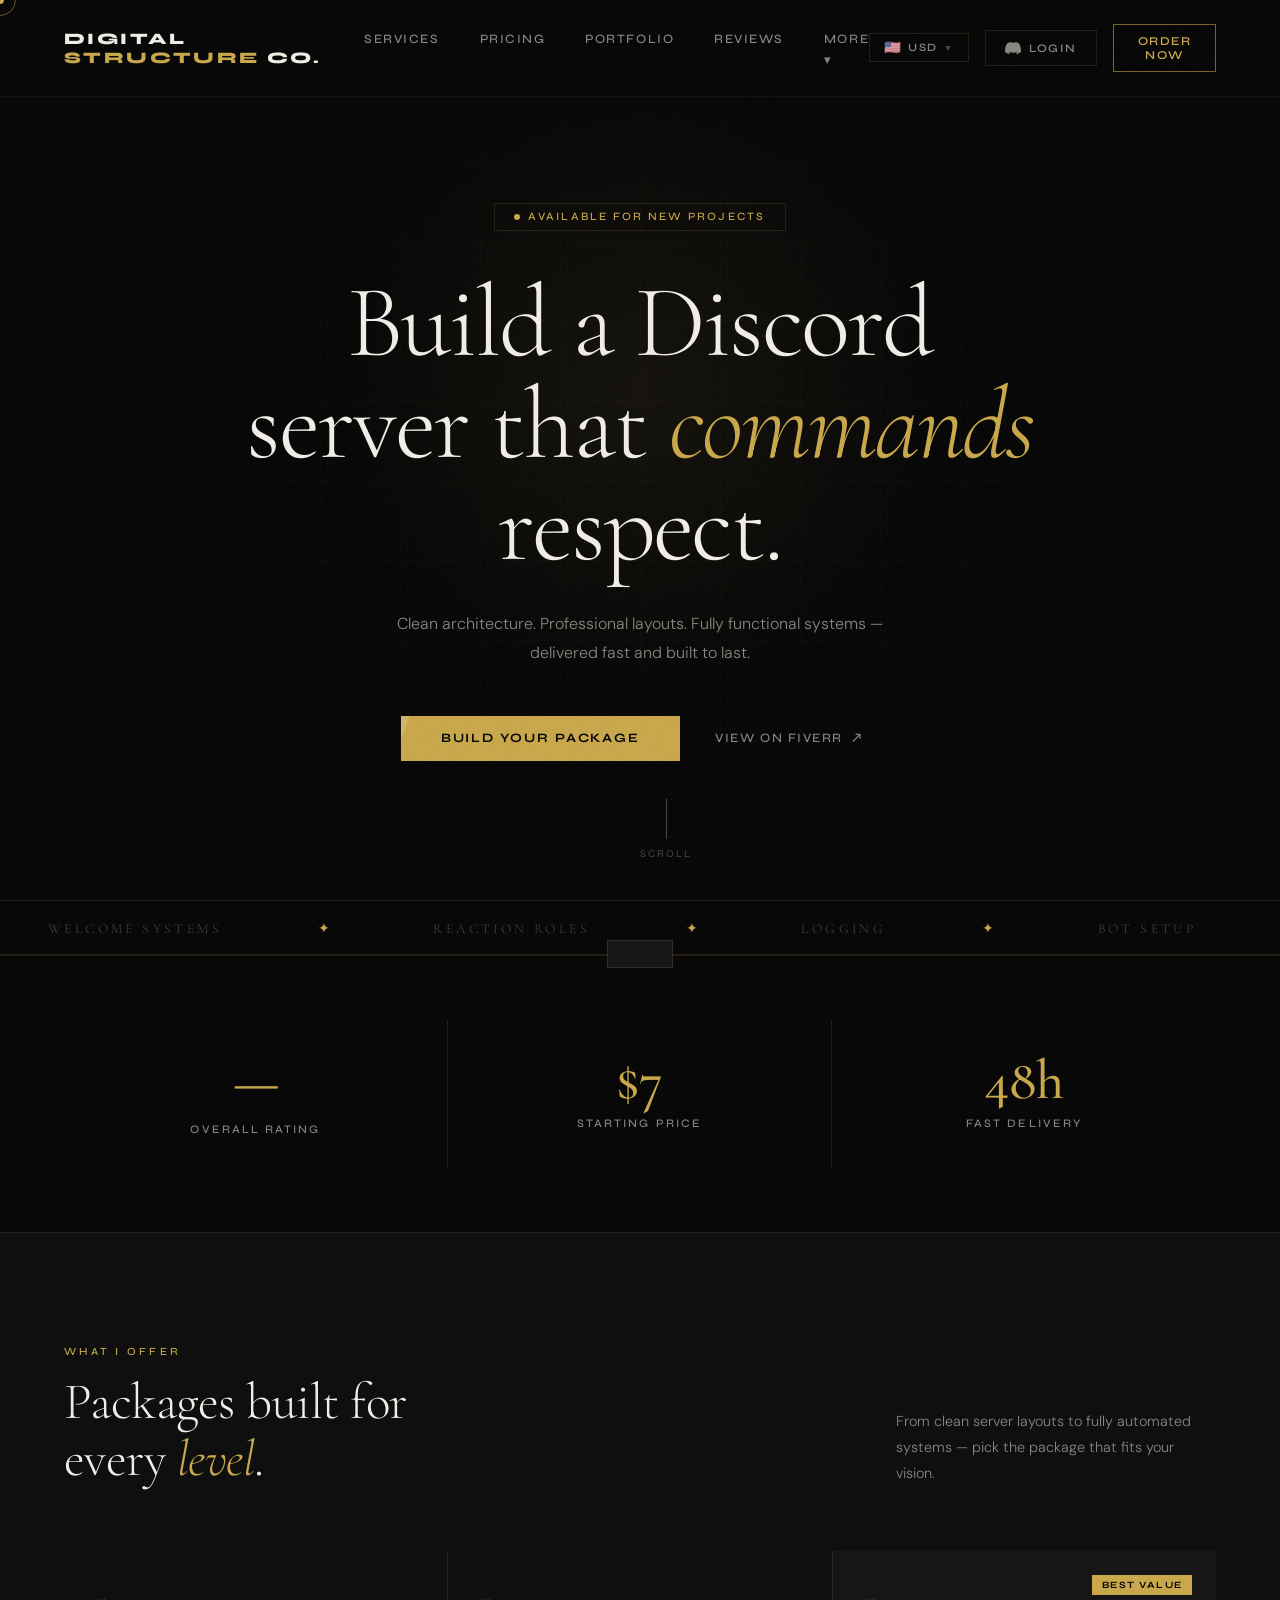
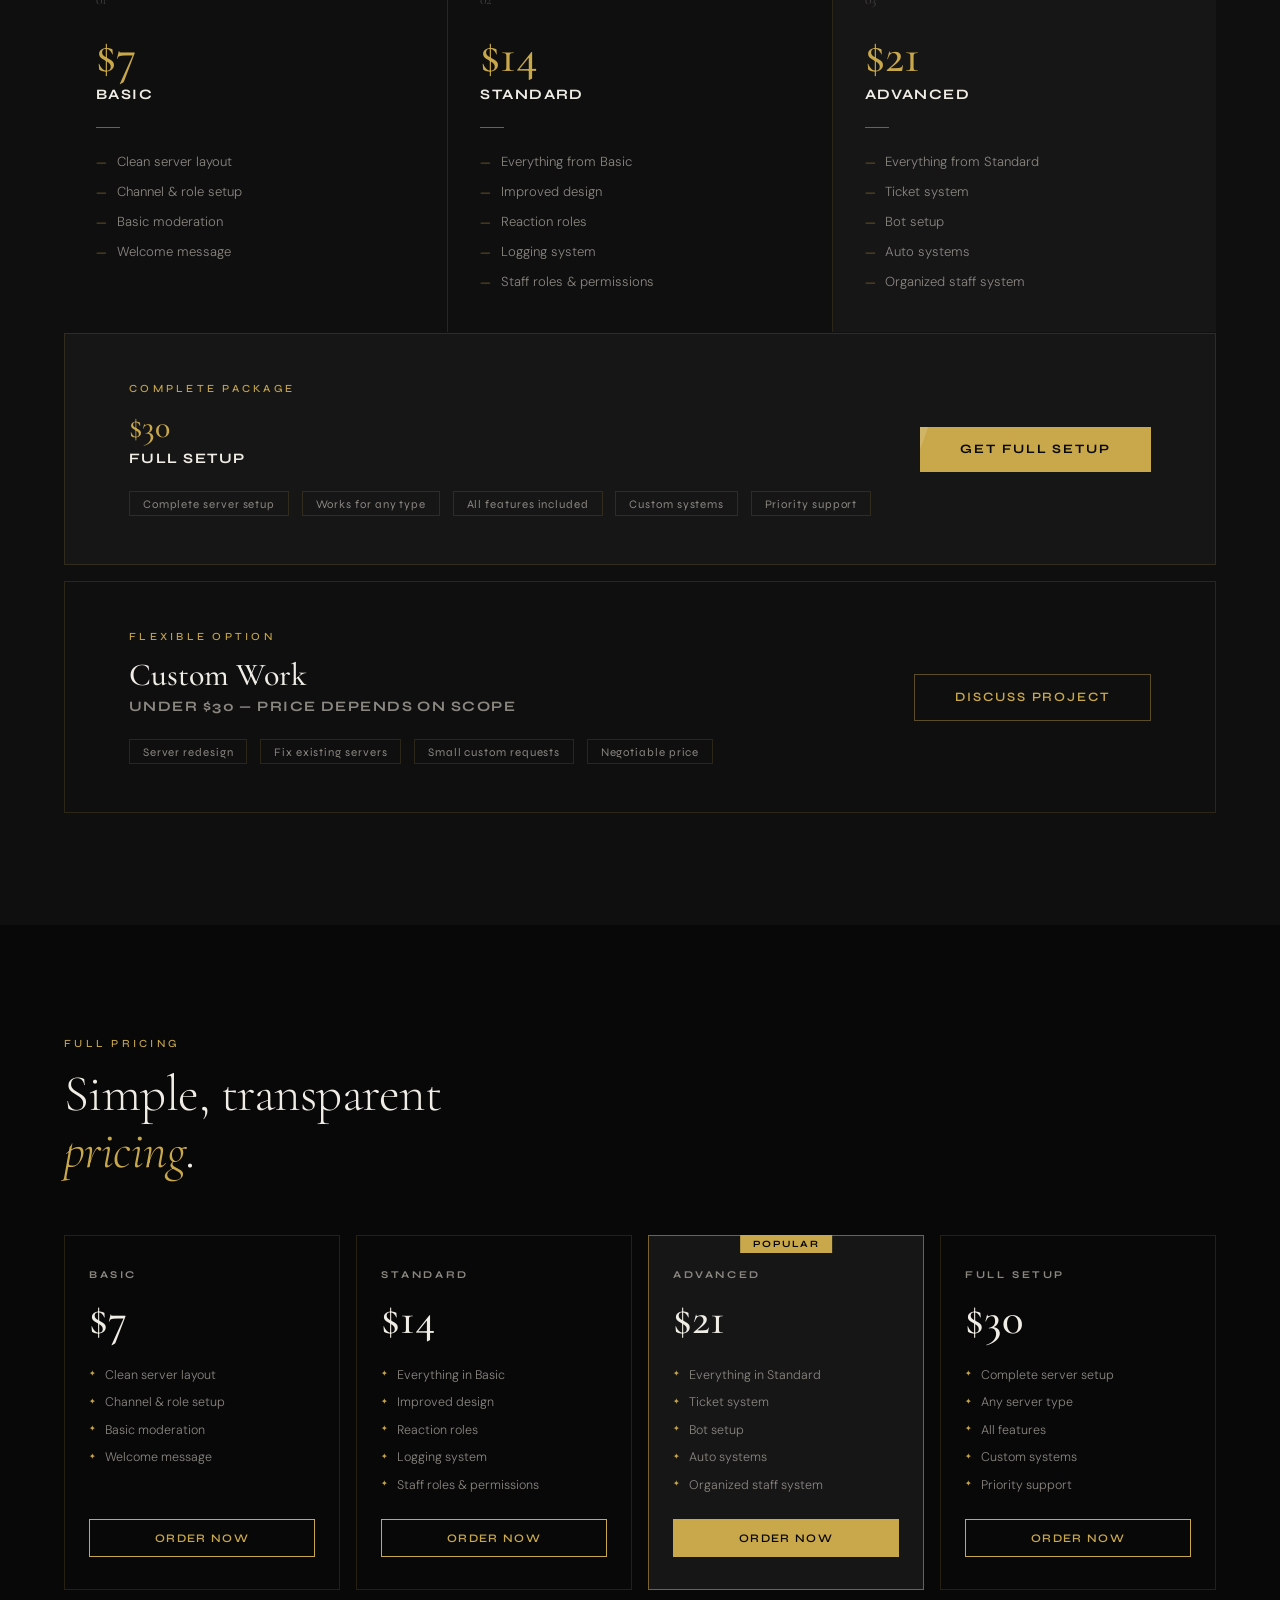
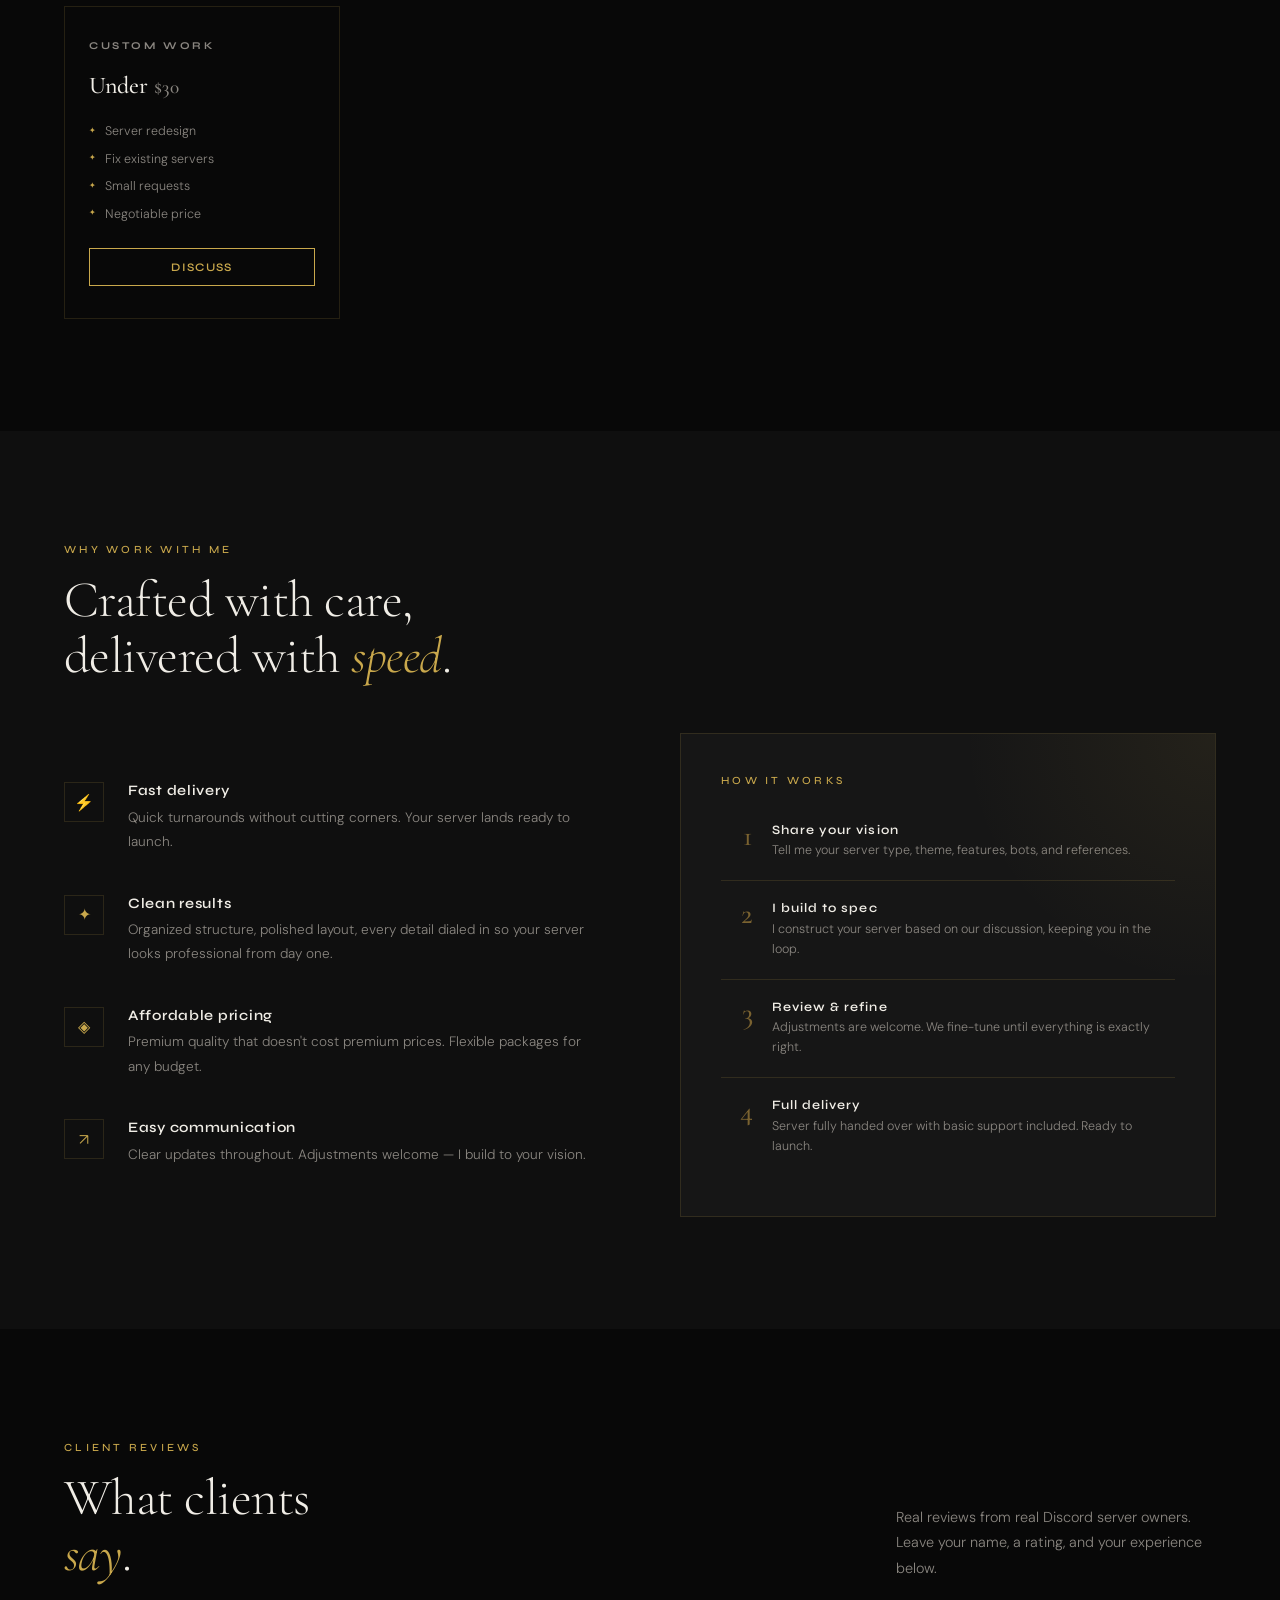
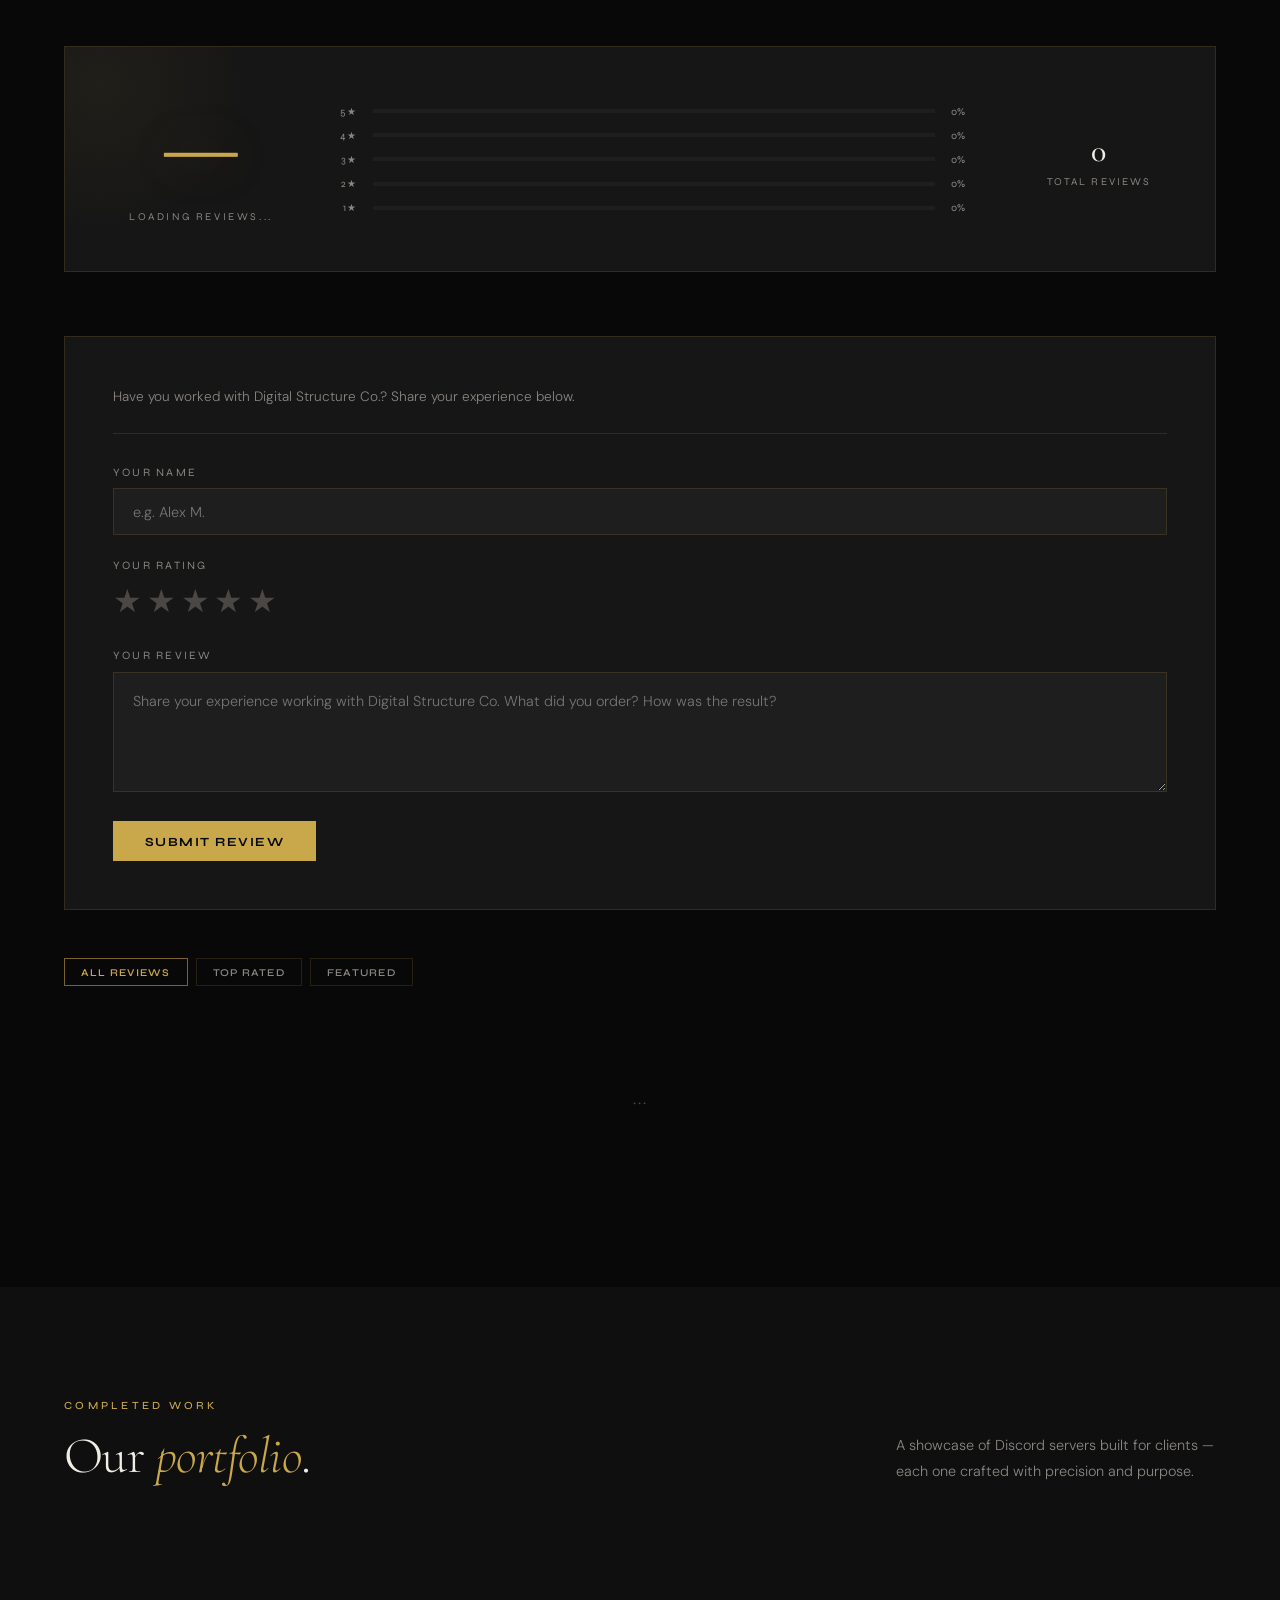
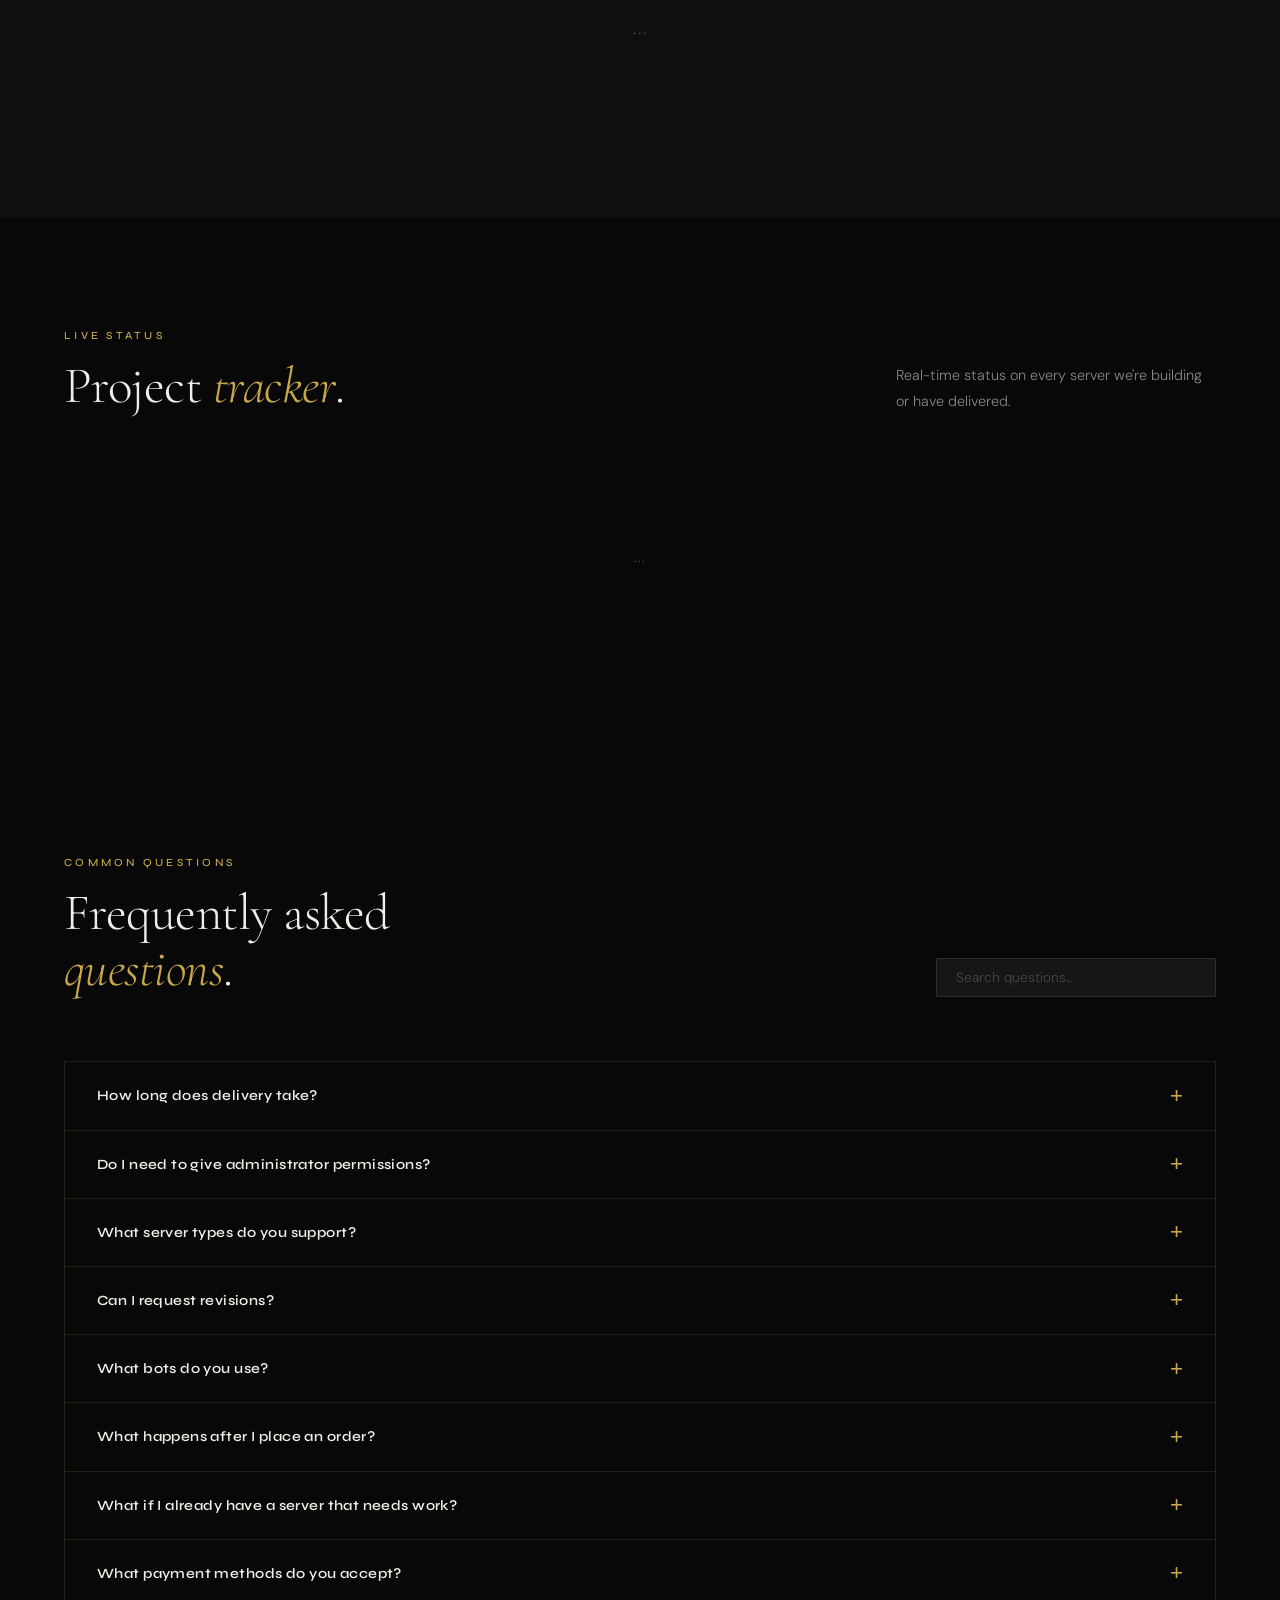
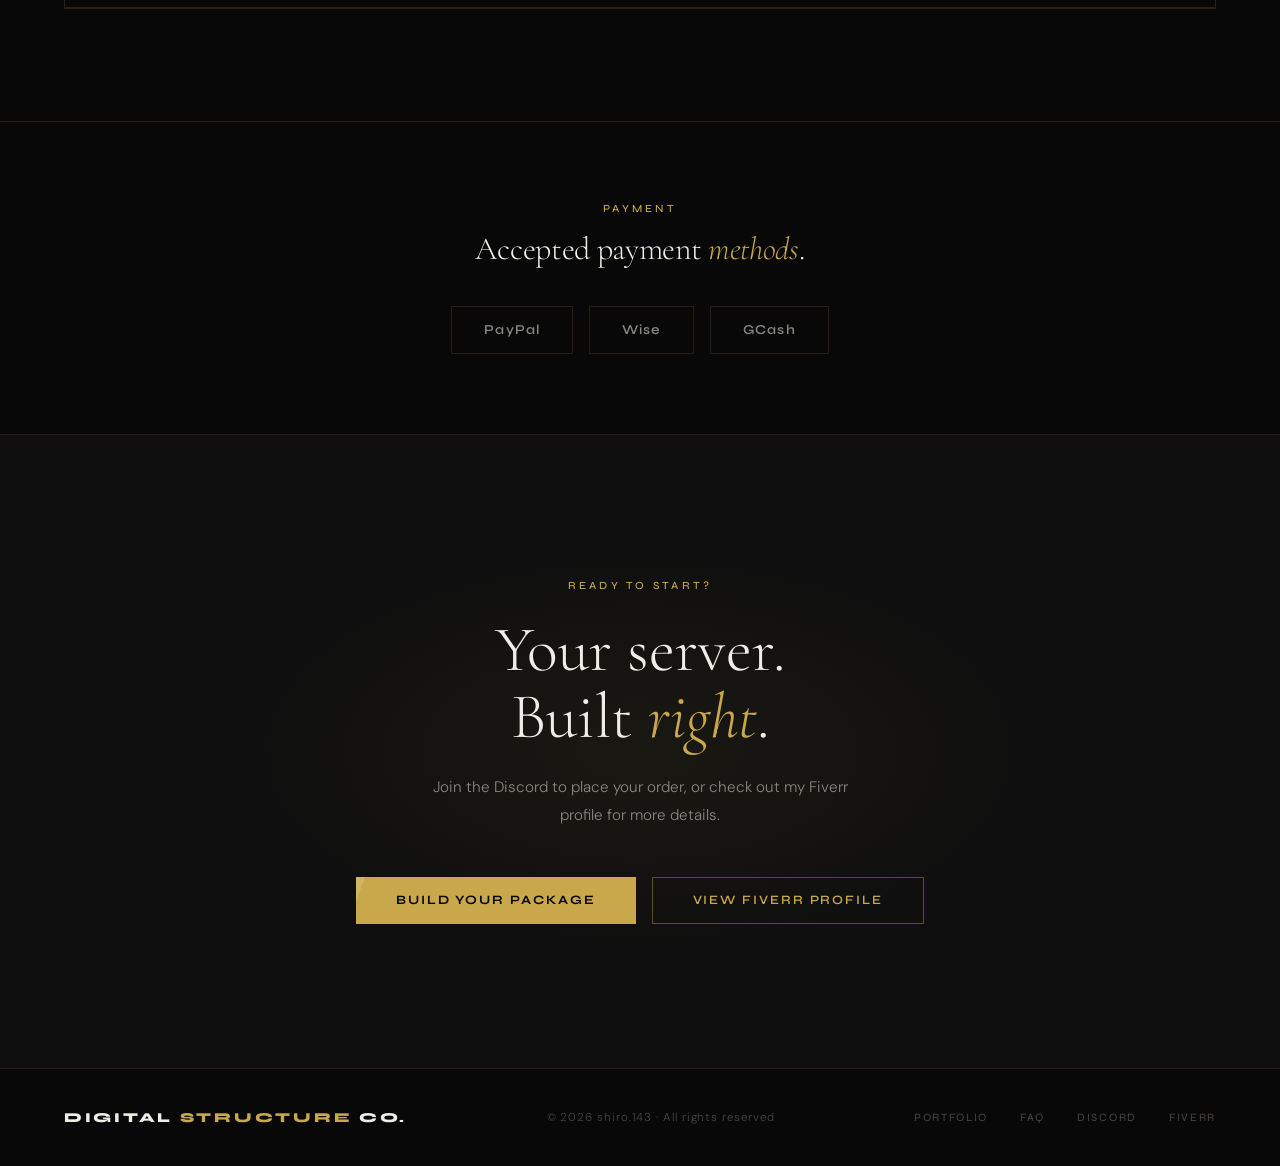
==== index.html @ b76e31fd "Refactor review form visibility and submission logic Updated review form to be visible by default an" ====
<!DOCTYPE html>
<html lang="en">
<head>
<meta charset="UTF-8">
<meta name="viewport" content="width=device-width, initial-scale=1.0">
<title>Digital Structure Co. — Premium Discord Servers</title>
<link href="https://fonts.googleapis.com/css2?family=Cormorant+Garamond:wght@300;400;500;600&family=Syne:wght@400;500;600;700;800&family=DM+Sans:wght@300;400;500&display=swap" rel="stylesheet">
<script src="https://cdn.jsdelivr.net/npm/@supabase/supabase-js@2"></script>
<style>
*, *::before, *::after { box-sizing: border-box; margin: 0; padding: 0; }
:root {
  --gold: #c9a84c; --gold-light: #e8c97a; --gold-dim: #7a6230;
  --bg: #080808; --bg2: #0f0f0f; --bg3: #161616; --bg4: #1e1e1e;
  --text: #f0ede6; --text-muted: #8a8680; --text-dim: #4a4744;
  --border: rgba(201,168,76,0.15); --border-hover: rgba(201,168,76,0.4);
  --red: #e05252; --green: #52e08a;
}
html { scroll-behavior: smooth; }
body { background: var(--bg); color: var(--text); font-family: 'DM Sans', sans-serif; font-weight: 300; overflow-x: hidden; cursor: default; }

/* CURSOR */
.cursor { width:8px;height:8px;background:var(--gold);border-radius:50%;position:fixed;top:0;left:0;pointer-events:none;z-index:9999;transform:translate(-50%,-50%);transition:width .2s,height .2s; }
.cursor-ring { width:32px;height:32px;border:1px solid rgba(201,168,76,.5);border-radius:50%;position:fixed;top:0;left:0;pointer-events:none;z-index:9998;transform:translate(-50%,-50%);transition:all .12s ease; }
body:has(a:hover) .cursor, body:has(button:hover) .cursor { width:14px;height:14px; }
body::before { content:'';position:fixed;inset:0;background-image:url("data:image/svg+xml,%3Csvg viewBox='0 0 256 256' xmlns='http://www.w3.org/2000/svg'%3E%3Cfilter id='noise'%3E%3CfeTurbulence type='fractalNoise' baseFrequency='0.9' numOctaves='4' stitchTiles='stitch'/%3E%3C/filter%3E%3Crect width='100%25' height='100%25' filter='url(%23noise)' opacity='0.03'/%3E%3C/svg%3E");pointer-events:none;z-index:1000;opacity:.4; }

/* NAV */
nav { position:fixed;top:0;left:0;right:0;z-index:500;padding:1.5rem 4rem;display:flex;align-items:center;justify-content:space-between;background:linear-gradient(to bottom,rgba(8,8,8,.95),transparent);backdrop-filter:blur(12px);border-bottom:1px solid rgba(201,168,76,.06); }
.nav-logo { font-family:'Syne',sans-serif;font-weight:800;font-size:1rem;letter-spacing:.15em;text-transform:uppercase;color:var(--text);text-decoration:none; }
.nav-logo span { color:var(--gold); }
.nav-links { display:flex;gap:2.5rem;list-style:none; }
.nav-links a { color:var(--text-muted);font-size:.8rem;letter-spacing:.12em;text-transform:uppercase;text-decoration:none;transition:color .25s;font-family:'Syne',sans-serif;font-weight:500; }
.nav-links a:hover { color:var(--gold); }
.nav-right { display:flex;align-items:center;gap:1rem; }
.nav-cta { background:transparent;border:1px solid var(--gold-dim);color:var(--gold);padding:.55rem 1.5rem;font-family:'Syne',sans-serif;font-size:.75rem;font-weight:600;letter-spacing:.12em;text-transform:uppercase;cursor:pointer;text-decoration:none;transition:all .3s; }
.nav-cta:hover { background:var(--gold);color:var(--bg); }

/* ── CURRENCY SELECTOR ─────────────────────────────────────────────── */
.currency-selector {
  position: relative;
  display: flex;
  align-items: center;
}
.currency-btn {
  display: flex;
  align-items: center;
  gap: .4rem;
  background: transparent;
  border: 1px solid var(--border);
  color: var(--text-muted);
  padding: .42rem .85rem;
  font-family: 'Syne', sans-serif;
  font-size: .7rem;
  font-weight: 600;
  letter-spacing: .12em;
  text-transform: uppercase;
  cursor: pointer;
  transition: all .3s;
  white-space: nowrap;
  /* Reserve fixed width so the nav never shifts when the code changes */
  min-width: 72px;
  justify-content: center;
}
.currency-btn:hover { border-color: var(--gold-dim); color: var(--gold); }
.currency-btn .currency-flag { font-size: .85rem; line-height: 1; }
.currency-btn .currency-chevron {
  font-size: .55rem;
  opacity: .5;
  transition: transform .25s;
}
.currency-selector.open .currency-chevron { transform: rotate(180deg); }

.currency-dropdown {
  position: absolute;
  top: calc(100% + .6rem);
  right: 0;
  background: var(--bg3);
  border: 1px solid var(--border);
  min-width: 200px;
  max-height: 320px;
  overflow-y: auto;
  display: none;
  flex-direction: column;
  z-index: 600;
  box-shadow: 0 20px 60px rgba(0,0,0,.6);
}
.currency-dropdown.open { display: flex; }
.currency-dropdown::-webkit-scrollbar { width: 3px; }
.currency-dropdown::-webkit-scrollbar-track { background: var(--bg4); }
.currency-dropdown::-webkit-scrollbar-thumb { background: var(--gold-dim); }

.currency-option {
  display: flex;
  align-items: center;
  gap: .75rem;
  padding: .65rem 1rem;
  font-family: 'Syne', sans-serif;
  font-size: .7rem;
  font-weight: 500;
  letter-spacing: .08em;
  color: var(--text-muted);
  cursor: pointer;
  transition: all .2s;
  border-bottom: 1px solid rgba(201,168,76,.06);
  background: none;
  border-left: none;
  border-right: none;
  border-top: none;
  text-align: left;
  width: 100%;
}
.currency-option:last-child { border-bottom: none; }
.currency-option:hover { background: var(--bg4); color: var(--text); }
.currency-option.active { color: var(--gold); background: rgba(201,168,76,.05); }
.currency-option .opt-flag { font-size: .9rem; line-height: 1; min-width: 1.2rem; }
.currency-option .opt-code { font-weight: 700; letter-spacing: .1em; }
.currency-option .opt-name { color: var(--text-dim); font-size: .65rem; margin-left: auto; }

/* Loading shimmer for prices while rates load */
@keyframes price-shimmer {
  0%,100% { opacity: .4; }
  50%      { opacity: 1;  }
}
.price-loading { animation: price-shimmer .9s ease infinite; }

/* ── END CURRENCY SELECTOR ─────────────────────────────────────────── */

/* NAV USER */
.nav-user { display:none;align-items:center;gap:.75rem;position:relative; }
.nav-user.visible { display:flex; }
.nav-avatar { width:34px;height:34px;border-radius:50%;border:1px solid var(--border-hover);object-fit:cover;cursor:pointer;transition:border-color .3s; }
.nav-avatar:hover { border-color:var(--gold); }
.nav-username { font-family:'Syne',sans-serif;font-size:.75rem;font-weight:600;letter-spacing:.08em;color:var(--text-muted);cursor:pointer; }
.nav-dropdown { position:absolute;top:calc(100% + .8rem);right:0;background:var(--bg3);border:1px solid var(--border);min-width:160px;display:none;flex-direction:column;overflow:hidden; }
.nav-dropdown.open { display:flex; }
.nav-dropdown a, .nav-dropdown button { display:block;width:100%;text-align:left;padding:.75rem 1rem;font-family:'Syne',sans-serif;font-size:.72rem;font-weight:500;letter-spacing:.1em;text-transform:uppercase;color:var(--text-muted);text-decoration:none;background:none;border:none;cursor:pointer;transition:all .2s;border-bottom:1px solid var(--border); }
.nav-dropdown a:last-child, .nav-dropdown button:last-child { border-bottom:none; }
.nav-dropdown a:hover, .nav-dropdown button:hover { background:var(--bg4);color:var(--gold); }

/* NAV "More" DROPDOWN (groups less-frequent nav links) */
.nav-more-wrap { position:relative; }
.nav-more-dropdown { position:absolute;top:calc(100% + .8rem);left:50%;transform:translateX(-50%);background:var(--bg3);border:1px solid var(--border);min-width:180px;display:none;flex-direction:column;overflow:hidden;z-index:510; }
.nav-more-dropdown.open { display:flex; }
.nav-more-dropdown a { display:block;width:100%;text-align:left;padding:.75rem 1rem;font-family:'Syne',sans-serif;font-size:.72rem;font-weight:500;letter-spacing:.1em;text-transform:uppercase;color:var(--text-muted);text-decoration:none;transition:all .2s;border-bottom:1px solid var(--border); }
.nav-more-dropdown a:last-child { border-bottom:none; }
.nav-more-dropdown a:hover { background:var(--bg4);color:var(--gold); }
.nav-login-btn { background:transparent;border:1px solid var(--border);color:var(--text-muted);padding:.55rem 1.2rem;font-family:'Syne',sans-serif;font-size:.72rem;font-weight:600;letter-spacing:.12em;text-transform:uppercase;cursor:pointer;transition:all .3s;display:flex;align-items:center;gap:.5rem; }
.nav-login-btn:hover { border-color:var(--gold-dim);color:var(--gold); }
.discord-icon { width:16px;height:16px;fill:currentColor; }

/* HERO */
.hero { min-height:100vh;display:flex;flex-direction:column;align-items:center;justify-content:center;text-align:center;padding:8rem 2rem 4rem;position:relative;overflow:hidden; }
.hero-grid-bg { position:absolute;inset:0;background-image:linear-gradient(rgba(201,168,76,.03) 1px,transparent 1px),linear-gradient(90deg,rgba(201,168,76,.03) 1px,transparent 1px);background-size:80px 80px;mask-image:radial-gradient(ellipse 80% 80% at 50% 50%,black 30%,transparent 100%); }
.hero-glow { position:absolute;width:600px;height:600px;background:radial-gradient(circle,rgba(201,168,76,.07) 0%,transparent 70%);top:50%;left:50%;transform:translate(-50%,-60%);animation:pulse-glow 6s ease-in-out infinite alternate; }
@keyframes pulse-glow { from{opacity:.5;transform:translate(-50%,-60%) scale(1)} to{opacity:1;transform:translate(-50%,-58%) scale(1.1)} }
.hero-badge { display:inline-flex;align-items:center;gap:.5rem;border:1px solid var(--border);padding:.4rem 1.2rem;font-size:.7rem;letter-spacing:.2em;text-transform:uppercase;color:var(--gold);font-family:'Syne',sans-serif;font-weight:500;margin-bottom:2.5rem;animation:fade-up .8s ease both; }
.hero-badge::before { content:'';width:6px;height:6px;background:var(--gold);border-radius:50%;animation:blink 2s ease infinite; }
@keyframes blink { 0%,100%{opacity:1} 50%{opacity:.2} }
.hero h1 { font-family:'Cormorant Garamond',serif;font-weight:300;font-size:clamp(3.5rem,8vw,7rem);line-height:1;letter-spacing:-.02em;animation:fade-up .8s .15s ease both; }
.hero h1 em { font-style:italic;color:var(--gold);font-weight:300; }
.hero-sub { max-width:520px;margin:2rem auto 0;font-size:1rem;color:var(--text-muted);line-height:1.8;font-weight:300;animation:fade-up .8s .3s ease both; }
.hero-actions { display:flex;gap:1.2rem;align-items:center;margin-top:3rem;animation:fade-up .8s .45s ease both; }
.btn-primary { background:var(--gold);color:var(--bg);padding:.9rem 2.5rem;font-family:'Syne',sans-serif;font-size:.8rem;font-weight:700;letter-spacing:.15em;text-transform:uppercase;border:none;cursor:pointer;text-decoration:none;display:inline-block;transition:all .3s;position:relative;overflow:hidden; }
.btn-primary::after { content:'';position:absolute;inset:0;background:rgba(255,255,255,.15);transform:translateX(-100%) skewX(-20deg);transition:transform .4s; }
.btn-primary:hover::after { transform:translateX(120%) skewX(-20deg); }
.btn-primary:hover { background:var(--gold-light); }
.btn-secondary { color:var(--text-muted);font-size:.8rem;font-family:'Syne',sans-serif;font-weight:500;letter-spacing:.12em;text-transform:uppercase;text-decoration:none;display:inline-flex;align-items:center;gap:.5rem;transition:color .25s;padding:.9rem 1rem; }
.btn-secondary:hover { color:var(--gold); }
.btn-secondary::after { content:'↗';font-size:.9rem; }
@keyframes fade-up { from{opacity:0;transform:translateY(20px)} to{opacity:1;transform:translateY(0)} }
.scroll-hint { position:absolute;bottom:2.5rem;left:50%;transform:translateX(-50%);display:flex;flex-direction:column;align-items:center;gap:.5rem;color:var(--text-dim);font-size:.65rem;letter-spacing:.2em;text-transform:uppercase;font-family:'Syne',sans-serif;animation:fade-up 1s 1s ease both; }
.scroll-line { width:1px;height:40px;background:var(--text-dim);position:relative;overflow:hidden; }
.scroll-line::after { content:'';position:absolute;width:1px;height:100%;background:var(--gold);top:-100%;animation:scroll-drop 2s ease infinite; }
@keyframes scroll-drop { to{top:200%} }

/* MARQUEE */
.marquee-wrap { overflow:hidden;white-space:nowrap;border-top:1px solid var(--border);border-bottom:1px solid var(--border);padding:1rem 0;background:var(--bg); }
.marquee-track { display:inline-block;animation:marquee 25s linear infinite; }
.marquee-track:hover { animation-play-state:paused; }
@keyframes marquee { from{transform:translateX(0)} to{transform:translateX(-50%)} }
.marquee-item { display:inline-block;font-family:'Cormorant Garamond',serif;font-size:.85rem;letter-spacing:.25em;text-transform:uppercase;color:var(--text-dim);padding:0 3rem; }
.marquee-item.accent { color:var(--gold); }

/* STATS */
.stats { padding:4rem;border-top:1px solid var(--border);border-bottom:1px solid var(--border);display:grid;grid-template-columns:repeat(3,1fr);gap:0; }
.stat { text-align:center;padding:2rem;border-right:1px solid var(--border);position:relative; }
.stat:last-child { border-right:none; }
.stat-num { font-family:'Cormorant Garamond',serif;font-size:3.5rem;font-weight:500;color:var(--gold);line-height:1;display:block; }
.stat-label { font-size:.72rem;letter-spacing:.18em;text-transform:uppercase;color:var(--text-muted);font-family:'Syne',sans-serif;font-weight:500;margin-top:.5rem;display:block; }
.stat-stars { display:flex;justify-content:center;gap:2px;margin-top:.4rem; }
.stat-star { color:var(--gold);font-size:.85rem; }

/* SECTION */
section { padding:7rem 4rem; }
.section-eyebrow { font-family:'Syne',sans-serif;font-weight:500;font-size:.68rem;letter-spacing:.3em;text-transform:uppercase;color:var(--gold);margin-bottom:1rem;display:block; }
.section-title { font-family:'Cormorant Garamond',serif;font-weight:300;font-size:clamp(2.2rem,4vw,3.2rem);line-height:1.1;letter-spacing:-.01em; }
.section-title em { font-style:italic;color:var(--gold); }

/* SERVICES */
.services { background:var(--bg2); }
.services-header { display:flex;justify-content:space-between;align-items:flex-end;margin-bottom:4rem; }
.services-desc { max-width:320px;color:var(--text-muted);font-size:.9rem;line-height:1.8; }
.services-grid { display:grid;grid-template-columns:repeat(3,1fr);gap:1px;background:var(--border); }
.service-card { background:var(--bg2);padding:2.5rem 2rem;position:relative;overflow:hidden;transition:background .3s; }
.service-card::before { content:'';position:absolute;top:0;left:0;right:0;height:2px;background:linear-gradient(90deg,transparent,var(--gold),transparent);transform:scaleX(0);transition:transform .4s ease; }
.service-card:hover::before { transform:scaleX(1); }
.service-card:hover { background:var(--bg3); }
.service-num { font-family:'Cormorant Garamond',serif;font-size:.85rem;color:var(--text-dim);margin-bottom:1.5rem;display:block; }
.service-price { font-family:'Cormorant Garamond',serif;font-size:3rem;font-weight:500;color:var(--gold);line-height:1;margin-bottom:.4rem; }
.service-name { font-family:'Syne',sans-serif;font-weight:700;font-size:.9rem;letter-spacing:.1em;text-transform:uppercase;margin-bottom:1.5rem;color:var(--text); }
.service-divider { width:24px;height:1px;background:var(--gold-dim);margin-bottom:1.5rem; }
.service-features { list-style:none;display:flex;flex-direction:column;gap:.6rem; }
.service-features li { font-size:.82rem;color:var(--text-muted);display:flex;align-items:flex-start;gap:.6rem;line-height:1.5; }
.service-features li::before { content:'—';color:var(--gold-dim);flex-shrink:0;margin-top:.05em; }
.service-card.featured { background:var(--bg3); }
.featured-tag { position:absolute;top:1.5rem;right:1.5rem;background:var(--gold);color:var(--bg);font-family:'Syne',sans-serif;font-size:.6rem;font-weight:700;letter-spacing:.15em;text-transform:uppercase;padding:.25rem .6rem; }
.custom-card { background:var(--bg3);border:1px solid var(--border);padding:3rem 4rem;margin-top:1px;display:flex;align-items:center;justify-content:space-between;gap:2rem; }
.custom-left { flex:1; }
.custom-left .service-price { font-size:2rem; }
.custom-features { display:flex;flex-wrap:wrap;gap:.8rem;margin-top:1rem; }
.custom-tag { border:1px solid var(--border);padding:.3rem .8rem;font-size:.72rem;color:var(--text-muted);font-family:'Syne',sans-serif;letter-spacing:.08em; }

/* PRICING */
.pricing { background:var(--bg); }
.pricing-grid {
  display: grid;
  grid-template-columns: repeat(auto-fit, minmax(250px, 1fr));
  gap: 1rem;
  margin-top: 3.5rem;
}
.price-card { border:1px solid var(--border);padding:2rem 1.5rem;display:flex;flex-direction:column;transition:border-color .3s,transform .3s;position:relative; }
.price-card:hover { border-color:var(--border-hover);transform:translateY(-4px); }
.price-card.highlight { border-color:var(--gold-dim);background:var(--bg3); }
.price-card.highlight::after { content:'Popular';position:absolute;top:-1px;left:50%;transform:translateX(-50%);background:var(--gold);color:var(--bg);font-family:'Syne',sans-serif;font-size:.6rem;font-weight:700;letter-spacing:.15em;text-transform:uppercase;padding:.2rem .8rem; }
.pc-tier { font-family:'Syne',sans-serif;font-size:.65rem;font-weight:700;letter-spacing:.25em;text-transform:uppercase;color:var(--text-muted);margin-bottom:1rem; }
.pc-price { font-family:'Cormorant Garamond',serif;font-size:2.8rem;font-weight:500;color:var(--white);line-height:1; }
.pc-price span { font-size:1.2rem;color:var(--text-muted); }
.pc-list { list-style:none;margin-top:1.5rem;display:flex;flex-direction:column;gap:.55rem;flex:1; }
.pc-list li { font-size:.78rem;color:var(--text-muted);line-height:1.5;padding-left:1rem;position:relative; }
.pc-list li::before { content:'✦';position:absolute;left:0;font-size:.5rem;color:var(--gold);top:.15em; }
.pc-cta { margin-top:1.5rem;display:block;text-align:center;border:1px solid var(--border);padding:.7rem;font-family:'Syne',sans-serif;font-size:.72rem;font-weight:600;letter-spacing:.12em;text-transform:uppercase;color:var(--text-muted);text-decoration:none;transition:all .3s;background:var( --bg);border-color:var(--gold);color:var(--gold); }
.pc-cta:hover, .price-card.highlight .pc-cta { background:var(--gold);border-color:var(--gold);color:var(--bg); }

/* WHY */
.why { background:var(--bg2); }
.why-grid { display:grid;grid-template-columns:1fr 1fr;gap:5rem;align-items:center;margin-top:3rem; }
.why-items { display:flex;flex-direction:column;gap:2.5rem; }
.why-item { display:flex;gap:1.5rem;align-items:flex-start; }
.why-icon { width:40px;height:40px;flex-shrink:0;border:1px solid var(--border);display:flex;align-items:center;justify-content:center;color:var(--gold);font-size:1rem; }
.why-text h3 { font-family:'Syne',sans-serif;font-weight:600;font-size:.9rem;letter-spacing:.05em;margin-bottom:.4rem; }
.why-text p { font-size:.85rem;color:var(--text-muted);line-height:1.8; }
.why-visual { background:var(--bg3);border:1px solid var(--border);padding:2.5rem;position:relative;overflow:hidden; }
.why-visual::before { content:'';position:absolute;top:-50%;right:-50%;width:100%;height:100%;background:radial-gradient(circle,rgba(201,168,76,.08) 0%,transparent 70%); }
.workflow-steps { display:flex;flex-direction:column;gap:0; }
.wf-step { display:flex;gap:1.2rem;padding:1.2rem 0;border-bottom:1px solid var(--border); }
.wf-step:last-child { border-bottom:none; }
.wf-num { font-family:'Cormorant Garamond',serif;font-size:1.8rem;font-weight:500;color:var(--gold-dim);line-height:1;min-width:2rem;text-align:right; }
.wf-content h4 { font-family:'Syne',sans-serif;font-weight:600;font-size:.8rem;letter-spacing:.08em;margin-bottom:.2rem; }
.wf-content p { font-size:.78rem;color:var(--text-muted);line-height:1.6; }

/* ══════════════════════════════════════════
   REVIEWS SECTION
══════════════════════════════════════════ */
.reviews { background:var(--bg); padding:7rem 4rem; }
.reviews-header { display:flex;justify-content:space-between;align-items:flex-end;margin-bottom:4rem;flex-wrap:wrap;gap:2rem; }

/* Rating Overview */
.rating-overview { display:grid;grid-template-columns:auto 1fr auto;gap:4rem;align-items:center;background:var(--bg3);border:1px solid var(--border);padding:3rem 4rem;margin-bottom:4rem;position:relative;overflow:hidden; }
.rating-overview::before { content:'';position:absolute;top:-50%;left:-10%;width:300px;height:300px;background:radial-gradient(circle,rgba(201,168,76,.06) 0%,transparent 70%);pointer-events:none; }
.rating-big { text-align:center; }
.rating-big .num { font-family:'Cormorant Garamond',serif;font-size:6rem;font-weight:500;color:var(--gold);line-height:1;display:block;text-shadow:0 0 60px rgba(201,168,76,.3); }
.rating-big .label { font-family:'Syne',sans-serif;font-size:.65rem;letter-spacing:.25em;text-transform:uppercase;color:var(--text-muted);margin-top:.5rem;display:block; }
.rating-stars-display { display:flex;gap:.3rem;justify-content:center;margin:.6rem 0; }
.rs-star { font-size:1.4rem;color:var(--gold);text-shadow:0 0 12px rgba(201,168,76,.6); }
.rs-star.empty { color:var(--text-dim);text-shadow:none; }
.rating-breakdown { flex:1;display:flex;flex-direction:column;gap:.7rem; }
.breakdown-row { display:flex;align-items:center;gap:1rem; }
.breakdown-label { font-family:'Syne',sans-serif;font-size:.65rem;letter-spacing:.1em;color:var(--text-muted);width:20px;text-align:right; }
.breakdown-track { flex:1;height:4px;background:var(--bg4);border-radius:0;position:relative;overflow:hidden; }
.breakdown-fill { height:100%;background:linear-gradient(90deg,var(--gold-dim),var(--gold));border-radius:0;transition:width 1s ease;width:0%; }
.breakdown-pct { font-family:'Syne',sans-serif;font-size:.65rem;color:var(--text-muted);width:32px; }
.rating-meta { text-align:center; }
.rating-total { font-family:'Cormorant Garamond',serif;font-size:2rem;font-weight:500;color:var(--text);display:block; }
.rating-meta .label { font-family:'Syne',sans-serif;font-size:.65rem;letter-spacing:.2em;text-transform:uppercase;color:var(--text-muted);margin-top:.3rem;display:block; }

/* Auth Section */
.auth-gate { border:1px solid var(--border);padding:3rem;text-align:center;background:var(--bg3);margin-bottom:3rem; }
.auth-gate p { font-size:.9rem;color:var(--text-muted);margin-bottom:1.5rem;line-height:1.8; }
.btn-discord { display:inline-flex;align-items:center;gap:.75rem;background:#5865F2;color:#fff;padding:.9rem 2rem;font-family:'Syne',sans-serif;font-size:.8rem;font-weight:700;letter-spacing:.1em;text-transform:uppercase;border:none;cursor:pointer;transition:all .3s; }
.btn-discord:hover { background:#4752c4;transform:translateY(-2px); }
.btn-discord svg { width:18px;height:18px;fill:#fff; }

/* Review Form */
.review-form-wrap { border:1px solid var(--border);padding:3rem;background:var(--bg3);margin-bottom:3rem;display:block; }
.review-form-wrap.editing { border-color:var(--gold-dim); }
.form-user-header { display:flex;align-items:center;justify-content:space-between;margin-bottom:2rem;padding-bottom:1.5rem;border-bottom:1px solid var(--border); }
.form-user-header p { font-size:.85rem;color:var(--text-muted);line-height:1.7;margin:0; }
.editing-badge { display:none;align-items:center;gap:.3rem;background:rgba(201,168,76,.1);border:1px solid var(--border);padding:.15rem .5rem;font-family:'Syne',sans-serif;font-size:.58rem;font-weight:700;letter-spacing:.15em;text-transform:uppercase;color:var(--gold);white-space:nowrap; }
.review-form-wrap.editing .editing-badge { display:inline-flex; }
.form-field input[type="text"] { width:100%;background:var(--bg4);border:1px solid var(--border);color:var(--text);padding:.85rem 1.2rem;font-family:'DM Sans',sans-serif;font-size:.9rem;font-weight:300;transition:border-color .3s;outline:none; }
.form-field input[type="text"]:focus { border-color:var(--gold-dim); }

/* Star Input */
.star-input-label { font-family:'Syne',sans-serif;font-size:.7rem;letter-spacing:.2em;text-transform:uppercase;color:var(--text-muted);margin-bottom:.8rem;display:block; }
.star-input { display:flex;flex-direction:row-reverse;justify-content:flex-end;gap:.3rem;margin-bottom:2rem; }
.star-input input { display:none; }
.star-input label { font-size:2rem;color:var(--text-dim);cursor:pointer;transition:all .2s;line-height:1; }
.star-input label:hover, .star-input label:hover ~ label,
.star-input input:checked ~ label { color:var(--gold);text-shadow:0 0 12px rgba(201,168,76,.5); }

.form-field { margin-bottom:1.5rem; }
.form-field label { font-family:'Syne',sans-serif;font-size:.7rem;letter-spacing:.2em;text-transform:uppercase;color:var(--text-muted);margin-bottom:.6rem;display:block; }
.form-field textarea { width:100%;background:var(--bg4);border:1px solid var(--border);color:var(--text);padding:1rem 1.2rem;font-family:'DM Sans',sans-serif;font-size:.9rem;font-weight:300;line-height:1.7;resize:vertical;min-height:120px;transition:border-color .3s;outline:none; }
.form-field textarea:focus { border-color:var(--gold-dim); }
.form-submit { display:flex;gap:1rem;align-items:center; }
.btn-submit { background:var(--gold);color:var(--bg);padding:.8rem 2rem;font-family:'Syne',sans-serif;font-size:.78rem;font-weight:700;letter-spacing:.12em;text-transform:uppercase;border:none;cursor:pointer;transition:all .3s; }
.btn-submit:hover { background:var(--gold-light); }
.btn-submit:disabled { opacity:.5;cursor:not-allowed; }
.form-msg { font-size:.8rem;font-family:'Syne',sans-serif;font-weight:500; }
.form-msg.success { color:var(--green); }
.form-msg.error { color:var(--red); }

/* Review Cards */
.reviews-grid { display:grid;grid-template-columns:repeat(3,1fr);gap:1.5rem; }
.review-card { background:var(--bg3);border:1px solid var(--border);padding:1.8rem;display:flex;flex-direction:column;gap:1.2rem;transition:border-color .3s,transform .3s;position:relative; }
.review-card:hover { border-color:var(--border-hover);transform:translateY(-3px); }
.review-card.pinned { border-color:var(--gold-dim); }
.pin-badge { position:absolute;top:1.2rem;right:1.2rem;background:rgba(201,168,76,.15);border:1px solid var(--border);padding:.2rem .5rem;font-family:'Syne',sans-serif;font-size:.55rem;font-weight:700;letter-spacing:.15em;text-transform:uppercase;color:var(--gold); }
.card-header { display:flex;align-items:center;gap:.85rem; }
.card-avatar { width:40px;height:40px;border-radius:50%;border:1px solid var(--border);object-fit:cover;flex-shrink:0; }
.card-avatar-fallback { width:40px;height:40px;border-radius:50%;border:1px solid var(--border);background:var(--bg4);display:flex;align-items:center;justify-content:center;font-family:'Cormorant Garamond',serif;font-size:1.1rem;color:var(--gold);flex-shrink:0; }
.card-meta { flex:1; }
.card-username { font-family:'Syne',sans-serif;font-weight:700;font-size:.82rem;display:flex;align-items:center;gap:.4rem;flex-wrap:wrap; }
.card-date { font-size:.68rem;color:var(--text-dim);font-family:'Syne',sans-serif;letter-spacing:.05em;margin-top:.15rem; }
.card-stars { display:flex;gap:2px; }
.c-star { font-size:.9rem;color:var(--gold); }
.c-star.empty { color:var(--text-dim); }
.card-text { font-size:.85rem;color:var(--text-muted);line-height:1.8;flex:1; }
.card-actions { display:none;gap:.5rem;margin-top:.5rem; }
.admin-view .card-actions { display:flex; }
.card-btn { padding:.3rem .7rem;font-family:'Syne',sans-serif;font-size:.6rem;font-weight:600;letter-spacing:.1em;text-transform:uppercase;border:1px solid var(--border);background:none;cursor:pointer;transition:all .2s;color:var(--text-muted); }
.card-btn:hover { border-color:var(--border-hover);color:var(--text); }
.card-btn.pin:hover { border-color:var(--gold);color:var(--gold); }
.card-btn.hide { }
.card-btn.del:hover { border-color:var(--red);color:var(--red); }
.card-btn.unhide:hover { border-color:var(--green);color:var(--green); }
.review-card.hidden-review { opacity:.4;border-style:dashed; }
.no-reviews { text-align:center;padding:4rem;color:var(--text-dim);font-family:'Cormorant Garamond',serif;font-size:1.5rem;font-style:italic; }

/* Filters */
.review-controls { display:flex;align-items:center;justify-content:space-between;margin-bottom:2rem;flex-wrap:wrap;gap:1rem; }
.filter-tabs { display:flex;gap:.5rem; }
.filter-tab { padding:.4rem 1rem;font-family:'Syne',sans-serif;font-size:.65rem;font-weight:600;letter-spacing:.12em;text-transform:uppercase;border:1px solid var(--border);background:none;color:var(--text-muted);cursor:pointer;transition:all .25s; }
.filter-tab.active, .filter-tab:hover { border-color:var(--gold-dim);color:var(--gold); }
.reviews-count { font-family:'Syne',sans-serif;font-size:.68rem;letter-spacing:.15em;color:var(--text-dim); }

/* ADMIN PANEL */
.admin-toggle { position:fixed;bottom:2rem;right:2rem;z-index:600;background:var(--bg3);border:1px solid var(--border);width:44px;height:44px;display:none;align-items:center;justify-content:center;cursor:pointer;font-size:1.1rem;transition:all .3s; }
.admin-toggle.visible { display:flex; }
.admin-toggle:hover { border-color:var(--gold);color:var(--gold); }
.admin-panel { position:fixed;right:0;top:0;bottom:0;width:380px;background:var(--bg3);border-left:1px solid var(--border);z-index:700;transform:translateX(100%);transition:transform .4s cubic-bezier(.22,1,.36,1);overflow-y:auto;display:none; }
.admin-panel.open { transform:translateX(0); }
.admin-panel.rendered { display:block; }
.admin-header { padding:2rem;border-bottom:1px solid var(--border);display:flex;justify-content:space-between;align-items:center;position:sticky;top:0;background:var(--bg3);z-index:1; }
.admin-header h3 { font-family:'Syne',sans-serif;font-weight:700;font-size:.85rem;letter-spacing:.15em;text-transform:uppercase; }
.admin-close { background:none;border:none;color:var(--text-muted);font-size:1.2rem;cursor:pointer;transition:color .2s; }
.admin-close:hover { color:var(--text); }
.admin-body { padding:1.5rem; }
.admin-section-title { font-family:'Syne',sans-serif;font-size:.65rem;font-weight:700;letter-spacing:.25em;text-transform:uppercase;color:var(--gold);margin-bottom:1rem; }
.admin-review-row { border:1px solid var(--border);padding:1rem;margin-bottom:.8rem;background:var(--bg4); }
.admin-review-row.is-hidden { opacity:.5; }
.admin-row-top { display:flex;justify-content:space-between;align-items:center;margin-bottom:.5rem; }
.admin-username { font-family:'Syne',sans-serif;font-size:.75rem;font-weight:600; }
.admin-rating { color:var(--gold);font-size:.75rem; }
.admin-text { font-size:.75rem;color:var(--text-muted);margin-bottom:.75rem;line-height:1.5; }
.admin-actions { display:flex;gap:.4rem;flex-wrap:wrap; }
.admin-btn { padding:.3rem .65rem;font-family:'Syne',sans-serif;font-size:.58rem;font-weight:600;letter-spacing:.1em;text-transform:uppercase;border:1px solid var(--border);background:none;cursor:pointer;transition:all .2s;color:var(--text-muted); }
.admin-btn:hover { color:var(--text);border-color:var(--text-dim); }
.admin-btn.danger:hover { color:var(--red);border-color:var(--red); }
.admin-btn.accent:hover { color:var(--gold);border-color:var(--gold); }
.admin-btn.success:hover { color:var(--green);border-color:var(--green); }

/* PAYMENT */
.payment { background:var(--bg);border-top:1px solid var(--border);border-bottom:1px solid var(--border);padding:5rem 4rem;text-align:center; }
.payment-methods { display:flex;gap:1rem;justify-content:center;margin-top:2.5rem;flex-wrap:wrap; }
.pay-pill { border:1px solid var(--border);padding:.9rem 2rem;font-family:'Syne',sans-serif;font-weight:600;font-size:.85rem;letter-spacing:.08em;color:var(--text-muted);transition:all .3s; }
.pay-pill:hover { border-color:var(--gold);color:var(--gold); }

/* CTA */
.cta-section { background:var(--bg2);padding:9rem 4rem;text-align:center;position:relative;overflow:hidden; }
.cta-section::before { content:'';position:absolute;top:50%;left:50%;transform:translate(-50%,-50%);width:800px;height:400px;background:radial-gradient(ellipse,rgba(201,168,76,.06) 0%,transparent 70%);pointer-events:none; }
.cta-eyebrow { font-family:'Syne',sans-serif;font-size:.68rem;font-weight:500;letter-spacing:.3em;text-transform:uppercase;color:var(--gold);margin-bottom:1.5rem;display:block; }
.cta-title { font-family:'Cormorant Garamond',serif;font-weight:300;font-size:clamp(2.5rem,5vw,4.5rem);line-height:1.05; }
.cta-title em { font-style:italic;color:var(--gold); }
.cta-sub { color:var(--text-muted);font-size:.95rem;line-height:1.8;margin:1.5rem auto 0;max-width:460px; }
.cta-buttons { display:flex;gap:1rem;justify-content:center;margin-top:3rem;flex-wrap:wrap; }
.btn-outline { border:1px solid var(--border-hover);color:var(--gold);padding:.9rem 2.5rem;font-family:'Syne',sans-serif;font-size:.8rem;font-weight:600;letter-spacing:.15em;text-transform:uppercase;text-decoration:none;transition:all .3s; }
.btn-outline:hover { background:rgba(201,168,76,.08); }

/* FOOTER */
footer { background:var(--bg);border-top:1px solid var(--border);padding:2.5rem 4rem;display:flex;align-items:center;justify-content:space-between; }
.footer-brand { font-family:'Syne',sans-serif;font-weight:800;font-size:.85rem;letter-spacing:.2em;text-transform:uppercase; }
.footer-brand span { color:var(--gold); }
.footer-copy { font-size:.72rem;color:var(--text-dim);letter-spacing:.08em; }
.footer-links { display:flex;gap:2rem; }
.footer-links a { font-family:'Syne',sans-serif;font-size:.7rem;letter-spacing:.15em;text-transform:uppercase;color:var(--text-dim);text-decoration:none;transition:color .25s; }
.footer-links a:hover { color:var(--gold); }

/* REVEAL */
.reveal { opacity:0;transform:translateY(30px);transition:opacity .7s ease,transform .7s ease; }
.reveal.visible { opacity:1;transform:translateY(0); }
.reveal-delay-1{transition-delay:.1s}.reveal-delay-2{transition-delay:.2s}.reveal-delay-3{transition-delay:.3s}.reveal-delay-4{transition-delay:.4s}

/* TOAST */
.toast { position:fixed;bottom:2rem;left:50%;transform:translateX(-50%) translateY(100px);background:var(--bg3);border:1px solid var(--border);padding:.8rem 2rem;font-family:'Syne',sans-serif;font-size:.75rem;font-weight:600;letter-spacing:.1em;text-transform:uppercase;z-index:999;transition:transform .4s cubic-bezier(.22,1,.36,1);pointer-events:none; }
.toast.show { transform:translateX(-50%) translateY(0); }
.toast.gold { border-color:var(--gold-dim);color:var(--gold); }
.toast.err { border-color:var(--red);color:var(--red); }

/* LOADING */
.loading-dot { display:inline-block;animation:loading 1.2s ease infinite; }
@keyframes loading { 0%,100%{opacity:.2}50%{opacity:1} }

@media (max-width:1100px) {
  .pricing-grid { grid-template-columns:repeat(3,1fr); }
  .rating-overview { grid-template-columns:1fr 1fr;gap:2rem; }
  .rating-meta { display:none; }
}
@media (max-width:900px) {
  nav { padding:1.2rem 1.5rem; }
  .nav-links { display:none; }
  section { padding:5rem 1.5rem; }
  .stats { grid-template-columns:1fr; padding:2rem; }
  .stat { border-right:none;border-bottom:1px solid var(--border); }
  .stat:last-child { border-bottom:none; }
  .services-grid { grid-template-columns:1fr; }
  .pricing-grid { grid-template-columns:1fr 1fr; }
  .why-grid { grid-template-columns:1fr; }
  .custom-card { flex-direction:column;padding:2rem; }
  footer { flex-direction:column;gap:1.5rem;text-align:center; }
  .services-header { flex-direction:column;align-items:flex-start;gap:1rem; }
  .reviews-grid { grid-template-columns:1fr; }
  .rating-overview { grid-template-columns:1fr;gap:2rem;padding:2rem; }
  .admin-panel { width:100%; }
  .reviews { padding:5rem 1.5rem; }
  /* Hide currency label text on small screens, keep just the code */
  .currency-btn .currency-flag { display: none; }
  /* Mobile: modals full width */
  .modal-box { width:100%;max-width:100%;border-radius:0;margin:0;max-height:100vh; }
  .builder-body { flex-direction:column; }
  .builder-right { min-width:unset; }
  .order-body { flex-direction:column; }
  .order-form-right { min-width:unset; }
  .lightbox-inner { flex-direction:column; }
  .lightbox-left { min-width:unset; }
  .modal-overlay { align-items:flex-end; }
  /* Portfolio mobile */
  .portfolio-grid { grid-template-columns:1fr; }
  .portfolio-header { flex-direction:column;align-items:flex-start;gap:1rem; }
  /* Tracker mobile */
  .tracker-grid { grid-template-columns:1fr; }
  .tracker-header { flex-direction:column;align-items:flex-start;gap:1rem; }
  /* FAQ mobile */
  .faq-header { flex-direction:column;align-items:flex-start;gap:1.5rem; }
}

/* ══════════════════════════════════════════
   PORTFOLIO
══════════════════════════════════════════ */
.portfolio-section { background:var(--bg2);padding:7rem 4rem; }
.portfolio-header { display:flex;justify-content:space-between;align-items:flex-end;margin-bottom:4rem;flex-wrap:wrap;gap:2rem; }
.portfolio-grid { display:grid;grid-template-columns:repeat(3,1fr);gap:1.5rem; }
.portfolio-loading { grid-column:1/-1;text-align:center;padding:4rem;color:var(--text-dim);font-family:'Cormorant Garamond',serif;font-size:1.5rem;font-style:italic; }
.portfolio-empty { grid-column:1/-1;text-align:center;padding:4rem;color:var(--text-dim);font-family:'Cormorant Garamond',serif;font-size:1.3rem;font-style:italic; }

.portfolio-card { background:var(--bg3);border:1px solid var(--border);overflow:hidden;cursor:pointer;transition:border-color .3s,transform .3s;position:relative; }
.portfolio-card:hover { border-color:var(--border-hover);transform:translateY(-4px); }
.portfolio-card-cover { width:100%;aspect-ratio:16/9;object-fit:cover;display:block;background:var(--bg4); }
.portfolio-card-cover-placeholder { width:100%;aspect-ratio:16/9;background:var(--bg4);display:flex;align-items:center;justify-content:center;color:var(--text-dim);font-size:2rem; }
.portfolio-card-body { padding:1.5rem; }
.portfolio-card-title { font-family:'Syne',sans-serif;font-weight:700;font-size:.9rem;letter-spacing:.05em;margin-bottom:.75rem; }
.portfolio-card-features { display:flex;flex-wrap:wrap;gap:.4rem;margin-bottom:1rem; }
.portfolio-feature-tag { border:1px solid var(--border);padding:.2rem .6rem;font-size:.65rem;color:var(--text-dim);font-family:'Syne',sans-serif;letter-spacing:.06em; }
.portfolio-card-desc { font-size:.82rem;color:var(--text-muted);line-height:1.7;display:-webkit-box;-webkit-line-clamp:2;-webkit-box-orient:vertical;overflow:hidden; }
.portfolio-card-date { font-size:.68rem;color:var(--text-dim);font-family:'Syne',sans-serif;margin-top:.75rem;letter-spacing:.08em; }
.portfolio-card-admin { position:absolute;top:.75rem;right:.75rem;display:flex;gap:.4rem; }
.portfolio-admin-btn { padding:.25rem .55rem;font-family:'Syne',sans-serif;font-size:.58rem;font-weight:600;letter-spacing:.1em;text-transform:uppercase;border:1px solid var(--border);background:var(--bg3);cursor:pointer;transition:all .2s;color:var(--text-muted); }
.portfolio-admin-btn:hover { color:var(--gold);border-color:var(--gold); }
.portfolio-admin-btn.del:hover { color:var(--red);border-color:var(--red); }

/* ══════════════════════════════════════════
   PUBLIC PROJECT TRACKER
══════════════════════════════════════════ */
.tracker-section { background:var(--bg);padding:7rem 4rem; }
.tracker-header { display:flex;justify-content:space-between;align-items:flex-end;margin-bottom:4rem;flex-wrap:wrap;gap:2rem; }
.tracker-grid { display:grid;grid-template-columns:repeat(3,1fr);gap:1.5rem; }
.tracker-loading, .tracker-empty { grid-column:1/-1;text-align:center;padding:4rem;color:var(--text-dim);font-family:'Cormorant Garamond',serif;font-size:1.3rem;font-style:italic; }
.tracker-card { background:var(--bg3);border:1px solid var(--border);padding:1.75rem;transition:border-color .3s,transform .3s; }
.tracker-card:hover { border-color:var(--border-hover);transform:translateY(-4px); }
.tracker-card.overdue { border-color:rgba(224,82,82,.35); }
.tracker-card-top { display:flex;justify-content:space-between;align-items:flex-start;gap:.75rem;margin-bottom:1rem; }
.tracker-card-name { font-family:'Syne',sans-serif;font-weight:700;font-size:.95rem;letter-spacing:.03em; }
.tracker-status-pill { padding:.2rem .65rem;font-family:'Syne',sans-serif;font-size:.6rem;font-weight:700;letter-spacing:.08em;text-transform:uppercase;white-space:nowrap;border:1px solid; }
.tracker-status-pill.pending { color:var(--text-muted);border-color:var(--border); }
.tracker-status-pill.in-progress { color:var(--gold);border-color:var(--gold-dim); }
.tracker-status-pill.review { color:#7ab8e0;border-color:rgba(122,184,224,.4); }
.tracker-status-pill.completed { color:var(--green);border-color:rgba(82,224,138,.4); }
.tracker-status-pill.cancelled { color:var(--text-dim);border-color:var(--border);text-decoration:line-through; }
.tracker-card-price { font-family:'Cormorant Garamond',serif;font-size:1.6rem;color:var(--gold);margin-bottom:1rem; }
.tracker-card-dates { display:flex;justify-content:space-between;font-size:.75rem;color:var(--text-dim);font-family:'Syne',sans-serif;letter-spacing:.03em;padding-top:1rem;border-top:1px solid var(--border); }
.tracker-card-dates span:last-child { text-align:right; }

/* ══════════════════════════════════════════
   FAQ
══════════════════════════════════════════ */
.faq-section { background:var(--bg);padding:7rem 4rem; }
.faq-header { display:flex;justify-content:space-between;align-items:flex-end;margin-bottom:4rem;flex-wrap:wrap;gap:2rem; }
.faq-search-wrap { flex-shrink:0; }
.faq-search { background:var(--bg3);border:1px solid var(--border);color:var(--text);padding:.65rem 1.2rem;font-family:'DM Sans',sans-serif;font-size:.85rem;font-weight:300;outline:none;width:280px;transition:border-color .3s; }
.faq-search:focus { border-color:var(--gold-dim); }
.faq-search::placeholder { color:var(--text-dim); }
.faq-list { display:flex;flex-direction:column;border:1px solid var(--border); }
.faq-item { border-bottom:1px solid var(--border); }
.faq-item:last-child { border-bottom:none; }
.faq-item.hidden { display:none; }
.faq-q { width:100%;display:flex;justify-content:space-between;align-items:center;padding:1.4rem 2rem;background:none;border:none;cursor:pointer;text-align:left;gap:1rem;transition:background .2s; }
.faq-q:hover { background:var(--bg2); }
.faq-q span:first-child { font-family:'Syne',sans-serif;font-weight:600;font-size:.88rem;letter-spacing:.03em;color:var(--text); }
.faq-chevron { font-size:1.4rem;color:var(--gold);transition:transform .3s;flex-shrink:0;font-weight:300;line-height:1; }
.faq-item.open .faq-chevron { transform:rotate(45deg); }
.faq-a { max-height:0;overflow:hidden;transition:max-height .4s cubic-bezier(.22,1,.36,1); }
.faq-item.open .faq-a { max-height:300px; }
.faq-a p { padding:0 2rem 1.4rem;font-size:.88rem;color:var(--text-muted);line-height:1.8; }
.faq-a p strong { color:var(--text);font-weight:600; }
.faq-no-results { padding:3rem;text-align:center;color:var(--text-dim);font-family:'Cormorant Garamond',serif;font-style:italic;font-size:1.1rem; }

/* ══════════════════════════════════════════
   MODALS (shared base)
══════════════════════════════════════════ */
.modal-overlay { position:fixed;inset:0;background:rgba(0,0,0,.85);z-index:800;display:none;align-items:center;justify-content:center;padding:2rem;backdrop-filter:blur(4px); }
.modal-overlay.open { display:flex; }
.modal-box { background:var(--bg3);border:1px solid var(--border);max-width:900px;width:100%;max-height:90vh;overflow-y:auto;position:relative; }
.modal-box::-webkit-scrollbar { width:3px; }
.modal-box::-webkit-scrollbar-thumb { background:var(--gold-dim); }
.modal-header { padding:2rem 2.5rem;border-bottom:1px solid var(--border);display:flex;justify-content:space-between;align-items:flex-start;position:sticky;top:0;background:var(--bg3);z-index:1; }
.modal-title { font-family:'Cormorant Garamond',serif;font-weight:300;font-size:1.8rem;line-height:1.1;margin-top:.3rem; }
.modal-title em { font-style:italic;color:var(--gold); }
.modal-close { background:none;border:none;color:var(--text-muted);font-size:1.3rem;cursor:pointer;line-height:1;padding:.25rem;transition:color .2s; }
.modal-close:hover { color:var(--text); }
.modal-body { padding:2rem 2.5rem; }

/* ── Package Builder ──────────────────────────────────────────── */
.builder-body { display:flex;gap:2.5rem; }
.builder-left { flex:1; }
.builder-right { min-width:280px;max-width:300px; }
.builder-section { margin-bottom:2rem; }
.builder-section-label { font-family:'Syne',sans-serif;font-size:.68rem;font-weight:700;letter-spacing:.25em;text-transform:uppercase;color:var(--gold);display:block;margin-bottom:1rem; }
.base-options { display:flex;flex-direction:column;gap:.5rem; }
.base-opt { display:flex;align-items:center;gap:1rem;padding:1rem 1.2rem;background:var(--bg4);border:1px solid var(--border);cursor:pointer;text-align:left;transition:all .2s; }
.base-opt:hover { border-color:var(--border-hover); }
.base-opt.active { border-color:var(--gold);background:rgba(201,168,76,.07); }
.base-opt-name { font-family:'Syne',sans-serif;font-weight:700;font-size:.82rem;letter-spacing:.06em;flex:1;color:var(--text); }
.base-opt-price { font-family:'Cormorant Garamond',serif;font-size:1.4rem;font-weight:500;color:var(--gold);margin-left:auto; }
.base-opt-desc { font-size:.72rem;color:var(--text-muted);width:100%;display:block;margin-top:.15rem; }
.addon-list { display:flex;flex-direction:column;gap:.4rem; }
.addon-item { display:flex;align-items:center;gap:.9rem;padding:.8rem 1rem;border:1px solid var(--border);cursor:pointer;background:var(--bg4);transition:all .2s; }
.addon-item:hover { border-color:var(--border-hover); }
.addon-item input { display:none; }
.addon-check { width:16px;height:16px;border:1px solid var(--border);flex-shrink:0;position:relative;transition:all .2s; }
.addon-item input:checked + .addon-check { background:var(--gold);border-color:var(--gold); }
.addon-item input:checked + .addon-check::after { content:'✓';position:absolute;top:50%;left:50%;transform:translate(-50%,-50%);font-size:.65rem;color:var(--bg);font-weight:700; }
.addon-item input:checked ~ .addon-label { color:var(--text); }
.addon-label { font-family:'Syne',sans-serif;font-size:.8rem;flex:1;color:var(--text-muted); }
.addon-price { font-family:'Cormorant Garamond',serif;font-size:1.1rem;color:var(--gold-dim);margin-left:auto; }
.builder-summary { background:var(--bg4);border:1px solid var(--border);padding:1.5rem;position:sticky;top:5rem; }
.summary-base-line { display:flex;justify-content:space-between;align-items:center;margin-bottom:.75rem; }
.summary-base-line span:first-child { font-family:'Syne',sans-serif;font-weight:600;font-size:.82rem; }
.summary-price { font-family:'Cormorant Garamond',serif;font-size:1.3rem;color:var(--gold); }
.summary-addons { display:flex;flex-direction:column;gap:.3rem;margin-bottom:.5rem;min-height:.5rem; }
.summary-addon-row { display:flex;justify-content:space-between;align-items:center; }
.summary-addon-name { font-size:.72rem;color:var(--text-muted);font-family:'Syne',sans-serif; }
.summary-addon-val { font-size:.78rem;color:var(--text-muted);font-family:'Cormorant Garamond',serif; }
.summary-divider { width:100%;height:1px;background:var(--border);margin:.75rem 0; }
.summary-total-row { display:flex;justify-content:space-between;align-items:center;margin-bottom:.75rem; }
.summary-total-label { font-family:'Syne',sans-serif;font-size:.72rem;font-weight:700;letter-spacing:.15em;text-transform:uppercase; }
.summary-total-price { font-family:'Cormorant Garamond',serif;font-size:2rem;font-weight:500;color:var(--gold); }
.summary-delivery { display:flex;flex-direction:column;gap:.2rem; }
.summary-delivery-label { font-family:'Syne',sans-serif;font-size:.62rem;letter-spacing:.18em;text-transform:uppercase;color:var(--text-dim); }
.summary-delivery-val { font-family:'Cormorant Garamond',serif;font-size:1.1rem;color:var(--text-muted); }

/* ── Order Form ───────────────────────────────────────────────── */
.order-body { display:flex;gap:2.5rem; }
.order-form-left { flex:1; }
.order-form-right { min-width:300px;max-width:340px; }
.form-input { width:100%;background:var(--bg4);border:1px solid var(--border);color:var(--text);padding:.8rem 1rem;font-family:'DM Sans',sans-serif;font-size:.88rem;font-weight:300;outline:none;transition:border-color .3s; }
.form-input:focus { border-color:var(--gold-dim); }
.form-select { width:100%;background:var(--bg4);border:1px solid var(--border);color:var(--text);padding:.8rem 1rem;font-family:'DM Sans',sans-serif;font-size:.88rem;font-weight:300;outline:none;appearance:none;cursor:pointer;transition:border-color .3s; }
.form-select:focus { border-color:var(--gold-dim); }
.form-textarea { width:100%;background:var(--bg4);border:1px solid var(--border);color:var(--text);padding:.8rem 1rem;font-family:'DM Sans',sans-serif;font-size:.88rem;font-weight:300;resize:vertical;min-height:100px;outline:none;transition:border-color .3s; }
.form-textarea:focus { border-color:var(--gold-dim); }
.field-required { color:var(--gold); }
.order-summary-box { background:var(--bg4);border:1px solid var(--border);padding:1.5rem;position:sticky;top:5rem; }
.order-summary-content { margin-top:.75rem;font-size:.8rem;color:var(--text-muted);line-height:1.8; }
.order-summary-content .osc-row { display:flex;justify-content:space-between;gap:1rem;margin-bottom:.2rem; }
.order-summary-content .osc-label { color:var(--text-dim);font-size:.72rem;font-family:'Syne',sans-serif;letter-spacing:.08em; }
.order-summary-content .osc-val { font-family:'Syne',sans-serif;font-size:.78rem;font-weight:600;text-align:right;flex:1; }
.order-copy-text { width:100%;background:var(--bg3);border:1px solid var(--border);color:var(--text-muted);padding:.75rem 1rem;font-family:'DM Sans',sans-serif;font-size:.78rem;line-height:1.7;resize:none;height:180px;outline:none;margin-top:1rem; }

/* ── Lightbox ─────────────────────────────────────────────────── */
.lightbox-box { background:var(--bg3);border:1px solid var(--border);max-width:1000px;width:100%;max-height:92vh;overflow-y:auto;position:relative; }
.lightbox-box::-webkit-scrollbar { width:3px; }
.lightbox-box::-webkit-scrollbar-thumb { background:var(--gold-dim); }
.lightbox-close { position:sticky;top:1rem;left:calc(100% - 2.5rem);display:block;z-index:2;margin:1rem 1rem 0 auto; }
.lightbox-inner { display:flex;gap:0; }
.lightbox-left { min-width:320px;max-width:420px;flex:1;padding:2rem; }
.lightbox-cover { width:100%;aspect-ratio:16/9;object-fit:cover;border:1px solid var(--border);margin-bottom:1rem;display:block; }
.lightbox-thumbs { display:flex;flex-wrap:wrap;gap:.5rem; }
.lightbox-thumb { width:calc(33.33% - .35rem);aspect-ratio:16/9;object-fit:cover;border:1px solid var(--border);cursor:pointer;transition:border-color .2s;opacity:.7; }
.lightbox-thumb:hover, .lightbox-thumb.active { border-color:var(--gold);opacity:1; }
.lightbox-right { flex:1;padding:2.5rem 2.5rem 2rem 2rem;border-left:1px solid var(--border); }
.lightbox-title { font-family:'Cormorant Garamond',serif;font-weight:300;font-size:2.2rem;margin:.5rem 0 1.5rem; }
.lightbox-features { display:flex;flex-wrap:wrap;gap:.4rem;margin-bottom:1.5rem; }
.lightbox-feature-tag { border:1px solid var(--border);padding:.25rem .7rem;font-size:.68rem;color:var(--gold-dim);font-family:'Syne',sans-serif;letter-spacing:.08em; }
.lightbox-desc { font-size:.9rem;color:var(--text-muted);line-height:1.9; }

/* ── Portfolio Admin Form ─────────────────────────────────────── */
.portfolio-admin-form { border-top:1px solid var(--border);padding-top:1.5rem; }
.pa-entry-row { display:flex;align-items:center;justify-content:space-between;padding:.75rem 0;border-bottom:1px solid var(--border);gap:1rem;flex-wrap:wrap; }
.pa-entry-title { font-family:'Syne',sans-serif;font-size:.8rem;font-weight:600; }
.pa-entry-actions { display:flex;gap:.4rem;flex-shrink:0; }
</style>
</head>
<body>

<div class="cursor" id="cursor"></div>
<div class="cursor-ring" id="cursorRing"></div>

<!-- TOAST -->
<div class="toast" id="toast"></div>

<!-- NAV -->
<nav>
  <a href="#" class="nav-logo">Digital <span>Structure</span> Co.</a>
  <ul class="nav-links">
    <li><a href="#services">Services</a></li>
    <li><a href="#pricing">Pricing</a></li>
    <li><a href="#portfolio">Portfolio</a></li>
    <li><a href="#reviews">Reviews</a></li>
    <li class="nav-more-wrap">
      <a href="#" onclick="toggleNavMore(event)">More ▾</a>
      <div class="nav-more-dropdown" id="navMoreDropdown">
        <a href="#tracker" onclick="closeNavMore()">Project Tracker</a>
        <a href="#process" onclick="closeNavMore()">Process</a>
        <a href="#faq" onclick="closeNavMore()">FAQ</a>
      </div>
    </li>
  </ul>
  <div class="nav-right">

    <!-- ── CURRENCY SELECTOR ── -->
    <div class="currency-selector" id="currencySelector">
      <button class="currency-btn" id="currencyBtn" onclick="toggleCurrencyDropdown()" aria-haspopup="listbox" aria-expanded="false">
        <span class="currency-flag" id="currencyFlag">$</span>
        <span id="currencyBtnCode">USD</span>
        <span class="currency-chevron">▼</span>
      </button>
      <div class="currency-dropdown" id="currencyDropdown" role="listbox"></div>
    </div>

    <!-- Login button (shown when logged out) -->
    <button class="nav-login-btn" id="navLoginBtn" onclick="loginWithDiscord()">
      <svg class="discord-icon" viewBox="0 0 24 24"><path d="M20.317 4.37a19.791 19.791 0 0 0-4.885-1.515.074.074 0 0 0-.079.037c-.21.375-.444.864-.608 1.25a18.27 18.27 0 0 0-5.487 0 12.64 12.64 0 0 0-.617-1.25.077.077 0 0 0-.079-.037A19.736 19.736 0 0 0 3.677 4.37a.07.07 0 0 0-.032.027C.533 9.046-.32 13.58.099 18.057.1 18.079.11 18.1.129 18.114c2.059 1.513 4.053 2.432 6.021 3.04a.077.077 0 0 0 .084-.028c.462-.63.874-1.295 1.226-1.994a.076.076 0 0 0-.041-.106 13.107 13.107 0 0 1-1.872-.892.077.077 0 0 1-.008-.128 10.2 10.2 0 0 0 .372-.292.074.074 0 0 1 .077-.01c3.928 1.793 8.18 1.793 12.062 0a.074.074 0 0 1 .078.01c.12.098.246.198.373.292a.077.077 0 0 1-.006.127 12.299 12.299 0 0 1-1.873.892.077.077 0 0 0-.041.107c.36.698.772 1.362 1.225 1.993a.076.076 0 0 0 .084.028c1.978-.608 3.972-1.525 6.03-3.04a.077.077 0 0 0 .032-.027c.502-5.177-.838-9.674-3.549-13.66a.061.061 0 0 0-.031-.03z"/></svg>
      Login
    </button>
    <!-- User dropdown (shown when logged in) -->
    <div class="nav-user" id="navUser">
      <img class="nav-avatar" id="navAvatar" src="" alt="" onclick="toggleDropdown()">
      <span class="nav-username" id="navUsername" onclick="toggleDropdown()"></span>
      <div class="nav-dropdown" id="navDropdown">
        <a href="#reviews" onclick="closeDropdown()">My Review</a>
        <a href="#" onclick="openAdminPanel()" id="adminPanelLink" style="display:none">Admin Panel ⚙</a>
        <a href="#" onclick="openPortfolioAdmin()" id="portfolioAdminLink" style="display:none">Portfolio Admin ◈</a>
        <a href="admin.html" id="projectDashboardLink" style="display:none">Project Dashboard ◈</a>
        <button onclick="logout()">Sign Out</button>
      </div>
    </div>
    <button class="nav-cta" onclick="openPackageBuilder()">Order Now</button>
  </div>
</nav>

<!-- HERO -->
<section class="hero">
  <div class="hero-grid-bg"></div>
  <div class="hero-glow"></div>
  <div class="hero-badge">Available for new projects</div>
  <h1>Build a Discord<br>server that <em>commands</em><br>respect.</h1>
  <p class="hero-sub">Clean architecture. Professional layouts. Fully functional systems — delivered fast and built to last.</p>
  <div class="hero-actions">
    <button class="btn-primary" onclick="openPackageBuilder()">Build Your Package</button>
    <a href="https://www.fiverr.com/s/8zwo2jq" class="btn-secondary" target="_blank" rel="noopener">View on Fiverr</a>
  </div>
  <div class="scroll-hint">
    <div class="scroll-line"></div>
    <span>Scroll</span>
  </div>
</section>

<!-- MARQUEE -->
<div class="marquee-wrap">
  <div class="marquee-track">
    <span class="marquee-item">Welcome Systems</span><span class="marquee-item accent">✦</span>
    <span class="marquee-item">Reaction Roles</span><span class="marquee-item accent">✦</span>
    <span class="marquee-item">Logging</span><span class="marquee-item accent">✦</span>
    <span class="marquee-item">Bot Setup</span><span class="marquee-item accent">✦</span>
    <span class="marquee-item">Ticket System</span><span class="marquee-item accent">✦</span>
    <span class="marquee-item">Staff Roles</span><span class="marquee-item accent">✦</span>
    <span class="marquee-item">Auto Moderation</span><span class="marquee-item accent">✦</span>
    <span class="marquee-item">Channel Structure</span><span class="marquee-item accent">✦</span>
    <span class="marquee-item">Welcome Systems</span><span class="marquee-item accent">✦</span>
    <span class="marquee-item">Reaction Roles</span><span class="marquee-item accent">✦</span>
    <span class="marquee-item">Logging</span><span class="marquee-item accent">✦</span>
    <span class="marquee-item">Bot Setup</span><span class="marquee-item accent">✦</span>
    <span class="marquee-item">Ticket System</span><span class="marquee-item accent">✦</span>
    <span class="marquee-item">Staff Roles</span><span class="marquee-item accent">✦</span>
    <span class="marquee-item">Auto Moderation</span><span class="marquee-item accent">✦</span>
    <span class="marquee-item">Channel Structure</span><span class="marquee-item accent">✦</span>
  </div>
</div>

<!-- STATS -->
<div class="stats">
  <div class="stat reveal">
    <span class="stat-num" id="statRating">—</span>
    <div class="stat-stars" id="statRatingStars"></div>
    <span class="stat-label">Overall Rating</span>
  </div>
  <div class="stat reveal reveal-delay-1">
    <!-- Starting price stat: kept as a tagged price element -->
    <span class="stat-num price-display" data-price-usd="7" id="statStartingPrice">$7</span>
    <span class="stat-label">Starting Price</span>
  </div>
  <div class="stat reveal reveal-delay-2">
    <span class="stat-num">48h</span>
    <span class="stat-label">Fast Delivery</span>
  </div>
</div>

<!-- SERVICES -->
<section class="services" id="services">
  <div class="services-header reveal">
    <div>
      <span class="section-eyebrow">What I offer</span>
      <h2 class="section-title">Packages built for<br>every <em>level</em>.</h2>
    </div>
    <p class="services-desc">From clean server layouts to fully automated systems — pick the package that fits your vision.</p>
  </div>
  <div class="services-grid">
    <div class="service-card reveal reveal-delay-1">
      <span class="service-num">01</span>
      <div class="service-price price-display" data-price-usd="7">$7</div>
      <div class="service-name">Basic</div>
      <div class="service-divider"></div>
      <ul class="service-features">
        <li>Clean server layout</li><li>Channel & role setup</li><li>Basic moderation</li><li>Welcome message</li>
      </ul>
    </div>
    <div class="service-card reveal reveal-delay-2">
      <span class="service-num">02</span>
      <div class="service-price price-display" data-price-usd="14">$14</div>
      <div class="service-name">Standard</div>
      <div class="service-divider"></div>
      <ul class="service-features">
        <li>Everything from Basic</li><li>Improved design</li><li>Reaction roles</li><li>Logging system</li><li>Staff roles & permissions</li>
      </ul>
    </div>
    <div class="service-card featured reveal reveal-delay-3">
      <span class="featured-tag">Best Value</span>
      <span class="service-num">03</span>
      <div class="service-price price-display" data-price-usd="21">$21</div>
      <div class="service-name">Advanced</div>
      <div class="service-divider"></div>
      <ul class="service-features">
        <li>Everything from Standard</li><li>Ticket system</li><li>Bot setup</li><li>Auto systems</li><li>Organized staff system</li>
      </ul>
    </div>
  </div>
  <div class="custom-card reveal">
    <div class="custom-left">
      <span class="section-eyebrow">Complete Package</span>
      <div class="service-price price-display" data-price-usd="30">$30</div>
      <div class="service-name">Full Setup</div>
      <div class="custom-features">
        <span class="custom-tag">Complete server setup</span><span class="custom-tag">Works for any type</span>
        <span class="custom-tag">All features included</span><span class="custom-tag">Custom systems</span>
        <span class="custom-tag">Priority support</span>
      </div>
    </div>
    <a href="https://discord.gg/AgRmdBZq9u" class="btn-primary" target="_blank" rel="noopener">Get Full Setup</a>
  </div>
  <div class="custom-card reveal" style="margin-top:1rem;background:transparent;">
    <div class="custom-left">
      <span class="section-eyebrow">Flexible Option</span>
      <div class="service-price" style="font-size:2rem;color:var(--text);">Custom Work</div>
      <div class="service-name" style="color:var(--text-muted);">Under <span class="price-display" data-price-usd="30">$30</span> — Price depends on scope</div>
      <div class="custom-features">
        <span class="custom-tag">Server redesign</span><span class="custom-tag">Fix existing servers</span>
        <span class="custom-tag">Small custom requests</span><span class="custom-tag">Negotiable price</span>
      </div>
    </div>
    <a href="https://discord.gg/AgRmdBZq9u" class="btn-outline" target="_blank" rel="noopener">Discuss Project</a>
  </div>
</section>

<!-- PRICING -->
<section class="pricing" id="pricing">
  <span class="section-eyebrow reveal">Full pricing</span>
  <h2 class="section-title reveal">Simple, transparent<br><em>pricing</em>.</h2>
  <div class="pricing-grid">
    <div class="price-card reveal reveal-delay-1">
      <div class="pc-tier">Basic</div>
      <div class="pc-price price-display" data-price-usd="7">$7</div>
      <ul class="pc-list"><li>Clean server layout</li><li>Channel & role setup</li><li>Basic moderation</li><li>Welcome message</li></ul>
      <button class="pc-cta" onclick="selectBaseAndOpen('basic','Basic',7,1)">Order Now</button>
    </div>
    <div class="price-card reveal reveal-delay-2">
      <div class="pc-tier">Standard</div>
      <div class="pc-price price-display" data-price-usd="14">$14</div>
      <ul class="pc-list"><li>Everything in Basic</li><li>Improved design</li><li>Reaction roles</li><li>Logging system</li><li>Staff roles & permissions</li></ul>
      <button class="pc-cta" onclick="selectBaseAndOpen('standard','Standard',14,2)">Order Now</button>
    </div>
    <div class="price-card highlight reveal reveal-delay-3">
      <div class="pc-tier">Advanced</div>
      <div class="pc-price price-display" data-price-usd="21">$21</div>
      <ul class="pc-list"><li>Everything in Standard</li><li>Ticket system</li><li>Bot setup</li><li>Auto systems</li><li>Organized staff system</li></ul>
      <button class="pc-cta" onclick="selectBaseAndOpen('advanced','Advanced',21,2)">Order Now</button>
    </div>
    <div class="price-card reveal reveal-delay-4">
      <div class="pc-tier">Full Setup</div>
      <div class="pc-price price-display" data-price-usd="30">$30</div>
      <ul class="pc-list"><li>Complete server setup</li><li>Any server type</li><li>All features</li><li>Custom systems</li><li>Priority support</li></ul>
      <button class="pc-cta" onclick="selectBaseAndOpen('full','Full Setup',30,3)">Order Now</button>
    </div>
    <div class="price-card reveal reveal-delay-4">
      <div class="pc-tier">Custom Work</div>
      <div class="pc-price" style="font-size:1.5rem;padding-top:.4rem;">Under <span class="price-display" data-price-usd="30">$30</span></div>
      <ul class="pc-list"><li>Server redesign</li><li>Fix existing servers</li><li>Small requests</li><li>Negotiable price</li></ul>
      <a href="https://discord.gg/AgRmdBZq9u" class="pc-cta" target="_blank" rel="noopener">Discuss</a>
    </div>
  </div>
</section>

<!-- WHY + PROCESS -->
<section class="why" id="process">
  <span class="section-eyebrow reveal">Why work with me</span>
  <h2 class="section-title reveal">Crafted with care,<br>delivered with <em>speed</em>.</h2>
  <div class="why-grid">
    <div class="why-items">
      <div class="why-item reveal reveal-delay-1">
        <div class="why-icon">⚡</div>
        <div class="why-text"><h3>Fast delivery</h3><p>Quick turnarounds without cutting corners. Your server lands ready to launch.</p></div>
      </div>
      <div class="why-item reveal reveal-delay-2">
        <div class="why-icon">✦</div>
        <div class="why-text"><h3>Clean results</h3><p>Organized structure, polished layout, every detail dialed in so your server looks professional from day one.</p></div>
      </div>
      <div class="why-item reveal reveal-delay-3">
        <div class="why-icon">◈</div>
        <div class="why-text"><h3>Affordable pricing</h3><p>Premium quality that doesn't cost premium prices. Flexible packages for any budget.</p></div>
      </div>
      <div class="why-item reveal reveal-delay-4">
        <div class="why-icon">↗</div>
        <div class="why-text"><h3>Easy communication</h3><p>Clear updates throughout. Adjustments welcome — I build to your vision.</p></div>
      </div>
    </div>
    <div class="why-visual reveal reveal-delay-2">
      <span class="section-eyebrow">How it works</span>
      <div class="workflow-steps">
        <div class="wf-step"><div class="wf-num">1</div><div class="wf-content"><h4>Share your vision</h4><p>Tell me your server type, theme, features, bots, and references.</p></div></div>
        <div class="wf-step"><div class="wf-num">2</div><div class="wf-content"><h4>I build to spec</h4><p>I construct your server based on our discussion, keeping you in the loop.</p></div></div>
        <div class="wf-step"><div class="wf-num">3</div><div class="wf-content"><h4>Review & refine</h4><p>Adjustments are welcome. We fine-tune until everything is exactly right.</p></div></div>
        <div class="wf-step"><div class="wf-num">4</div><div class="wf-content"><h4>Full delivery</h4><p>Server fully handed over with basic support included. Ready to launch.</p></div></div>
      </div>
    </div>
  </div>
</section>

<!-- ═══════════════════════════════════════
     REVIEWS SECTION
═══════════════════════════════════════ -->
<section class="reviews" id="reviews">
  <div class="reviews-header reveal">
    <div>
      <span class="section-eyebrow">Client Reviews</span>
      <h2 class="section-title">What clients<br><em>say</em>.</h2>
    </div>
    <p class="services-desc">Real reviews from real Discord server owners. Leave your name, a rating, and your experience below.</p>
  </div>

  <!-- Rating Overview -->
  <div class="rating-overview reveal">
    <div class="rating-big">
      <span class="num" id="overallRating">—</span>
      <div class="rating-stars-display" id="overallStars"></div>
      <span class="label" id="overallLabel">Loading reviews...</span>
    </div>
    <div class="rating-breakdown" id="breakdownBars">
      <div class="breakdown-row"><span class="breakdown-label">5★</span><div class="breakdown-track"><div class="breakdown-fill" id="bar5" style="width:0%"></div></div><span class="breakdown-pct" id="pct5">0%</span></div>
      <div class="breakdown-row"><span class="breakdown-label">4★</span><div class="breakdown-track"><div class="breakdown-fill" id="bar4" style="width:0%"></div></div><span class="breakdown-pct" id="pct4">0%</span></div>
      <div class="breakdown-row"><span class="breakdown-label">3★</span><div class="breakdown-track"><div class="breakdown-fill" id="bar3" style="width:0%"></div></div><span class="breakdown-pct" id="pct3">0%</span></div>
      <div class="breakdown-row"><span class="breakdown-label">2★</span><div class="breakdown-track"><div class="breakdown-fill" id="bar2" style="width:0%"></div></div><span class="breakdown-pct" id="pct2">0%</span></div>
      <div class="breakdown-row"><span class="breakdown-label">1★</span><div class="breakdown-track"><div class="breakdown-fill" id="bar1" style="width:0%"></div></div><span class="breakdown-pct" id="pct1">0%</span></div>
    </div>
    <div class="rating-meta">
      <span class="rating-total" id="totalReviews">0</span>
      <span class="label">Total Reviews</span>
    </div>
  </div>

  <!-- Review Form (open to everyone, no login required) -->
  <div class="review-form-wrap reveal" id="reviewFormWrap">
    <div class="form-user-header">
      <p>Have you worked with Digital Structure Co.? Share your experience below.</p>
      <span class="editing-badge" id="editingBadge">✦ Editing Your Review</span>
    </div>
    <div class="form-field">
      <label>Your Name</label>
      <input type="text" id="reviewerName" maxlength="40" placeholder="e.g. Alex M.">
    </div>
    <span class="star-input-label">Your Rating</span>
    <div class="star-input" id="starInput">
      <input type="radio" name="rating" id="s5" value="5"><label for="s5">★</label>
      <input type="radio" name="rating" id="s4" value="4"><label for="s4">★</label>
      <input type="radio" name="rating" id="s3" value="3"><label for="s3">★</label>
      <input type="radio" name="rating" id="s2" value="2"><label for="s2">★</label>
      <input type="radio" name="rating" id="s1" value="1"><label for="s1">★</label>
    </div>
    <div class="form-field">
      <label>Your Review</label>
      <textarea id="reviewText" placeholder="Share your experience working with Digital Structure Co. What did you order? How was the result?"></textarea>
    </div>
    <div class="form-submit">
      <button class="btn-submit" id="submitBtn" onclick="submitReview()">Submit Review</button>
      <span class="form-msg" id="formMsg"></span>
    </div>
  </div>

  <!-- Review Controls -->
  <div class="review-controls reveal">
    <div class="filter-tabs">
      <button class="filter-tab active" onclick="filterReviews('all', this)">All Reviews</button>
      <button class="filter-tab" onclick="filterReviews('top', this)">Top Rated</button>
      <button class="filter-tab" onclick="filterReviews('pinned', this)">Featured</button>
    </div>
    <span class="reviews-count" id="reviewsCount"></span>
  </div>

  <!-- Reviews Grid -->
  <div class="reviews-grid" id="reviewsGrid">
    <div class="no-reviews" style="grid-column:1/-1">
      <span class="loading-dot">.</span><span class="loading-dot" style="animation-delay:.2s">.</span><span class="loading-dot" style="animation-delay:.4s">.</span>
    </div>
  </div>
</section>

<!-- ═══════════════════════════════════════════════════════════════
     PORTFOLIO SECTION
═══════════════════════════════════════════════════════════════ -->
<section class="portfolio-section" id="portfolio">
  <div class="portfolio-header reveal">
    <div>
      <span class="section-eyebrow">Completed Work</span>
      <h2 class="section-title">Our <em>portfolio</em>.</h2>
    </div>
    <p class="services-desc">A showcase of Discord servers built for clients — each one crafted with precision and purpose.</p>
  </div>
  <div class="portfolio-grid" id="portfolioGrid">
    <div class="portfolio-loading">
      <span class="loading-dot">.</span><span class="loading-dot" style="animation-delay:.2s">.</span><span class="loading-dot" style="animation-delay:.4s">.</span>
    </div>
  </div>
</section>

<!-- ═══════════════════════════════════════════════════════════════
     PUBLIC PROJECT TRACKER
═══════════════════════════════════════════════════════════════ -->
<section class="tracker-section" id="tracker">
  <div class="tracker-header reveal">
    <div>
      <span class="section-eyebrow">Live Status</span>
      <h2 class="section-title">Project <em>tracker</em>.</h2>
    </div>
    <p class="services-desc">Real-time status on every server we're building or have delivered.</p>
  </div>
  <div class="tracker-grid" id="trackerGrid">
    <div class="tracker-loading">
      <span class="loading-dot">.</span><span class="loading-dot" style="animation-delay:.2s">.</span><span class="loading-dot" style="animation-delay:.4s">.</span>
    </div>
  </div>
</section>

<!-- ═══════════════════════════════════════════════════════════════
     FAQ SECTION
═══════════════════════════════════════════════════════════════ -->
<section class="faq-section" id="faq">
  <div class="faq-header reveal">
    <div>
      <span class="section-eyebrow">Common Questions</span>
      <h2 class="section-title">Frequently asked<br><em>questions</em>.</h2>
    </div>
    <div class="faq-search-wrap reveal">
      <input type="text" class="faq-search" id="faqSearch" placeholder="Search questions…" oninput="filterFaq(this.value)">
    </div>
  </div>
  <div class="faq-list reveal" id="faqList">
    <div class="faq-item">
      <button class="faq-q" onclick="toggleFaq(this)">
        <span>How long does delivery take?</span>
        <span class="faq-chevron">+</span>
      </button>
      <div class="faq-a"><p>Most orders are completed within <strong>24–48 hours</strong>. More complex setups (Advanced or Full Setup) may take up to 72 hours. You'll always get an estimated timeline when you place your order.</p></div>
    </div>
    <div class="faq-item">
      <button class="faq-q" onclick="toggleFaq(this)">
        <span>Do I need to give administrator permissions?</span>
        <span class="faq-chevron">+</span>
      </button>
      <div class="faq-a"><p>Yes, temporarily. I need administrator access to set up roles, channels, permissions, and bots correctly. Once the server is complete, you can revoke the admin role. I'll never use it for anything outside the agreed scope.</p></div>
    </div>
    <div class="faq-item">
      <button class="faq-q" onclick="toggleFaq(this)">
        <span>What server types do you support?</span>
        <span class="faq-chevron">+</span>
      </button>
      <div class="faq-a"><p>All types. Gaming communities, study servers, business servers, content creator hubs, roleplay servers, support servers, fan communities — if it's a Discord server, I can build it. I tailor the structure to your specific niche.</p></div>
    </div>
    <div class="faq-item">
      <button class="faq-q" onclick="toggleFaq(this)">
        <span>Can I request revisions?</span>
        <span class="faq-chevron">+</span>
      </button>
      <div class="faq-a"><p>Absolutely. Revisions are welcome and expected. If something isn't exactly right — channel names, role colors, permission levels, anything — just let me know and I'll fix it. I build to your vision.</p></div>
    </div>
    <div class="faq-item">
      <button class="faq-q" onclick="toggleFaq(this)">
        <span>What bots do you use?</span>
        <span class="faq-chevron">+</span>
      </button>
      <div class="faq-a"><p>I work with any bots you prefer. Common picks include <strong>MEE6</strong>, <strong>Carl-bot</strong>, <strong>Ticket Tool</strong>, <strong>YAGPDB</strong>, <strong>Dyno</strong>, and <strong>Wick</strong> for security. I'll recommend the best fit for your server type and configure them fully.</p></div>
    </div>
    <div class="faq-item">
      <button class="faq-q" onclick="toggleFaq(this)">
        <span>What happens after I place an order?</span>
        <span class="faq-chevron">+</span>
      </button>
      <div class="faq-a"><p>After selecting your package and filling the order form, you'll get a formatted order summary to paste into a Discord ticket. Join the Discord, create a ticket, paste your summary, and I'll confirm the details and begin building. Payment is arranged directly in the ticket.</p></div>
    </div>
    <div class="faq-item">
      <button class="faq-q" onclick="toggleFaq(this)">
        <span>What if I already have a server that needs work?</span>
        <span class="faq-chevron">+</span>
      </button>
      <div class="faq-a"><p>That falls under <strong>Custom Work</strong>. Whether it's a redesign, cleanup, or adding specific features to an existing server — I can handle it. Pricing is negotiable based on the scope. Reach out in Discord to discuss.</p></div>
    </div>
    <div class="faq-item">
      <button class="faq-q" onclick="toggleFaq(this)">
        <span>What payment methods do you accept?</span>
        <span class="faq-chevron">+</span>
      </button>
      <div class="faq-a"><p>I accept <strong>PayPal</strong>, <strong>Wise</strong>, and <strong>GCash</strong>. Payment is typically arranged after we've agreed on the scope and you're happy with the plan. I don't take full payment until you're confident in the order.</p></div>
    </div>
    <div class="faq-no-results" id="faqNoResults" style="display:none">
      <span>No questions match your search.</span>
    </div>
  </div>
</section>

<!-- PAYMENT -->
<div class="payment reveal">
  <span class="section-eyebrow">Payment</span>
  <h2 class="section-title" style="font-size:2rem;">Accepted payment <em>methods</em>.</h2>
  <div class="payment-methods">
    <div class="pay-pill">PayPal</div>
    <div class="pay-pill">Wise</div>
    <div class="pay-pill">GCash</div>
  </div>
</div>

<!-- CTA -->
<section class="cta-section">
  <span class="cta-eyebrow reveal">Ready to start?</span>
  <h2 class="cta-title reveal">Your server.<br>Built <em>right</em>.</h2>
  <p class="cta-sub reveal">Join the Discord to place your order, or check out my Fiverr profile for more details.</p>
  <div class="cta-buttons reveal">
    <button class="btn-primary" onclick="openPackageBuilder()">Build Your Package</button>
    <a href="https://www.fiverr.com/s/8zwo2jq" class="btn-outline" target="_blank" rel="noopener">View Fiverr Profile</a>
  </div>
</section>

<!-- FOOTER -->
<footer>
  <div class="footer-brand">Digital <span>Structure</span> Co.</div>
  <div class="footer-copy">© 2026 shiro.143 · All rights reserved</div>
  <div class="footer-links">
    <a href="#portfolio">Portfolio</a>
    <a href="#faq">FAQ</a>
    <a href="https://discord.gg/AgRmdBZq9u" target="_blank" rel="noopener">Discord</a>
    <a href="https://www.fiverr.com/s/8zwo2jq" target="_blank" rel="noopener">Fiverr</a>
  </div>
</footer>

<!-- ═══════════════════════════════════════════════════════════════
     PACKAGE BUILDER MODAL
═══════════════════════════════════════════════════════════════ -->
<div class="modal-overlay" id="builderOverlay" onclick="closeBuilderIfOutside(event)">
  <div class="modal-box" id="builderBox">
    <div class="modal-header">
      <div>
        <span class="section-eyebrow">Customise Your Order</span>
        <h3 class="modal-title">Package <em>Builder</em></h3>
      </div>
      <button class="modal-close" onclick="closePackageBuilder()">✕</button>
    </div>
    <div class="modal-body builder-body">
      <div class="builder-left">
        <div class="builder-section">
          <span class="builder-section-label">Choose Your Base</span>
          <div class="base-options" id="baseOptions">
            <button class="base-opt" data-base="basic" data-price="7" data-days="1" onclick="selectBase(this)">
              <span class="base-opt-name">Basic</span>
              <span class="base-opt-price price-display" data-price-usd="7">$7</span>
              <span class="base-opt-desc">Layout + channels + roles</span>
            </button>
            <button class="base-opt" data-base="standard" data-price="14" data-days="2" onclick="selectBase(this)">
              <span class="base-opt-name">Standard</span>
              <span class="base-opt-price price-display" data-price-usd="14">$14</span>
              <span class="base-opt-desc">+ Reaction roles + logging</span>
            </button>
            <button class="base-opt active" data-base="advanced" data-price="21" data-days="2" onclick="selectBase(this)">
              <span class="base-opt-name">Advanced</span>
              <span class="base-opt-price price-display" data-price-usd="21">$21</span>
              <span class="base-opt-desc">+ Ticket system + bots</span>
            </button>
            <button class="base-opt" data-base="full" data-price="30" data-days="3" onclick="selectBase(this)">
              <span class="base-opt-name">Full Setup</span>
              <span class="base-opt-price price-display" data-price-usd="30">$30</span>
              <span class="base-opt-desc">Complete everything</span>
            </button>
          </div>
        </div>
        <div class="builder-section">
          <span class="builder-section-label">Optional Add-ons <span style="color:var(--text-dim);font-weight:400;">(select any)</span></span>
          <div class="addon-list" id="addonList">
            <label class="addon-item"><input type="checkbox" value="1" data-name="Verification System" data-days="0"><span class="addon-check"></span><span class="addon-label">Verification System</span><span class="addon-price price-display" data-price-usd="1">+$1</span></label>
            <label class="addon-item"><input type="checkbox" value="1" data-name="Welcome DM Setup" data-days="0"><span class="addon-check"></span><span class="addon-label">Welcome DM Setup</span><span class="addon-price price-display" data-price-usd="1">+$1</span></label>
            <label class="addon-item"><input type="checkbox" value="1" data-name="AutoMod Configuration" data-days="0"><span class="addon-check"></span><span class="addon-label">AutoMod Configuration</span><span class="addon-price price-display" data-price-usd="1">+$1</span></label>
            <label class="addon-item"><input type="checkbox" value="1" data-name="Levelling System (MEE6/Carl)" data-days="1"><span class="addon-check"></span><span class="addon-label">Levelling System</span><span class="addon-price price-display" data-price-usd="1">+$1</span></label>
            <label class="addon-item"><input type="checkbox" value="1" data-name="Economy Bot Setup" data-days="1"><span class="addon-check"></span><span class="addon-label">Economy Bot Setup</span><span class="addon-price price-display" data-price-usd="1">+$1</span></label>
            <label class="addon-item"><input type="checkbox" value="1" data-name="Music Bot Setup" data-days="0"><span class="addon-check"></span><span class="addon-label">Music Bot Setup</span><span class="addon-price price-display" data-price-usd="1">+$1</span></label>
            <label class="addon-item"><input type="checkbox" value="1" data-name="Custom Embed Branding" data-days="1"><span class="addon-check"></span><span class="addon-label">Custom Embed Branding</span><span class="addon-price price-display" data-price-usd="1">+$1</span></label>
            <label class="addon-item"><input type="checkbox" value="1" data-name="Giveaway System" data-days="0"><span class="addon-check"></span><span class="addon-label">Giveaway System</span><span class="addon-price price-display" data-price-usd="1">+$1</span></label>
          </div>
        </div>
      </div>
      <div class="builder-right">
        <div class="builder-summary">
          <span class="builder-section-label">Your Summary</span>
          <div class="summary-base-line">
            <span id="summaryBaseName">Advanced</span>
            <span id="summaryBasePrice" class="summary-price">$21</span>
          </div>
          <div class="summary-addons" id="summaryAddons"></div>
          <div class="summary-divider"></div>
          <div class="summary-total-row">
            <span class="summary-total-label">Total</span>
            <span class="summary-total-price" id="summaryTotal">$21</span>
          </div>
          <div class="summary-delivery">
            <span class="summary-delivery-label">Estimated Delivery</span>
            <span class="summary-delivery-val" id="summaryDelivery">2 days</span>
          </div>
          <button class="btn-primary" style="width:100%;margin-top:1.5rem;text-align:center;" onclick="proceedToOrderForm()">Continue to Order Form →</button>
        </div>
      </div>
    </div>
  </div>
</div>

<!-- ═══════════════════════════════════════════════════════════════
     ORDER FORM MODAL
═══════════════════════════════════════════════════════════════ -->
<div class="modal-overlay" id="orderOverlay" onclick="closeOrderIfOutside(event)">
  <div class="modal-box" id="orderBox">
    <div class="modal-header">
      <div>
        <span class="section-eyebrow">Step 2 of 2</span>
        <h3 class="modal-title">Order <em>Details</em></h3>
      </div>
      <button class="modal-close" onclick="closeOrderForm()">✕</button>
    </div>
    <div class="modal-body order-body">
      <div class="order-form-left">
        <div class="form-field">
          <label>Server Type <span class="field-required">*</span></label>
          <select id="ofServerType" class="form-select">
            <option value="">Select type…</option>
            <option>Gaming Community</option>
            <option>Study / Academic</option>
            <option>Business / Corporate</option>
            <option>Content Creator</option>
            <option>Roleplay</option>
            <option>Fan Community</option>
            <option>Support Server</option>
            <option>Other</option>
          </select>
        </div>
        <div class="form-field">
          <label>Server Theme / Name <span class="field-required">*</span></label>
          <input type="text" id="ofTheme" class="form-input" placeholder="e.g. Dark academia gaming server">
        </div>
        <div class="form-field">
          <label>Desired Features / Notes</label>
          <textarea id="ofNotes" class="form-textarea" placeholder="Anything specific you want — bots, colors, channel names, references, etc."></textarea>
        </div>
        <div class="form-field">
          <label>Preferred Bot(s)</label>
          <input type="text" id="ofBots" class="form-input" placeholder="e.g. Carl-bot, MEE6, Ticket Tool (or leave blank)">
        </div>
      </div>
      <div class="order-form-right">
        <div class="order-summary-box">
          <span class="builder-section-label">Order Summary</span>
          <div class="order-summary-content" id="orderSummaryPreview"></div>
          <div class="order-generated" id="orderGenerated" style="display:none">
            <span class="builder-section-label" style="color:var(--green);margin-top:1.5rem;display:block;">✓ Summary Generated</span>
            <textarea class="order-copy-text" id="orderCopyText" readonly></textarea>
            <div style="display:flex;gap:.75rem;margin-top:1rem;flex-wrap:wrap;">
              <button class="btn-submit" onclick="copyOrderSummary()">Copy Summary</button>
              <a href="https://discord.gg/AgRmdBZq9u" class="btn-outline" target="_blank" rel="noopener" onclick="closeOrderForm()">Join Discord →</a>
            </div>
            <p style="font-size:.75rem;color:var(--text-dim);margin-top:1rem;line-height:1.6;">Copy the summary above, join the Discord, create a ticket, and paste it in. I'll confirm and we'll get started.</p>
          </div>
          <button class="btn-submit" id="generateSummaryBtn" onclick="generateOrderSummary()" style="margin-top:1.5rem;width:100%;">Generate Summary</button>
        </div>
      </div>
    </div>
  </div>
</div>

<!-- ═══════════════════════════════════════════════════════════════
     PORTFOLIO LIGHTBOX
═══════════════════════════════════════════════════════════════ -->
<div class="modal-overlay" id="portfolioLightbox" onclick="closeLightboxIfOutside(event)">
  <div class="lightbox-box" id="lightboxBox">
    <button class="modal-close lightbox-close" onclick="closeLightbox()">✕</button>
    <div class="lightbox-inner">
      <div class="lightbox-left">
        <img class="lightbox-cover" id="lightboxCover" src="" alt="">
        <div class="lightbox-thumbs" id="lightboxThumbs"></div>
      </div>
      <div class="lightbox-right">
        <span class="section-eyebrow" id="lightboxDate"></span>
        <h2 class="lightbox-title" id="lightboxTitle"></h2>
        <div class="lightbox-features" id="lightboxFeatures"></div>
        <p class="lightbox-desc" id="lightboxDesc"></p>
      </div>
    </div>
  </div>
</div>

<!-- ═══════════════════════════════════════════════════════════════
     PORTFOLIO ADMIN MODAL
═══════════════════════════════════════════════════════════════ -->
<div class="modal-overlay" id="portfolioAdminOverlay" onclick="closePortfolioAdminIfOutside(event)">
  <div class="modal-box" id="portfolioAdminBox" style="max-width:700px;">
    <div class="modal-header">
      <div>
        <span class="section-eyebrow">Admin</span>
        <h3 class="modal-title">Portfolio <em>Manager</em></h3>
      </div>
      <button class="modal-close" onclick="closePortfolioAdmin()">✕</button>
    </div>
    <div class="modal-body" style="padding:2rem;">
      <div id="portfolioAdminEntries" style="margin-bottom:2rem;"></div>
      <div class="portfolio-admin-form">
        <span class="builder-section-label" id="portfolioFormLabel">Add New Entry</span>
        <input type="hidden" id="paEditId">
        <div class="form-field" style="margin-top:1rem;">
          <label>Title <span class="field-required">*</span></label>
          <input type="text" id="paTitle" class="form-input" placeholder="Gaming Community Server">
        </div>
        <div class="form-field">
          <label>Short Description <span class="field-required">*</span></label>
          <textarea id="paDesc" class="form-textarea" style="min-height:80px;" placeholder="Built a modern gaming community with organized channels…"></textarea>
        </div>
        <div class="form-field">
          <label>Features Included <span class="field-required">*</span> <span style="color:var(--text-dim);font-size:.72rem;">(one per line)</span></label>
          <textarea id="paFeatures" class="form-textarea" style="min-height:80px;" placeholder="Ticket System&#10;Verification&#10;Role Hierarchy&#10;Moderation Setup"></textarea>
        </div>
        <div class="form-field">
          <label>Completion Date <span style="color:var(--text-dim);font-size:.72rem;">(optional)</span></label>
          <input type="month" id="paDate" class="form-input">
        </div>
        <div class="form-field">
          <label>Cover Image URL <span class="field-required">*</span></label>
          <input type="url" id="paCoverUrl" class="form-input" placeholder="https://i.imgur.com/…">
          <p style="font-size:.72rem;color:var(--text-dim);margin-top:.4rem;">Upload to Imgur or any image host, paste the direct image URL here.</p>
        </div>
        <div class="form-field">
          <label>Screenshot URLs <span style="color:var(--text-dim);font-size:.72rem;">(one per line, optional)</span></label>
          <textarea id="paScreenshots" class="form-textarea" style="min-height:80px;" placeholder="https://i.imgur.com/…&#10;https://i.imgur.com/…"></textarea>
        </div>
        <div style="display:flex;gap:1rem;margin-top:1.5rem;flex-wrap:wrap;">
          <button class="btn-submit" onclick="savePortfolioEntry()">Save Entry</button>
          <button class="admin-btn" onclick="resetPortfolioForm()" style="padding:.6rem 1.2rem;">Clear Form</button>
          <span class="form-msg" id="paMsg"></span>
        </div>
      </div>
    </div>
  </div>
</div>

<!-- ADMIN PANEL -->
<button class="admin-toggle" id="adminToggle" onclick="openAdminPanel()">⚙</button>
<div class="admin-panel rendered" id="adminPanel">
  <div class="admin-header">
    <h3>⚙ Admin Panel</h3>
    <button class="admin-close" onclick="closeAdminPanel()">✕</button>
  </div>
  <div class="admin-body" id="adminBody">
    <div style="color:var(--text-muted);font-size:.8rem;padding:1rem 0;">Loading...</div>
  </div>
</div>

<!-- ═══════════════════════════════════════════════════════════════════════
     ██████╗ ██╗   ██╗██████╗ ██████╗ ███████╗███╗   ██╗ ██████╗██╗   ██╗
     ██╔════╝██║   ██║██╔══██╗██╔══██╗██╔════╝████╗  ██║██╔════╝╚██╗ ██╔╝
     ██║     ██║   ██║██████╔╝██████╔╝█████╗  ██╔██╗ ██║██║      ╚████╔╝
     ██║     ██║   ██║██╔══██╗██╔══██╗██╔══╝  ██║╚██╗██║██║       ╚██╔╝
     ╚██████╗╚██████╔╝██║  ██║██║  ██║███████╗██║ ╚████║╚██████╗   ██║
      ╚═════╝ ╚═════╝ ╚═╝  ╚═╝╚═╝  ╚═╝╚══════╝╚═╝  ╚═══╝ ╚═════╝   ╚═╝
     SERVICE  —  Centralised, single-source-of-truth currency system
═══════════════════════════════════════════════════════════════════════ -->
<script>
'use strict';

// ═══════════════════════════════════════════════════════════════════════════
// SECTION 1 — CURRENCY CATALOGUE
// All supported currencies. Add new ones here; nothing else changes.
// Fields: code, name, flag (emoji), locale (for Intl.NumberFormat).
// ═══════════════════════════════════════════════════════════════════════════
const CURRENCIES = [
  { code: 'USD', name: 'US Dollar',        flag: '🇺🇸', locale: 'en-US'  },
  { code: 'PHP', name: 'Philippine Peso',  flag: '🇵🇭', locale: 'en-PH'  },
  { code: 'EUR', name: 'Euro',             flag: '🇪🇺', locale: 'de-DE'  },
  { code: 'GBP', name: 'British Pound',    flag: '🇬🇧', locale: 'en-GB'  },
  { code: 'JPY', name: 'Japanese Yen',     flag: '🇯🇵', locale: 'ja-JP'  },
  { code: 'AUD', name: 'Australian Dollar',flag: '🇦🇺', locale: 'en-AU'  },
  { code: 'CAD', name: 'Canadian Dollar',  flag: '🇨🇦', locale: 'en-CA'  },
  { code: 'SGD', name: 'Singapore Dollar', flag: '🇸🇬', locale: 'en-SG'  },
  { code: 'KRW', name: 'South Korean Won', flag: '🇰🇷', locale: 'ko-KR'  },
  { code: 'INR', name: 'Indian Rupee',     flag: '🇮🇳', locale: 'en-IN'  },
  { code: 'MYR', name: 'Malaysian Ringgit',flag: '🇲🇾', locale: 'ms-MY'  },
  { code: 'IDR', name: 'Indonesian Rupiah',flag: '🇮🇩', locale: 'id-ID'  },
  { code: 'THB', name: 'Thai Baht',        flag: '🇹🇭', locale: 'th-TH'  },
  { code: 'VND', name: 'Vietnamese Dong',  flag: '🇻🇳', locale: 'vi-VN'  },
  { code: 'NZD', name: 'New Zealand Dollar',flag:'🇳🇿', locale: 'en-NZ'  },
  { code: 'BRL', name: 'Brazilian Real',   flag: '🇧🇷', locale: 'pt-BR'  },
  { code: 'MXN', name: 'Mexican Peso',     flag: '🇲🇽', locale: 'es-MX'  },
  { code: 'CHF', name: 'Swiss Franc',      flag: '🇨🇭', locale: 'de-CH'  },
  { code: 'HKD', name: 'Hong Kong Dollar', flag: '🇭🇰', locale: 'zh-HK'  },
  { code: 'AED', name: 'UAE Dirham',       flag: '🇦🇪', locale: 'ar-AE'  },
];

// ═══════════════════════════════════════════════════════════════════════════
// SECTION 2 — HARDCODED FALLBACK RATES (base: USD)
// These are approximate rates used ONLY when the live API call fails.
// They allow prices to still convert rather than breaking entirely.
// ═══════════════════════════════════════════════════════════════════════════
const FALLBACK_RATES = {
  USD: 1,
  PHP: 57.50,
  EUR: 0.93,
  GBP: 0.79,
  JPY: 154.0,
  AUD: 1.55,
  CAD: 1.38,
  SGD: 1.35,
  KRW: 1345.0,
  INR: 83.5,
  MYR: 4.70,
  IDR: 15900.0,
  THB: 35.5,
  VND: 25350.0,
  NZD: 1.66,
  BRL: 5.05,
  MXN: 17.2,
  CHF: 0.91,
  HKD: 7.82,
  AED: 3.67,
};

// ═══════════════════════════════════════════════════════════════════════════
// SECTION 3 — TIMEZONE → COUNTRY → CURRENCY MAP
// Used to detect currency from the browser's timezone without any IP call.
// We only need an entry when the country is NOT already unambiguous from
// the Intl.DateTimeFormat locale (which covers most Western users fine).
// ═══════════════════════════════════════════════════════════════════════════
const TZ_CURRENCY_MAP = {
  // Asia / Pacific
  'Asia/Manila':        'PHP',
  'Asia/Tokyo':         'JPY',
  'Asia/Seoul':         'KRW',
  'Asia/Singapore':     'SGD',
  'Asia/Kuala_Lumpur':  'MYR',
  'Asia/Jakarta':       'IDR',
  'Asia/Bangkok':       'THB',
  'Asia/Ho_Chi_Minh':   'VND',
  'Asia/Kolkata':       'INR',
  'Asia/Colombo':       'INR',
  'Asia/Dhaka':         'INR',
  'Asia/Dubai':         'AED',
  'Asia/Hong_Kong':     'HKD',
  'Asia/Shanghai':      'CNY',
  'Asia/Chongqing':     'CNY',
  'Australia/Sydney':   'AUD',
  'Australia/Melbourne':'AUD',
  'Australia/Brisbane': 'AUD',
  'Australia/Perth':    'AUD',
  'Pacific/Auckland':   'NZD',
  // Europe
  'Europe/Berlin':      'EUR',
  'Europe/Paris':       'EUR',
  'Europe/Madrid':      'EUR',
  'Europe/Rome':        'EUR',
  'Europe/Amsterdam':   'EUR',
  'Europe/Brussels':    'EUR',
  'Europe/Vienna':      'EUR',
  'Europe/Warsaw':      'EUR',
  'Europe/Prague':      'EUR',
  'Europe/Stockholm':   'EUR',
  'Europe/Helsinki':    'EUR',
  'Europe/Athens':      'EUR',
  'Europe/Lisbon':      'EUR',
  'Europe/London':      'GBP',
  'Europe/Dublin':      'EUR',
  'Europe/Zurich':      'CHF',
  'Europe/Geneva':      'CHF',
  'Europe/Bern':        'CHF',
  // Americas
  'America/New_York':   'USD',
  'America/Chicago':    'USD',
  'America/Denver':     'USD',
  'America/Los_Angeles':'USD',
  'America/Phoenix':    'USD',
  'America/Anchorage':  'USD',
  'Pacific/Honolulu':   'USD',
  'America/Toronto':    'CAD',
  'America/Vancouver':  'CAD',
  'America/Sao_Paulo':  'BRL',
  'America/Mexico_City':'MXN',
};

// ═══════════════════════════════════════════════════════════════════════════
// SECTION 4 — CURRENCY SERVICE (singleton, global)
// ═══════════════════════════════════════════════════════════════════════════
const CurrencyService = (() => {
  const BASE_CURRENCY  = 'USD';
  const LS_KEY         = 'dsc_currency_v1';      // localStorage key
  const LS_RATES_KEY   = 'dsc_rates_v1';          // cache key
  const LS_RATES_TS    = 'dsc_rates_ts_v1';        // cache timestamp
  const RATE_TTL_MS    = 6 * 60 * 60 * 1000;      // 6 hours cache TTL
  const RATES_API      = 'https://open.er-api.com/v6/latest/USD';

  let _rates      = { ...FALLBACK_RATES };         // current rates (USD base)
  let _currency   = BASE_CURRENCY;                 // active currency code
  let _ratesReady = false;                         // true once rates loaded

  // ── Internal helpers ──────────────────────────────────────────────────
  function _getCurrencyMeta(code) {
    return CURRENCIES.find(c => c.code === code) || CURRENCIES[0];
  }

  function _formatPrice(amountUSD, currencyCode) {
    const rate   = _rates[currencyCode] ?? 1;
    const amount = amountUSD * rate;
    const meta   = _getCurrencyMeta(currencyCode);
    try {
      return new Intl.NumberFormat(meta.locale, {
        style:                 'currency',
        currency:              currencyCode,
        minimumFractionDigits: currencyCode === 'JPY' || currencyCode === 'KRW' || currencyCode === 'IDR' || currencyCode === 'VND' ? 0 : 0,
        maximumFractionDigits: currencyCode === 'JPY' || currencyCode === 'KRW' || currencyCode === 'IDR' || currencyCode === 'VND' ? 0 : 0,
      }).format(amount);
    } catch {
      // Graceful fallback for unsupported Intl locales
      return `${currencyCode} ${amount.toFixed(0)}`;
    }
  }

  // ── Detect currency from browser signals (no external calls) ─────────
  function _detectCurrencyFromBrowser() {
    // 1. Timezone (most reliable signal for Asia)
    try {
      const tz = Intl.DateTimeFormat().resolvedOptions().timeZone;
      if (TZ_CURRENCY_MAP[tz]) return TZ_CURRENCY_MAP[tz];
    } catch {}

    // 2. Browser locale language tag (e.g. "en-PH" → PHP)
    const localeMap = {
      'en-PH': 'PHP', 'fil-PH': 'PHP',
      'ja':    'JPY', 'ja-JP':  'JPY',
      'ko':    'KRW', 'ko-KR':  'KRW',
      'zh-HK': 'HKD', 'zh-TW':  'NZD',
      'id':    'IDR', 'id-ID':  'IDR',
      'th':    'THB', 'th-TH':  'THB',
      'vi':    'VND', 'vi-VN':  'VND',
      'ms':    'MYR', 'ms-MY':  'MYR',
      'en-SG': 'SGD',
      'en-AU': 'AUD', 'en-NZ':  'NZD',
      'en-CA': 'CAD',
      'en-GB': 'GBP',
      'en-IN': 'INR',
      'de':    'EUR', 'de-DE':  'EUR', 'de-AT': 'EUR',
      'fr':    'EUR', 'fr-FR':  'EUR',
      'es-MX': 'MXN', 'es-419': 'MXN',
      'pt-BR': 'BRL',
      'ar-AE': 'AED',
    };
    for (const lang of (navigator.languages || [navigator.language || 'en-US'])) {
      if (localeMap[lang]) return localeMap[lang];
      // Check prefix e.g. "en" → skip (too ambiguous by itself)
    }

    return BASE_CURRENCY; // default fallback
  }

  // ── Fetch live rates (with localStorage cache) ────────────────────────
  async function _fetchRates() {
    // Check cache freshness
    try {
      const ts    = parseInt(localStorage.getItem(LS_RATES_TS) || '0', 10);
      const cache = localStorage.getItem(LS_RATES_KEY);
      if (cache && Date.now() - ts < RATE_TTL_MS) {
        const cached = JSON.parse(cache);
        if (cached && cached.USD === 1) {
          _rates = { ...FALLBACK_RATES, ...cached };
          _ratesReady = true;
          return true; // served from cache
        }
      }
    } catch {}

    // Live fetch
    try {
      const res  = await fetch(RATES_API, { signal: AbortSignal.timeout(5000) });
      if (!res.ok) throw new Error(`HTTP ${res.status}`);
      const json = await res.json();
      if (json.result !== 'success' || !json.rates) throw new Error('Bad response');

      const live = { USD: 1 };
      for (const { code } of CURRENCIES) {
        if (json.rates[code]) live[code] = json.rates[code];
      }

      _rates = { ...FALLBACK_RATES, ...live };
      _ratesReady = true;

      // Cache it
      try {
        localStorage.setItem(LS_RATES_KEY, JSON.stringify(live));
        localStorage.setItem(LS_RATES_TS, String(Date.now()));
      } catch {}

      return true;
    } catch (err) {
      console.warn('[CurrencyService] Rate fetch failed, using fallback rates.', err.message);
      _ratesReady = true;
      return false;
    }
  }

  // ── Render all price elements ─────────────────────────────────────────
  function _updateAllPrices() {
    document.querySelectorAll('[data-price-usd]').forEach(el => {
      const usd = parseFloat(el.getAttribute('data-price-usd'));
      if (isNaN(usd)) return;
      el.textContent = _formatPrice(usd, _currency);
      el.classList.remove('price-loading');
    });
  }

  // ── Update nav button display ─────────────────────────────────────────
  function _updateNavButton() {
    const meta = _getCurrencyMeta(_currency);
    const flagEl = document.getElementById('currencyFlag');
    const codeEl = document.getElementById('currencyBtnCode');
    if (flagEl) flagEl.textContent = meta.flag;
    if (codeEl) codeEl.textContent = meta.code;
  }

  // ─── Public API ───────────────────────────────────────────────────────
  return {
    get currency() { return _currency; },
    get rates()    { return _rates; },
    get isReady()  { return _ratesReady; },

    getCurrencyMeta: _getCurrencyMeta,

    formatPrice(amountUSD) {
      return _formatPrice(amountUSD, _currency);
    },

    /** Set a new currency (manual override or auto-detect). Persists to LS. */
    setCurrency(code, save = true) {
      if (!CURRENCIES.find(c => c.code === code)) {
        console.warn(`[CurrencyService] Unknown currency: ${code}`);
        return;
      }
      _currency = code;
      if (save) {
        try { localStorage.setItem(LS_KEY, code); } catch {}
      }
      _updateNavButton();
      _updateAllPrices();
    },

    /** Initialise: load saved pref → detect → fetch rates → update UI */
    async init() {
      // 1. Mark prices as loading (prevents layout shift by keeping text nodes)
      document.querySelectorAll('[data-price-usd]').forEach(el => {
        el.classList.add('price-loading');
      });

      // 2. Resolve which currency to show
      let resolved = BASE_CURRENCY;
      try {
        const saved = localStorage.getItem(LS_KEY);
        if (saved && CURRENCIES.find(c => c.code === saved)) {
          resolved = saved; // manual preference wins
        } else {
          resolved = _detectCurrencyFromBrowser();
        }
      } catch {}

      _currency = resolved;
      _updateNavButton();

      // 3. Fetch live rates (non-blocking: update prices twice if needed)
      //    First pass with fallback rates (instant), second pass with live rates
      _updateAllPrices(); // immediate render with fallback rates
      const fetchedLive = await _fetchRates();
      _updateAllPrices(); // re-render with accurate live rates

      if (!fetchedLive) {
        // silently using fallback — no disruptive UI error shown
        console.info('[CurrencyService] Using offline fallback rates.');
      }

      return resolved;
    },
  };
})();

// ═══════════════════════════════════════════════════════════════════════════
// SECTION 5 — CURRENCY DROPDOWN UI
// ═══════════════════════════════════════════════════════════════════════════
function buildCurrencyDropdown() {
  const dropdown = document.getElementById('currencyDropdown');
  if (!dropdown) return;

  dropdown.innerHTML = CURRENCIES.map(c => `
    <button
      class="currency-option${c.code === CurrencyService.currency ? ' active' : ''}"
      onclick="selectCurrency('${c.code}')"
      role="option"
      aria-selected="${c.code === CurrencyService.currency}"
    >
      <span class="opt-flag">${c.flag}</span>
      <span class="opt-code">${c.code}</span>
      <span class="opt-name">${c.name}</span>
    </button>
  `).join('');
}

function toggleCurrencyDropdown() {
  const sel      = document.getElementById('currencySelector');
  const dropdown = document.getElementById('currencyDropdown');
  const btn      = document.getElementById('currencyBtn');
  const isOpen   = dropdown.classList.toggle('open');
  sel.classList.toggle('open', isOpen);
  btn.setAttribute('aria-expanded', String(isOpen));
  if (isOpen) buildCurrencyDropdown(); // always re-render to reflect active state
}

function closeCurrencyDropdown() {
  const sel      = document.getElementById('currencySelector');
  const dropdown = document.getElementById('currencyDropdown');
  const btn      = document.getElementById('currencyBtn');
  dropdown.classList.remove('open');
  sel.classList.remove('open');
  btn.setAttribute('aria-expanded', 'false');
}

function selectCurrency(code) {
  CurrencyService.setCurrency(code, true);
  buildCurrencyDropdown(); // refresh active state
  closeCurrencyDropdown();

  // Brief toast to confirm the change
  const meta = CurrencyService.getCurrencyMeta(code);
  showToast(`${meta.flag}  Prices shown in ${meta.code}`, 'gold');
}

// Close currency dropdown when clicking outside
document.addEventListener('click', e => {
  if (!document.getElementById('currencySelector').contains(e.target)) {
    closeCurrencyDropdown();
  }
});

// Close on Escape
document.addEventListener('keydown', e => {
  if (e.key === 'Escape') closeCurrencyDropdown();
});
</script>

<!-- ═══════════════════════════════════════════════════════════════════════
     CURSOR  +  REVEAL  +  TOAST  +  SUPABASE GUARD
═══════════════════════════════════════════════════════════════════════ -->
<script>
// ── CURSOR ─────────────────────────────────────────────────────────────
const cur = document.getElementById('cursor');
const ring = document.getElementById('cursorRing');
let mx=0,my=0,rx=0,ry=0;
document.addEventListener('mousemove',e=>{mx=e.clientX;my=e.clientY;cur.style.left=mx+'px';cur.style.top=my+'px';});
(function animRing(){rx+=(mx-rx)*.12;ry+=(my-ry)*.12;ring.style.left=rx+'px';ring.style.top=ry+'px';requestAnimationFrame(animRing);})();

// ── REVEAL — runs always, regardless of Supabase ──────────────────────
const obs = new IntersectionObserver(es=>es.forEach(e=>{if(e.isIntersecting)e.target.classList.add('visible');}),{threshold:.08});
document.querySelectorAll('.reveal').forEach(el=>obs.observe(el));

// ── TOAST ──────────────────────────────────────────────────────────────
function showToast(msg, type='gold') {
  const t = document.getElementById('toast');
  t.textContent = msg;
  t.className = `toast ${type} show`;
  setTimeout(()=>t.classList.remove('show'), 3500);
}

// ── CURRENCY SERVICE BOOT ──────────────────────────────────────────────
// Starts immediately so prices render before Supabase resolves.
CurrencyService.init();

// ── SUPABASE CONFIG ────────────────────────────────────────────────────
const SUPABASE_URL = 'https://davnezybsrqssmjmpcbe.supabase.co';
const SUPABASE_ANON_KEY = 'eyJhbGciOiJIUzI1NiIsInR5cCI6IkpXVCJ9.eyJpc3MiOiJzdXBhYmFzZSIsInJlZiI6ImRhdm5lenlic3Jxc3Ntam1wY2JlIiwicm9sZSI6ImFub24iLCJpYXQiOjE3ODQ5OTk1MjUsImV4cCI6MjEwMDU3NTUyNX0.MAd6N9pat4oO61cYSVel7xgP3bRmlZdGqKWg27z_lYA';
const SUPABASE_READY = true;

// ── SUPABASE GUARD ─────────────────────────────────────────────────────
if (!SUPABASE_READY) {
  document.getElementById('reviewFormWrap').innerHTML = `
    <p style="color:var(--gold);font-family:'Syne',sans-serif;font-size:.8rem;letter-spacing:.1em;">
      ⚙ Supabase not configured yet.<br>
      <span style="color:var(--text-muted);font-weight:300;">Follow SETUP.md in the repo to enable the review system.</span>
    </p>`;
  document.getElementById('overallRating').textContent = '5.0';
  document.getElementById('overallLabel').textContent = 'Rating — connect Supabase to go live';
  document.getElementById('statRating').textContent = '5.0★';
  document.getElementById('totalReviews').textContent = '—';
  for(let n=1;n<=5;n++){
    const bar=document.getElementById('bar'+n);
    const pct=document.getElementById('pct'+n);
    if(n===5&&bar){setTimeout(()=>bar.style.width='100%',400);}
    if(pct)pct.textContent=n===5?'100%':'0%';
  }
  const os=document.getElementById('overallStars');
  if(os)os.innerHTML='<span class="rs-star">★</span>'.repeat(5);
  const ss=document.getElementById('statRatingStars');
  if(ss)ss.innerHTML='<span class="stat-star">★</span>'.repeat(5);
  document.getElementById('reviewsGrid').innerHTML='<div class="no-reviews" style="grid-column:1/-1">Reviews will appear here once Supabase is configured.</div>';
  document.getElementById('reviewsCount').textContent='0 reviews';
  throw new Error('SUPABASE_PLACEHOLDER');
}
</script>

<!-- ═══════════════════════════════════════════════════════════════════════
     SUPABASE — AUTH + REVIEWS (unchanged logic, existing patterns)
═══════════════════════════════════════════════════════════════════════ -->
<script>
  let currentUser = null, currentProfile = null, allReviews = [], currentFilter = 'all', isAdmin = false;

const sb = window.supabase.createClient(SUPABASE_URL, SUPABASE_ANON_KEY, {
  auth: { redirectTo: window.location.origin + window.location.pathname }
});

// ── AUTH ───────────────────────────────────────────────────────────────
async function loginWithDiscord() {
  const { error } = await sb.auth.signInWithOAuth({
    provider: 'discord',
    options: { redirectTo: window.location.origin + window.location.pathname }
  });
  if (error) showToast('Login failed. Please try again.', 'err');
}

async function logout() {
  await sb.auth.signOut();
  currentUser = null; currentProfile = null; isAdmin = false;
  updateNavUI(null);
  document.getElementById('adminToggle').classList.remove('visible');
  document.getElementById('adminPanelLink').style.display = 'none';
  document.getElementById('portfolioAdminLink').style.display = 'none';
  document.getElementById('projectDashboardLink').style.display = 'none';
  closeDropdown();
  await loadReviews();
  showToast('Signed out.');
}

async function getProfile(userId) {
    // Try to get existing profile
    const { data: existing } = await sb
        .from('profiles')
        .select('*')
        .eq('id', userId)
        .maybeSingle();

    if (existing) return existing;

    // Get authenticated Discord user
    const {
        data: { user },
        error: authError
    } = await sb.auth.getUser();

    if (authError || !user) {
        console.error(authError);
        return null;
    }

    const metadata = user.user_metadata || {};

    const newProfile = {
        id: user.id,
        username:
            metadata.preferred_username ||
            metadata.user_name ||
            metadata.name ||
            user.email,

        display_name:
            metadata.full_name ||
            metadata.name ||
            metadata.preferred_username ||
            metadata.user_name,

        avatar_url: metadata.avatar_url || "",

        discord_id:
            metadata.provider_id ||
            metadata.sub ||
            null,

        is_admin: false
    };

    const { data, error } = await sb
        .from("profiles")
        .insert(newProfile)
        .select()
        .single();

    if (error) {
        console.error("Failed creating profile:", error);
        return null;
    }

    return data;
}

function updateNavUI(profile) {
  const loginBtn = document.getElementById('navLoginBtn');
  const navUser = document.getElementById('navUser');
  if (!profile) {
    loginBtn.style.display = '';
    navUser.classList.remove('visible');
    return;
  }
  loginBtn.style.display = 'none';
  navUser.classList.add('visible');
  document.getElementById('navAvatar').src = profile.avatar_url || `https://ui-avatars.com/api/?name=${encodeURIComponent(profile.display_name||'U')}&background=1e1e1e&color=c9a84c`;
  document.getElementById('navUsername').textContent = profile.display_name || profile.username || 'User';
}

function toggleDropdown() {
  document.getElementById('navDropdown').classList.toggle('open');
}
function closeDropdown() {
  document.getElementById('navDropdown').classList.remove('open');
}
document.addEventListener('click', e => {
  if (!document.getElementById('navUser').contains(e.target)) closeDropdown();
});

function toggleNavMore(e) {
  e.preventDefault();
  document.getElementById('navMoreDropdown').classList.toggle('open');
}
function closeNavMore() {
  document.getElementById('navMoreDropdown').classList.remove('open');
}
document.addEventListener('click', e => {
  const wrap = document.querySelector('.nav-more-wrap');
  if (wrap && !wrap.contains(e.target)) closeNavMore();
});

// ── REVIEWS ────────────────────────────────────────────────────────────
async function loadReviews() {
  let query = sb.from('reviews')
    .select('*')
    .order('is_pinned', { ascending: false })
    .order('created_at', { ascending: false });

  if (!isAdmin) query = query.eq('is_hidden', false);

  const { data, error } = await query;
  if (error) { console.error(error); return; }
  allReviews = data || [];
  renderStats();
  renderReviews();
  if (isAdmin) renderAdminPanel();
}

function renderStats() {
  const visible = allReviews.filter(r => !r.is_hidden);
  const total = visible.length;
  const avg = total ? (visible.reduce((s,r)=>s+r.rating,0)/total) : 0;

  document.getElementById('statRating').textContent = total ? avg.toFixed(1)+'★' : '—';
  const sStars = document.getElementById('statRatingStars');
  sStars.innerHTML = '';
  if (total) {
    for(let i=1;i<=5;i++){
      const s=document.createElement('span');
      s.className='stat-star';
      s.textContent=i<=Math.round(avg)?'★':'☆';
      sStars.appendChild(s);
    }
  }

  document.getElementById('overallRating').textContent = total ? avg.toFixed(1) : '—';
  document.getElementById('overallLabel').textContent = total ? `Based on ${total} review${total!==1?'s':''}` : 'No reviews yet — be the first!';
  document.getElementById('totalReviews').textContent = total;

  const overallStars = document.getElementById('overallStars');
  overallStars.innerHTML = '';
  for(let i=1;i<=5;i++){
    const s=document.createElement('span');
    s.className='rs-star'+(i>Math.round(avg)?' empty':'');
    s.textContent='★';
    overallStars.appendChild(s);
  }

  for(let n=1;n<=5;n++){
    const count = visible.filter(r=>r.rating===n).length;
    const pct = total ? Math.round(count/total*100) : 0;
    setTimeout(()=>{
      const bar = document.getElementById('bar'+n);
      if(bar) bar.style.width = pct+'%';
    }, 200);
    const pctEl = document.getElementById('pct'+n);
    if(pctEl) pctEl.textContent = pct+'%';
  }

  document.getElementById('reviewsCount').textContent = `${total} review${total!==1?'s':''}`;
}

function filterReviews(type, btn) {
  currentFilter = type;
  document.querySelectorAll('.filter-tab').forEach(t=>t.classList.remove('active'));
  if(btn) btn.classList.add('active');
  renderReviews();
}

function renderReviews() {
  let list = [...allReviews];

  if (currentFilter === 'top') {
    list = list.filter(r=>!r.is_hidden).sort((a,b)=>b.rating-a.rating);
  } else if (currentFilter === 'pinned') {
    list = list.filter(r=>r.is_pinned && !r.is_hidden);
  } else {
    list = list.filter(r=> isAdmin || !r.is_hidden);
    list.sort((a,b)=>(b.is_pinned?1:0)-(a.is_pinned?1:0)||new Date(b.created_at)-new Date(a.created_at));
  }

  const grid = document.getElementById('reviewsGrid');
  if (!list.length) {
    grid.innerHTML = '<div class="no-reviews" style="grid-column:1/-1">No reviews yet — be the first to share your experience.</div>';
    return;
  }

  grid.className = 'reviews-grid' + (isAdmin ? ' admin-view' : '');
  grid.innerHTML = list.map(r => buildCard(r)).join('');
}

function buildCard(r) {
  const name = r.reviewer_name || 'Anonymous';
  const avatar = `<div class="card-avatar-fallback">${name.charAt(0).toUpperCase()}</div>`;
  const stars = [1,2,3,4,5].map(i=>`<span class="c-star${i>r.rating?' empty':''}" >★</span>`).join('');
  const date = new Date(r.created_at).toLocaleDateString('en-US',{year:'numeric',month:'short',day:'numeric'});
  const adminActions = isAdmin ? `
    <div class="card-actions">
      <button class="card-btn pin" onclick="togglePin('${r.id}',${r.is_pinned})">${r.is_pinned?'Unpin':'Pin'}</button>
      <button class="card-btn hide" onclick="toggleHide('${r.id}',${r.is_hidden})">${r.is_hidden?'Unhide':'Hide'}</button>
      <button class="card-btn del" onclick="deleteReview('${r.id}')">Delete</button>
    </div>` : '';

  return `<div class="review-card${r.is_pinned?' pinned':''}${r.is_hidden?' hidden-review':''}" id="card-${r.id}">
    ${r.is_pinned?'<span class="pin-badge">✦ Featured</span>':''}
    <div class="card-header">
      ${avatar}
      <div class="card-meta">
        <div class="card-username">${escapeHtml(name)}</div>
        <div class="card-date">${date}</div>
      </div>
    </div>
    <div class="card-stars">${stars}</div>
    <div class="card-text">${escapeHtml(r.review_text||'')}</div>
    ${adminActions}
  </div>`;
}

function escapeHtml(s) {
  return String(s).replace(/&/g,'&amp;').replace(/</g,'&lt;').replace(/>/g,'&gt;').replace(/"/g,'&quot;');
}

// ── SUBMIT REVIEW (no login required) ──────────────────────────────────
const MY_REVIEW_KEY = 'dsc_my_review_id';

async function submitReview() {
  const nameEl = document.getElementById('reviewerName');
  const ratingEl = document.querySelector('input[name="rating"]:checked');
  const text = document.getElementById('reviewText').value.trim();
  const name = nameEl.value.trim();
  const msg = document.getElementById('formMsg');
  const btn = document.getElementById('submitBtn');

  if (!name || name.length < 2) { msg.textContent = 'Please enter your name.'; msg.className='form-msg error'; return; }
  if (!ratingEl) { msg.textContent = 'Please select a star rating.'; msg.className='form-msg error'; return; }
  if (!text || text.length < 10) { msg.textContent = 'Please write at least 10 characters.'; msg.className='form-msg error'; return; }

  btn.disabled = true; btn.textContent = 'Submitting...';
  msg.textContent = ''; msg.className = 'form-msg';

  const myId = localStorage.getItem(MY_REVIEW_KEY);
  const existing = myId ? allReviews.find(r=>r.id===myId) : null;

  let result;
  if (existing) {
    result = await sb.from('reviews').update({ reviewer_name:name, rating:+ratingEl.value, review_text:text, updated_at:new Date().toISOString() }).eq('id', existing.id).select().single();
  } else {
    result = await sb.from('reviews').insert({ reviewer_name:name, rating:+ratingEl.value, review_text:text }).select().single();
  }

  btn.disabled = false; btn.textContent = 'Submit Review';

  if (result.error) {
    msg.textContent = 'Submission failed. Please try again.';
    msg.className = 'form-msg error';
    showToast('Submission failed.', 'err');
  } else {
    if (result.data?.id) localStorage.setItem(MY_REVIEW_KEY, result.data.id);
    msg.textContent = existing ? 'Review updated!' : 'Review submitted — thank you!';
    msg.className = 'form-msg success';
    showToast(existing ? 'Review updated!' : 'Review submitted!');
    await loadReviews();
    populateForm();
  }
}

function populateForm() {
  const myId = localStorage.getItem(MY_REVIEW_KEY);
  const wrap = document.getElementById('reviewFormWrap');
  if (!myId) { wrap.classList.remove('editing'); return; }
  const existing = allReviews.find(r=>r.id===myId);
  if (existing) {
    document.getElementById('reviewerName').value = existing.reviewer_name || '';
    const radio = document.querySelector(`input[name="rating"][value="${existing.rating}"]`);
    if(radio) radio.checked = true;
    document.getElementById('reviewText').value = existing.review_text || '';
    document.getElementById('submitBtn').textContent = 'Update Review';
    wrap.classList.add('editing');
  } else {
    // the review was deleted (e.g. by admin) — clear stale reference
    localStorage.removeItem(MY_REVIEW_KEY);
    wrap.classList.remove('editing');
  }
}

// ── ADMIN ACTIONS ──────────────────────────────────────────────────────
async function togglePin(id, isPinned) {
  await sb.from('reviews').update({ is_pinned: !isPinned }).eq('id', id);
  showToast(isPinned ? 'Review unpinned.' : 'Review pinned as featured.');
  await loadReviews();
}

async function toggleHide(id, isHidden) {
  await sb.from('reviews').update({ is_hidden: !isHidden }).eq('id', id);
  showToast(isHidden ? 'Review unhidden.' : 'Review hidden.');
  await loadReviews();
}

async function deleteReview(id) {
  if (!confirm('Permanently delete this review?')) return;
  await sb.from('reviews').delete().eq('id', id);
  showToast('Review deleted.', 'err');
  await loadReviews();
}

// ── ADMIN PANEL UI ─────────────────────────────────────────────────────
function openAdminPanel() {
  const panel = document.getElementById('adminPanel');
  panel.classList.add('open');
  renderAdminPanel();
  closeDropdown();
}
function closeAdminPanel() {
  document.getElementById('adminPanel').classList.remove('open');
}

function renderAdminPanel() {
  const body = document.getElementById('adminBody');
  if (!allReviews.length) {
    body.innerHTML = '<div style="color:var(--text-muted);font-size:.8rem;padding:1rem 0;">No reviews to manage.</div>';
    return;
  }
  body.innerHTML = `
    <div class="admin-section-title" style="margin-bottom:1.5rem;">${allReviews.length} Total Reviews</div>
    ${allReviews.map(r=>{
      const p = r.profiles||{};
      const name = p.display_name||p.username||'Anonymous';
      const stars = '★'.repeat(r.rating)+'☆'.repeat(5-r.rating);
      return `<div class="admin-review-row${r.is_hidden?' is-hidden':''}">
        <div class="admin-row-top">
          <span class="admin-username">${escapeHtml(name)}</span>
          <span class="admin-rating">${stars}</span>
        </div>
        <div class="admin-text">${escapeHtml((r.review_text||'').substring(0,120))}${r.review_text?.length>120?'…':''}</div>
        <div class="admin-actions">
          <button class="admin-btn accent" onclick="togglePin('${r.id}',${r.is_pinned})">${r.is_pinned?'Unpin':'Pin'}</button>
          <button class="admin-btn" onclick="toggleHide('${r.id}',${r.is_hidden})">${r.is_hidden?'Unhide':'Hide'}</button>
          <button class="admin-btn danger" onclick="deleteReview('${r.id}')">Delete</button>
        </div>
      </div>`;
    }).join('')}
  `;
}

// ── INIT ───────────────────────────────────────────────────────────────
async function init() {
  sb.auth.onAuthStateChange(async (event, session) => {
    // Discord sign-in is now only used for site-owner admin access,
    // not for leaving reviews — the review form is always open.
    if (session?.user) {
      currentUser = session.user;
      currentProfile = await getProfile(currentUser.id);
      isAdmin = currentProfile?.is_admin || false;

      updateNavUI(currentProfile);

      if (isAdmin) {
        document.getElementById('adminToggle').classList.add('visible');
        document.getElementById('adminPanelLink').style.display = '';
        document.getElementById('portfolioAdminLink').style.display = '';
        document.getElementById('projectDashboardLink').style.display = '';
      }

      await loadReviews();
      renderPortfolio(); // re-render to show admin controls
    } else {
      currentUser = null; currentProfile = null; isAdmin = false;
      updateNavUI(null);
      await loadReviews();
      renderPortfolio(); // re-render to hide admin controls
    }
  });

  const { data: { session } } = await sb.auth.getSession();
  if (!session) { await loadReviews(); populateForm(); }

  sb.channel('reviews-realtime')
    .on('postgres_changes', { event: '*', schema: 'public', table: 'reviews' }, async ()=>{
      await loadReviews();
      populateForm();
    })
    .subscribe();
}

init();
</script>

<!-- ═══════════════════════════════════════════════════════════════════════
     PACKAGE BUILDER + ORDER FORM  JS
═══════════════════════════════════════════════════════════════════════ -->
<script>
'use strict';

// ── State ─────────────────────────────────────────────────────────────────
let builderState = {
  base: 'advanced',
  baseName: 'Advanced',
  basePrice: 21,
  baseDays: 2,
  addons: [],   // [{name, price, days}]
};

// ── Package Builder ───────────────────────────────────────────────────────
function openPackageBuilder() {
  document.getElementById('builderOverlay').classList.add('open');
  document.body.style.overflow = 'hidden';
  updateBuilderSummary();
  // Re-render currency on add-on prices
  CurrencyService.setCurrency(CurrencyService.currency, false);
}
function closePackageBuilder() {
  document.getElementById('builderOverlay').classList.remove('open');
  document.body.style.overflow = '';
}
function closeBuilderIfOutside(e) {
  if (e.target === document.getElementById('builderOverlay')) closePackageBuilder();
}

function selectBase(btn) {
  document.querySelectorAll('.base-opt').forEach(b => b.classList.remove('active'));
  btn.classList.add('active');
  builderState.base     = btn.dataset.base;
  builderState.baseName = btn.querySelector('.base-opt-name').textContent;
  builderState.basePrice= parseFloat(btn.dataset.price);
  builderState.baseDays = parseInt(btn.dataset.days, 10);
  updateBuilderSummary();
}

document.getElementById('addonList').addEventListener('change', () => {
  builderState.addons = [];
  document.querySelectorAll('#addonList input:checked').forEach(cb => {
    builderState.addons.push({
      name:  cb.dataset.name,
      price: parseFloat(cb.value),
      days:  parseInt(cb.dataset.days, 10),
    });
  });
  updateBuilderSummary();
});

function updateBuilderSummary() {
  const addonTotal = builderState.addons.reduce((s, a) => s + a.price, 0);
  const total      = builderState.basePrice + addonTotal;
  const addonDays  = builderState.addons.reduce((s, a) => s + a.days, 0);
  const days       = builderState.baseDays + addonDays;

  document.getElementById('summaryBaseName').textContent  = builderState.baseName;
  document.getElementById('summaryBasePrice').textContent = CurrencyService.formatPrice(builderState.basePrice);
  document.getElementById('summaryTotal').textContent     = CurrencyService.formatPrice(total);
  document.getElementById('summaryDelivery').textContent  = days <= 1 ? '1 day' : `${days} days`;

  const addonsEl = document.getElementById('summaryAddons');
  if (!builderState.addons.length) {
    addonsEl.innerHTML = '<span style="font-size:.72rem;color:var(--text-dim);font-family:\'Syne\',sans-serif;">No add-ons selected</span>';
  } else {
    addonsEl.innerHTML = builderState.addons.map(a => `
      <div class="summary-addon-row">
        <span class="summary-addon-name">${escapeHtml(a.name)}</span>
        <span class="summary-addon-val">+${CurrencyService.formatPrice(a.price)}</span>
      </div>`).join('');
  }
}

// ── Order Form ────────────────────────────────────────────────────────────
function proceedToOrderForm() {
  closePackageBuilder();
  document.getElementById('orderOverlay').classList.add('open');
  document.body.style.overflow = 'hidden';
  document.getElementById('orderGenerated').style.display = 'none';
  document.getElementById('generateSummaryBtn').style.display = '';
  renderOrderSummaryPreview();
}
function closeOrderForm() {
  document.getElementById('orderOverlay').classList.remove('open');
  document.body.style.overflow = '';
}
function closeOrderIfOutside(e) {
  if (e.target === document.getElementById('orderOverlay')) closeOrderForm();
}

function renderOrderSummaryPreview() {
  const addonTotal = builderState.addons.reduce((s, a) => s + a.price, 0);
  const total      = builderState.basePrice + addonTotal;
  const addonDays  = builderState.addons.reduce((s, a) => s + a.days, 0);
  const days       = builderState.baseDays + addonDays;
  const addonsStr  = builderState.addons.length
    ? builderState.addons.map(a => a.name).join(', ')
    : 'None';

  document.getElementById('orderSummaryPreview').innerHTML = `
    <div class="osc-row"><span class="osc-label">Package</span><span class="osc-val">${escapeHtml(builderState.baseName)}</span></div>
    <div class="osc-row"><span class="osc-label">Add-ons</span><span class="osc-val">${escapeHtml(addonsStr)}</span></div>
    <div class="osc-row"><span class="osc-label">Total (USD)</span><span class="osc-val">$${total}</span></div>
    <div class="osc-row"><span class="osc-label">Delivery</span><span class="osc-val">${days <= 1 ? '1 day' : days + ' days'}</span></div>
  `;
}

function generateOrderSummary() {
  const serverType = document.getElementById('ofServerType').value.trim();
  const theme      = document.getElementById('ofTheme').value.trim();
  const notes      = document.getElementById('ofNotes').value.trim();
  const bots       = document.getElementById('ofBots').value.trim();

  if (!serverType) { showToast('Please select a server type.', 'err'); return; }
  if (!theme)      { showToast('Please enter a server theme / name.', 'err'); return; }

  const addonTotal = builderState.addons.reduce((s, a) => s + a.price, 0);
  const total      = builderState.basePrice + addonTotal;
  const addonDays  = builderState.addons.reduce((s, a) => s + a.days, 0);
  const days       = builderState.baseDays + addonDays;
  const addonsStr  = builderState.addons.length
    ? builderState.addons.map(a => `  - ${a.name}`).join('\n')
    : '  - None';

  const summary = `━━━━━━━━━━━━━━━━━━━━━━━━━━━━━━━━━━━━
  📋 ORDER SUMMARY — Digital Structure Co.
━━━━━━━━━━━━━━━━━━━━━━━━━━━━━━━━━━━━

📦 Package: ${builderState.baseName} ($${builderState.basePrice})

✨ Add-ons:
${addonsStr}

💰 Total: $${total} USD
⏱️ Estimated Delivery: ${days <= 1 ? '1 day' : days + ' days'}

🏷️ Server Type: ${serverType}
🎨 Theme / Name: ${theme}
${bots ? `🤖 Preferred Bots: ${bots}\n` : ''}
📝 Notes / Features:
${notes || 'None specified'}

━━━━━━━━━━━━━━━━━━━━━━━━━━━━━━━━━━━━
Generated by digitalstructure.co`;

  document.getElementById('orderCopyText').value = summary;
  document.getElementById('orderGenerated').style.display = '';
  document.getElementById('generateSummaryBtn').style.display = 'none';
}

function copyOrderSummary() {
  const el = document.getElementById('orderCopyText');
  el.select();
  document.execCommand('copy');
  showToast('Order summary copied!');
}

// Pre-select a base package and open the builder
function selectBaseAndOpen(baseKey, baseName, basePrice, baseDays) {
  builderState.base      = baseKey;
  builderState.baseName  = baseName;
  builderState.basePrice = basePrice;
  builderState.baseDays  = baseDays;
  builderState.addons    = [];
  // Uncheck all addons
  document.querySelectorAll('#addonList input').forEach(cb => cb.checked = false);
  // Update base option active state
  document.querySelectorAll('.base-opt').forEach(b => {
    b.classList.toggle('active', b.dataset.base === baseKey);
  });
  openPackageBuilder();
}
</script>

<!-- ═══════════════════════════════════════════════════════════════════════
     FAQ  JS
═══════════════════════════════════════════════════════════════════════ -->
<script>
'use strict';

function toggleFaq(btn) {
  const item = btn.closest('.faq-item');
  const isOpen = item.classList.contains('open');
  // Close all
  document.querySelectorAll('.faq-item.open').forEach(i => i.classList.remove('open'));
  // Open clicked if was closed
  if (!isOpen) item.classList.add('open');
}

function filterFaq(query) {
  const q = query.toLowerCase().trim();
  let anyVisible = false;
  document.querySelectorAll('.faq-item').forEach(item => {
    const text = item.textContent.toLowerCase();
    const match = !q || text.includes(q);
    item.classList.toggle('hidden', !match);
    if (match) anyVisible = true;
  });
  document.getElementById('faqNoResults').style.display = anyVisible ? 'none' : '';
}
</script>

<!-- ═══════════════════════════════════════════════════════════════════════
     PORTFOLIO  JS  (public display + admin management)
═══════════════════════════════════════════════════════════════════════ -->
<script>
'use strict';

let allPortfolioEntries = [];
let lightboxEntry = null;

// ── Load & Render ─────────────────────────────────────────────────────────
async function loadPortfolio() {
  const { data, error } = await sb
    .from('portfolio')
    .select('*')
    .order('created_at', { ascending: false });

  if (error) {
    document.getElementById('portfolioGrid').innerHTML =
      '<div class="portfolio-empty">Portfolio coming soon.</div>';
    return;
  }

  allPortfolioEntries = data || [];
  renderPortfolio();
}

function renderPortfolio() {
  const grid = document.getElementById('portfolioGrid');
  if (!allPortfolioEntries.length) {
    grid.innerHTML = '<div class="portfolio-empty" style="font-family:\'Cormorant Garamond\',serif;font-style:italic;color:var(--text-dim);grid-column:1/-1;padding:4rem;text-align:center;">No projects yet — check back soon.</div>';
    return;
  }

  grid.innerHTML = allPortfolioEntries.map(entry => {
    const features = (entry.features || []).slice(0, 4);
    const featureTags = features.map(f => `<span class="portfolio-feature-tag">${escapeHtml(f)}</span>`).join('');
    const coverImg = entry.cover_url
      ? `<img class="portfolio-card-cover" src="${escapeHtml(entry.cover_url)}" alt="${escapeHtml(entry.title)}" loading="lazy">`
      : `<div class="portfolio-card-cover-placeholder">◈</div>`;
    const dateStr = entry.completion_date
      ? new Date(entry.completion_date + '-01').toLocaleDateString('en-US', { year:'numeric', month:'long' })
      : '';
    const adminControls = isAdmin ? `
      <div class="portfolio-card-admin">
        <button class="portfolio-admin-btn" onclick="event.stopPropagation();editPortfolioEntry('${entry.id}')">Edit</button>
        <button class="portfolio-admin-btn del" onclick="event.stopPropagation();deletePortfolioEntry('${entry.id}')">Del</button>
      </div>` : '';

    return `<div class="portfolio-card reveal" onclick="openLightbox('${entry.id}')">
      ${adminControls}
      ${coverImg}
      <div class="portfolio-card-body">
        <div class="portfolio-card-title">${escapeHtml(entry.title)}</div>
        <div class="portfolio-card-features">${featureTags}</div>
        <div class="portfolio-card-desc">${escapeHtml(entry.description || '')}</div>
        ${dateStr ? `<div class="portfolio-card-date">${dateStr}</div>` : ''}
      </div>
    </div>`;
  }).join('');

  // Re-observe new reveal elements
  document.querySelectorAll('.portfolio-card.reveal').forEach(el => obs.observe(el));
}

// ── Lightbox ──────────────────────────────────────────────────────────────
function openLightbox(id) {
  const entry = allPortfolioEntries.find(e => e.id === id);
  if (!entry) return;
  lightboxEntry = entry;

  document.getElementById('lightboxTitle').textContent = entry.title;
  document.getElementById('lightboxDesc').textContent  = entry.description || '';

  const dateStr = entry.completion_date
    ? 'Completed ' + new Date(entry.completion_date + '-01').toLocaleDateString('en-US', { year:'numeric', month:'long' })
    : '';
  document.getElementById('lightboxDate').textContent = dateStr;

  const featuresEl = document.getElementById('lightboxFeatures');
  featuresEl.innerHTML = (entry.features || [])
    .map(f => `<span class="lightbox-feature-tag">${escapeHtml(f)}</span>`).join('');

  // Build image list: cover + screenshots
  const allImages = [];
  if (entry.cover_url) allImages.push(entry.cover_url);
  (entry.screenshots || []).forEach(s => { if (s) allImages.push(s); });

  const coverEl = document.getElementById('lightboxCover');
  coverEl.src = allImages[0] || '';
  coverEl.style.display = allImages[0] ? '' : 'none';

  const thumbsEl = document.getElementById('lightboxThumbs');
  if (allImages.length > 1) {
    thumbsEl.innerHTML = allImages.map((img, i) =>
      `<img class="lightbox-thumb${i===0?' active':''}" src="${escapeHtml(img)}" alt="" onclick="switchLightboxImage(this, '${escapeHtml(img)}')" loading="lazy">`
    ).join('');
  } else {
    thumbsEl.innerHTML = '';
  }

  document.getElementById('portfolioLightbox').classList.add('open');
  document.body.style.overflow = 'hidden';
}

function switchLightboxImage(thumb, src) {
  document.getElementById('lightboxCover').src = src;
  document.querySelectorAll('.lightbox-thumb').forEach(t => t.classList.remove('active'));
  thumb.classList.add('active');
}

function closeLightbox() {
  document.getElementById('portfolioLightbox').classList.remove('open');
  document.body.style.overflow = '';
}

function closeLightboxIfOutside(e) {
  if (e.target === document.getElementById('portfolioLightbox')) closeLightbox();
}

// ── Admin Management ──────────────────────────────────────────────────────
function openPortfolioAdmin() {
  if (!isAdmin) return;
  closeDropdown();
  resetPortfolioForm();
  renderPortfolioAdminEntries();
  document.getElementById('portfolioAdminOverlay').classList.add('open');
  document.body.style.overflow = 'hidden';
}
function closePortfolioAdmin() {
  document.getElementById('portfolioAdminOverlay').classList.remove('open');
  document.body.style.overflow = '';
}
function closePortfolioAdminIfOutside(e) {
  if (e.target === document.getElementById('portfolioAdminOverlay')) closePortfolioAdmin();
}

function renderPortfolioAdminEntries() {
  const el = document.getElementById('portfolioAdminEntries');
  if (!allPortfolioEntries.length) {
    el.innerHTML = '<p style="color:var(--text-dim);font-size:.8rem;">No entries yet.</p>';
    return;
  }
  el.innerHTML = allPortfolioEntries.map(e => `
    <div class="pa-entry-row">
      <span class="pa-entry-title">${escapeHtml(e.title)}</span>
      <div class="pa-entry-actions">
        <button class="admin-btn accent" onclick="editPortfolioEntry('${e.id}')">Edit</button>
        <button class="admin-btn danger" onclick="deletePortfolioEntry('${e.id}')">Delete</button>
      </div>
    </div>`).join('');
}

function resetPortfolioForm() {
  document.getElementById('paEditId').value       = '';
  document.getElementById('paTitle').value        = '';
  document.getElementById('paDesc').value         = '';
  document.getElementById('paFeatures').value     = '';
  document.getElementById('paDate').value         = '';
  document.getElementById('paCoverUrl').value     = '';
  document.getElementById('paScreenshots').value  = '';
  document.getElementById('paMsg').textContent    = '';
  document.getElementById('paMsg').className      = 'form-msg';
  document.getElementById('portfolioFormLabel').textContent = 'Add New Entry';
}

function editPortfolioEntry(id) {
  const entry = allPortfolioEntries.find(e => e.id === id);
  if (!entry) return;
  // Open admin modal if not open
  if (!document.getElementById('portfolioAdminOverlay').classList.contains('open')) {
    openPortfolioAdmin();
  }
  document.getElementById('paEditId').value       = entry.id;
  document.getElementById('paTitle').value        = entry.title || '';
  document.getElementById('paDesc').value         = entry.description || '';
  document.getElementById('paFeatures').value     = (entry.features || []).join('\n');
  document.getElementById('paDate').value         = entry.completion_date || '';
  document.getElementById('paCoverUrl').value     = entry.cover_url || '';
  document.getElementById('paScreenshots').value  = (entry.screenshots || []).join('\n');
  document.getElementById('portfolioFormLabel').textContent = 'Edit Entry';
  document.getElementById('portfolioAdminBox').scrollTop = 9999;
}

async function savePortfolioEntry() {
  const editId    = document.getElementById('paEditId').value.trim();
  const title     = document.getElementById('paTitle').value.trim();
  const desc      = document.getElementById('paDesc').value.trim();
  const features  = document.getElementById('paFeatures').value.split('\n').map(s=>s.trim()).filter(Boolean);
  const date      = document.getElementById('paDate').value || null;
  const coverUrl  = document.getElementById('paCoverUrl').value.trim();
  const shots     = document.getElementById('paScreenshots').value.split('\n').map(s=>s.trim()).filter(Boolean);
  const msg       = document.getElementById('paMsg');

  if (!title)    { msg.textContent='Title is required.'; msg.className='form-msg error'; return; }
  if (!desc)     { msg.textContent='Description is required.'; msg.className='form-msg error'; return; }
  if (!features.length) { msg.textContent='Add at least one feature.'; msg.className='form-msg error'; return; }
  if (!coverUrl) { msg.textContent='Cover image URL is required.'; msg.className='form-msg error'; return; }

  msg.textContent = 'Saving…'; msg.className = 'form-msg';

  const payload = {
    title,
    description: desc,
    features,
    completion_date: date,
    cover_url: coverUrl,
    screenshots: shots,
  };

  let result;
  if (editId) {
    result = await sb.from('portfolio').update(payload).eq('id', editId);
  } else {
    result = await sb.from('portfolio').insert(payload);
  }

  if (result.error) {
    msg.textContent = 'Save failed: ' + result.error.message;
    msg.className = 'form-msg error';
    showToast('Save failed.', 'err');
  } else {
    msg.textContent = editId ? 'Entry updated!' : 'Entry added!';
    msg.className = 'form-msg success';
    showToast(editId ? 'Portfolio entry updated!' : 'Portfolio entry added!');
    resetPortfolioForm();
    await loadPortfolio();
    renderPortfolioAdminEntries();
  }
}

async function deletePortfolioEntry(id) {
  if (!confirm('Delete this portfolio entry? This cannot be undone.')) return;
  const { error } = await sb.from('portfolio').delete().eq('id', id);
  if (error) { showToast('Delete failed.', 'err'); return; }
  showToast('Portfolio entry deleted.', 'err');
  await loadPortfolio();
  renderPortfolioAdminEntries();
}

// ── Integrate portfolio load into init auth flow ───────────────────────────
// We hook into the existing auth state change already in init().
// loadPortfolio() is called from initPortfolio() below, which runs once on page load.
async function initPortfolio() {
  await loadPortfolio();
}

// ── PUBLIC PROJECT TRACKER ──────────────────────────────────────────────
// Reads from the public_projects view, which only ever exposes
// project_name, price, status, start_date, and deadline — never
// client_name, notes, or anything private. That's enforced by the
// view's own column list in Supabase, not just this frontend code.
const TRACKER_DAY_MS = 86400000;
function trackerParseDate(str) {
  if (!str) return null;
  const [y,m,d] = str.split('-').map(Number);
  return new Date(y, m-1, d);
}
function trackerFmtDate(str) {
  if (!str) return '—';
  return trackerParseDate(str).toLocaleDateString('en-US', { month:'short', day:'numeric', year:'numeric' });
}
function trackerFmtMoney(n) {
  return '$' + (Number(n)||0).toLocaleString('en-US', { minimumFractionDigits:0, maximumFractionDigits:2 });
}
function trackerStatusClass(status) {
  return (status||'').toLowerCase().replace(' ', '-');
}
function trackerIsOverdue(p) {
  if (p.status === 'Completed' || p.status === 'Cancelled' || !p.deadline) return false;
  const today = new Date(); today.setHours(0,0,0,0);
  return trackerParseDate(p.deadline) < today;
}

async function loadTracker() {
  const grid = document.getElementById('trackerGrid');
  const { data, error } = await sb
    .from('public_projects')
    .select('project_name, price, status, start_date, deadline')
    .order('start_date', { ascending: false });

  if (error) {
    grid.innerHTML = '<div class="tracker-empty">Tracker coming soon.</div>';
    console.error(error);
    return;
  }

  if (!data || !data.length) {
    grid.innerHTML = '<div class="tracker-empty">No active projects to show right now — check back soon.</div>';
    return;
  }

  grid.innerHTML = data.map(p => {
    const overdue = trackerIsOverdue(p);
    return `<div class="tracker-card reveal${overdue?' overdue':''}">
      <div class="tracker-card-top">
        <div class="tracker-card-name">${escapeHtml(p.project_name)}</div>
        <span class="tracker-status-pill ${trackerStatusClass(p.status)}">${escapeHtml(p.status)}</span>
      </div>
      <div class="tracker-card-price">${trackerFmtMoney(p.price)}</div>
      <div class="tracker-card-dates">
        <span>Started<br>${trackerFmtDate(p.start_date)}</span>
        <span>${p.status==='Completed'?'Delivered':'Deadline'}<br>${trackerFmtDate(p.deadline)}</span>
      </div>
    </div>`;
  }).join('');

  document.querySelectorAll('#trackerGrid .reveal').forEach(el => obs.observe(el));
}

initPortfolio();
loadTracker();
</script>
</body>
</html>
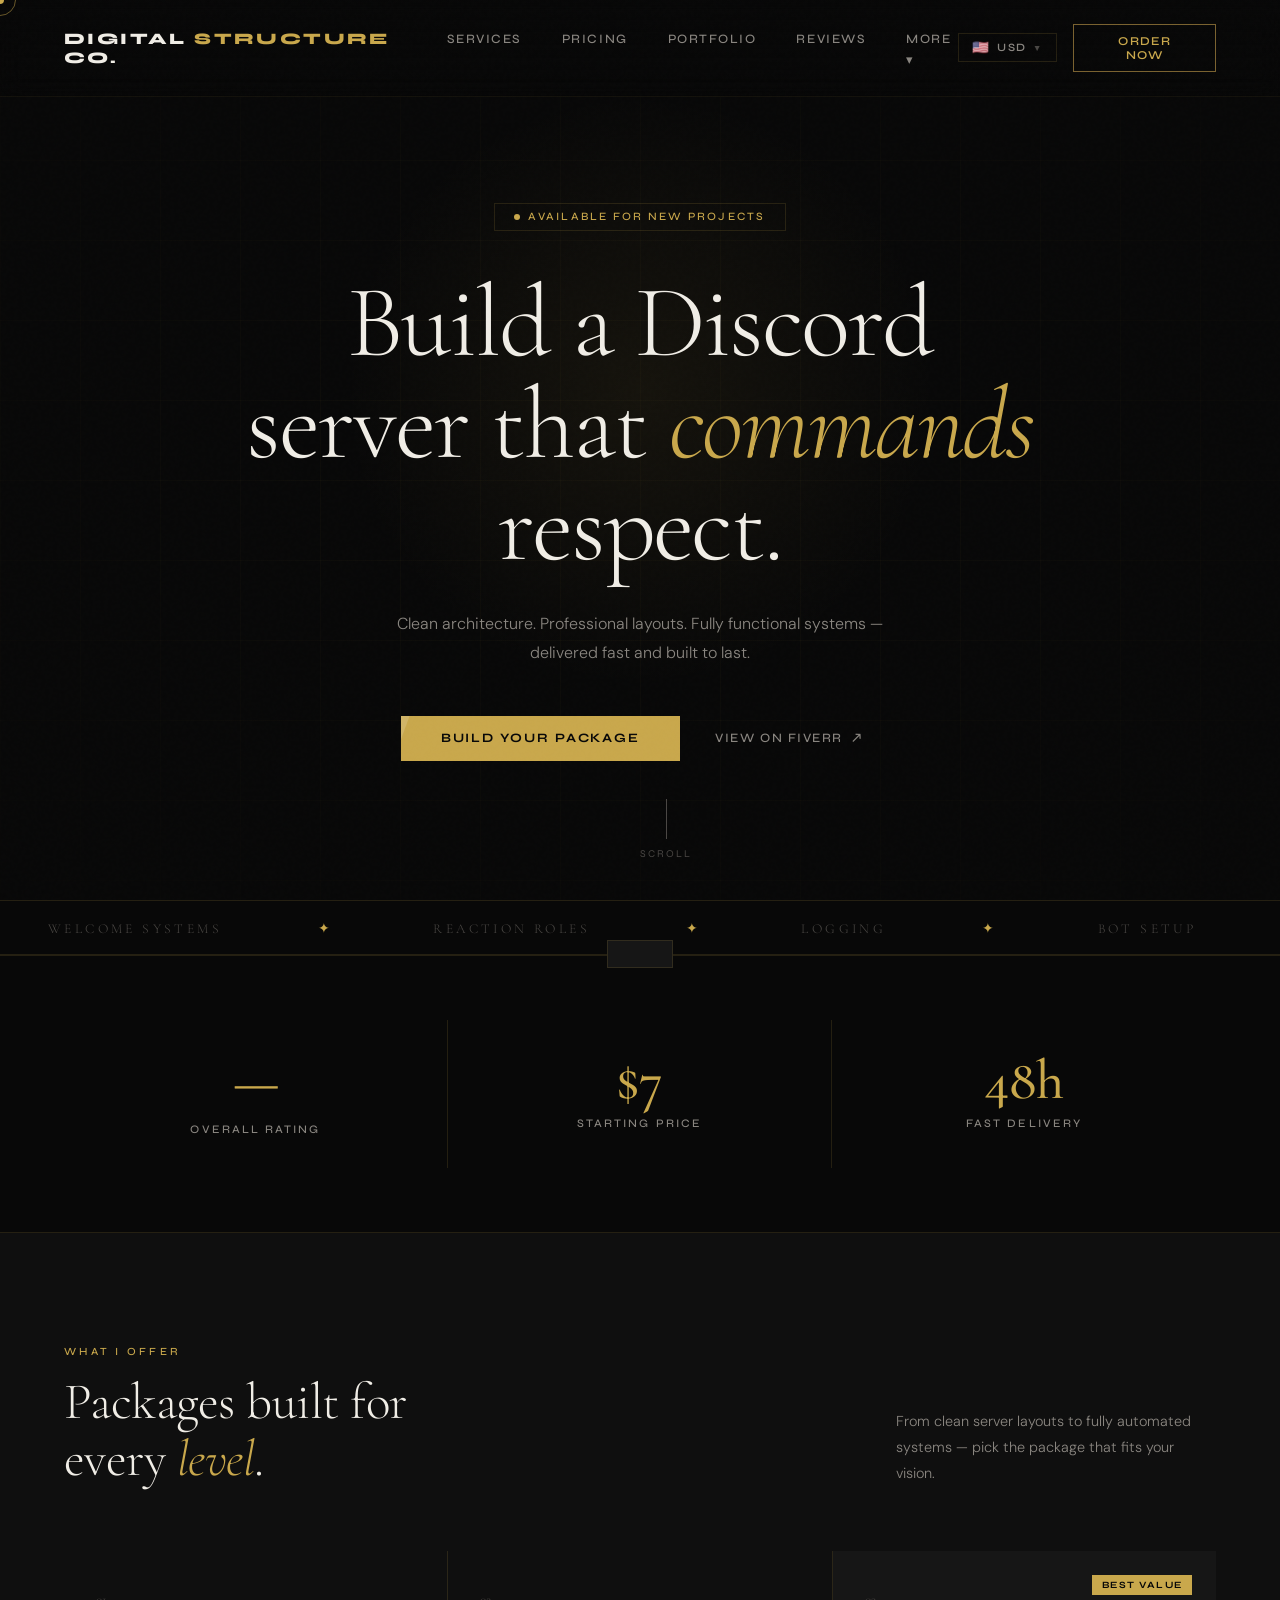
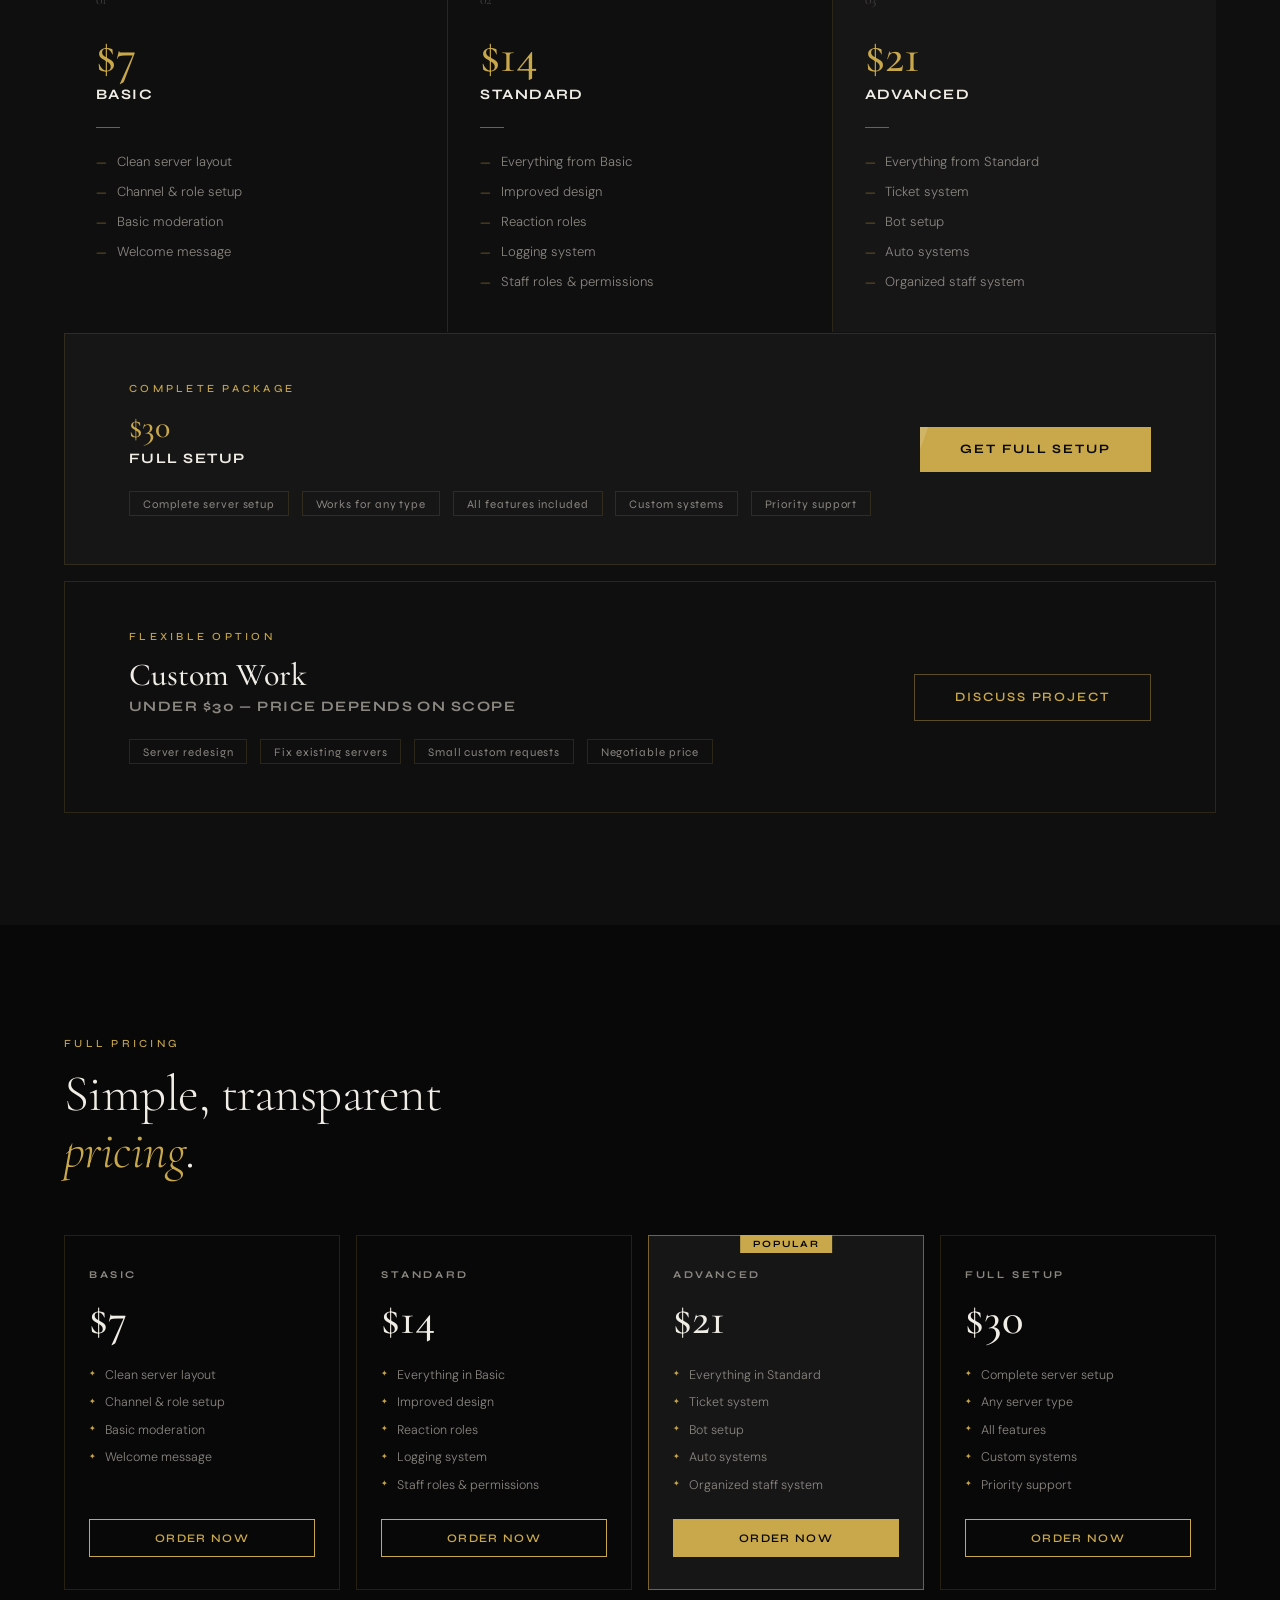
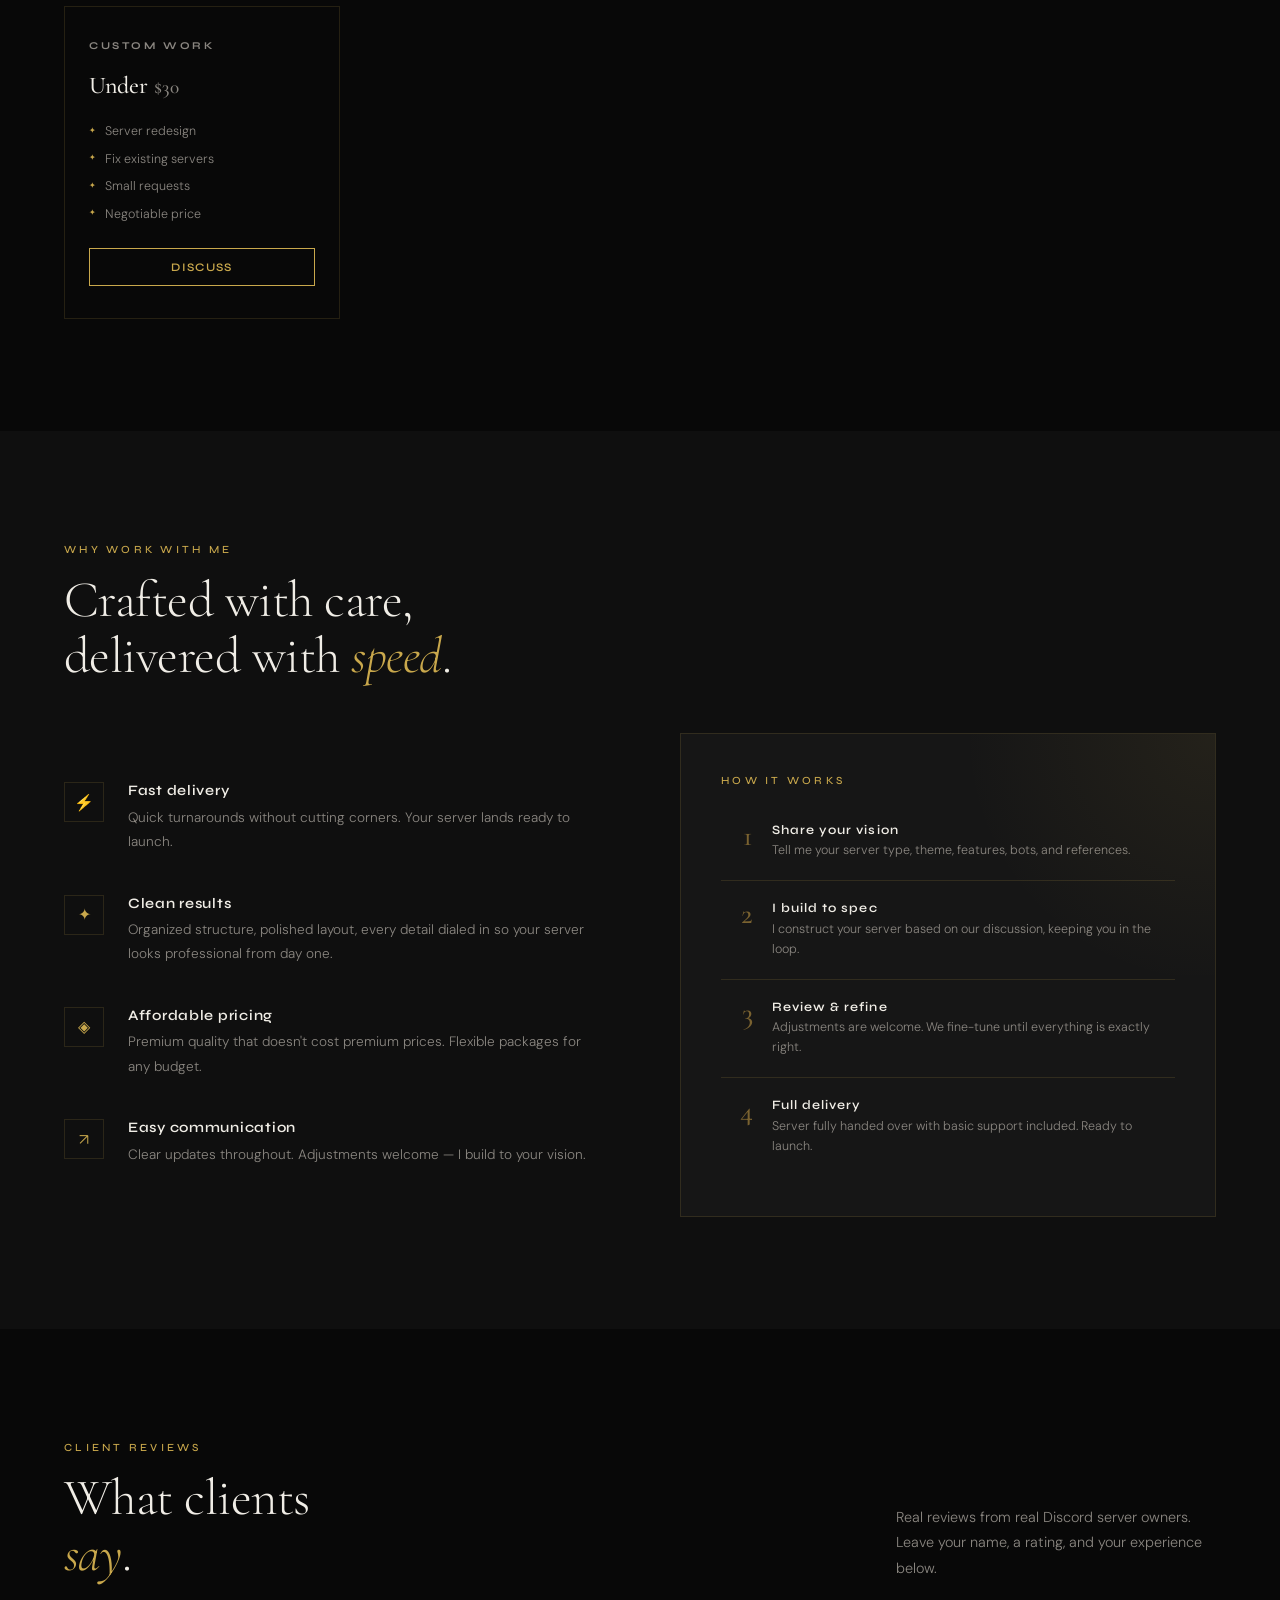
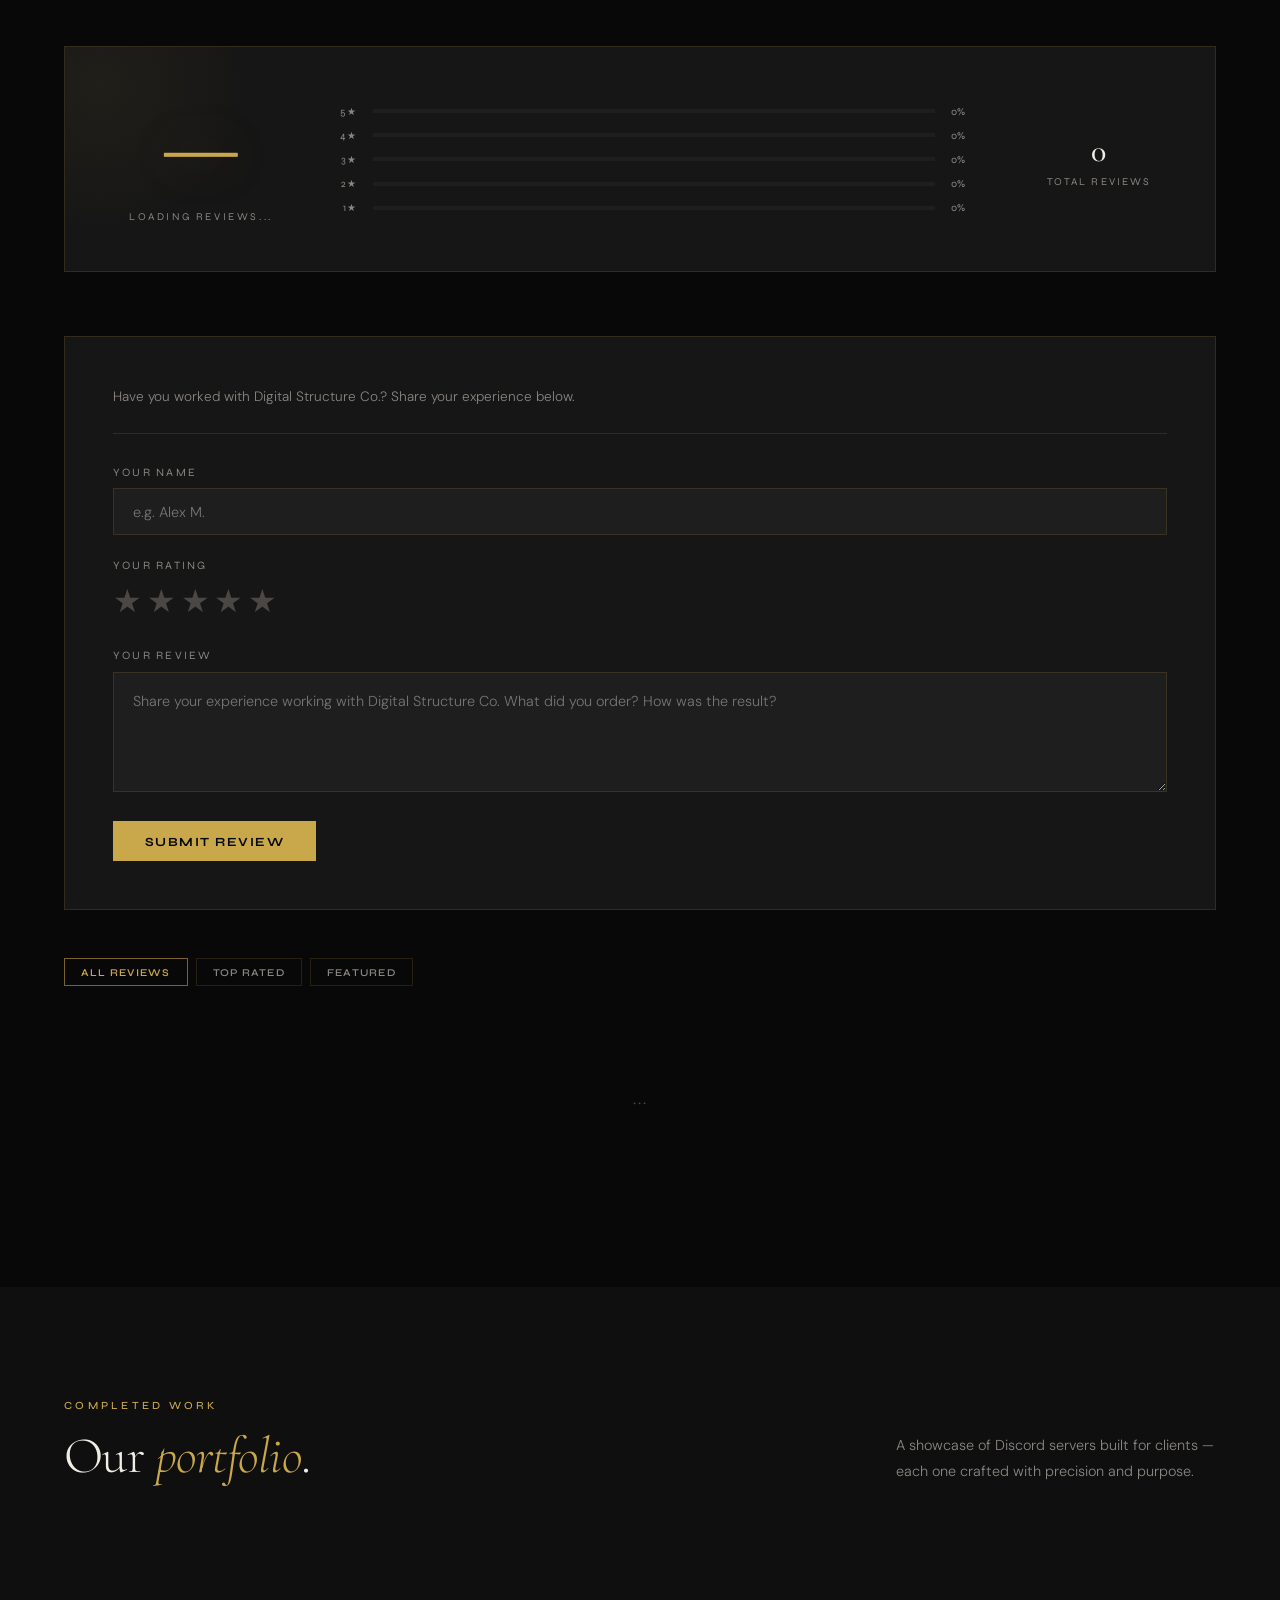
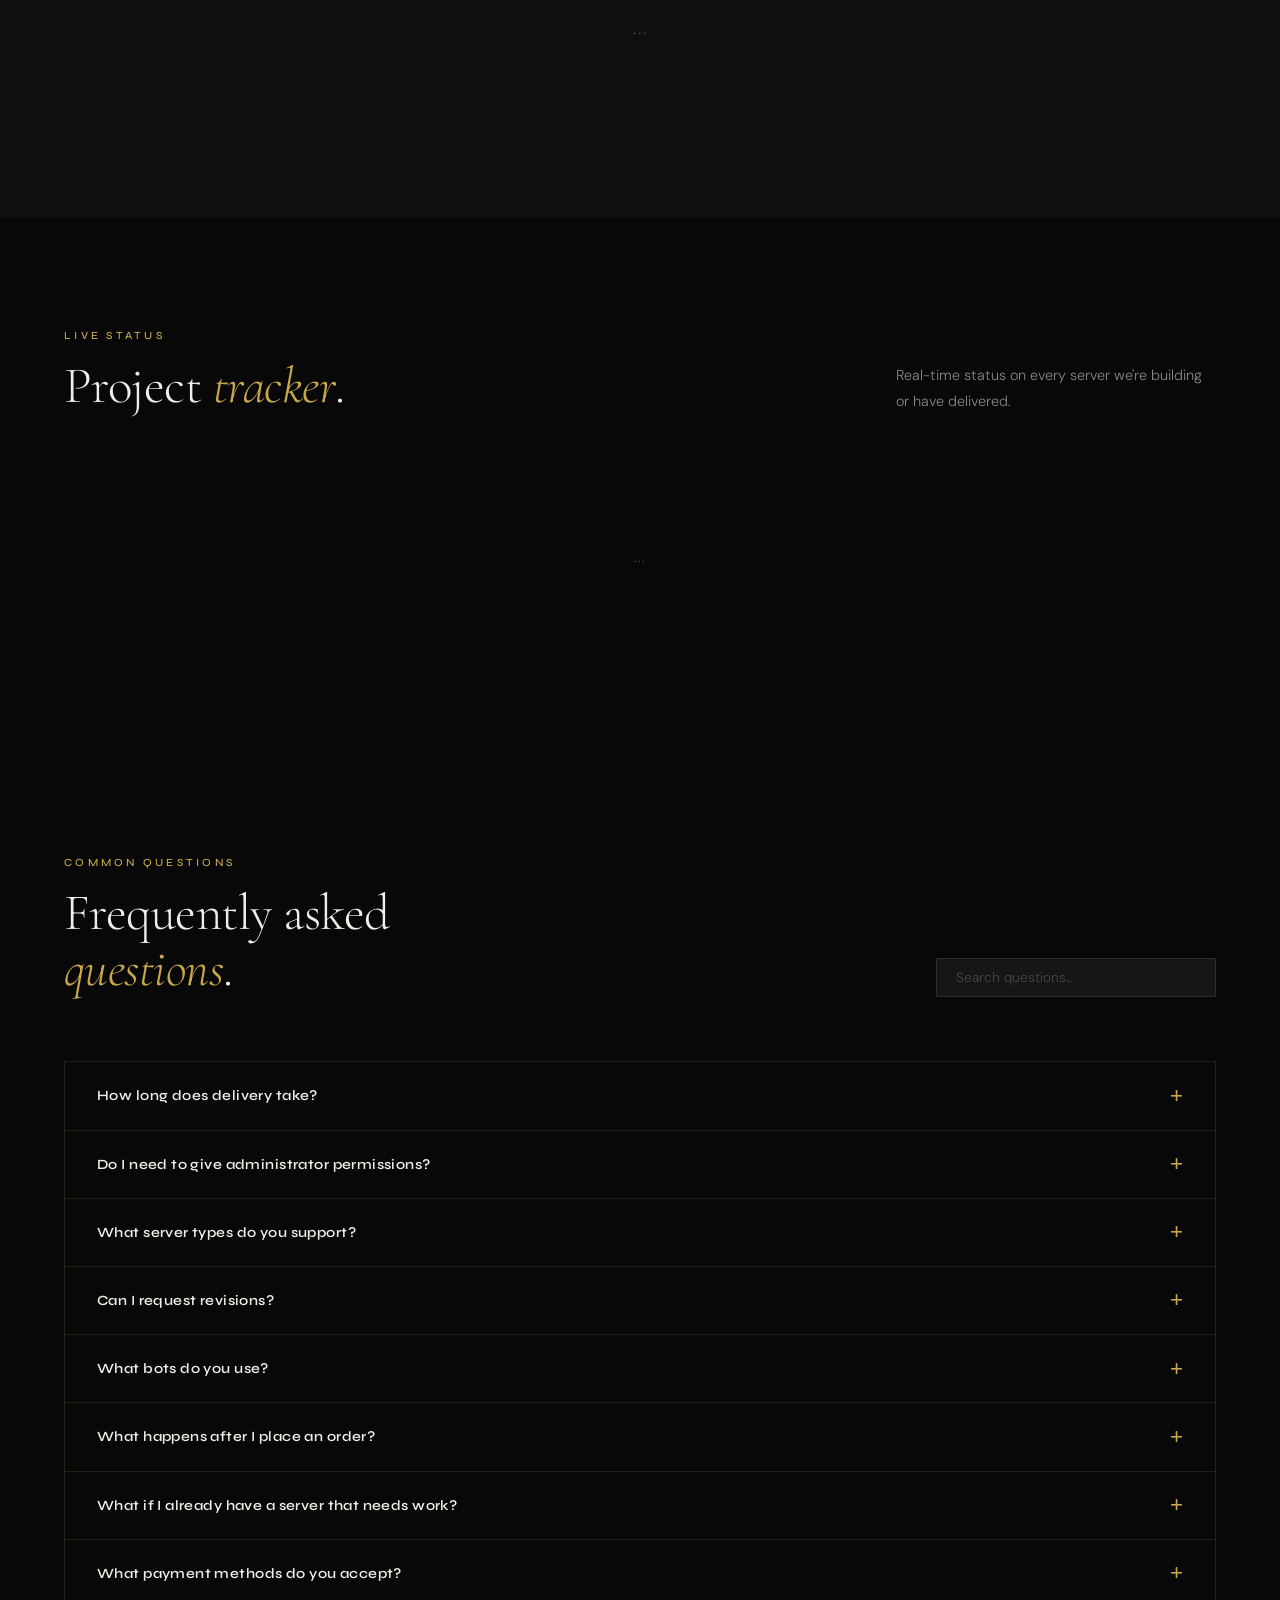
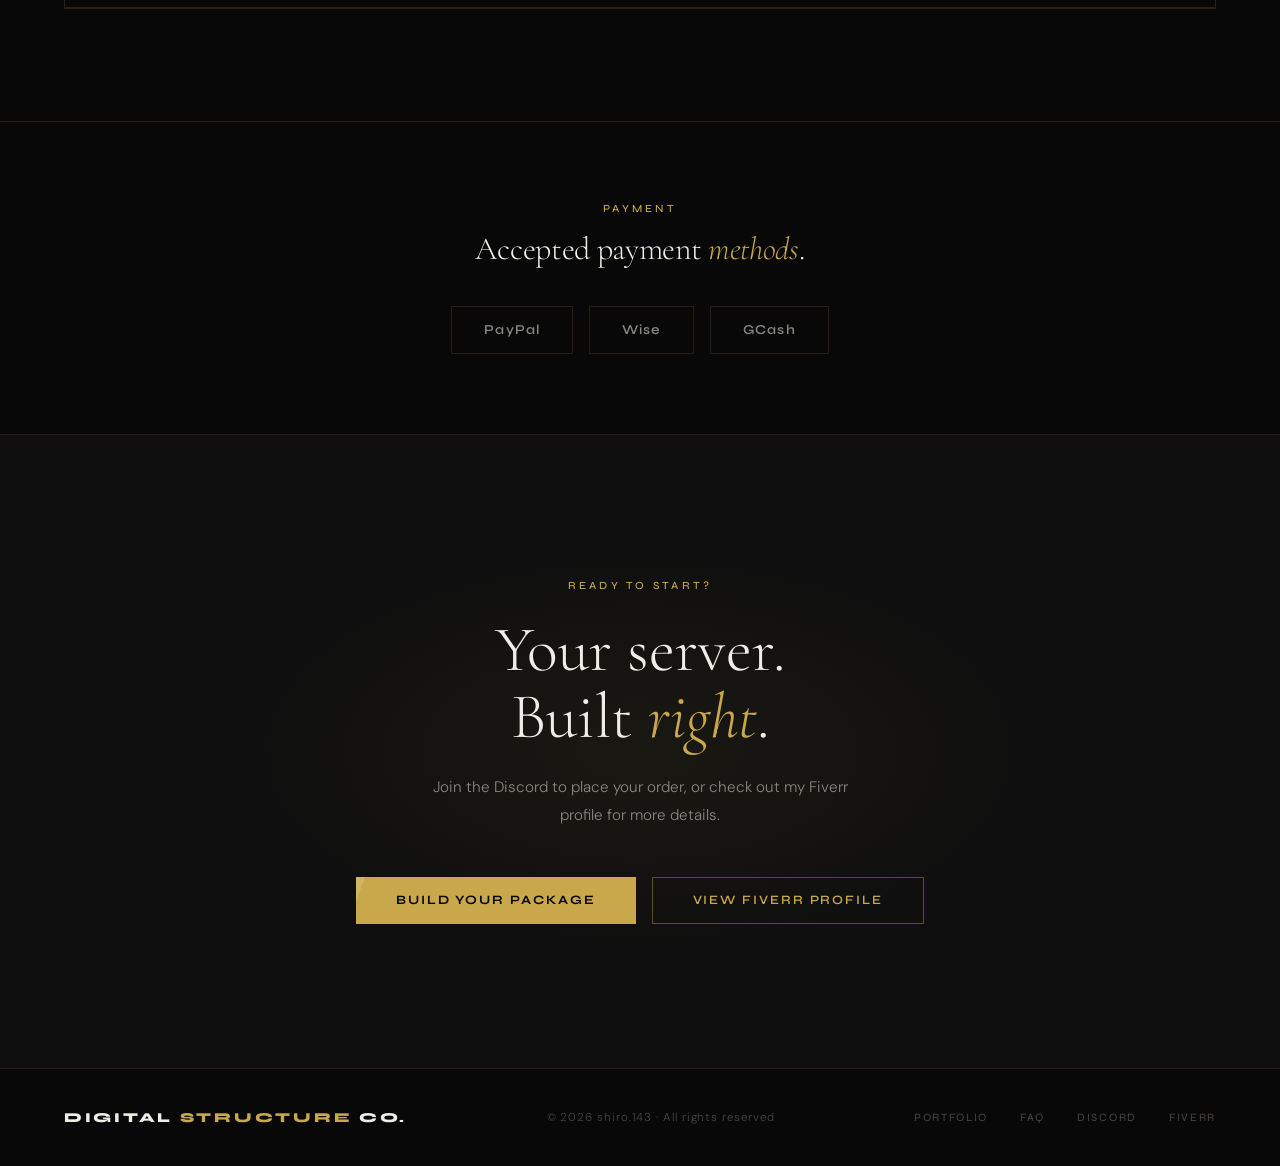
==== commit 37d32a27: "Modify Discord login button visibility logic Updated the visibility logic for the Discord login butt" ====
--- a/index.html
+++ b/index.html
@@ -144,7 +144,8 @@
 .nav-more-dropdown a { display:block;width:100%;text-align:left;padding:.75rem 1rem;font-family:'Syne',sans-serif;font-size:.72rem;font-weight:500;letter-spacing:.1em;text-transform:uppercase;color:var(--text-muted);text-decoration:none;transition:all .2s;border-bottom:1px solid var(--border); }
 .nav-more-dropdown a:last-child { border-bottom:none; }
 .nav-more-dropdown a:hover { background:var(--bg4);color:var(--gold); }
-.nav-login-btn { background:transparent;border:1px solid var(--border);color:var(--text-muted);padding:.55rem 1.2rem;font-family:'Syne',sans-serif;font-size:.72rem;font-weight:600;letter-spacing:.12em;text-transform:uppercase;cursor:pointer;transition:all .3s;display:flex;align-items:center;gap:.5rem; }
+.nav-login-btn { background:transparent;border:1px solid var(--border);color:var(--text-muted);padding:.55rem 1.2rem;font-family:'Syne',sans-serif;font-size:.72rem;font-weight:600;letter-spacing:.12em;text-transform:uppercase;cursor:pointer;transition:all .3s;align-items:center;gap:.5rem; display:none; }
+.nav-login-btn.owner-visible { display:flex; }
 .nav-login-btn:hover { border-color:var(--gold-dim);color:var(--gold); }
 .discord-icon { width:16px;height:16px;fill:currentColor; }
 
@@ -1876,19 +1877,39 @@
     return data;
 }
 
+// The Discord login button is hidden from the public by default — see
+// initOwnerAccess() below for how the site owner reveals it.
 function updateNavUI(profile) {
   const loginBtn = document.getElementById('navLoginBtn');
   const navUser = document.getElementById('navUser');
   if (!profile) {
-    loginBtn.style.display = '';
+    if (localStorage.getItem(OWNER_ACCESS_KEY) === '1') {
+      loginBtn.classList.add('owner-visible');
+    }
     navUser.classList.remove('visible');
     return;
   }
-  loginBtn.style.display = 'none';
+  loginBtn.classList.remove('owner-visible');
   navUser.classList.add('visible');
   document.getElementById('navAvatar').src = profile.avatar_url || `https://ui-avatars.com/api/?name=${encodeURIComponent(profile.display_name||'U')}&background=1e1e1e&color=c9a84c`;
   document.getElementById('navUsername').textContent = profile.display_name || profile.username || 'User';
 }
+
+// ── OWNER ACCESS (hides the Discord login button from the public) ──────
+// Visit yoursite.com/#admin-login once on your own browser to reveal the
+// login button and unlock it permanently on that browser (via
+// localStorage). Everyone else never sees it.
+const OWNER_ACCESS_KEY = 'dsc_owner_access';
+function initOwnerAccess() {
+  if (window.location.hash === '#admin-login') {
+    localStorage.setItem(OWNER_ACCESS_KEY, '1');
+    history.replaceState(null, '', window.location.pathname + window.location.search);
+  }
+  if (localStorage.getItem(OWNER_ACCESS_KEY) === '1') {
+    document.getElementById('navLoginBtn').classList.add('owner-visible');
+  }
+}
+initOwnerAccess();
 
 function toggleDropdown() {
   document.getElementById('navDropdown').classList.toggle('open');
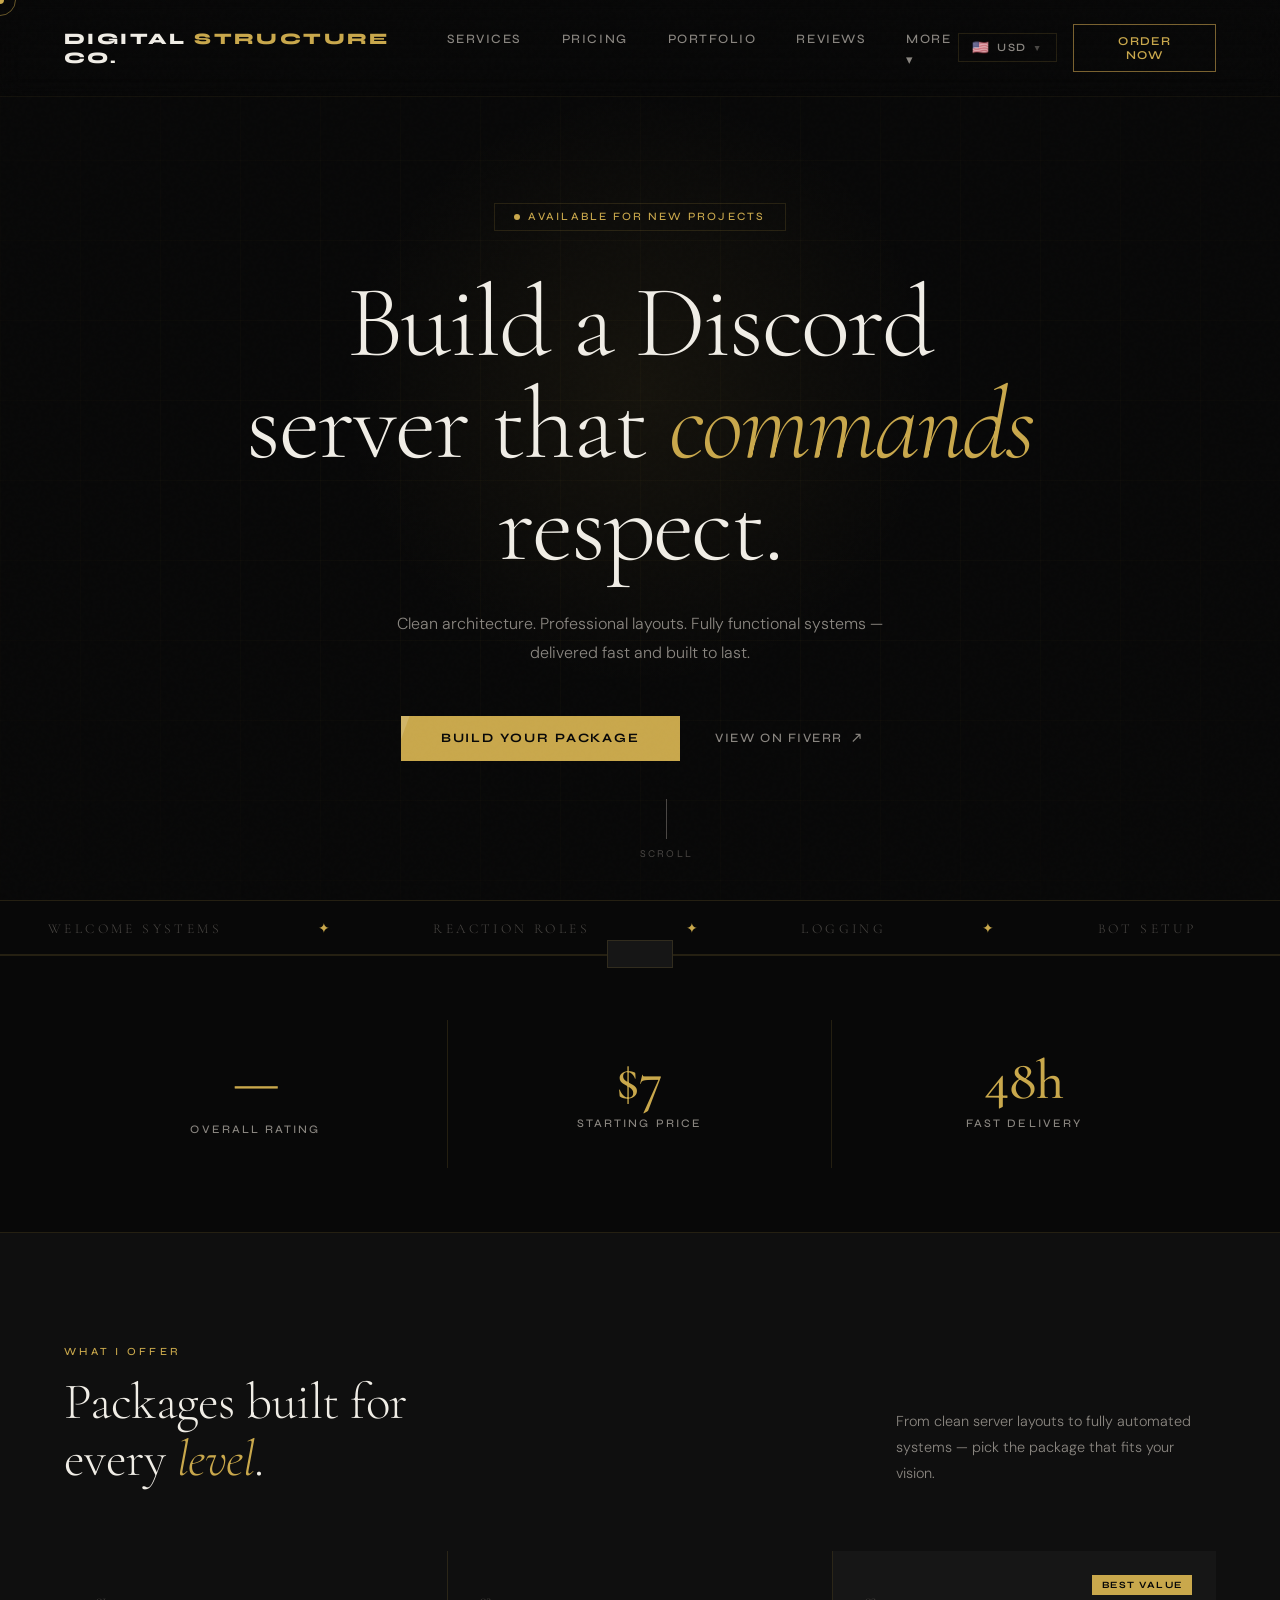
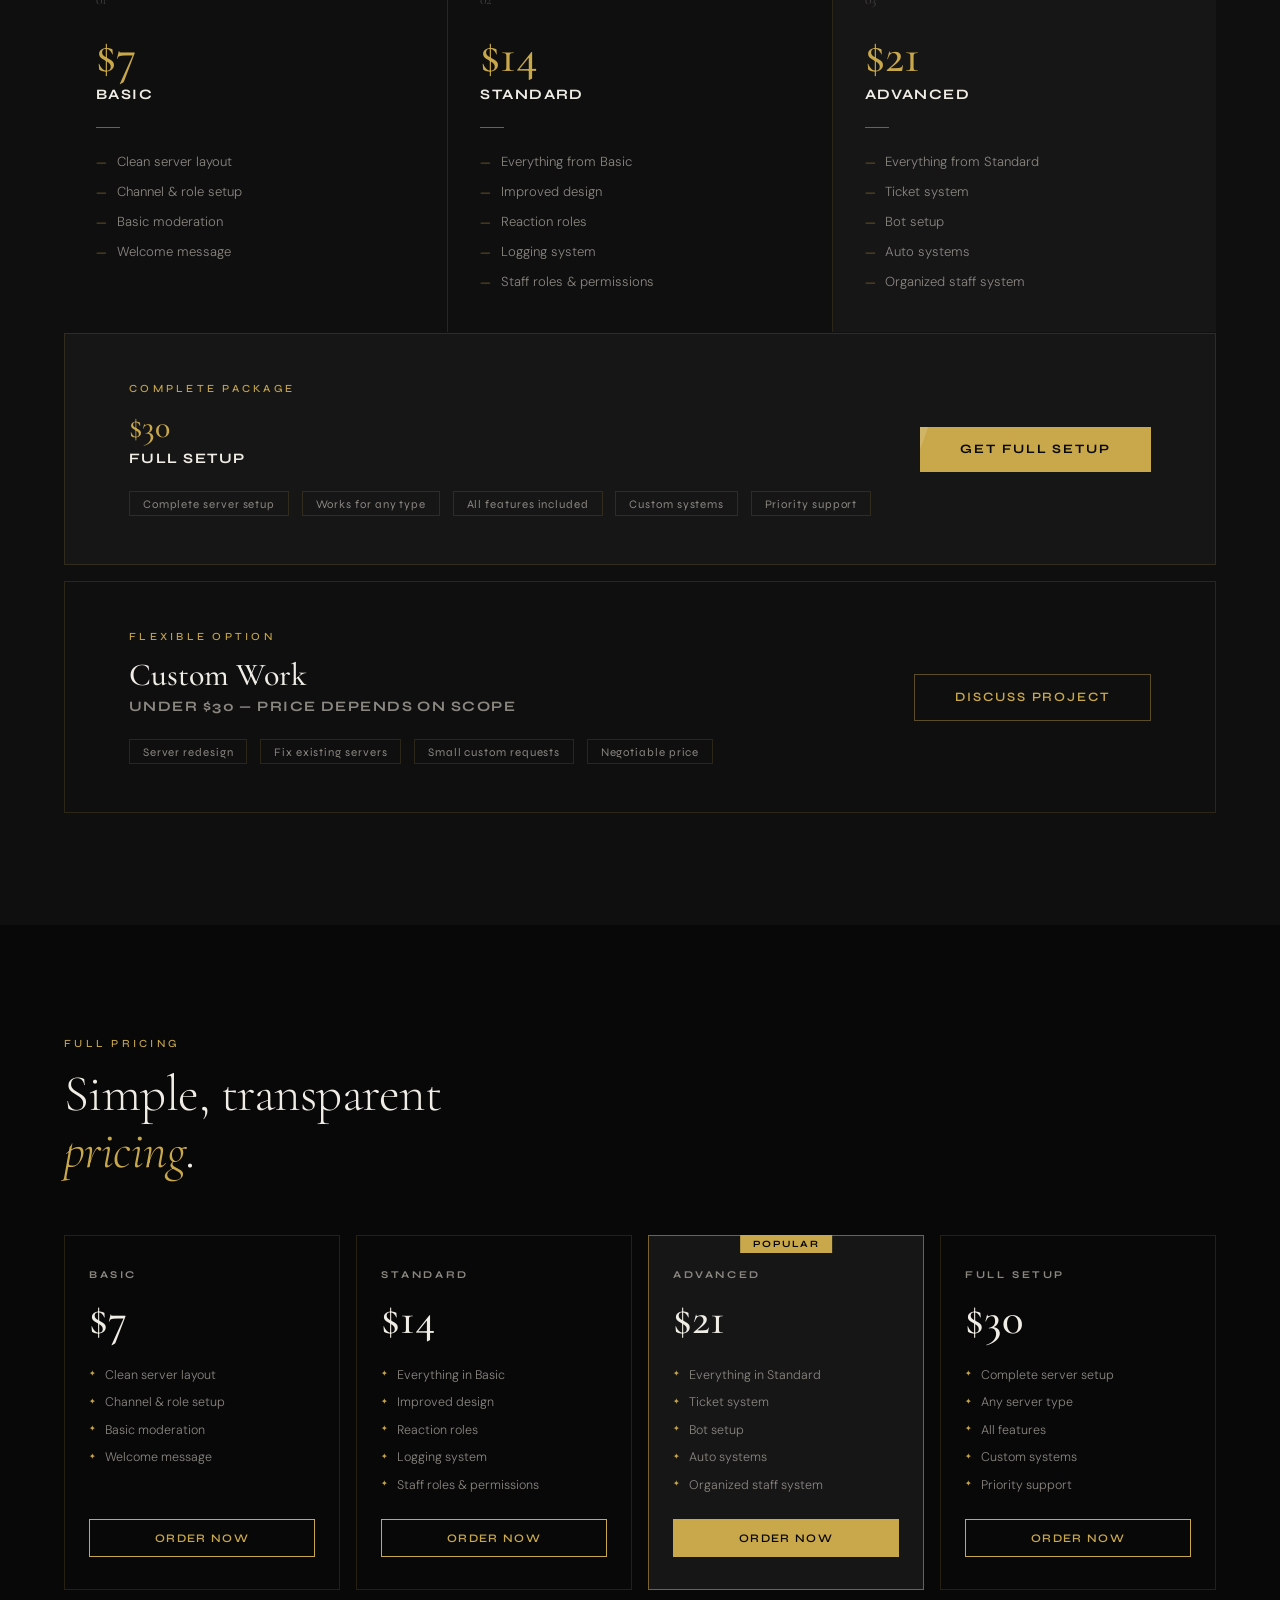
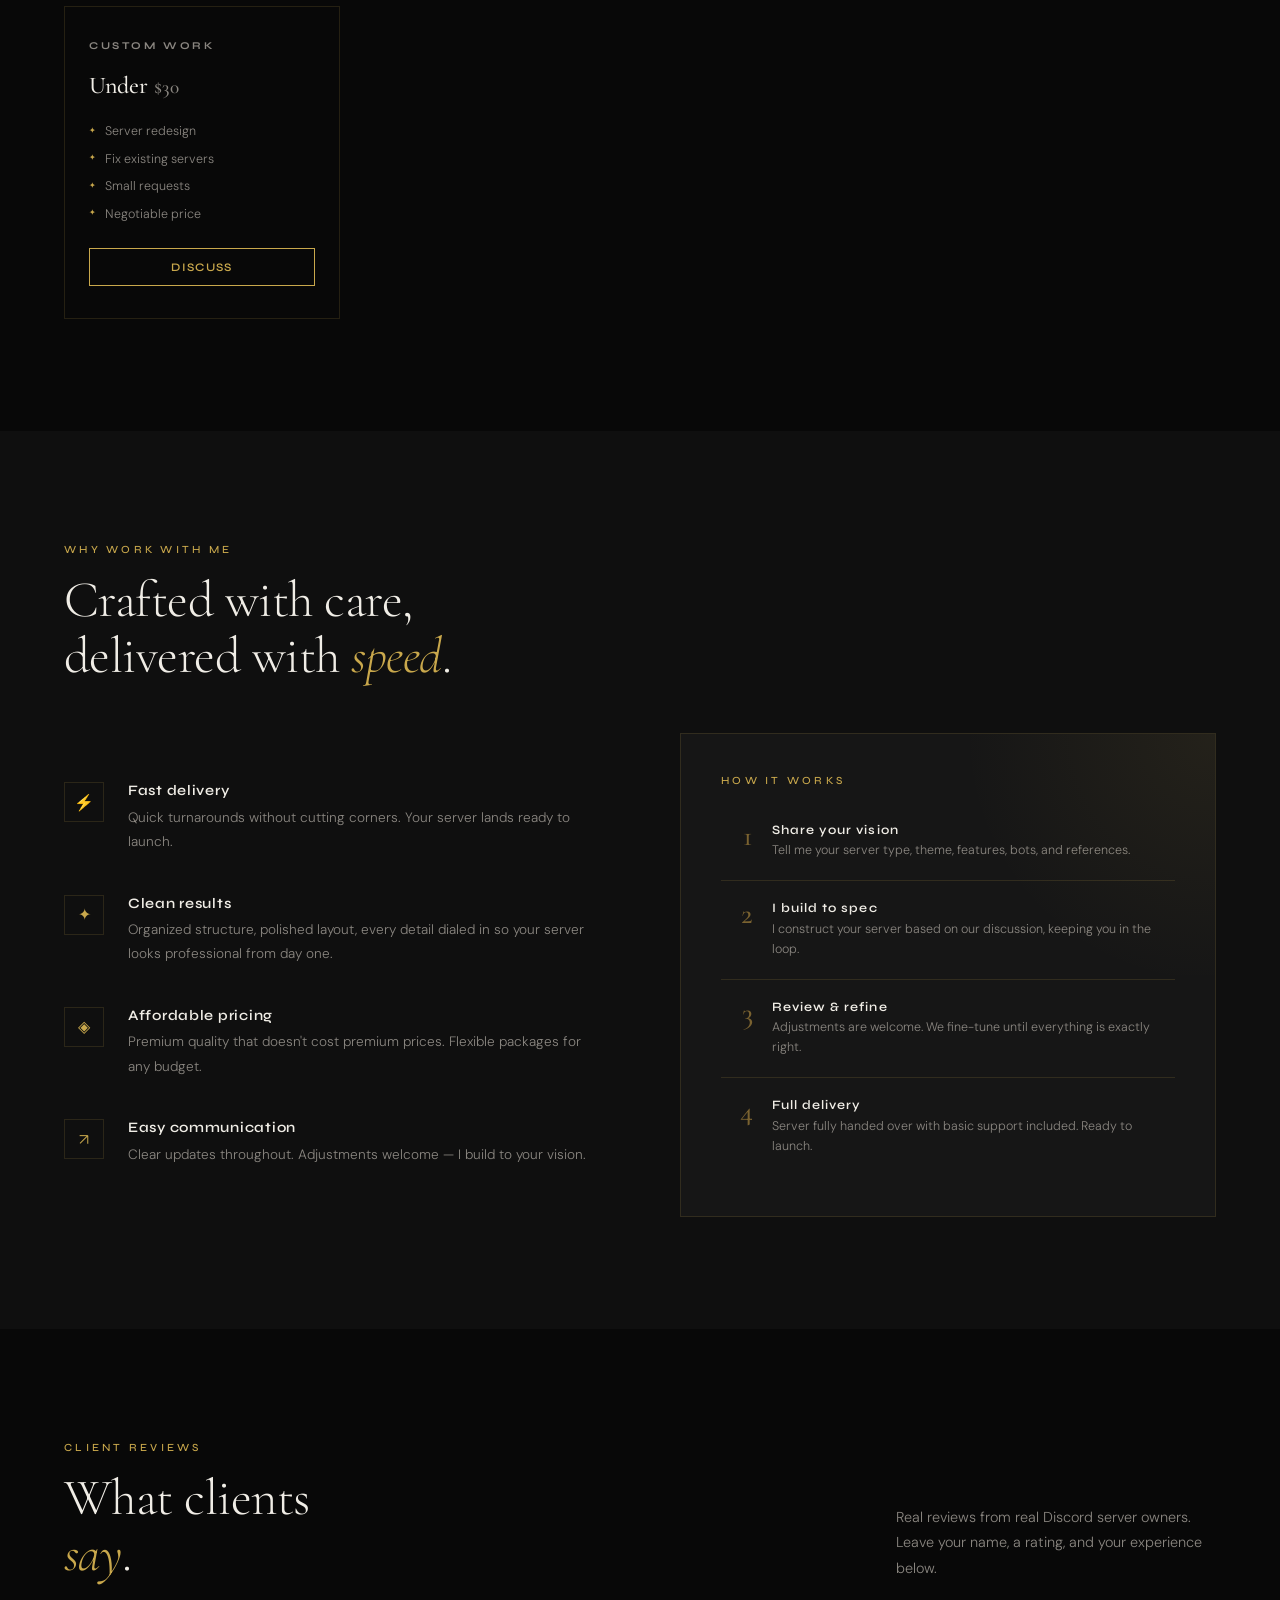
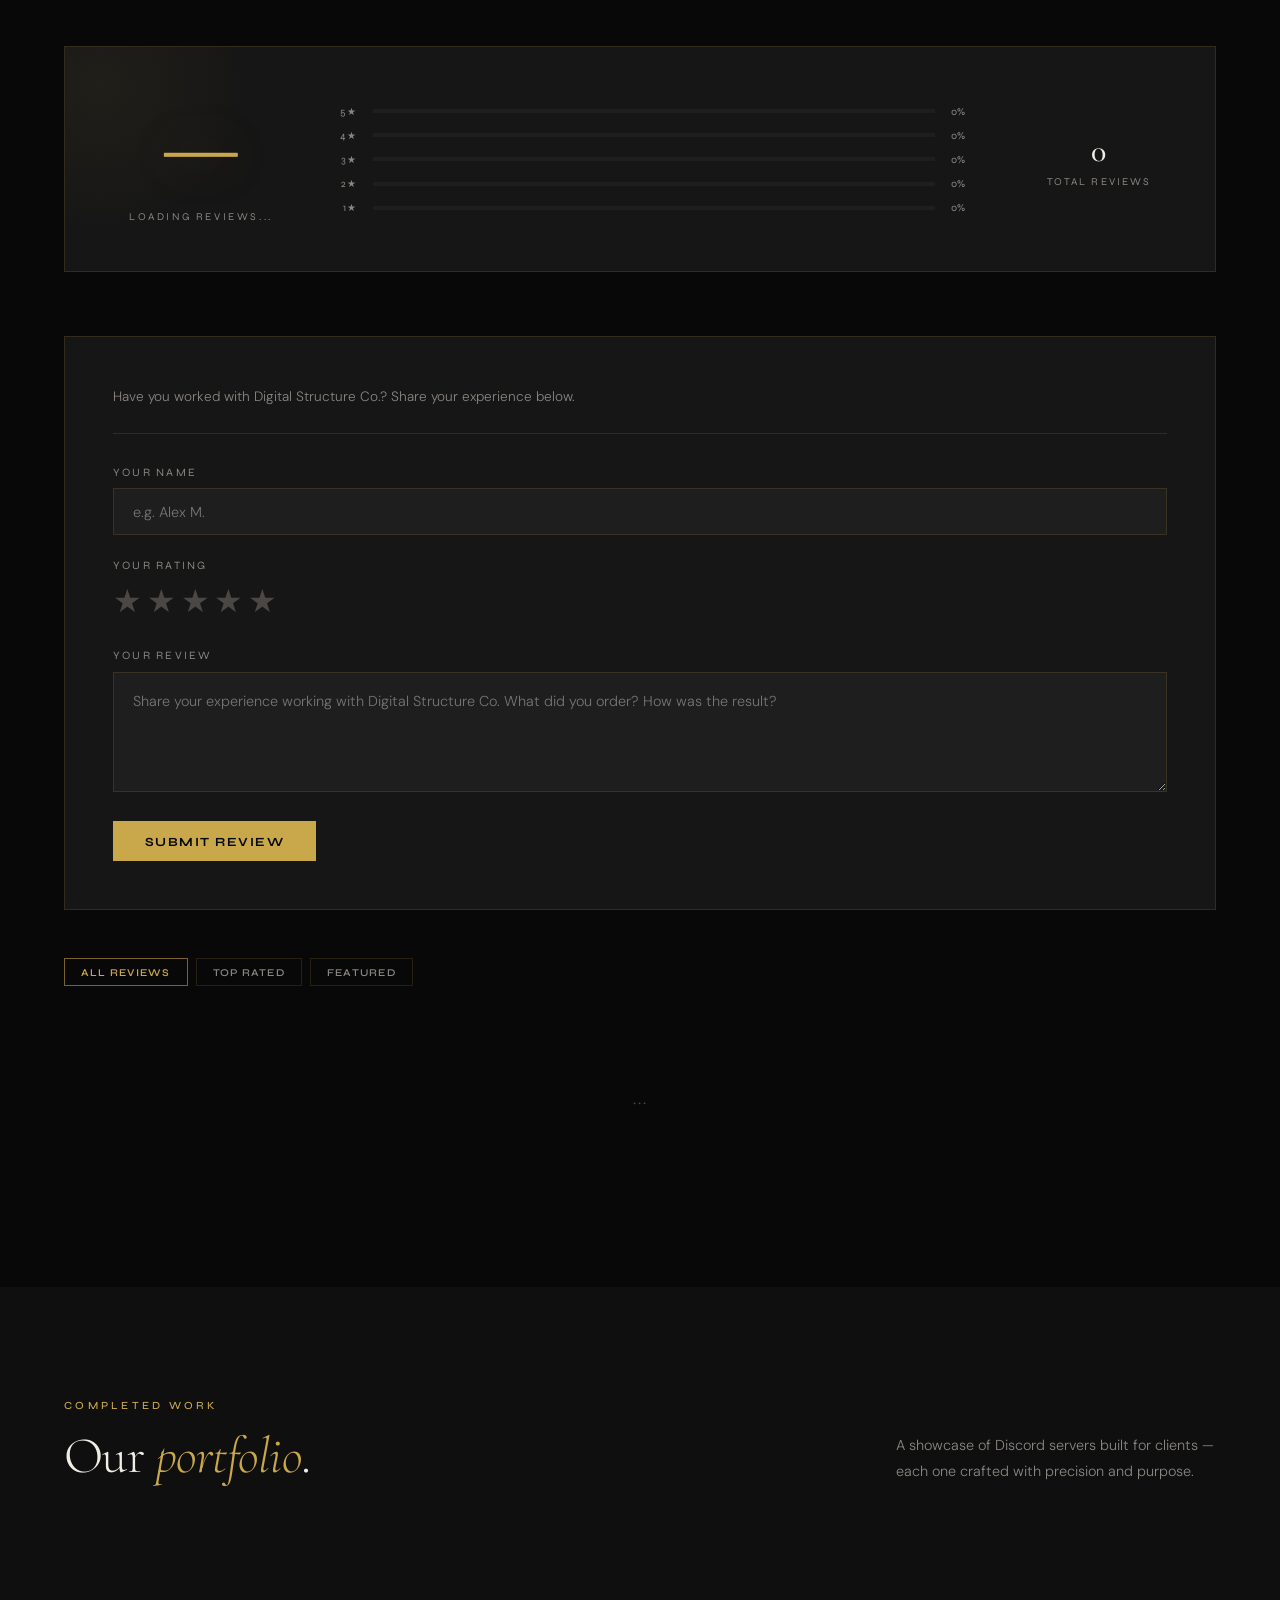
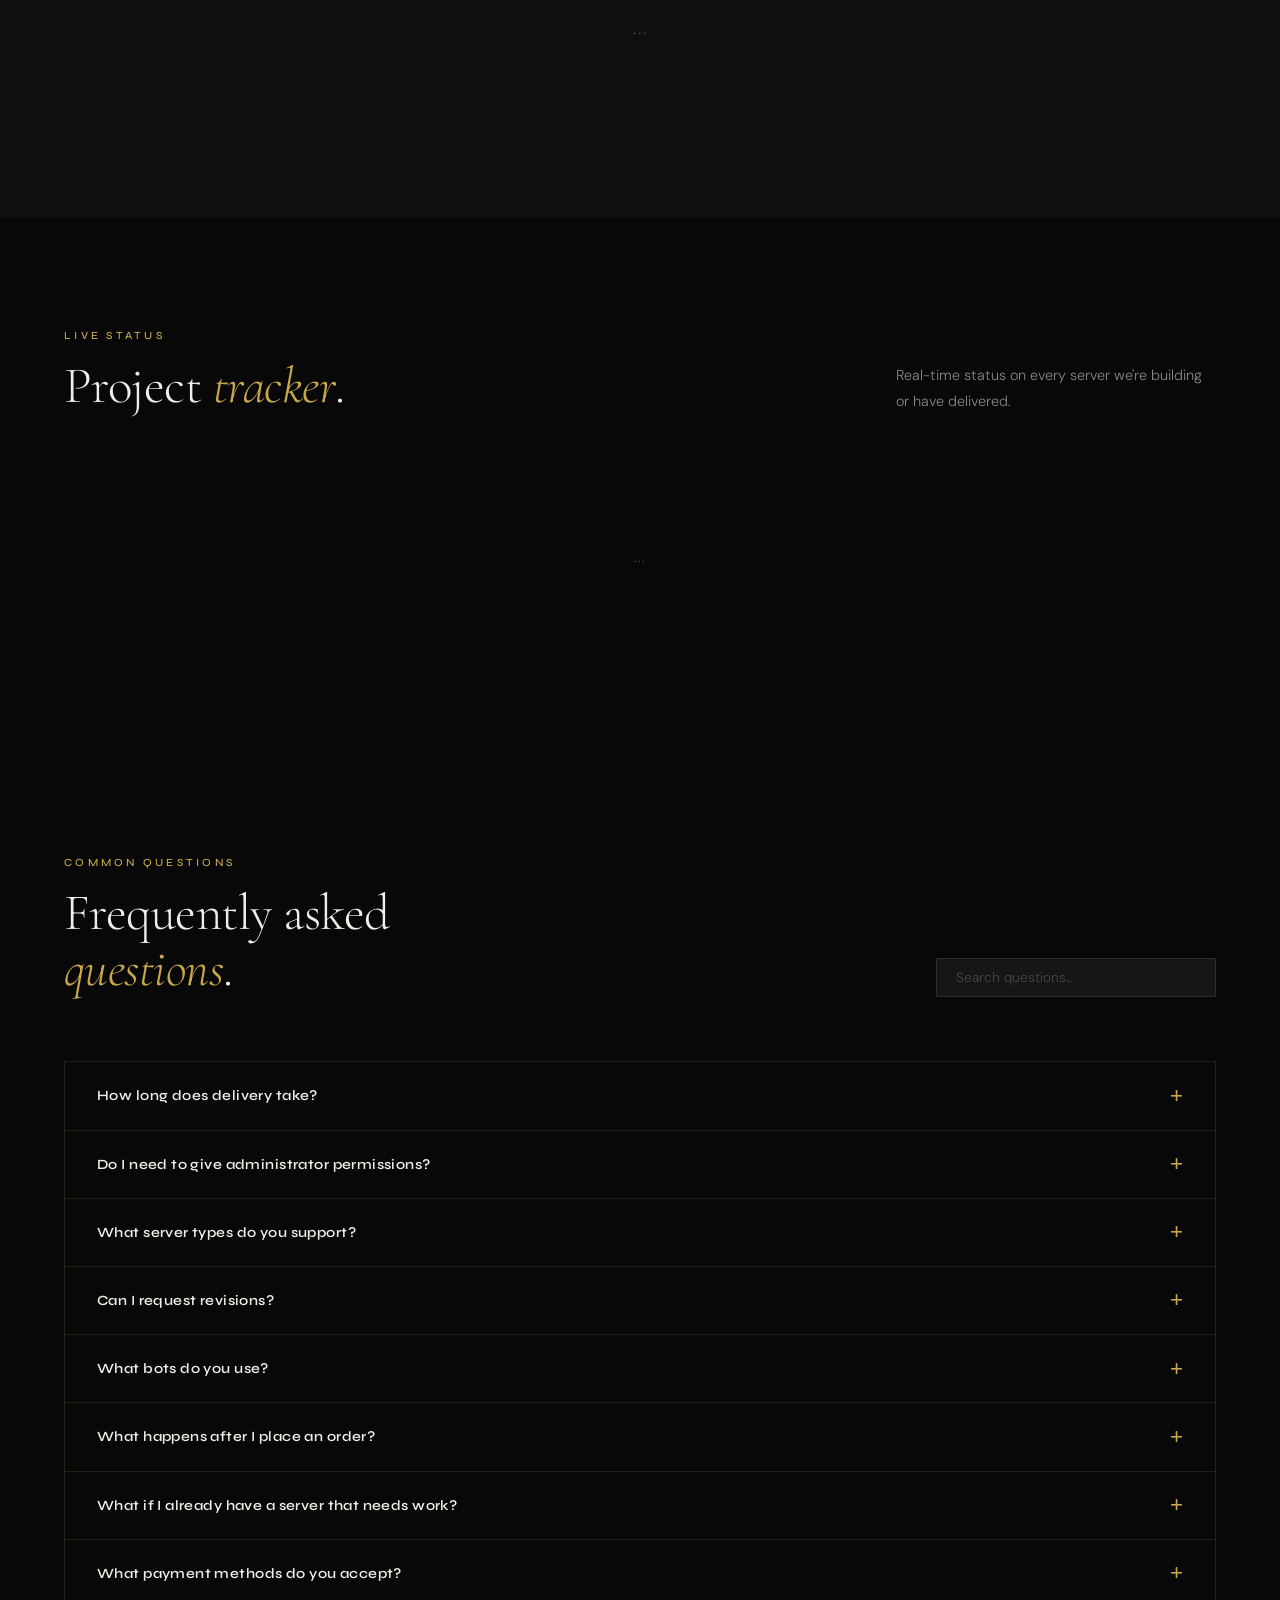
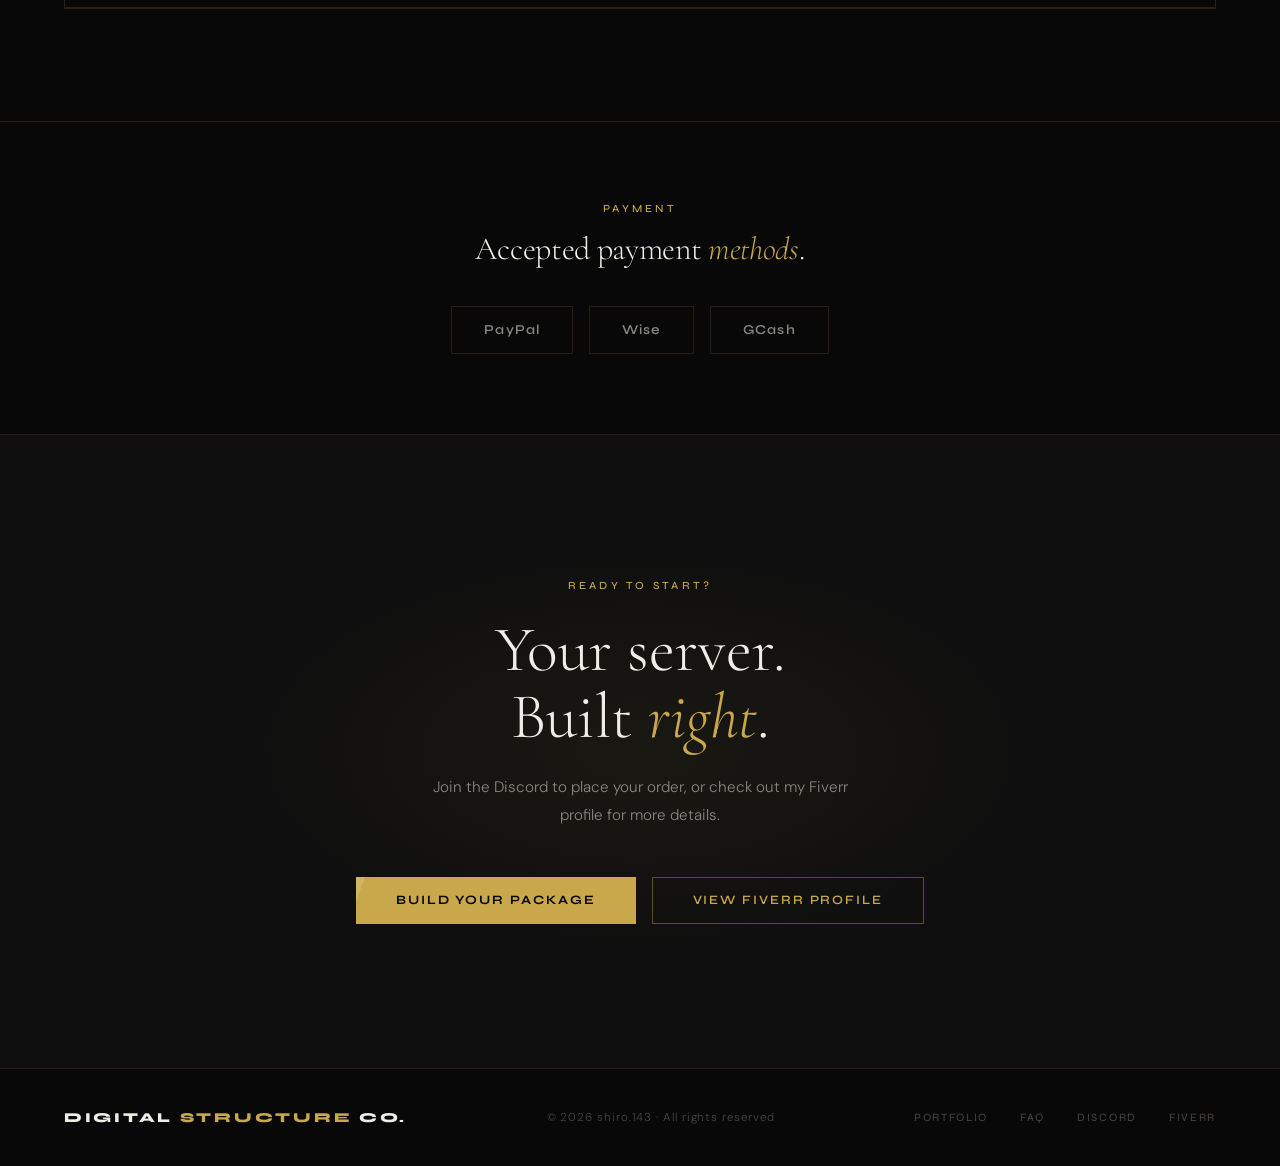
==== commit 29c7b624: "Implement mobile fixes for responsive design Add mobile-specific styles to improve layout on smaller" ====
--- a/index.html
+++ b/index.html
@@ -623,6 +623,78 @@
 .lightbox-features { display:flex;flex-wrap:wrap;gap:.4rem;margin-bottom:1.5rem; }
 .lightbox-feature-tag { border:1px solid var(--border);padding:.25rem .7rem;font-size:.68rem;color:var(--gold-dim);font-family:'Syne',sans-serif;letter-spacing:.08em; }
 .lightbox-desc { font-size:.9rem;color:var(--text-muted);line-height:1.9; }
+
+/* ══════════════════════════════════════════════════════════════════
+   MOBILE FIXES — placed last on purpose.
+   The original @media(max-width:900px) block (further up this file)
+   sets overrides for .portfolio-grid, .tracker-grid, .faq-header,
+   .modal-box/.modal-overlay, .builder-body/.builder-right,
+   .order-body/.order-form-right and .lightbox-inner/.lightbox-left —
+   but each of those selectors is re-declared, unconditionally, in a
+   section further down the stylesheet. In CSS, when two rules have
+   identical specificity, the one that appears LAST in the source
+   wins, regardless of whether the other one is wrapped in a media
+   query. Because the plain desktop rules came after the mobile
+   overrides, the mobile styles were being silently discarded on
+   every phone — that's why grids stayed 3-columns-wide, modals
+   stayed full desktop width, and pages looked "zoomed out" with
+   huge blank margins. Re-stating the same rules down here (after
+   everything else) restores them, and adds a couple of missing
+   small-phone refinements on top.
+   ══════════════════════════════════════════════════════════════════ */
+html { max-width:100%;overflow-x:hidden; }
+body { max-width:100%; }
+
+@media (max-width:900px) {
+  .portfolio-grid { grid-template-columns:1fr; }
+  .portfolio-header { flex-direction:column;align-items:flex-start;gap:1rem; }
+  .tracker-grid { grid-template-columns:1fr; }
+  .tracker-header { flex-direction:column;align-items:flex-start;gap:1rem; }
+  .faq-header { flex-direction:column;align-items:flex-start;gap:1.5rem; }
+  .faq-search-wrap { width:100%; }
+  .faq-search { width:100%; }
+
+  .modal-overlay { padding:0;align-items:flex-end; }
+  .modal-box { width:100%;max-width:100%;border-radius:0;margin:0;max-height:92vh; }
+  .modal-header { padding:1.5rem; }
+  .modal-body { padding:1.5rem; }
+
+  .builder-body { flex-direction:column;gap:1.5rem; }
+  .builder-right { min-width:unset;max-width:unset; }
+  .builder-summary { position:static; }
+
+  .order-body { flex-direction:column;gap:1.5rem; }
+  .order-form-right { min-width:unset;max-width:unset; }
+  .order-summary-box { position:static; }
+
+  .lightbox-inner { flex-direction:column; }
+  .lightbox-left { min-width:unset;max-width:unset;padding:1.5rem; }
+  .lightbox-right { padding:0 1.5rem 1.5rem; }
+  .lightbox-thumb { width:calc(33.33% - .35rem); }
+
+  .rating-overview { padding:2rem 1.5rem; }
+  .custom-card { padding:2rem 1.5rem; }
+  .auth-gate, .review-form-wrap { padding:1.75rem; }
+  nav { padding:1rem 1.2rem; }
+  .nav-logo { font-size:.85rem; }
+}
+
+/* Extra tightening for narrow phones (most phones are 360–430px wide) */
+@media (max-width:480px) {
+  section, .portfolio-section, .tracker-section, .faq-section, .reviews { padding-left:1.2rem;padding-right:1.2rem; }
+  .hero { padding:7rem 1.2rem 3rem; }
+  .hero-actions { flex-direction:column;align-items:stretch;gap:.8rem;width:100%; }
+  .btn-primary, .btn-secondary { width:100%;text-align:center;justify-content:center; }
+  .pricing-grid { grid-template-columns:1fr; }
+  .cta-buttons { flex-direction:column;align-items:stretch; }
+  .cta-buttons .btn-primary, .cta-buttons .btn-outline { width:100%;text-align:center; }
+  .rating-big .num { font-size:4rem; }
+  .lightbox-thumb { width:calc(50% - .25rem); }
+  .payment-methods { gap:.6rem; }
+  .pay-pill { padding:.75rem 1.4rem;font-size:.75rem; }
+  footer { padding:2rem 1.2rem; }
+  .footer-links { flex-wrap:wrap;justify-content:center;gap:1rem; }
+}
 
 /* ── Portfolio Admin Form ─────────────────────────────────────── */
 .portfolio-admin-form { border-top:1px solid var(--border);padding-top:1.5rem; }
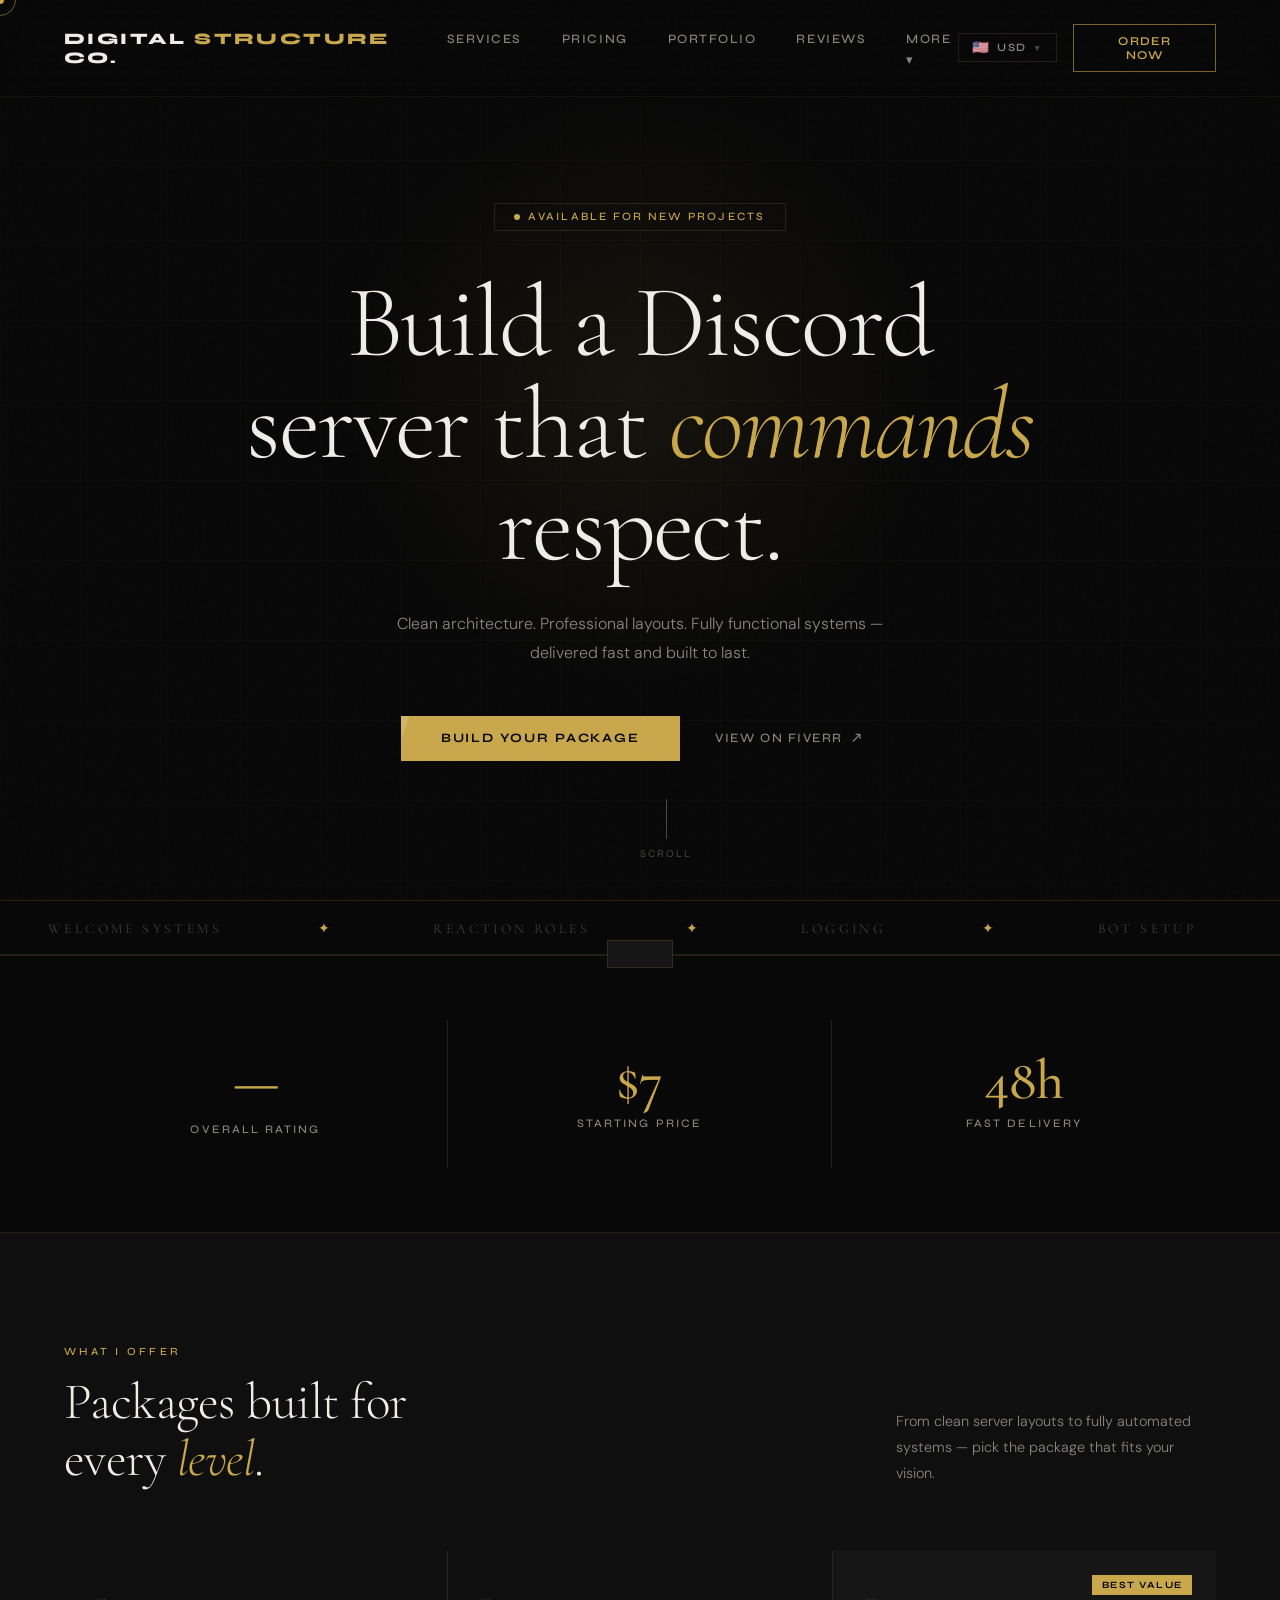
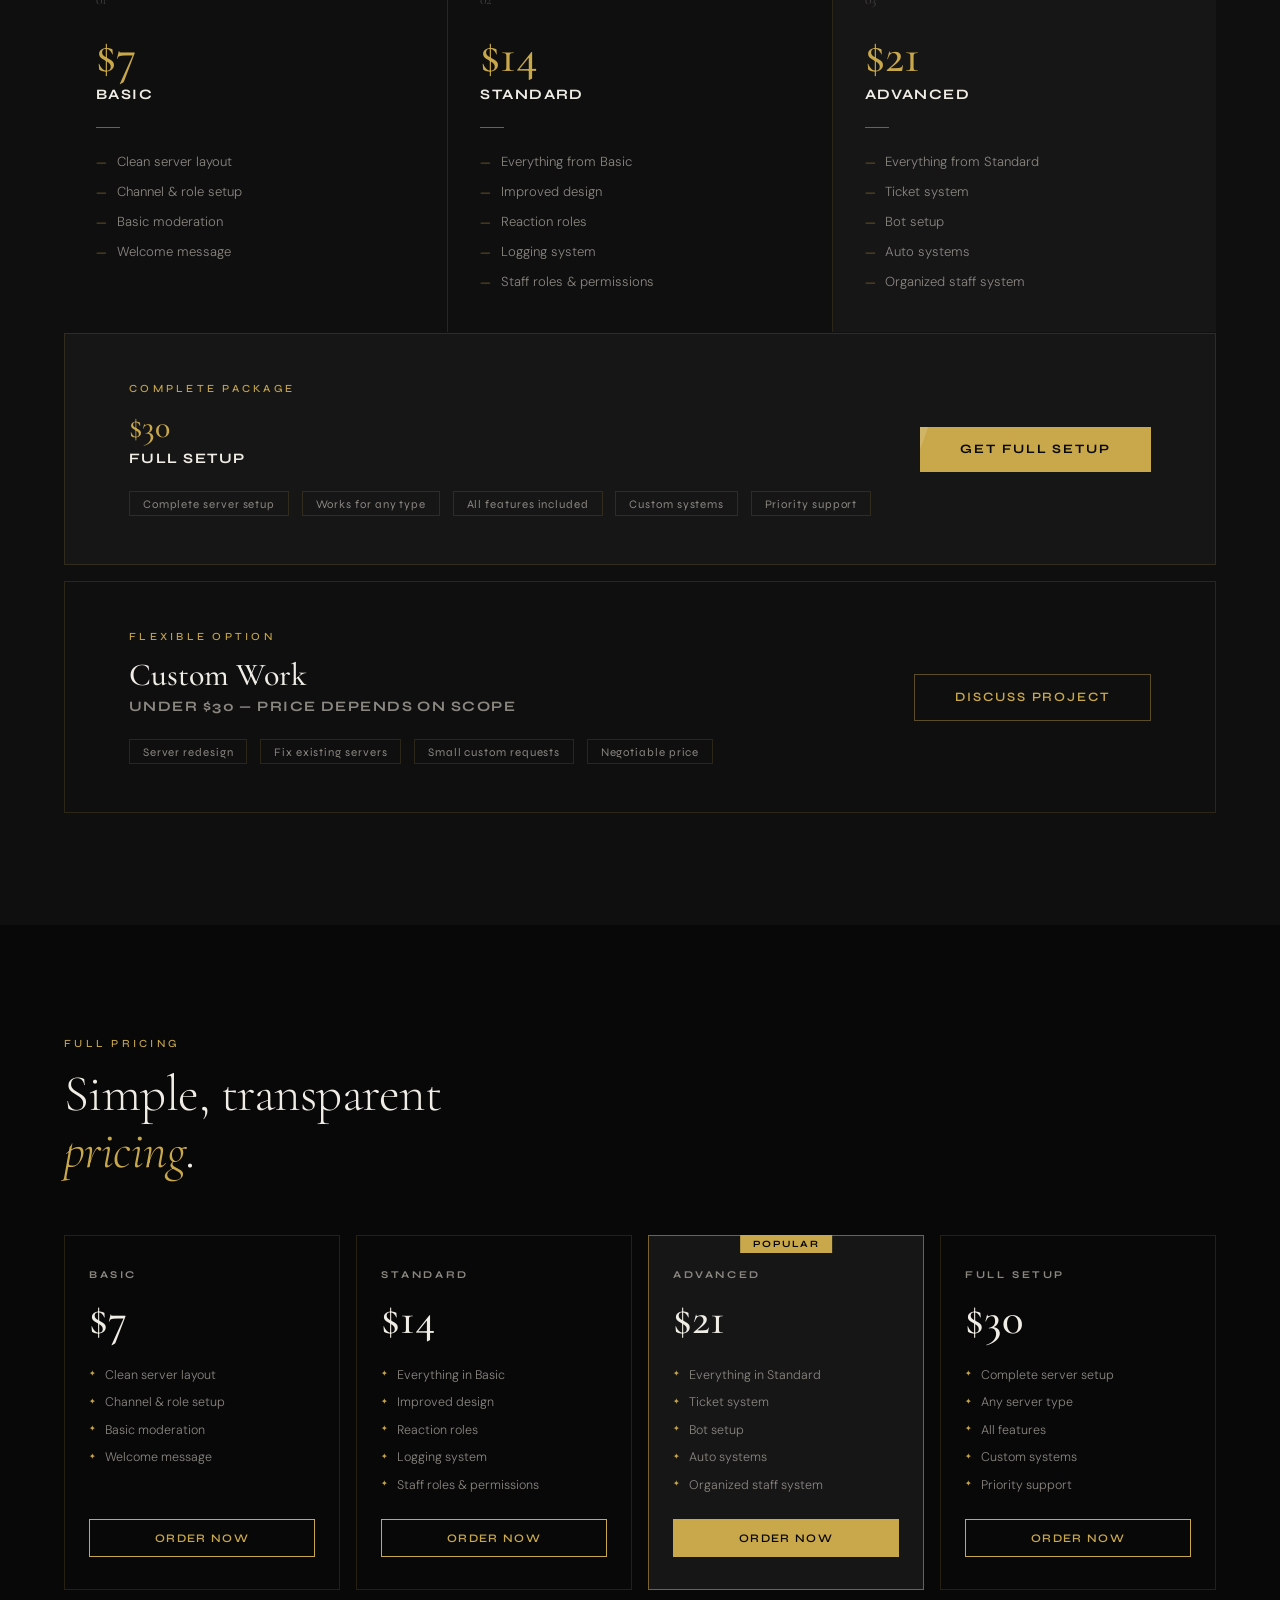
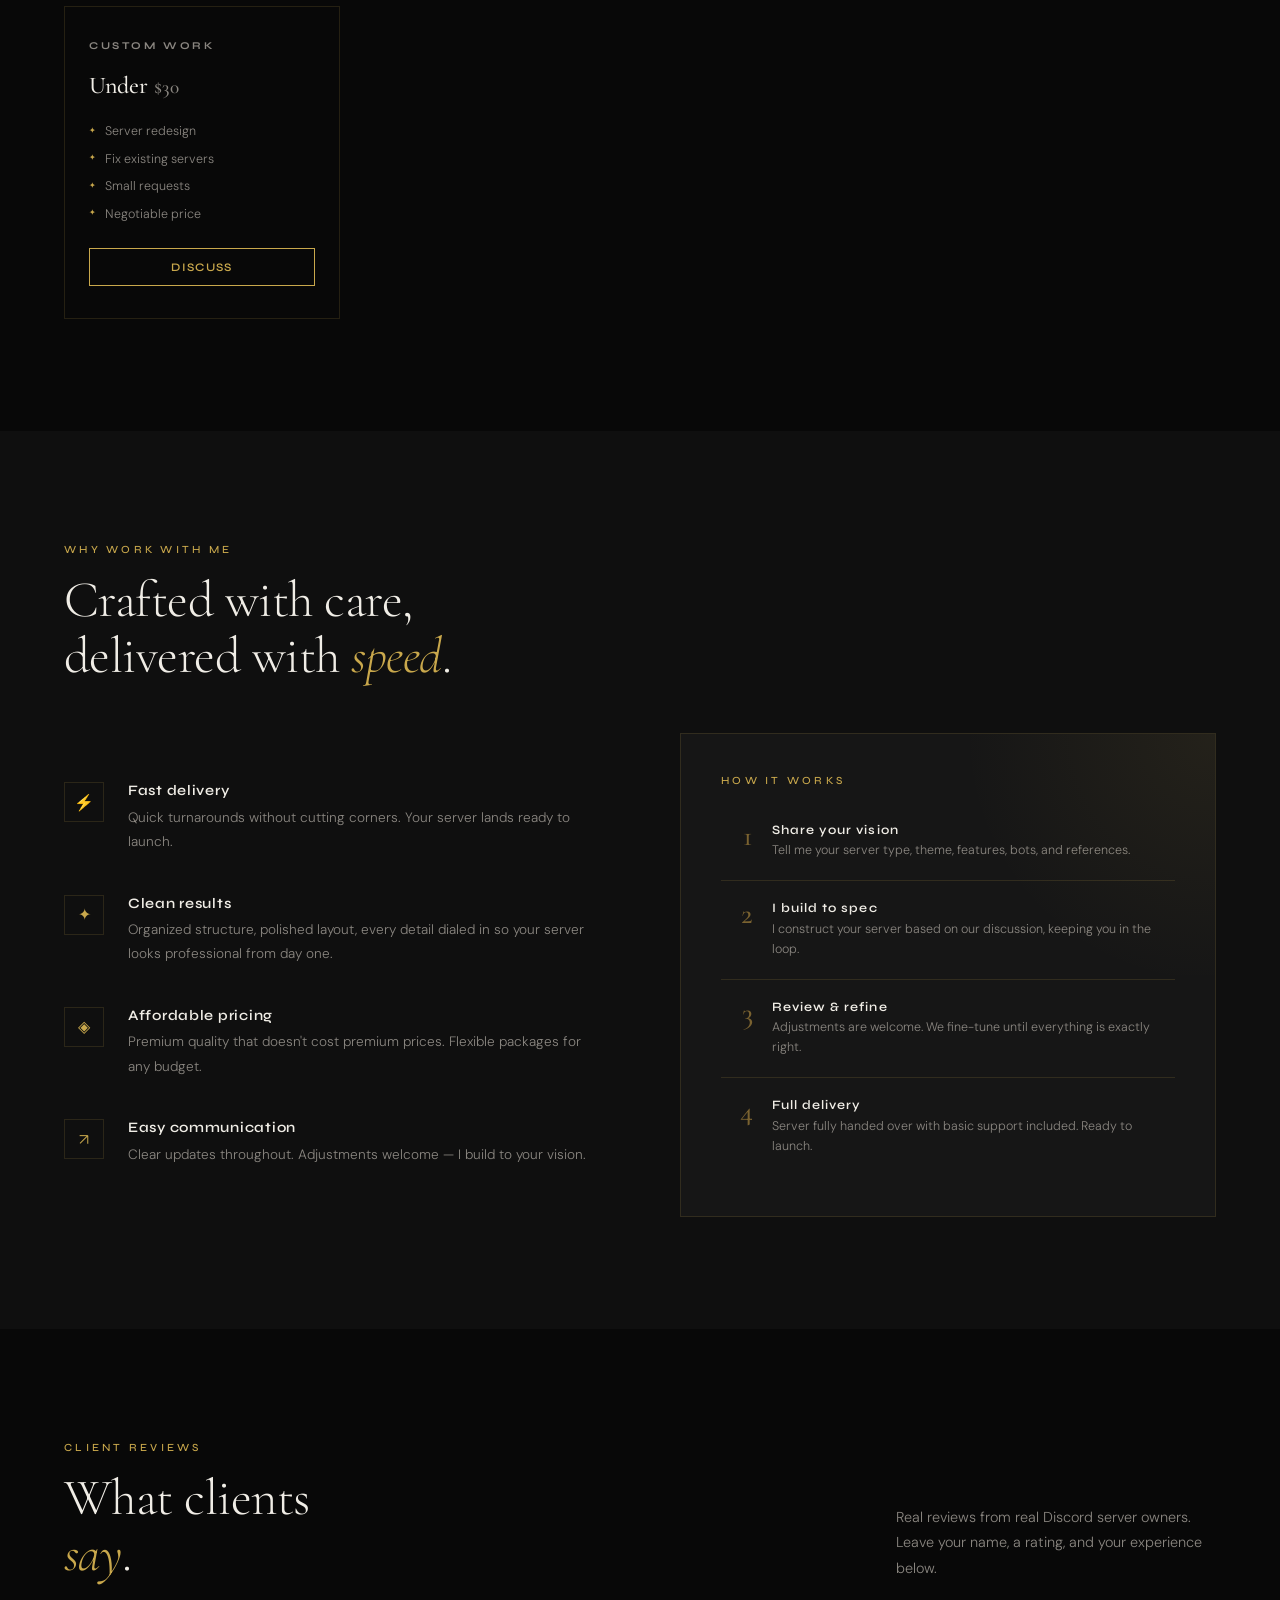
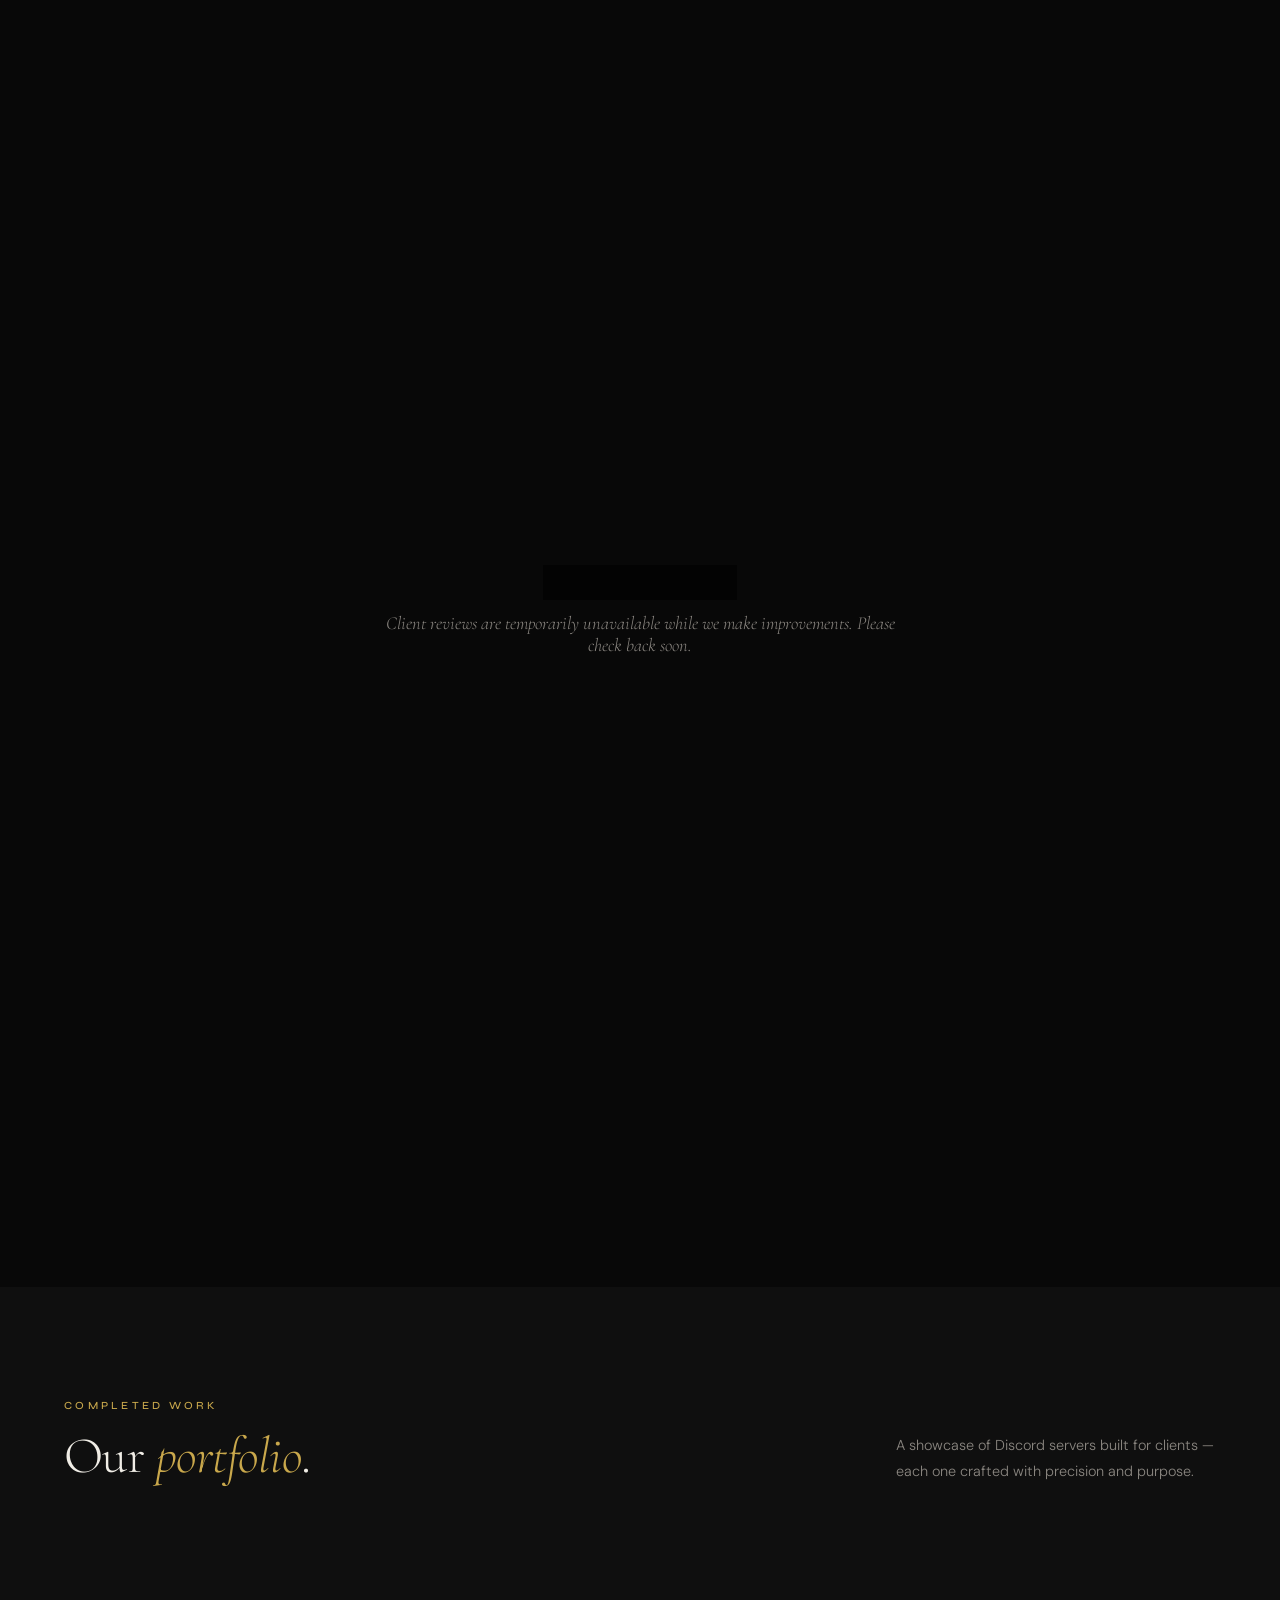
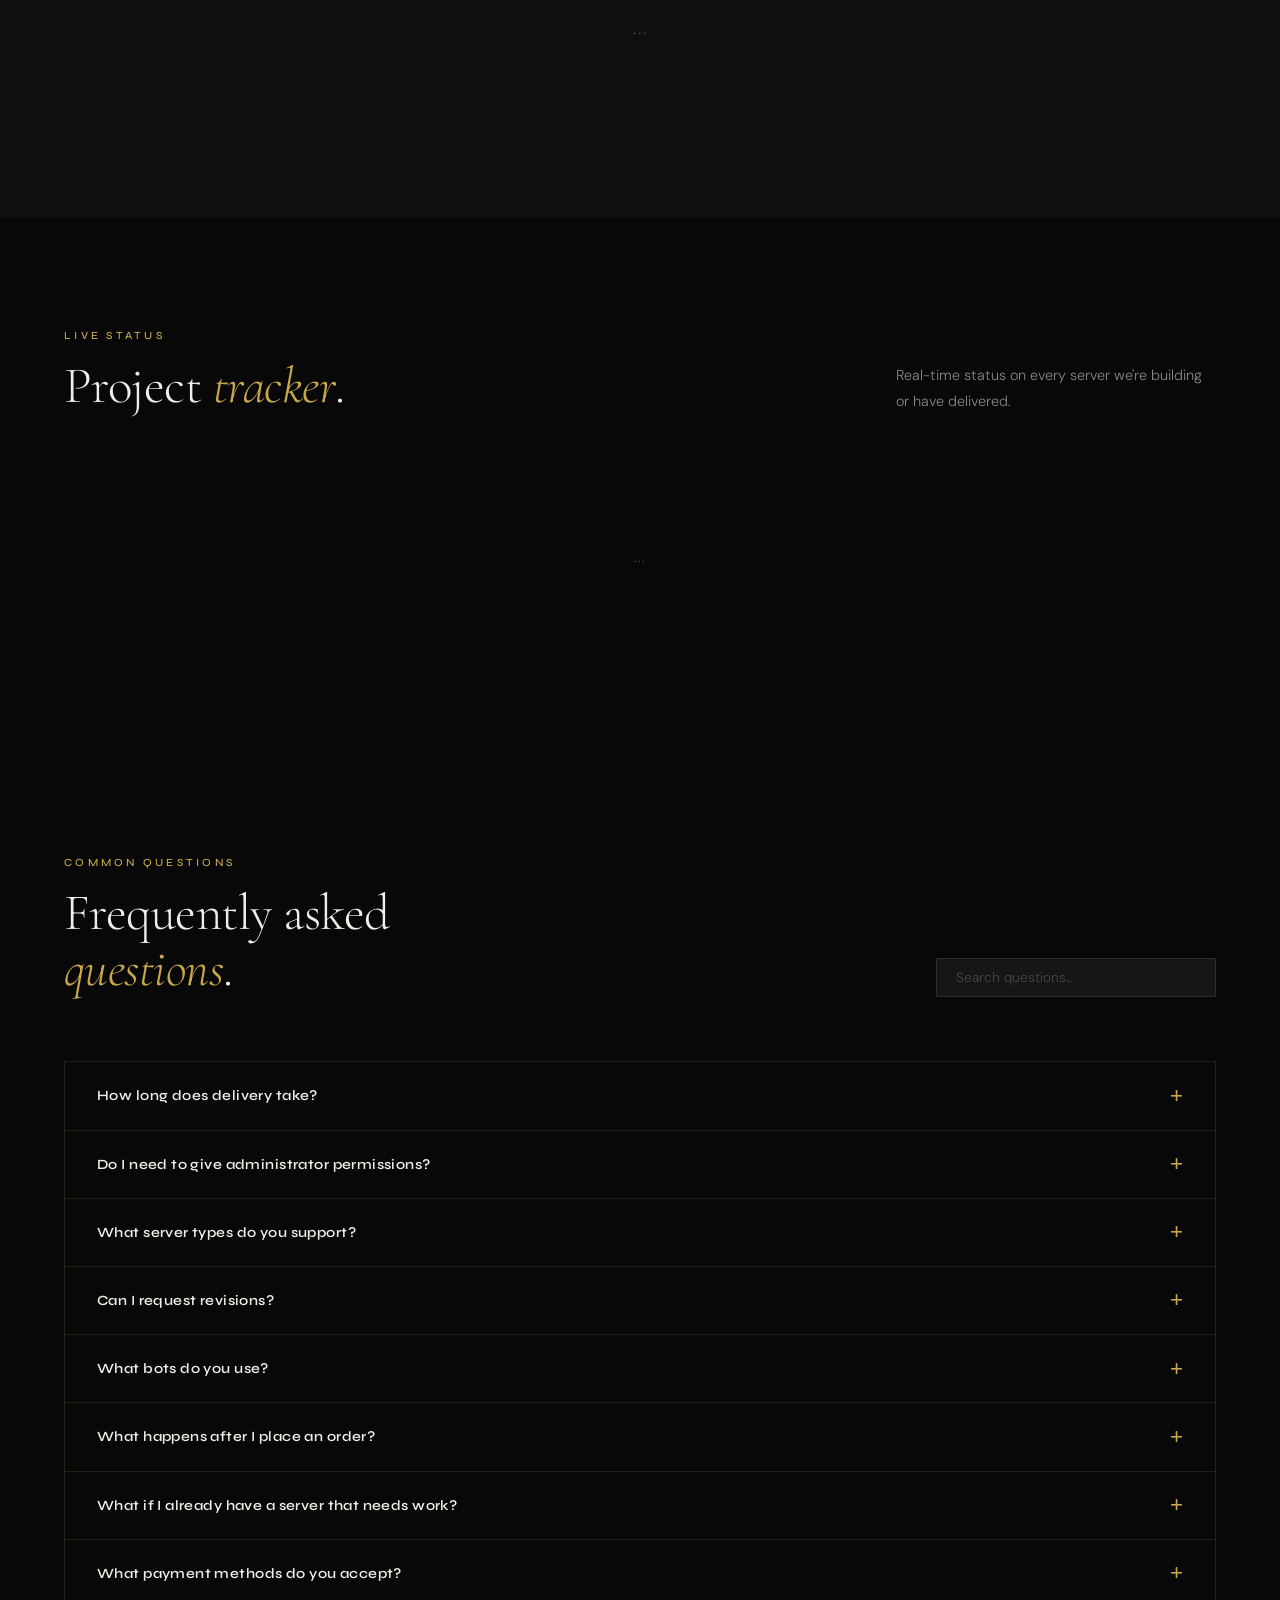
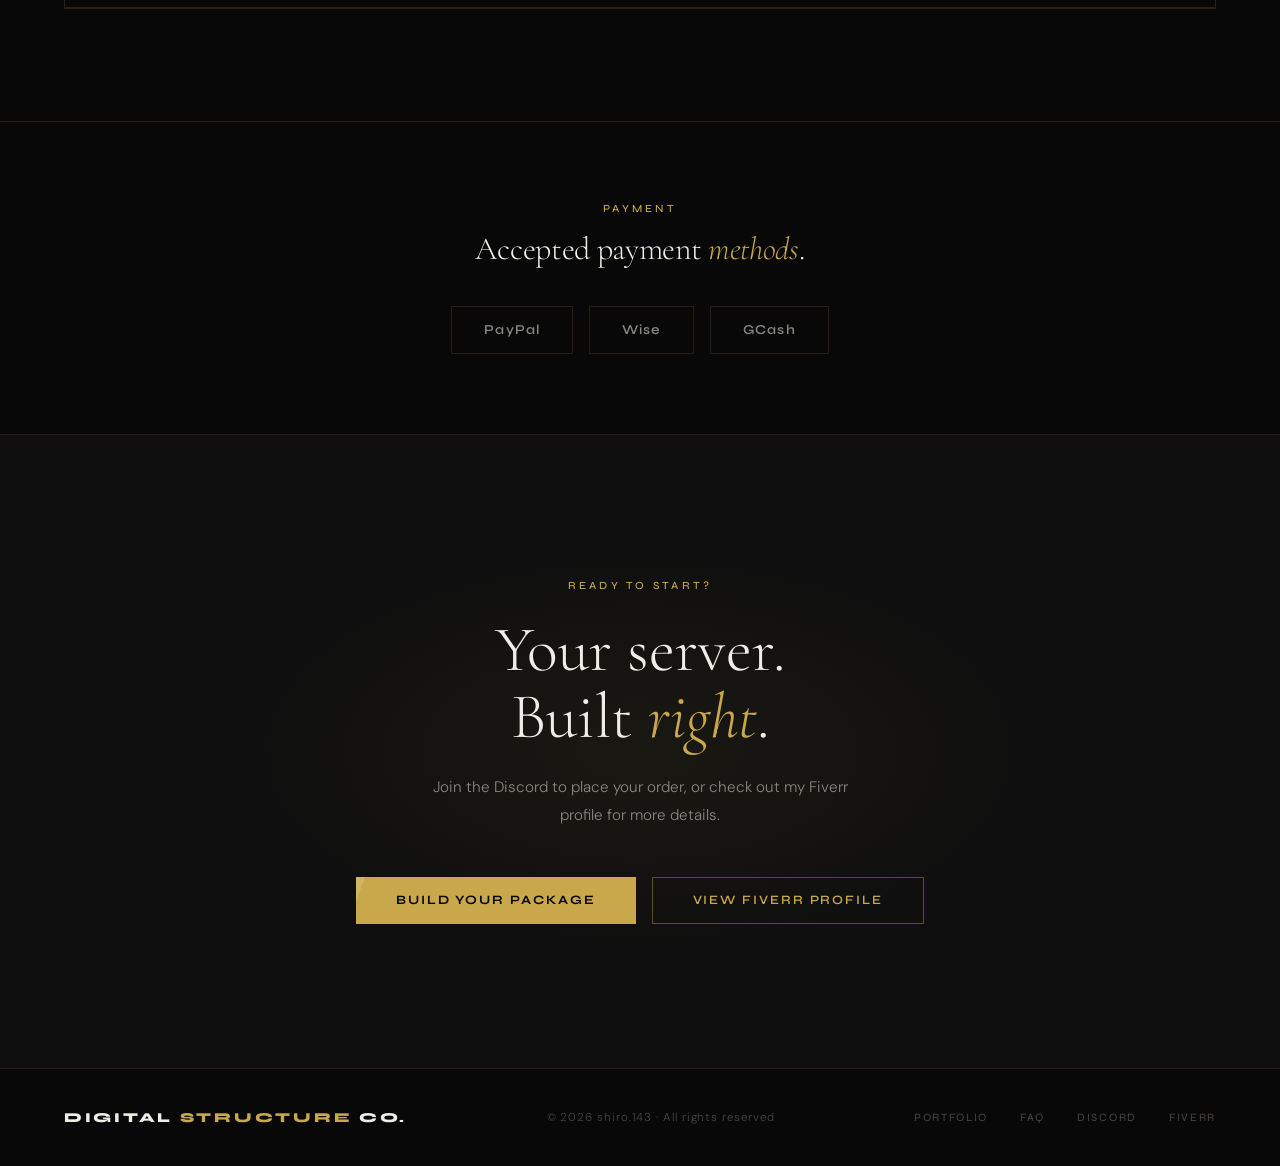
==== commit 904a4831: "Update index.html" ====
--- a/index.html
+++ b/index.html
@@ -347,6 +347,22 @@
 .card-btn.unhide:hover { border-color:var(--green);color:var(--green); }
 .review-card.hidden-review { opacity:.4;border-style:dashed; }
 .no-reviews { text-align:center;padding:4rem;color:var(--text-dim);font-family:'Cormorant Garamond',serif;font-size:1.5rem;font-style:italic; }
+.reviews-maintenance-wrap { position:relative; }
+.reviews-maintenance-wrap .reviews-blur-target { filter:blur(6px); pointer-events:none; user-select:none; }
+.reviews-maintenance-overlay {
+  position:absolute; inset:0; z-index:5;
+  display:flex; flex-direction:column; align-items:center; justify-content:center;
+  gap:.75rem; text-align:center; padding:2rem;
+}
+.reviews-maintenance-overlay .badge {
+  font-family:'Syne',sans-serif; font-size:.68rem; letter-spacing:.15em; text-transform:uppercase;
+  color:var(--gold); border:1px solid var(--gold); padding:.6rem 1.4rem; border-radius:2px;
+  background:rgba(0,0,0,.55); backdrop-filter:blur(2px);
+}
+.reviews-maintenance-overlay .sub {
+  font-family:'Cormorant Garamond',serif; font-size:1.15rem; font-style:italic; color:var(--text-muted);
+  max-width:32rem;
+}
 
 /* Filters */
 .review-controls { display:flex;align-items:center;justify-content:space-between;margin-bottom:2rem;flex-wrap:wrap;gap:1rem; }
@@ -969,68 +985,78 @@
     <p class="services-desc">Real reviews from real Discord server owners. Leave your name, a rating, and your experience below.</p>
   </div>
 
-  <!-- Rating Overview -->
-  <div class="rating-overview reveal">
-    <div class="rating-big">
-      <span class="num" id="overallRating">—</span>
-      <div class="rating-stars-display" id="overallStars"></div>
-      <span class="label" id="overallLabel">Loading reviews...</span>
-    </div>
-    <div class="rating-breakdown" id="breakdownBars">
-      <div class="breakdown-row"><span class="breakdown-label">5★</span><div class="breakdown-track"><div class="breakdown-fill" id="bar5" style="width:0%"></div></div><span class="breakdown-pct" id="pct5">0%</span></div>
-      <div class="breakdown-row"><span class="breakdown-label">4★</span><div class="breakdown-track"><div class="breakdown-fill" id="bar4" style="width:0%"></div></div><span class="breakdown-pct" id="pct4">0%</span></div>
-      <div class="breakdown-row"><span class="breakdown-label">3★</span><div class="breakdown-track"><div class="breakdown-fill" id="bar3" style="width:0%"></div></div><span class="breakdown-pct" id="pct3">0%</span></div>
-      <div class="breakdown-row"><span class="breakdown-label">2★</span><div class="breakdown-track"><div class="breakdown-fill" id="bar2" style="width:0%"></div></div><span class="breakdown-pct" id="pct2">0%</span></div>
-      <div class="breakdown-row"><span class="breakdown-label">1★</span><div class="breakdown-track"><div class="breakdown-fill" id="bar1" style="width:0%"></div></div><span class="breakdown-pct" id="pct1">0%</span></div>
-    </div>
-    <div class="rating-meta">
-      <span class="rating-total" id="totalReviews">0</span>
-      <span class="label">Total Reviews</span>
-    </div>
-  </div>
-
-  <!-- Review Form (open to everyone, no login required) -->
-  <div class="review-form-wrap reveal" id="reviewFormWrap">
-    <div class="form-user-header">
-      <p>Have you worked with Digital Structure Co.? Share your experience below.</p>
-      <span class="editing-badge" id="editingBadge">✦ Editing Your Review</span>
-    </div>
-    <div class="form-field">
-      <label>Your Name</label>
-      <input type="text" id="reviewerName" maxlength="40" placeholder="e.g. Alex M.">
-    </div>
-    <span class="star-input-label">Your Rating</span>
-    <div class="star-input" id="starInput">
-      <input type="radio" name="rating" id="s5" value="5"><label for="s5">★</label>
-      <input type="radio" name="rating" id="s4" value="4"><label for="s4">★</label>
-      <input type="radio" name="rating" id="s3" value="3"><label for="s3">★</label>
-      <input type="radio" name="rating" id="s2" value="2"><label for="s2">★</label>
-      <input type="radio" name="rating" id="s1" value="1"><label for="s1">★</label>
-    </div>
-    <div class="form-field">
-      <label>Your Review</label>
-      <textarea id="reviewText" placeholder="Share your experience working with Digital Structure Co. What did you order? How was the result?"></textarea>
-    </div>
-    <div class="form-submit">
-      <button class="btn-submit" id="submitBtn" onclick="submitReview()">Submit Review</button>
-      <span class="form-msg" id="formMsg"></span>
-    </div>
-  </div>
-
-  <!-- Review Controls -->
-  <div class="review-controls reveal">
-    <div class="filter-tabs">
-      <button class="filter-tab active" onclick="filterReviews('all', this)">All Reviews</button>
-      <button class="filter-tab" onclick="filterReviews('top', this)">Top Rated</button>
-      <button class="filter-tab" onclick="filterReviews('pinned', this)">Featured</button>
-    </div>
-    <span class="reviews-count" id="reviewsCount"></span>
-  </div>
-
-  <!-- Reviews Grid -->
-  <div class="reviews-grid" id="reviewsGrid">
-    <div class="no-reviews" style="grid-column:1/-1">
-      <span class="loading-dot">.</span><span class="loading-dot" style="animation-delay:.2s">.</span><span class="loading-dot" style="animation-delay:.4s">.</span>
+  <!-- Reviews content — temporarily under maintenance -->
+  <div class="reviews-maintenance-wrap">
+    <div class="reviews-maintenance-overlay">
+      <span class="badge">Under Maintenance</span>
+      <p class="sub">Client reviews are temporarily unavailable while we make improvements. Please check back soon.</p>
+    </div>
+
+    <div class="reviews-blur-target" aria-hidden="true">
+      <!-- Rating Overview -->
+      <div class="rating-overview reveal">
+        <div class="rating-big">
+          <span class="num" id="overallRating">—</span>
+          <div class="rating-stars-display" id="overallStars"></div>
+          <span class="label" id="overallLabel">Loading reviews...</span>
+        </div>
+        <div class="rating-breakdown" id="breakdownBars">
+          <div class="breakdown-row"><span class="breakdown-label">5★</span><div class="breakdown-track"><div class="breakdown-fill" id="bar5" style="width:0%"></div></div><span class="breakdown-pct" id="pct5">0%</span></div>
+          <div class="breakdown-row"><span class="breakdown-label">4★</span><div class="breakdown-track"><div class="breakdown-fill" id="bar4" style="width:0%"></div></div><span class="breakdown-pct" id="pct4">0%</span></div>
+          <div class="breakdown-row"><span class="breakdown-label">3★</span><div class="breakdown-track"><div class="breakdown-fill" id="bar3" style="width:0%"></div></div><span class="breakdown-pct" id="pct3">0%</span></div>
+          <div class="breakdown-row"><span class="breakdown-label">2★</span><div class="breakdown-track"><div class="breakdown-fill" id="bar2" style="width:0%"></div></div><span class="breakdown-pct" id="pct2">0%</span></div>
+          <div class="breakdown-row"><span class="breakdown-label">1★</span><div class="breakdown-track"><div class="breakdown-fill" id="bar1" style="width:0%"></div></div><span class="breakdown-pct" id="pct1">0%</span></div>
+        </div>
+        <div class="rating-meta">
+          <span class="rating-total" id="totalReviews">0</span>
+          <span class="label">Total Reviews</span>
+        </div>
+      </div>
+
+      <!-- Review Form (open to everyone, no login required) -->
+      <div class="review-form-wrap reveal" id="reviewFormWrap">
+        <div class="form-user-header">
+          <p>Have you worked with Digital Structure Co.? Share your experience below.</p>
+          <span class="editing-badge" id="editingBadge">✦ Editing Your Review</span>
+        </div>
+        <div class="form-field">
+          <label>Your Name</label>
+          <input type="text" id="reviewerName" maxlength="40" placeholder="e.g. Alex M.">
+        </div>
+        <span class="star-input-label">Your Rating</span>
+        <div class="star-input" id="starInput">
+          <input type="radio" name="rating" id="s5" value="5"><label for="s5">★</label>
+          <input type="radio" name="rating" id="s4" value="4"><label for="s4">★</label>
+          <input type="radio" name="rating" id="s3" value="3"><label for="s3">★</label>
+          <input type="radio" name="rating" id="s2" value="2"><label for="s2">★</label>
+          <input type="radio" name="rating" id="s1" value="1"><label for="s1">★</label>
+        </div>
+        <div class="form-field">
+          <label>Your Review</label>
+          <textarea id="reviewText" placeholder="Share your experience working with Digital Structure Co. What did you order? How was the result?"></textarea>
+        </div>
+        <div class="form-submit">
+          <button class="btn-submit" id="submitBtn" onclick="submitReview()">Submit Review</button>
+          <span class="form-msg" id="formMsg"></span>
+        </div>
+      </div>
+
+      <!-- Review Controls -->
+      <div class="review-controls reveal">
+        <div class="filter-tabs">
+          <button class="filter-tab active" onclick="filterReviews('all', this)">All Reviews</button>
+          <button class="filter-tab" onclick="filterReviews('top', this)">Top Rated</button>
+          <button class="filter-tab" onclick="filterReviews('pinned', this)">Featured</button>
+        </div>
+        <span class="reviews-count" id="reviewsCount"></span>
+      </div>
+
+      <!-- Reviews Grid -->
+      <div class="reviews-grid" id="reviewsGrid">
+        <div class="no-reviews" style="grid-column:1/-1">
+          <span class="loading-dot">.</span><span class="loading-dot" style="animation-delay:.2s">.</span><span class="loading-dot" style="animation-delay:.4s">.</span>
+        </div>
+      </div>
     </div>
   </div>
 </section>
@@ -2006,7 +2032,10 @@
 });
 
 // ── REVIEWS ────────────────────────────────────────────────────────────
+const REVIEWS_MAINTENANCE_MODE = true;
+
 async function loadReviews() {
+  if (REVIEWS_MAINTENANCE_MODE) return;
   let query = sb.from('reviews')
     .select('*')
     .order('is_pinned', { ascending: false })
@@ -2130,6 +2159,7 @@
 const MY_REVIEW_KEY = 'dsc_my_review_id';
 
 async function submitReview() {
+  if (REVIEWS_MAINTENANCE_MODE) return;
   const nameEl = document.getElementById('reviewerName');
   const ratingEl = document.querySelector('input[name="rating"]:checked');
   const text = document.getElementById('reviewText').value.trim();
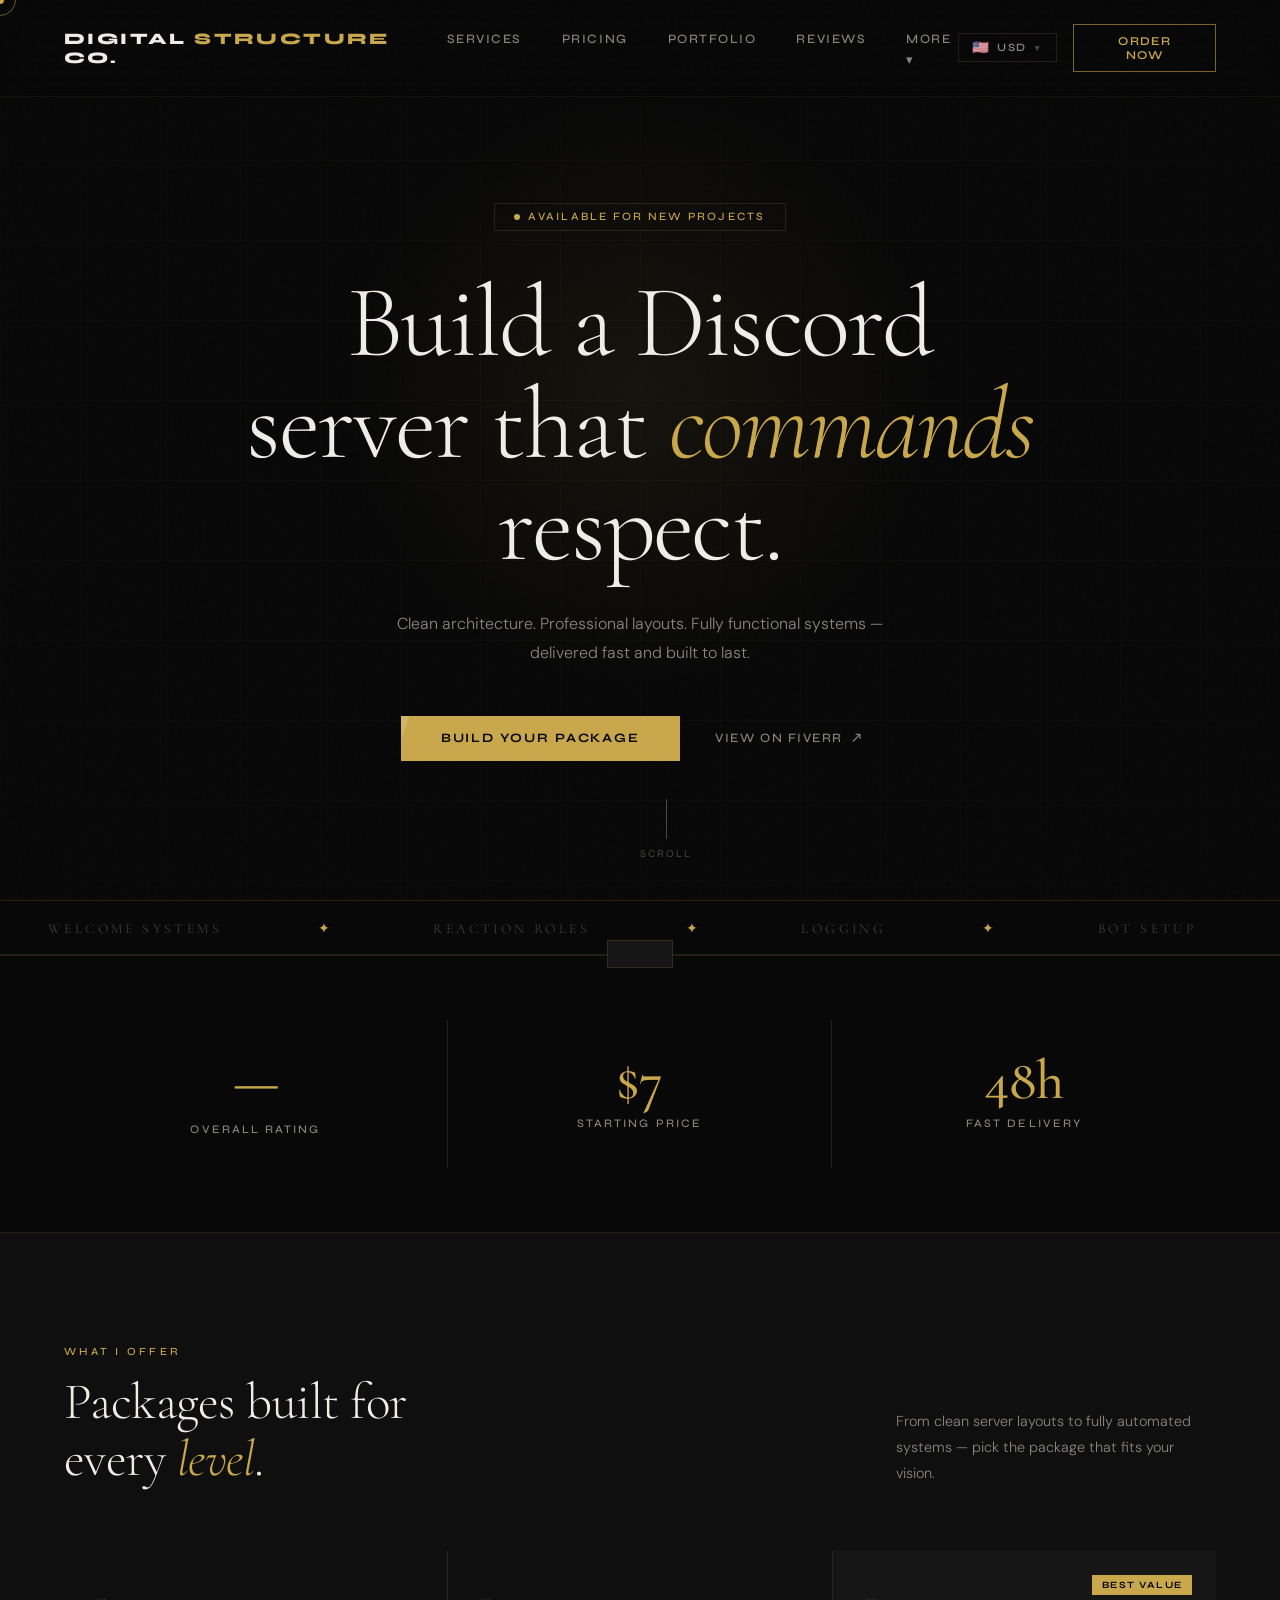
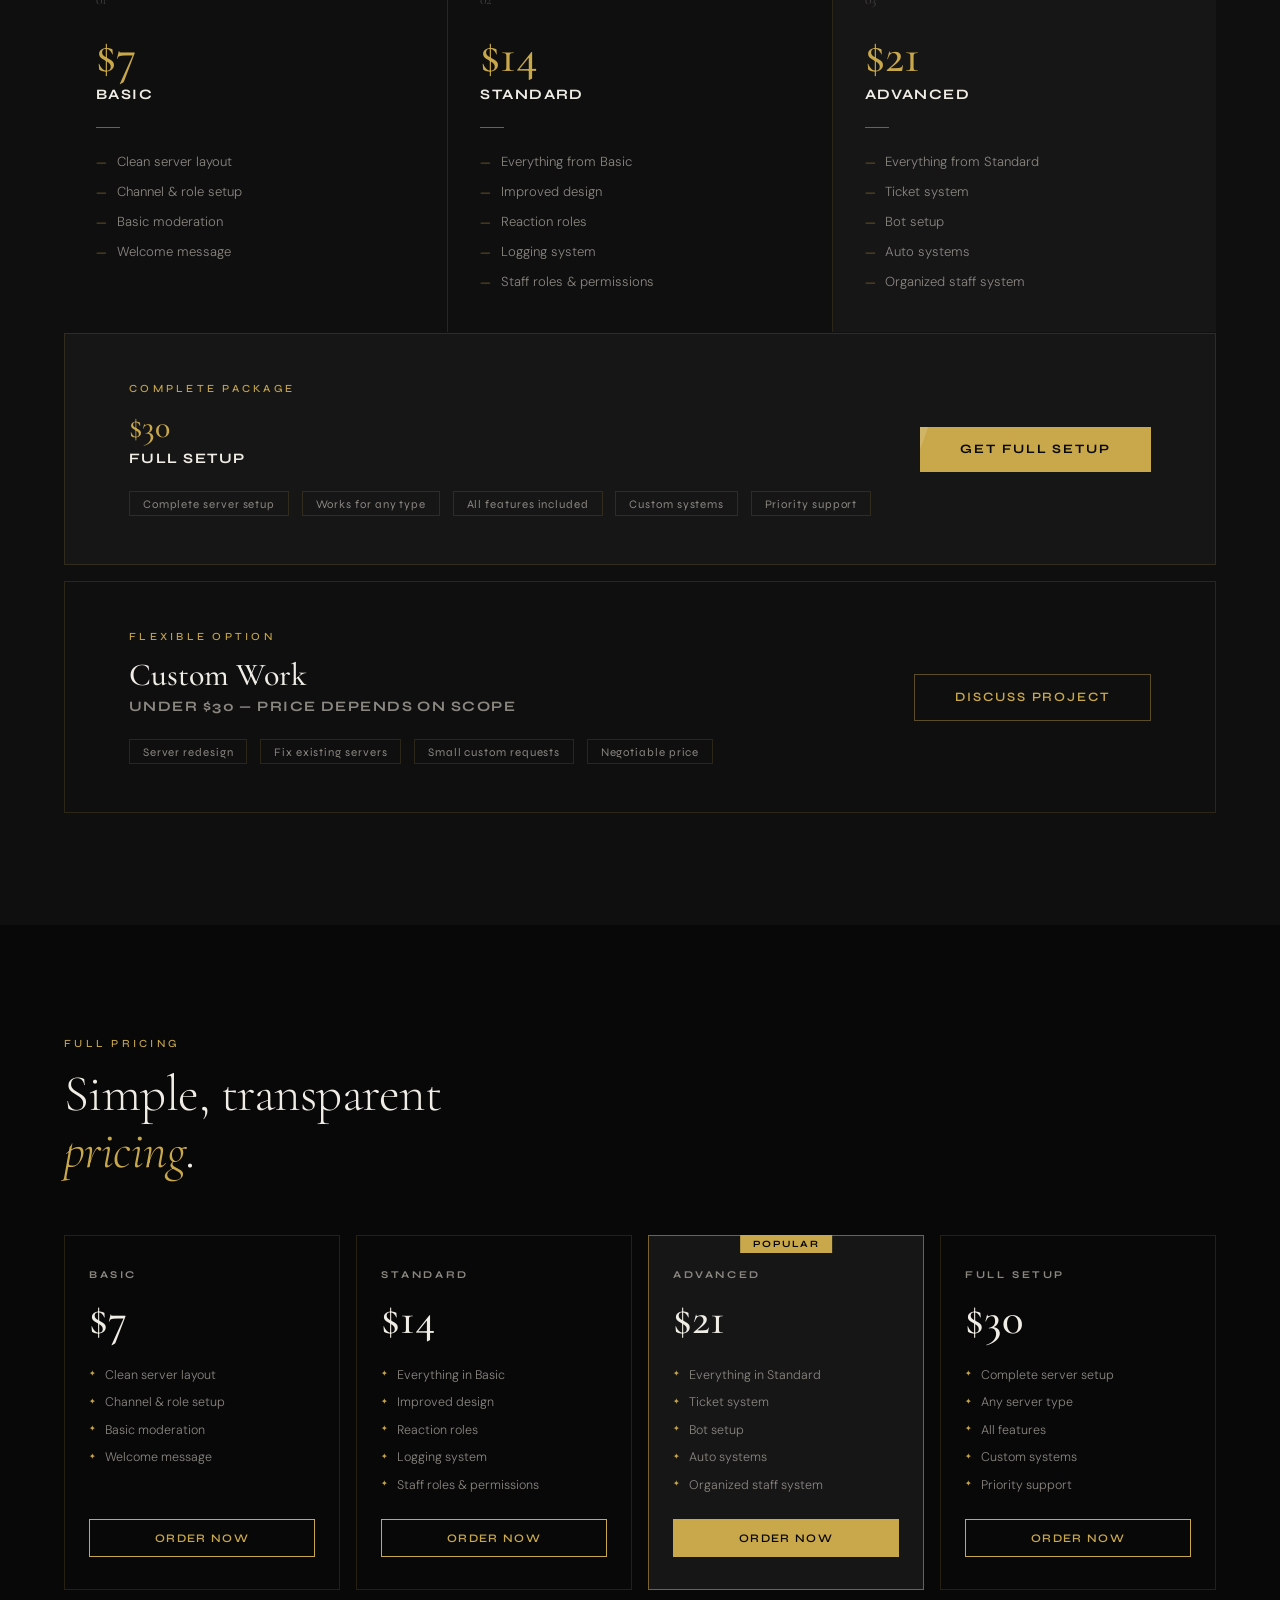
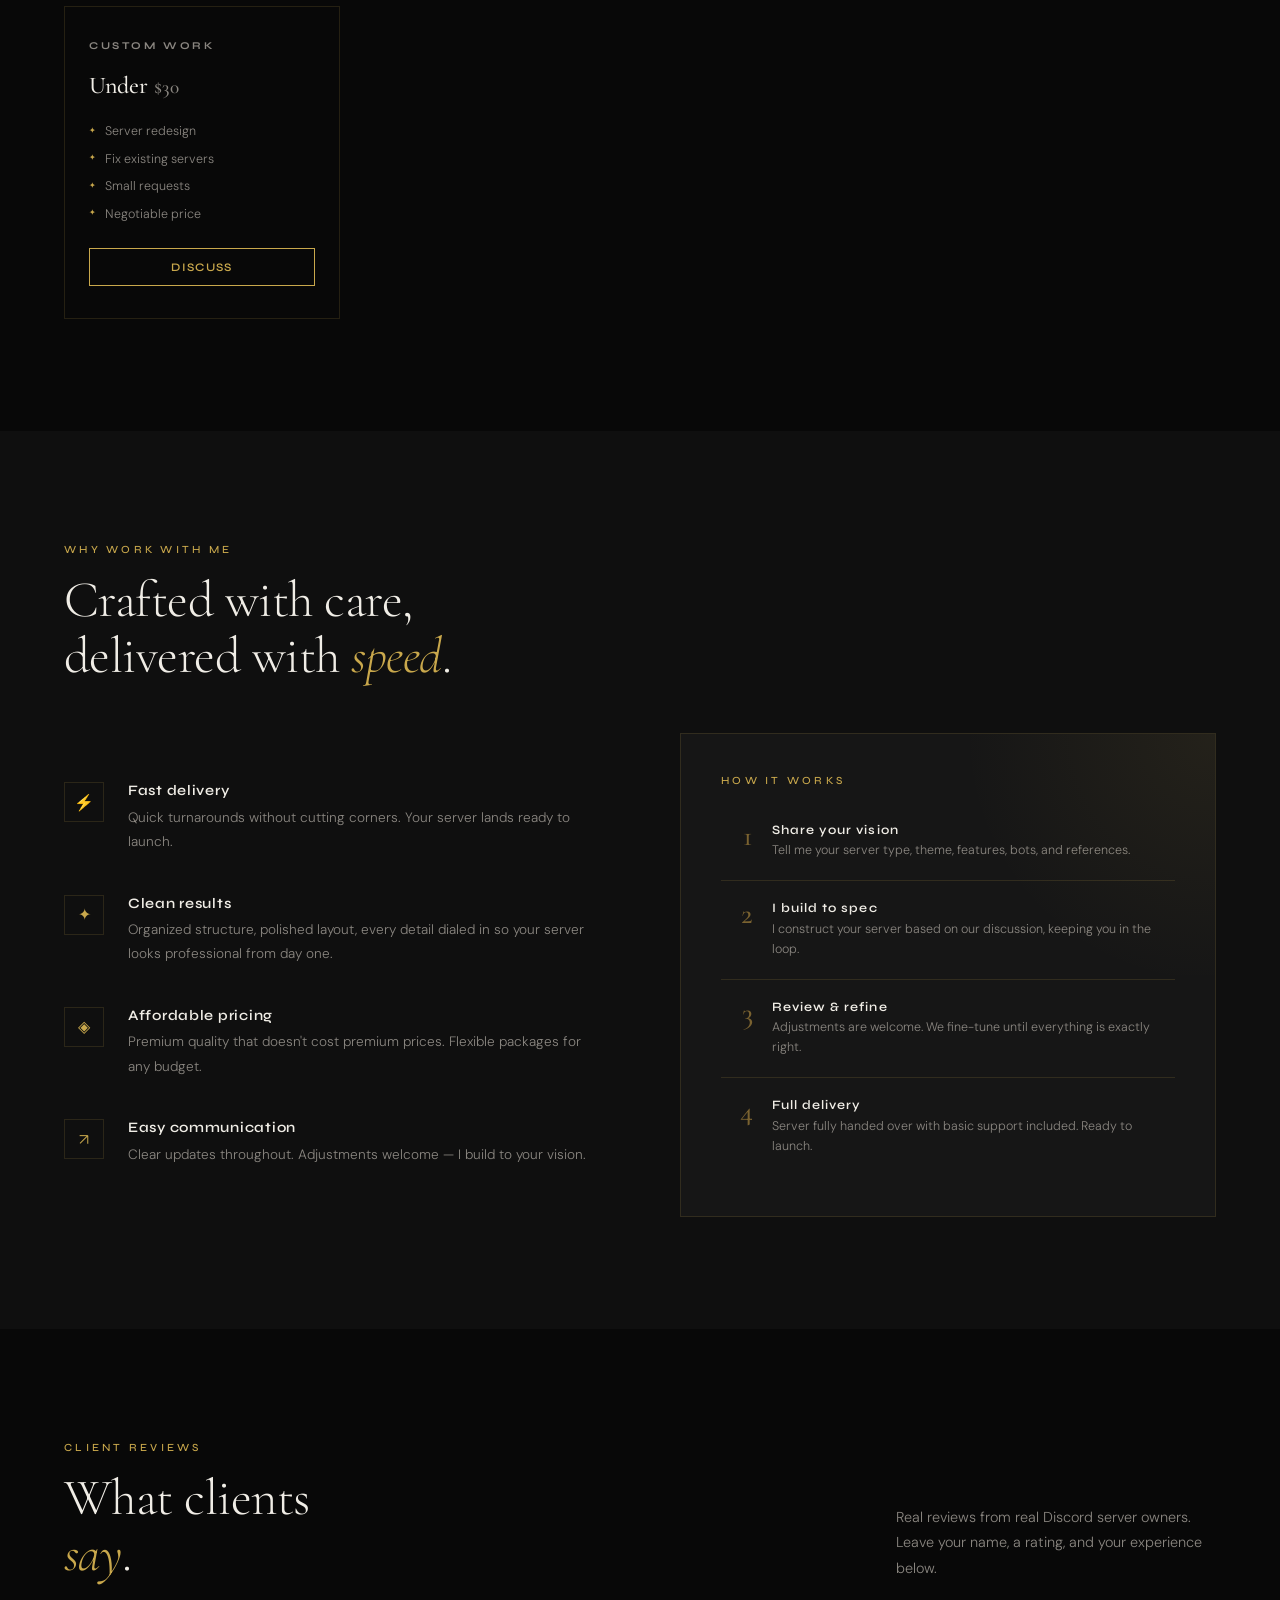
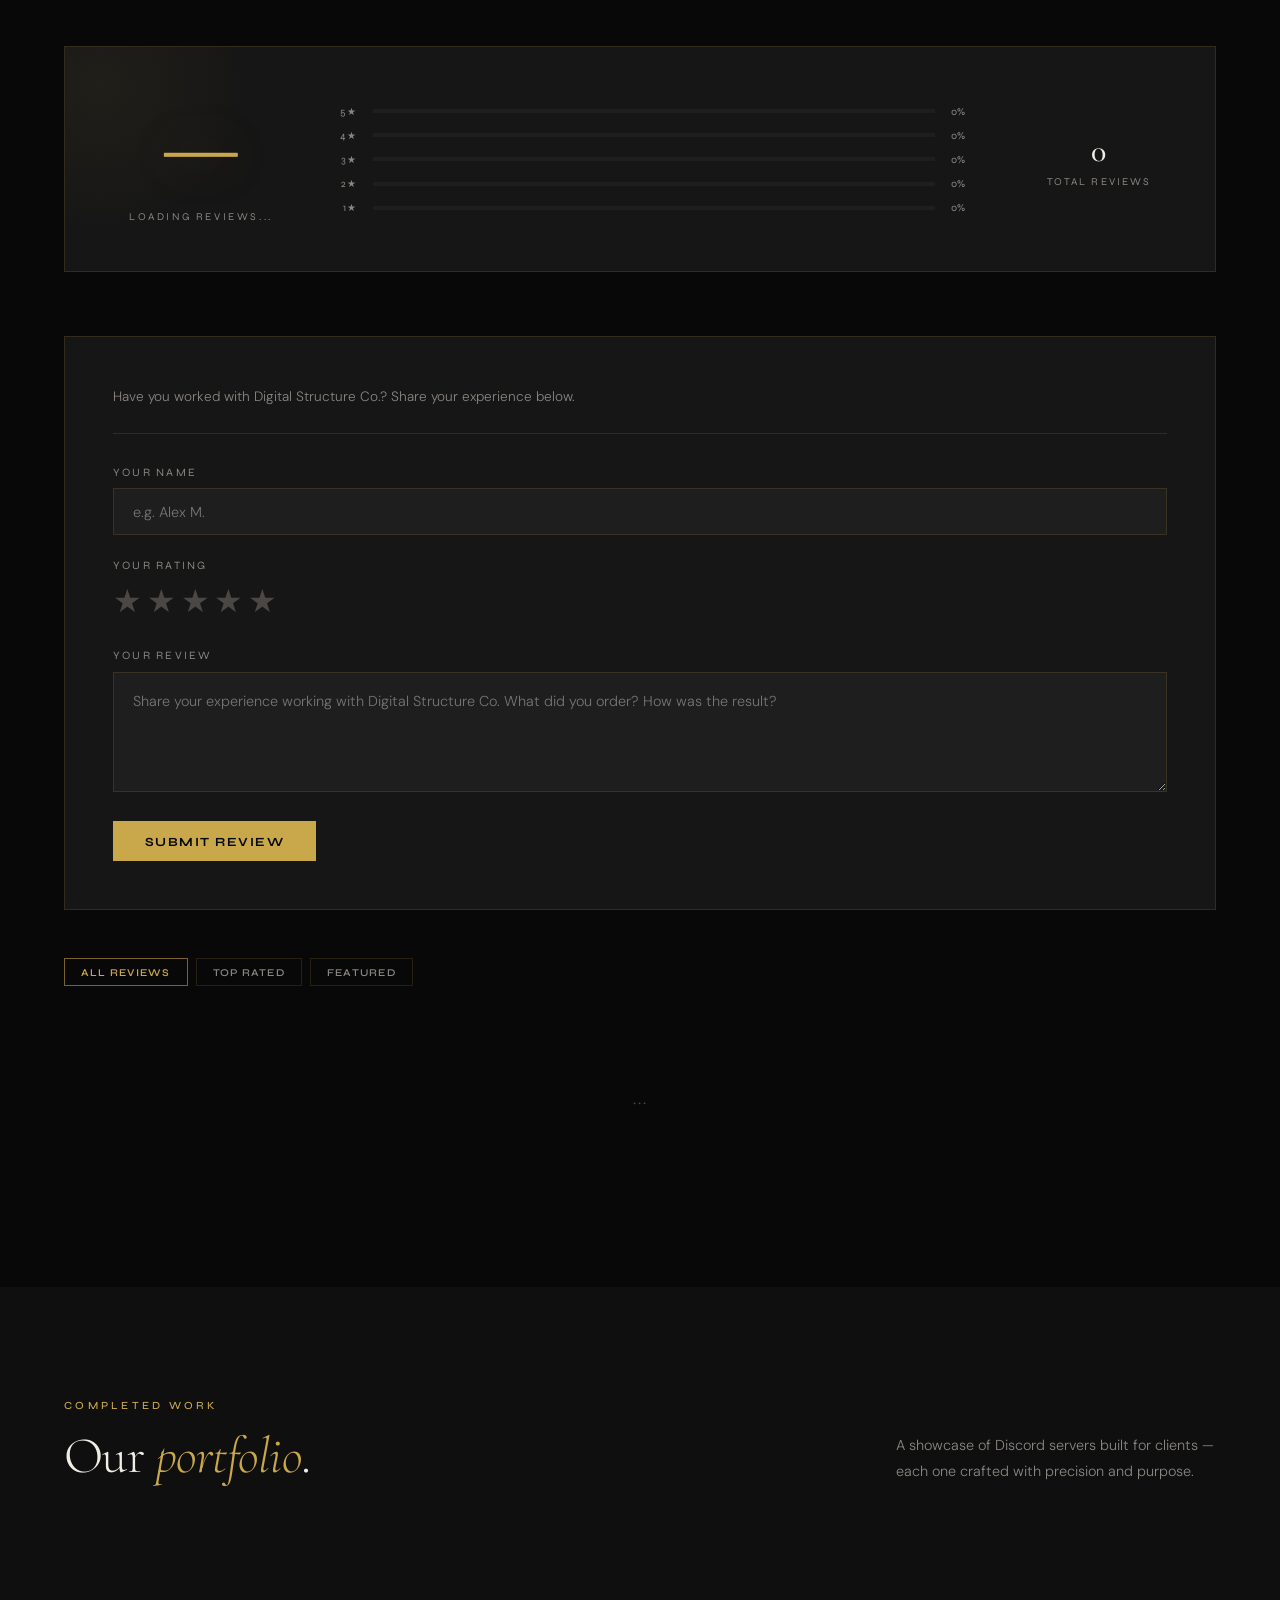
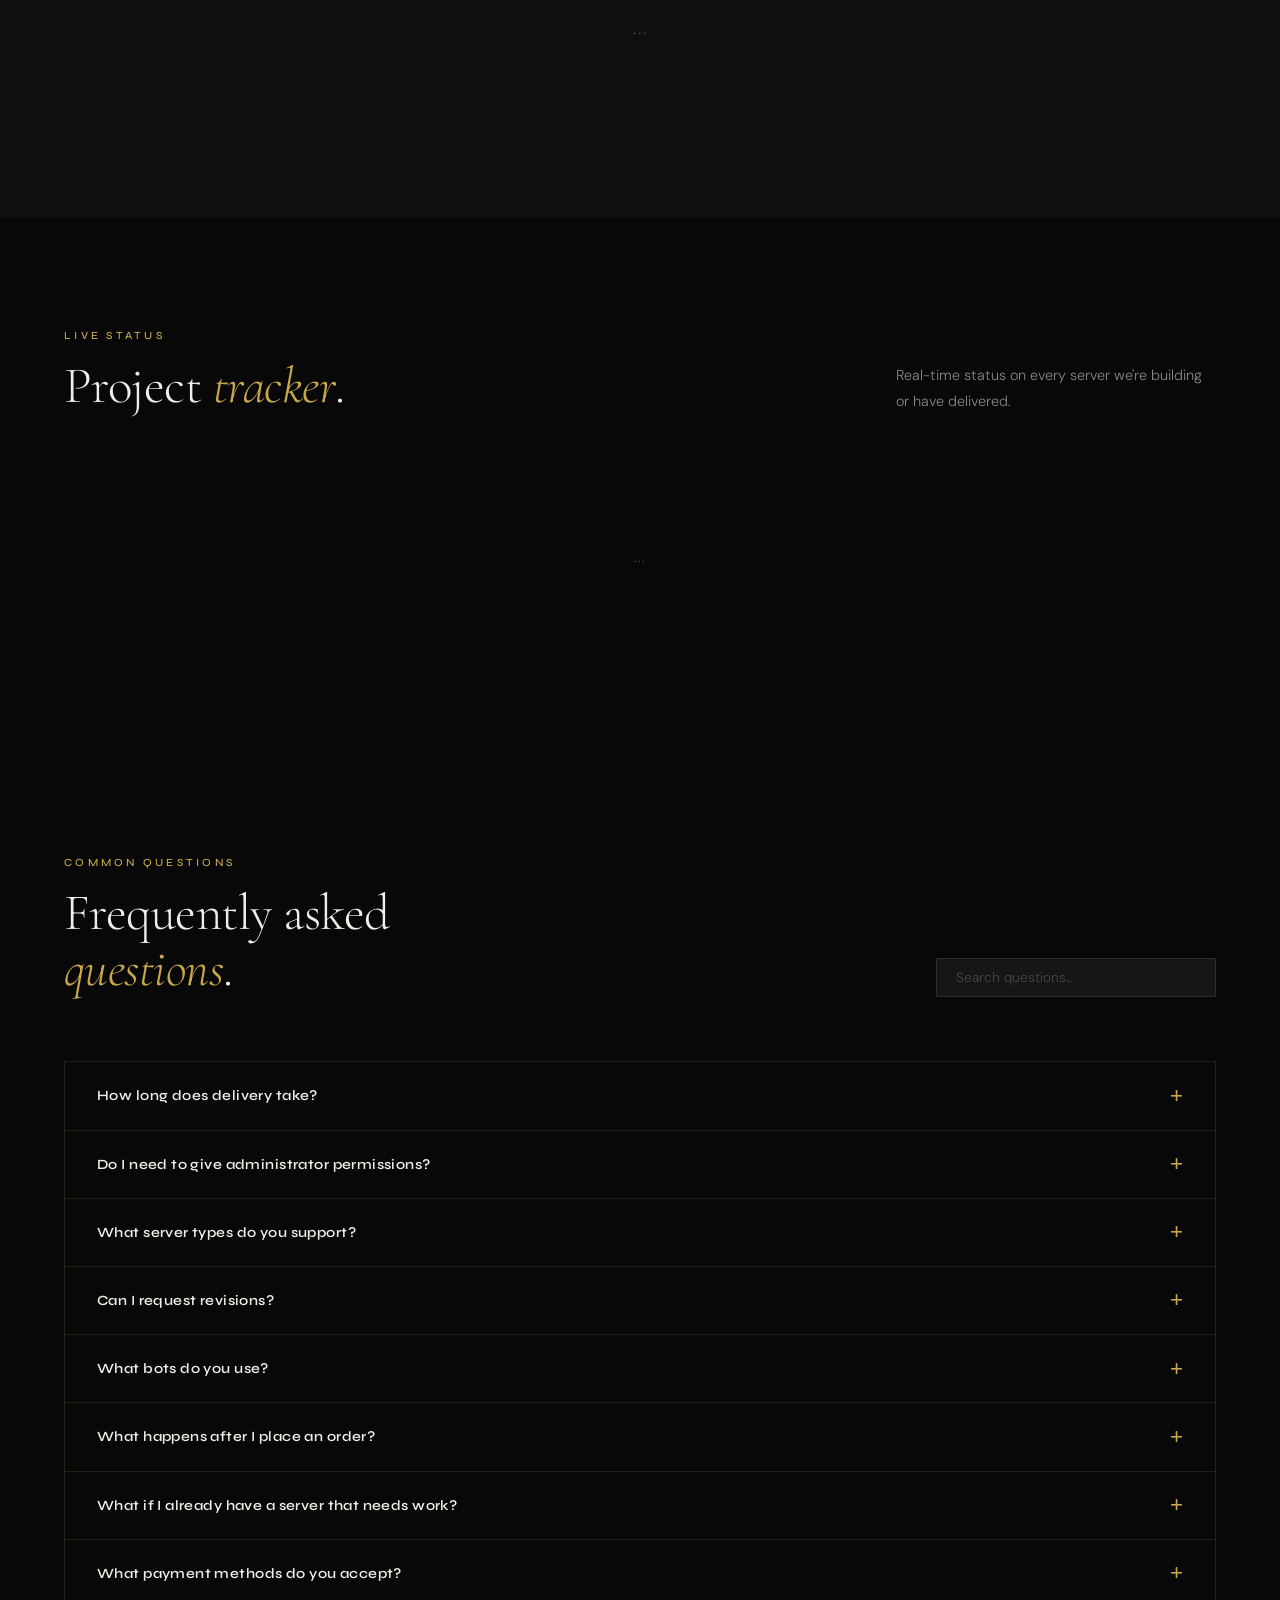
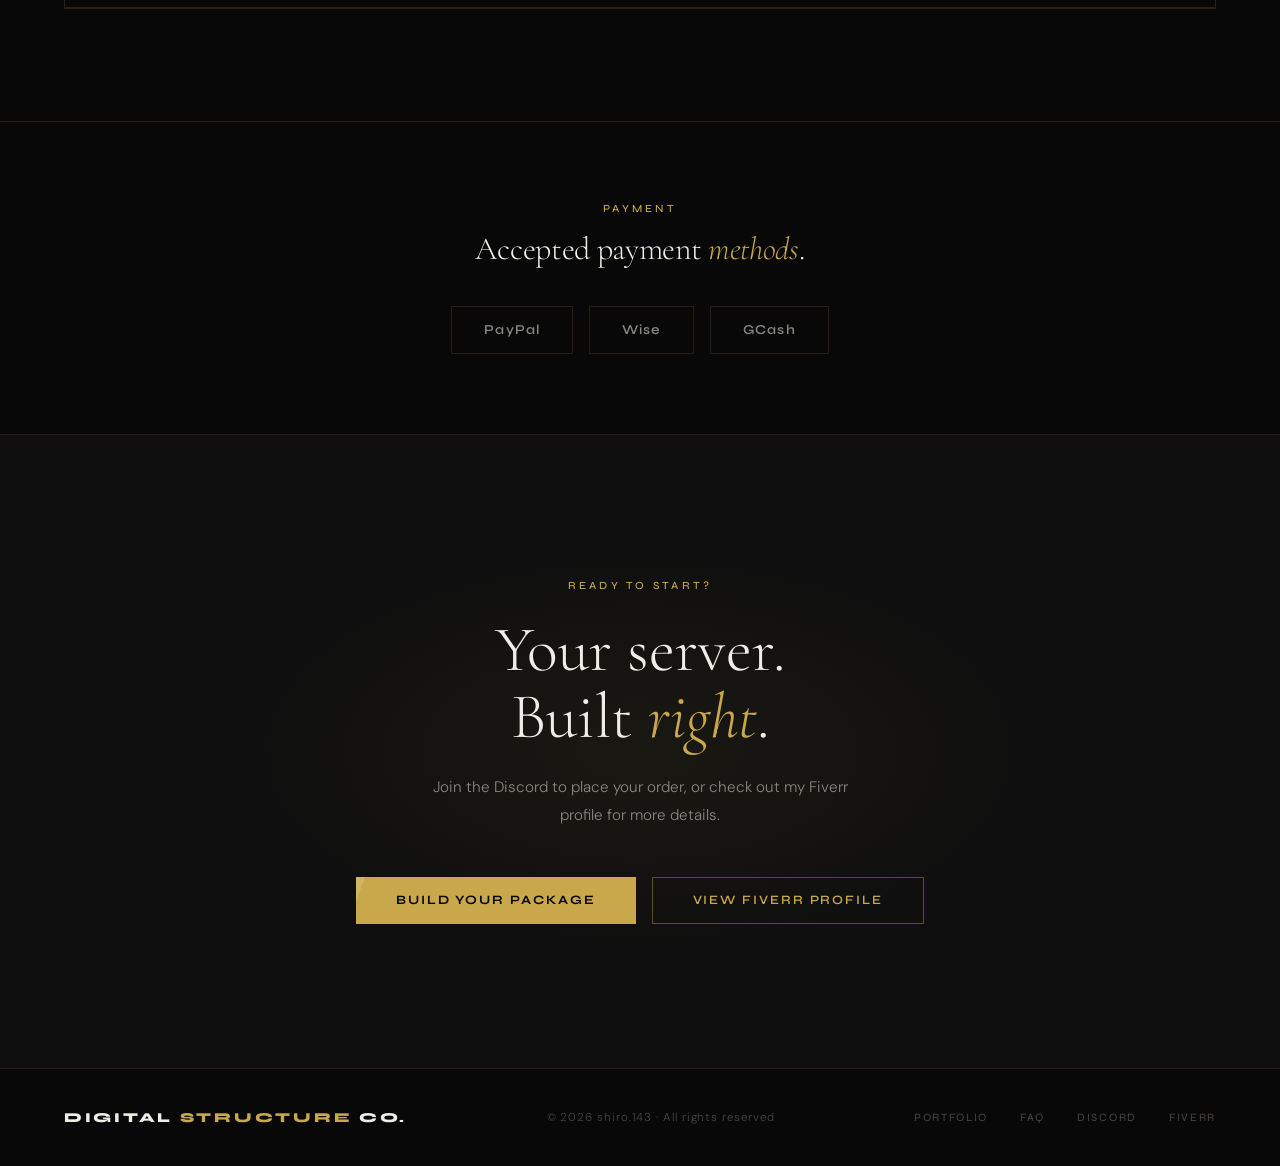
==== commit a757b8a2: "Update index.html" ====
--- a/index.html
+++ b/index.html
@@ -348,21 +348,6 @@
 .review-card.hidden-review { opacity:.4;border-style:dashed; }
 .no-reviews { text-align:center;padding:4rem;color:var(--text-dim);font-family:'Cormorant Garamond',serif;font-size:1.5rem;font-style:italic; }
 .reviews-maintenance-wrap { position:relative; }
-.reviews-maintenance-wrap .reviews-blur-target { filter:blur(6px); pointer-events:none; user-select:none; }
-.reviews-maintenance-overlay {
-  position:absolute; inset:0; z-index:5;
-  display:flex; flex-direction:column; align-items:center; justify-content:center;
-  gap:.75rem; text-align:center; padding:2rem;
-}
-.reviews-maintenance-overlay .badge {
-  font-family:'Syne',sans-serif; font-size:.68rem; letter-spacing:.15em; text-transform:uppercase;
-  color:var(--gold); border:1px solid var(--gold); padding:.6rem 1.4rem; border-radius:2px;
-  background:rgba(0,0,0,.55); backdrop-filter:blur(2px);
-}
-.reviews-maintenance-overlay .sub {
-  font-family:'Cormorant Garamond',serif; font-size:1.15rem; font-style:italic; color:var(--text-muted);
-  max-width:32rem;
-}
 
 /* Filters */
 .review-controls { display:flex;align-items:center;justify-content:space-between;margin-bottom:2rem;flex-wrap:wrap;gap:1rem; }
@@ -985,14 +970,9 @@
     <p class="services-desc">Real reviews from real Discord server owners. Leave your name, a rating, and your experience below.</p>
   </div>
 
-  <!-- Reviews content — temporarily under maintenance -->
+  <!-- Reviews content -->
   <div class="reviews-maintenance-wrap">
-    <div class="reviews-maintenance-overlay">
-      <span class="badge">Under Maintenance</span>
-      <p class="sub">Client reviews are temporarily unavailable while we make improvements. Please check back soon.</p>
-    </div>
-
-    <div class="reviews-blur-target" aria-hidden="true">
+    <div class="reviews-blur-target">
       <!-- Rating Overview -->
       <div class="rating-overview reveal">
         <div class="rating-big">
@@ -2032,7 +2012,7 @@
 });
 
 // ── REVIEWS ────────────────────────────────────────────────────────────
-const REVIEWS_MAINTENANCE_MODE = true;
+const REVIEWS_MAINTENANCE_MODE = false;
 
 async function loadReviews() {
   if (REVIEWS_MAINTENANCE_MODE) return;
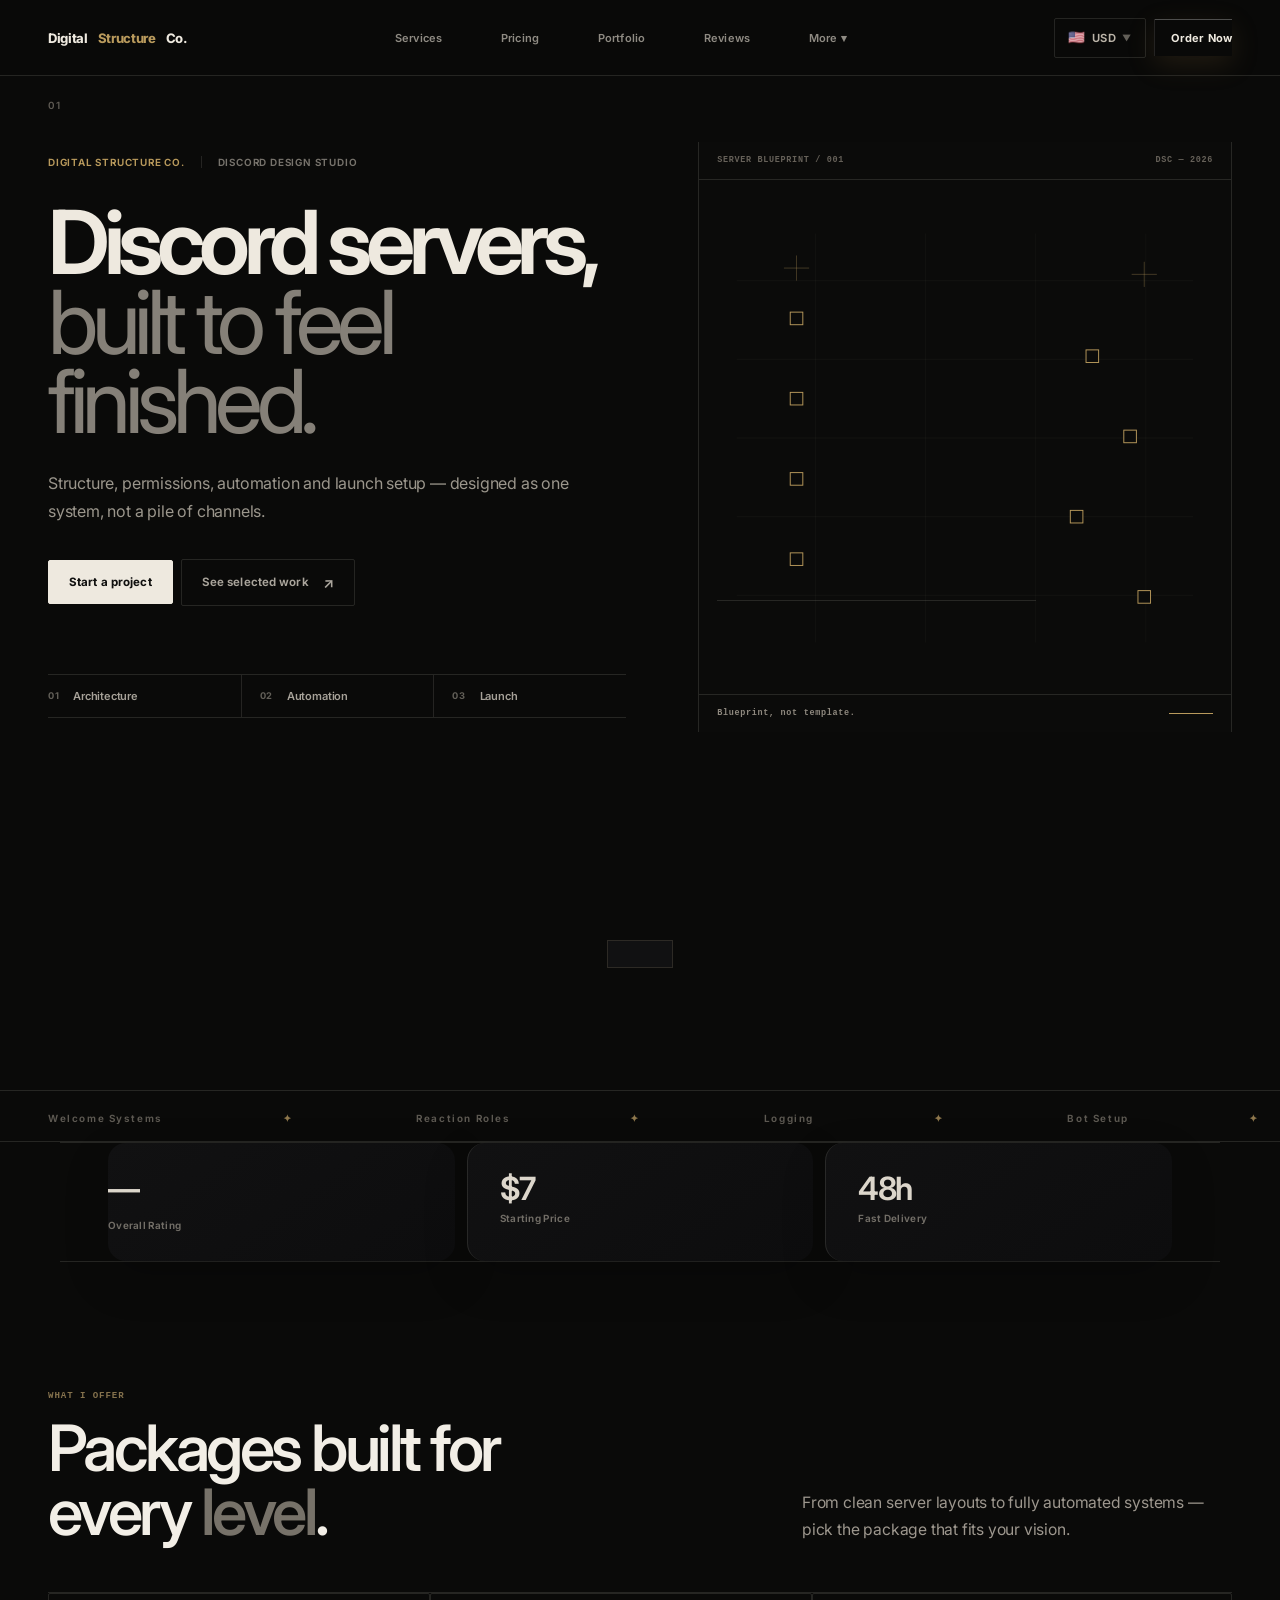
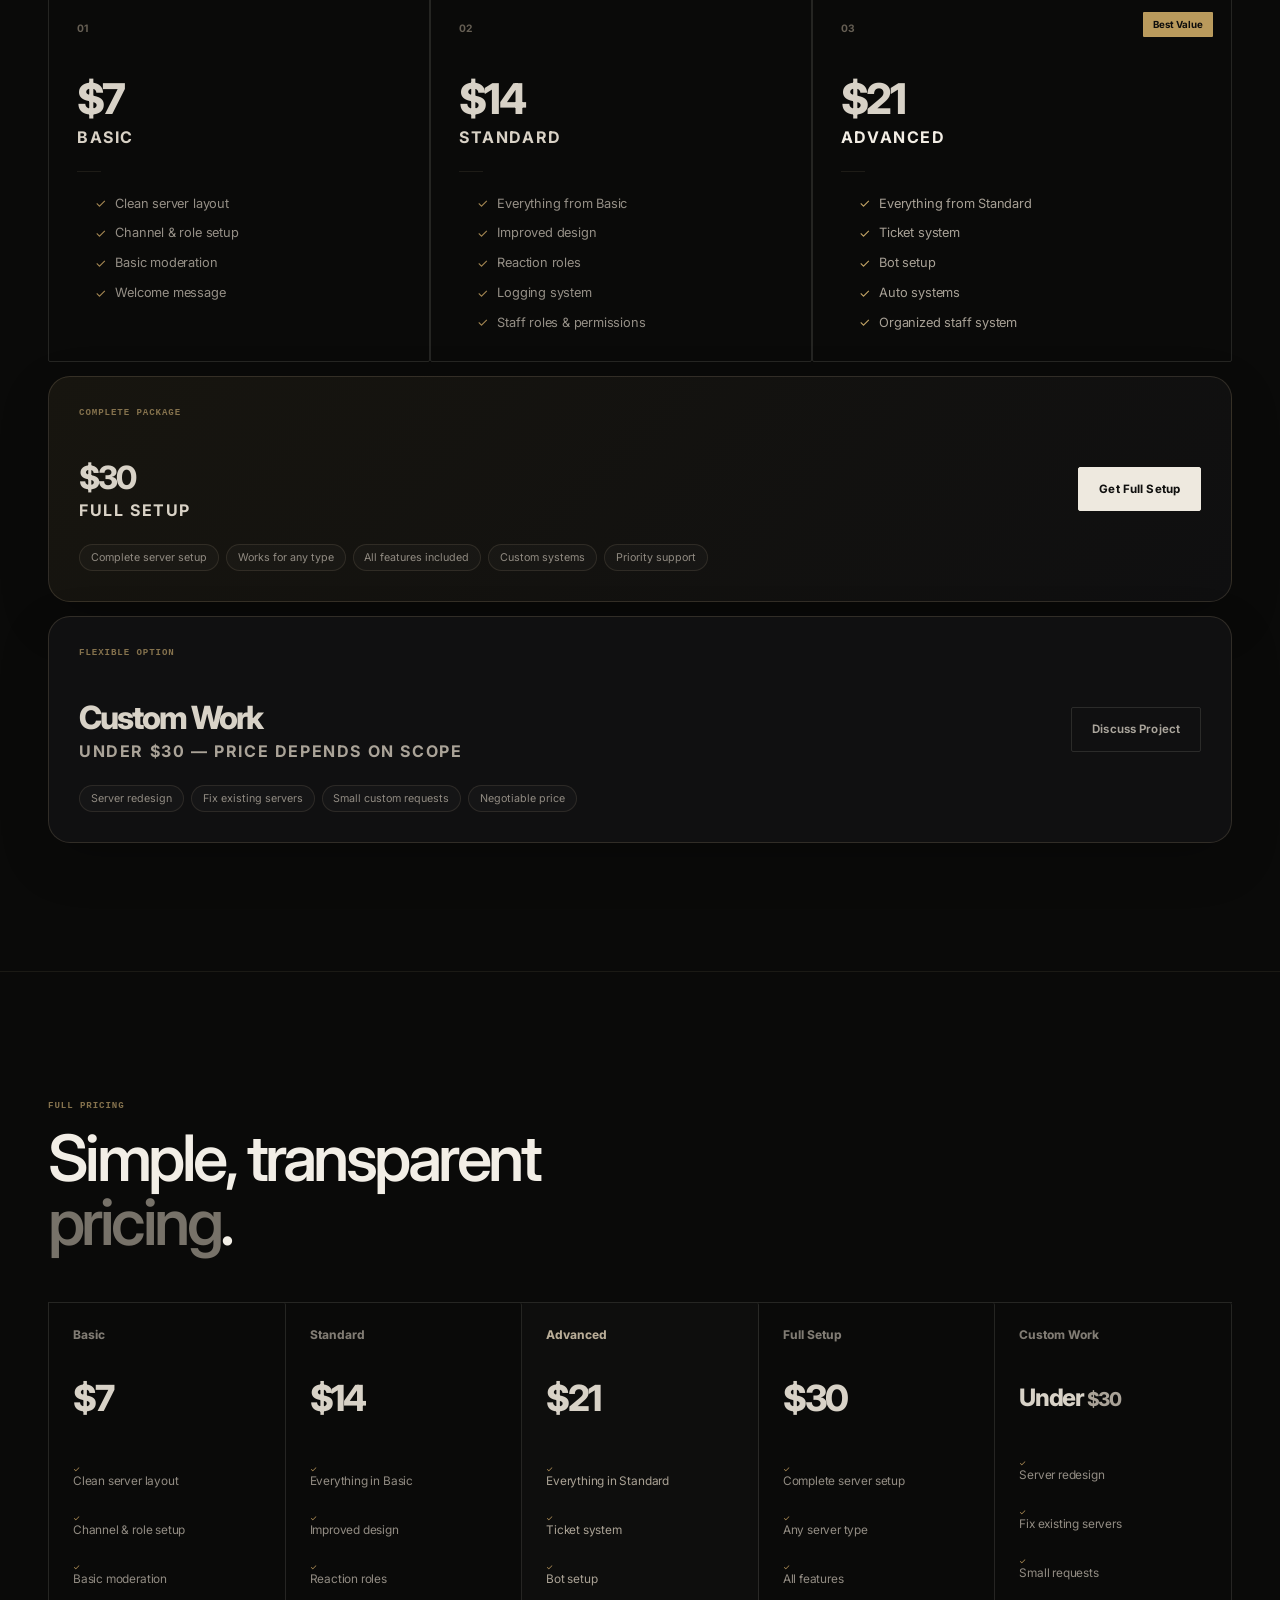
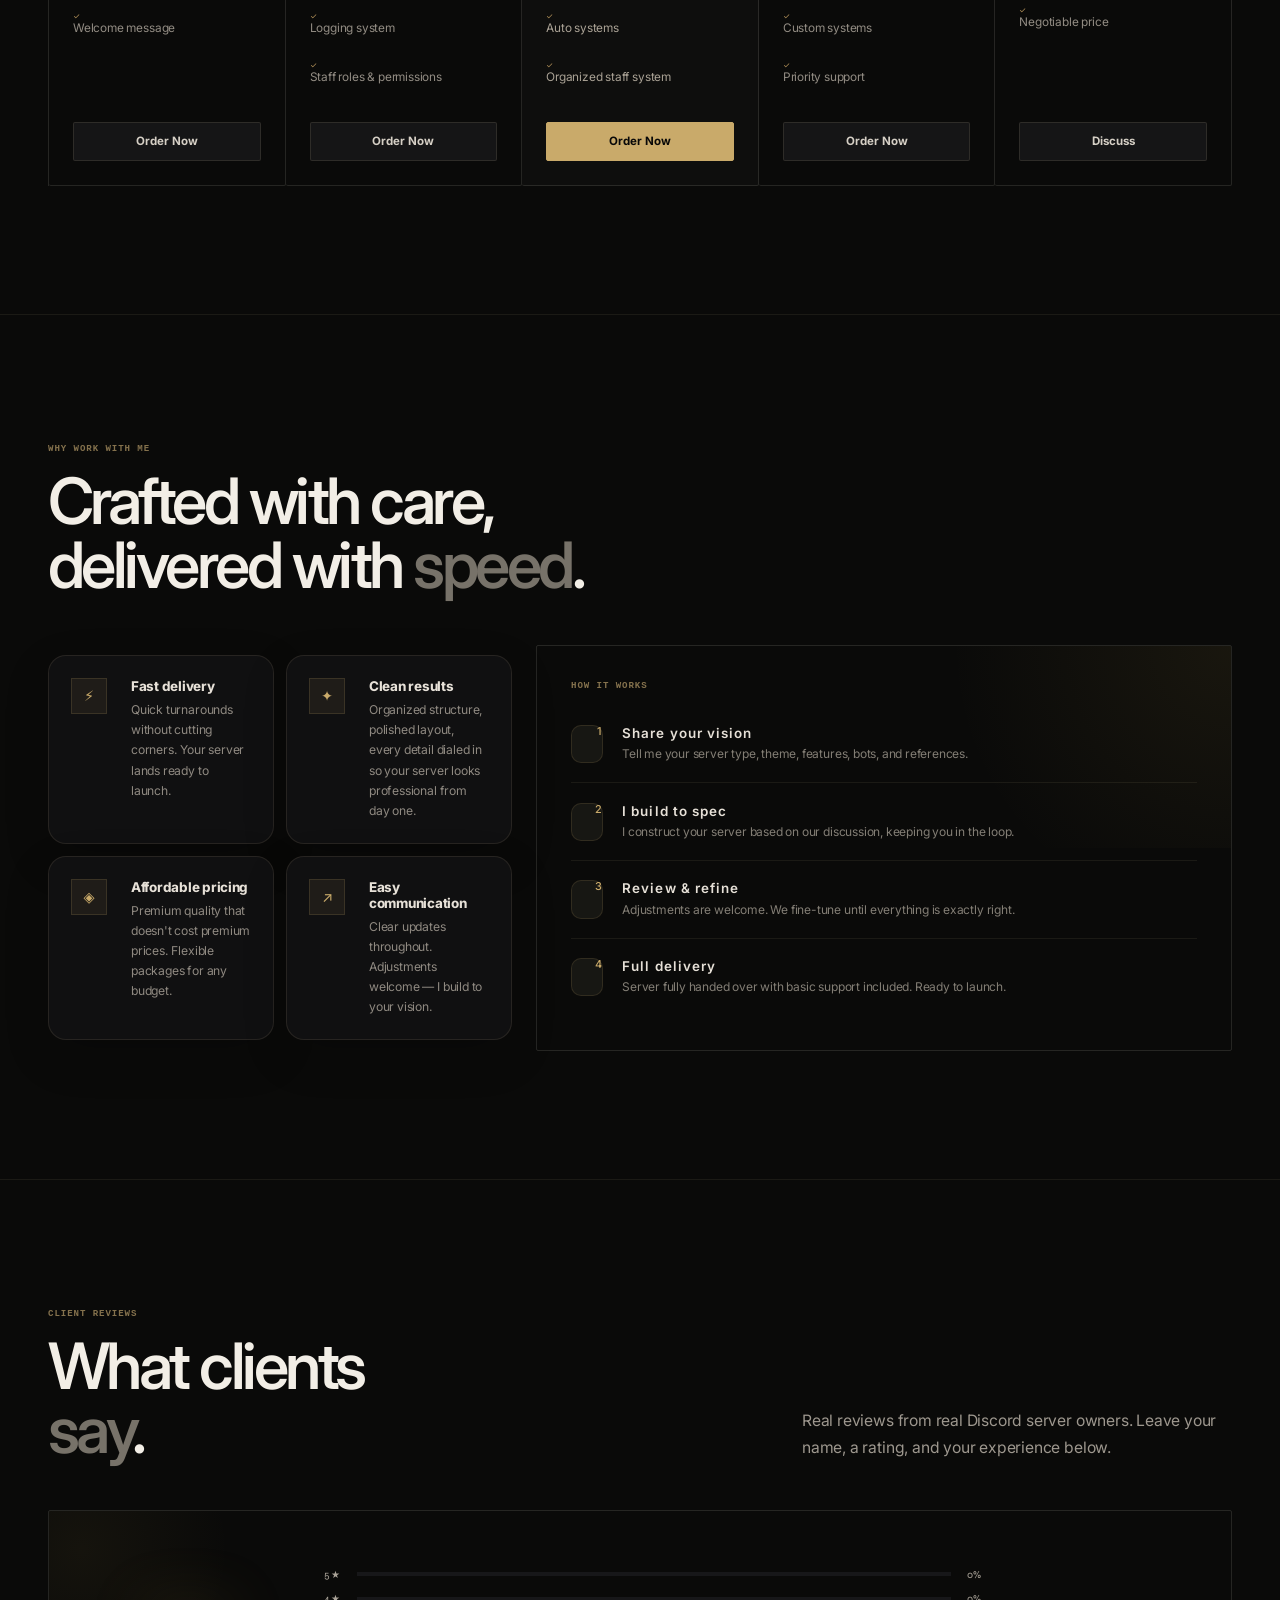
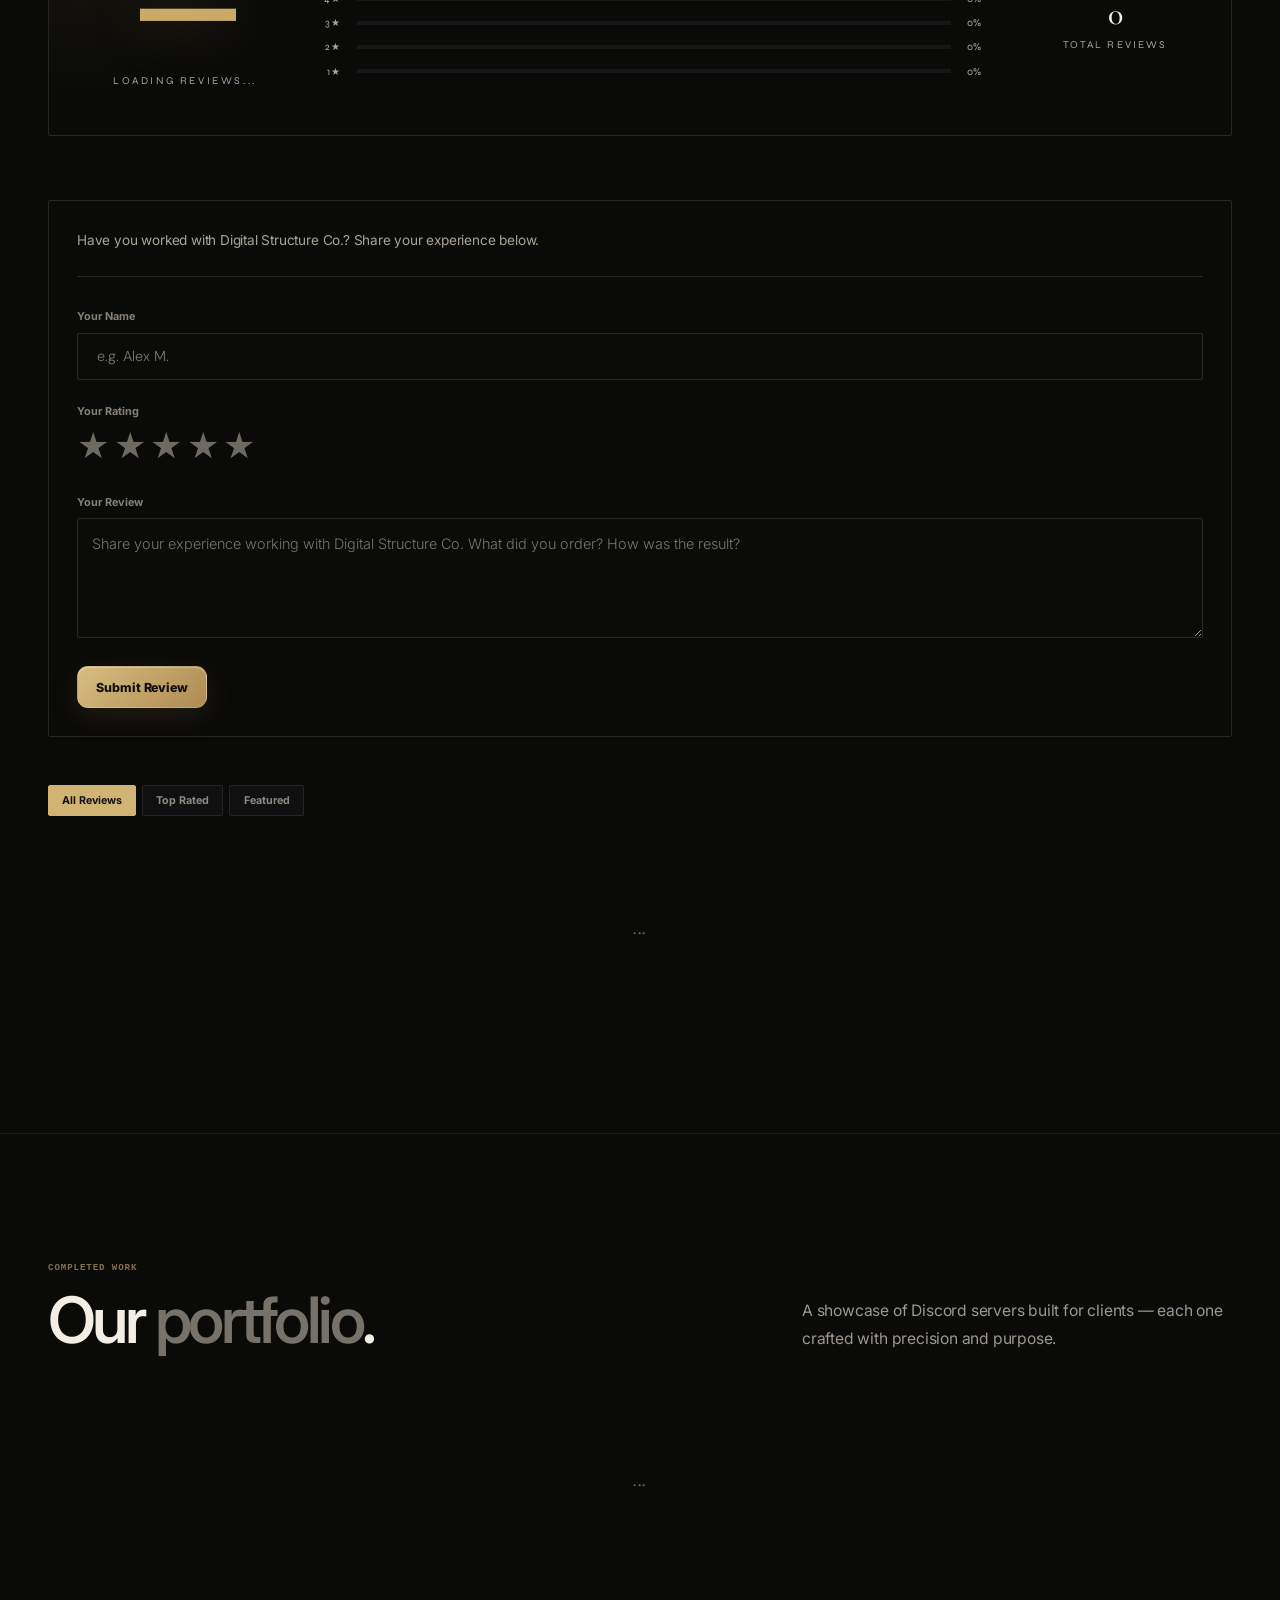
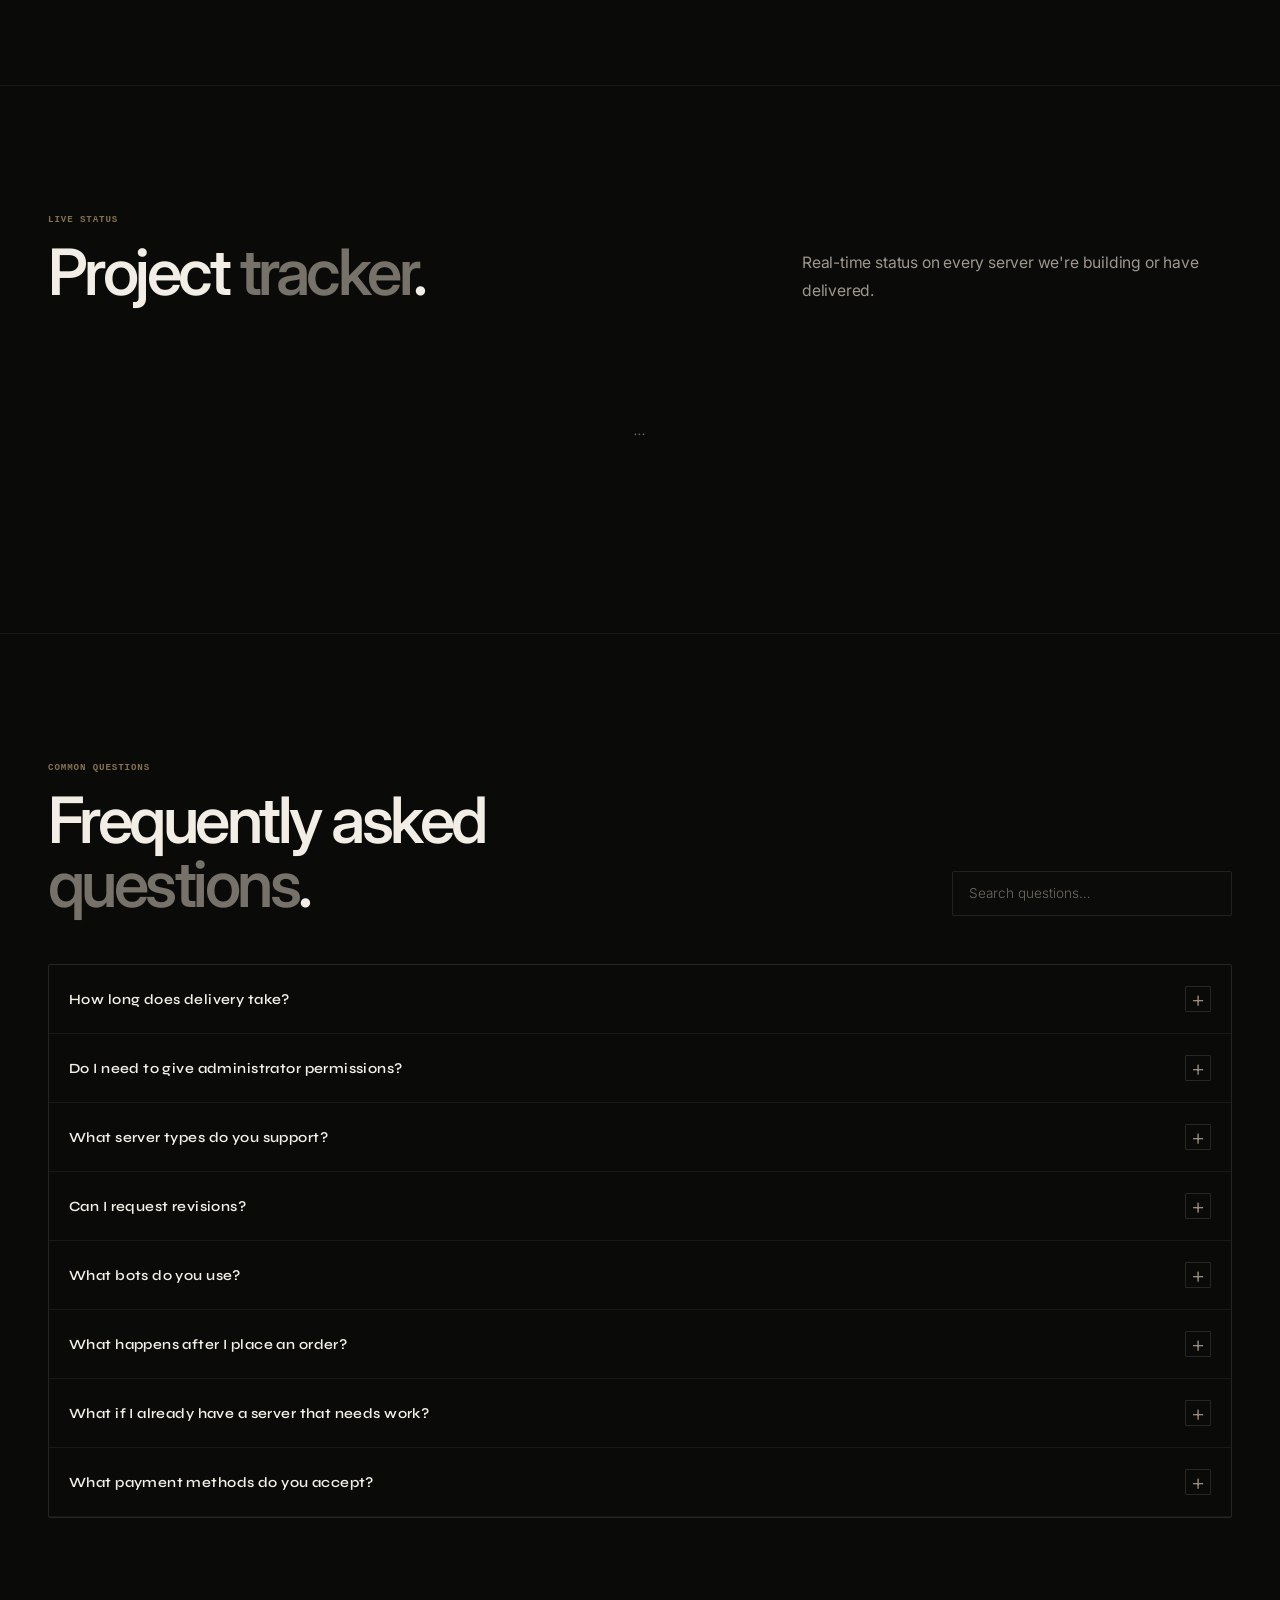
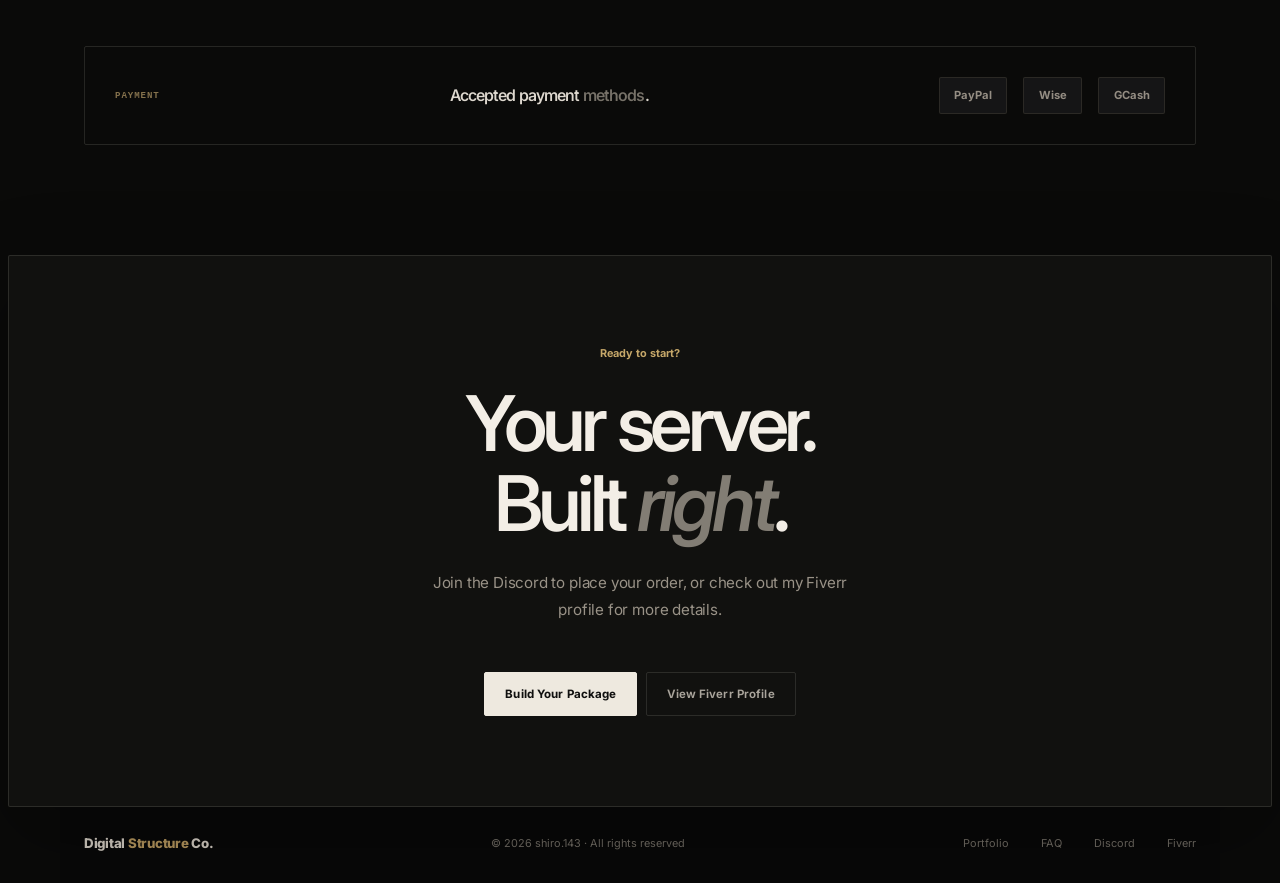
==== commit 4d935cb7: "Update index.html" ====
--- a/index.html
+++ b/index.html
@@ -703,6 +703,305 @@
 .pa-entry-title { font-family:'Syne',sans-serif;font-size:.8rem;font-weight:600; }
 .pa-entry-actions { display:flex;gap:.4rem;flex-shrink:0; }
 </style>
+<link href="https://fonts.googleapis.com/css2?family=Instrument+Serif:ital@0;1&family=Inter:wght@400;500;600;700;800&display=swap" rel="stylesheet">
+<meta name="theme-color" content="#080808">
+<style>
+/* ================================================================
+   DIGITAL STRUCTURE CO. — V4 PREMIUM INTERFACE
+   Clean architectural / premium product-studio direction
+================================================================ */
+:root{
+  --gold:#6558f5;--gold-light:#8077ff;--gold-dim:#584be8;
+  --bg:#f5f6f8;--bg2:#eef0f4;--bg3:#ffffff;--bg4:#f8f9fb;
+  --text:#11131a;--text-muted:#6d7280;--text-dim:#9aa0ad;
+  --border:#e3e6ec;--border-hover:#c8cdd8;
+  --red:#df4d67;--green:#1b9f6a;
+  --ink:#11131a;--surface:#fff;--soft:#f1f2f6;--accent:#6558f5;--accent-soft:#eeecff;
+  --shadow-sm:0 1px 2px rgba(18,22,34,.04),0 8px 24px rgba(18,22,34,.05);
+  --shadow-lg:0 24px 80px rgba(18,22,34,.12);
+  --radius:20px;--radius-sm:12px;
+}
+html{scroll-padding-top:100px}
+body{font-family:Inter,'DM Sans',ui-sans-serif,system-ui,-apple-system,BlinkMacSystemFont,"Segoe UI",sans-serif;font-weight:400;background:var(--bg);color:var(--text);cursor:auto;letter-spacing:-.01em}
+body::before{display:none}.cursor,.cursor-ring{display:none!important}
+::selection{background:#dcd8ff;color:#17131f}
+
+/* Navigation */
+nav{top:18px;left:50%;right:auto;transform:translateX(-50%);width:min(1180px,calc(100% - 36px));padding:10px 12px 10px 18px;border:1px solid rgba(215,218,226,.95);border-radius:18px;background:rgba(255,255,255,.88);box-shadow:0 8px 30px rgba(28,32,48,.08);backdrop-filter:blur(20px);-webkit-backdrop-filter:blur(20px)}
+.nav-logo{font-family:Inter,'Syne',sans-serif;font-size:.86rem;font-weight:800;letter-spacing:-.03em;text-transform:none;color:#141720;display:flex;align-items:center;gap:8px}
+.nav-logo::before{content:'DS';display:grid;place-items:center;width:32px;height:32px;border-radius:10px;background:#11131a;color:white;font-size:.62rem;letter-spacing:.02em}
+.nav-logo span{color:inherit}.nav-links{gap:.3rem;padding:4px;background:#f4f5f7;border-radius:12px}
+.nav-links a{font-family:Inter,'DM Sans',sans-serif;font-size:.74rem;letter-spacing:-.01em;text-transform:none;font-weight:600;color:#6c7180;padding:.58rem .82rem;border-radius:9px;display:block}
+.nav-links a:hover{color:#141720;background:white;box-shadow:0 1px 5px rgba(20,23,32,.06)}
+.nav-more-dropdown,.nav-dropdown,.currency-dropdown{background:#fff;border:1px solid var(--border);border-radius:14px;box-shadow:var(--shadow-lg);padding:6px;overflow:hidden}
+.nav-more-dropdown a,.nav-dropdown a,.nav-dropdown button,.currency-option{font-family:Inter,sans-serif;text-transform:none;letter-spacing:-.01em;border:0;border-radius:8px;color:var(--text-muted)}
+.nav-right{gap:.5rem}.currency-btn,.nav-login-btn{border:1px solid var(--border);border-radius:11px;background:#fff;color:#555b69;font-family:Inter,sans-serif;text-transform:none;letter-spacing:0;font-weight:650;height:40px}
+.nav-cta,.btn-primary,.btn-submit{border:0;border-radius:11px;background:#11131a;color:#fff;font-family:Inter,'DM Sans',sans-serif;font-size:.78rem;font-weight:700;letter-spacing:-.01em;text-transform:none;padding:.78rem 1.15rem;box-shadow:0 4px 12px rgba(17,19,26,.16);transition:transform .2s ease,box-shadow .2s ease,background .2s ease}
+.nav-cta:hover,.btn-primary:hover,.btn-submit:hover{background:#292d38;color:#fff;transform:translateY(-1px);box-shadow:0 8px 22px rgba(17,19,26,.18)}
+.nav-avatar{border:2px solid #fff;box-shadow:0 0 0 1px var(--border)}
+.nav-username{font-family:Inter,sans-serif;color:#555b69;font-size:.75rem;letter-spacing:0}
+
+/* Hero */
+.hero{min-height:100vh;width:min(1240px,100%);margin:0 auto;padding:170px 42px 96px;text-align:left;display:grid;grid-template-columns:minmax(0,1fr) minmax(430px,.88fr);grid-template-rows:auto auto auto auto 1fr;align-items:start;column-gap:78px;justify-content:initial;background:none;overflow:visible}
+.hero-grid-bg{position:fixed;inset:0;background-image:linear-gradient(rgba(30,34,50,.035) 1px,transparent 1px),linear-gradient(90deg,rgba(30,34,50,.035) 1px,transparent 1px);background-size:48px 48px;mask-image:linear-gradient(to bottom,black,transparent 70%);pointer-events:none;z-index:-2}
+.hero-glow{position:absolute;width:680px;height:680px;right:-180px;left:auto;top:60px;transform:none;background:radial-gradient(circle,rgba(101,88,245,.12),rgba(145,212,255,.08) 36%,transparent 68%);filter:blur(8px);animation:none;z-index:-1}
+.hero-badge{grid-column:1;margin:18px 0 28px;border:1px solid #d9d7fa;background:#f1efff;border-radius:999px;color:#5144d8;padding:.48rem .78rem;font-family:Inter,sans-serif;font-size:.69rem;letter-spacing:0;text-transform:none;font-weight:700;width:max-content;box-shadow:0 2px 10px rgba(101,88,245,.07)}
+.hero-badge::before{width:7px;height:7px;background:#7468ff;box-shadow:0 0 0 4px rgba(101,88,245,.12)}
+.hero h1{grid-column:1;font-family:"Instrument Serif","Cormorant Garamond",Georgia,serif;font-size:clamp(4.2rem,6.2vw,6.75rem);font-weight:400;line-height:.91;letter-spacing:-.055em;color:#11131a;max-width:690px;margin:0}
+.hero h1 em{font-style:normal;color:#6558f5;font-weight:400}
+.hero-sub{grid-column:1;margin:30px 0 0;max-width:600px;font-size:1.07rem;line-height:1.75;color:#656b79;font-weight:450}
+.hero-actions{grid-column:1;margin-top:34px;display:flex;gap:10px;justify-content:flex-start;align-items:center}
+.btn-secondary,.btn-outline{border:1px solid #d8dce4;border-radius:11px;background:#fff;color:#272b35;font-family:Inter,sans-serif;font-size:.78rem;font-weight:700;letter-spacing:-.01em;text-transform:none;padding:.76rem 1.15rem;text-decoration:none;transition:.2s ease}
+.btn-secondary:hover,.btn-outline:hover{border-color:#bfc5d1;background:#f8f9fb;color:#11131a;transform:translateY(-1px)}
+.scroll-hint{display:none}
+.hero-studio-panel{grid-column:2;grid-row:1/6;align-self:center;position:relative;padding:18px;border:1px solid #dadde6;border-radius:28px;background:rgba(255,255,255,.75);box-shadow:0 40px 90px rgba(41,45,66,.15);backdrop-filter:blur(10px);transform:rotate(1.1deg)}
+.hero-studio-panel::before{content:'';position:absolute;inset:-20px 12% auto -10%;height:140px;background:linear-gradient(135deg,rgba(117,102,255,.22),rgba(142,214,255,.2));filter:blur(45px);z-index:-1}
+.studio-window{background:#12151d;border-radius:18px;overflow:hidden;min-height:520px;color:#e9ebf1;box-shadow:inset 0 0 0 1px rgba(255,255,255,.06)}
+.studio-topbar{height:52px;display:flex;align-items:center;justify-content:space-between;padding:0 18px;border-bottom:1px solid rgba(255,255,255,.08)}
+.studio-dots{display:flex;gap:6px}.studio-dots i{width:7px;height:7px;border-radius:50%;background:#4b5260}.studio-topbar span{font-size:.68rem;color:#8d94a4;font-weight:650}.studio-body{display:grid;grid-template-columns:118px 1fr;min-height:468px}.studio-sidebar{padding:16px 10px;border-right:1px solid rgba(255,255,255,.08);background:#0e1117}.studio-server-mark{height:34px;border-radius:9px;background:linear-gradient(135deg,#786dff,#5258e9);display:flex;align-items:center;padding:0 10px;font-size:.64rem;font-weight:800;margin-bottom:17px}.studio-navitem{height:28px;border-radius:7px;margin:5px 0;color:#737b8d;font-size:.58rem;padding:7px 8px}.studio-navitem.active{background:#1c202b;color:#fff}.studio-main{padding:22px}.studio-kicker{font-size:.58rem;color:#727a8d;text-transform:uppercase;letter-spacing:.14em;font-weight:700}.studio-title{font-family:Inter,sans-serif;font-size:1.18rem;font-weight:750;margin:7px 0 18px;letter-spacing:-.03em}.studio-banner{height:112px;border-radius:14px;background:linear-gradient(135deg,#6b5ef5 0%,#3c49bc 55%,#16213b 100%);position:relative;overflow:hidden;margin-bottom:12px}.studio-banner::after{content:'';position:absolute;width:160px;height:160px;border:1px solid rgba(255,255,255,.23);border-radius:50%;right:-30px;top:-75px;box-shadow:0 0 0 24px rgba(255,255,255,.04),0 0 0 50px rgba(255,255,255,.025)}.studio-grid{display:grid;grid-template-columns:1.2fr .8fr;gap:10px}.studio-card{background:#191d27;border:1px solid rgba(255,255,255,.065);border-radius:12px;padding:14px;min-height:92px}.studio-card b{display:block;font-size:.68rem;margin-bottom:7px}.studio-card p{font-size:.56rem;line-height:1.6;color:#7f8798}.studio-card.large{grid-row:span 2;min-height:194px}.studio-channel{display:flex;justify-content:space-between;align-items:center;padding:7px 0;border-bottom:1px solid rgba(255,255,255,.055);font-size:.58rem;color:#858d9e}.studio-channel:last-child{border-bottom:0}.studio-channel span:last-child{font-size:.5rem;color:#5d6575}.studio-float{position:absolute;right:-26px;bottom:42px;background:#fff;color:#171a22;border:1px solid #e2e4ea;border-radius:16px;padding:13px 16px;box-shadow:0 18px 45px rgba(23,26,34,.16);font-size:.7rem;font-weight:750;transform:rotate(-2deg)}.studio-float small{display:block;color:#858b98;font-weight:600;margin-top:4px}
+
+/* Trust strip + stats */
+.marquee-wrap{border:0;border-top:1px solid var(--border);border-bottom:1px solid var(--border);background:#fff;padding:.95rem 0}.marquee-track{gap:0;animation-duration:42s}.marquee-item{font-family:Inter,sans-serif;font-size:.69rem;font-weight:650;color:#737987;letter-spacing:0;text-transform:none}.marquee-item.accent{color:#c2c5ce;margin:0 1.5rem}
+.stats{width:min(1160px,calc(100% - 48px));margin:70px auto 0;display:grid;grid-template-columns:repeat(3,1fr);gap:12px;background:transparent;border:0}.stat{padding:27px 28px;background:#fff;border:1px solid var(--border);border-radius:18px;text-align:left;box-shadow:var(--shadow-sm)}.stat-num{font-family:Inter,sans-serif;font-size:2rem;font-weight:780;letter-spacing:-.05em;color:#161922}.stat-label{font-family:Inter,sans-serif;font-size:.7rem;text-transform:none;letter-spacing:0;color:#808693;font-weight:650;margin-top:7px}.stat-stars{justify-content:flex-start}.stat-star{color:#6558f5}
+
+/* Shared section language */
+.services,.pricing,.why,.reviews,.portfolio-section,.tracker-section,.faq-section{max-width:1160px;margin:0 auto;padding:118px 24px}.pricing,.reviews,.tracker-section{max-width:none;padding-left:max(24px,calc((100vw - 1112px)/2));padding-right:max(24px,calc((100vw - 1112px)/2));background:#fff;border-top:1px solid var(--border);border-bottom:1px solid var(--border)}
+.section-eyebrow{font-family:Inter,sans-serif;color:#6558f5;font-size:.68rem;font-weight:750;letter-spacing:.02em;text-transform:none;margin-bottom:15px}.section-title{font-family:"Instrument Serif","Cormorant Garamond",Georgia,serif;font-size:clamp(3rem,5vw,4.8rem);font-weight:400;line-height:.95;letter-spacing:-.045em;color:#161922}.section-title em{font-style:normal;color:#7b808d}.services-header,.reviews-header,.portfolio-header,.tracker-header,.faq-header{align-items:end;margin-bottom:48px}.services-desc{font-size:.98rem;line-height:1.75;color:#737987;max-width:430px}
+
+/* Services — bento */
+.services-grid{grid-template-columns:1fr 1fr 1.1fr;gap:14px}.service-card{border:1px solid var(--border);border-radius:22px;background:#fff;padding:28px;min-height:350px;box-shadow:var(--shadow-sm);transition:transform .25s ease,box-shadow .25s ease,border-color .25s ease}.service-card:hover{transform:translateY(-4px);border-color:#cbd0db;box-shadow:0 18px 50px rgba(24,28,42,.1)}.service-card.featured{background:#151821;color:#fff;border-color:#151821;box-shadow:0 22px 48px rgba(17,19,26,.16)}.service-card.featured .service-name,.service-card.featured .service-price{color:#fff}.service-card.featured .service-features li{color:#aab0bd}.service-card.featured .service-features li::before{color:#8177ff}.service-num{font-family:Inter,sans-serif;color:#9aa0ad;font-size:.64rem;font-weight:700;letter-spacing:.04em}.service-price{font-family:Inter,sans-serif;font-size:2.65rem;font-weight:780;letter-spacing:-.055em;margin-top:44px;color:#151821}.service-name{font-family:Inter,sans-serif;font-size:1rem;font-weight:700;margin-top:4px}.service-divider{background:var(--border);height:1px;margin:22px 0}.service-features{gap:10px}.service-features li{font-size:.8rem;color:#717785;padding-left:18px}.service-features li::before{content:'✓';color:#6558f5}.featured-tag{right:18px;top:18px;background:#2d3140;color:#c9c5ff;border-radius:999px;font-family:Inter,sans-serif;font-size:.61rem;letter-spacing:0;text-transform:none;padding:6px 9px}.custom-card{border:1px solid var(--border)!important;border-radius:22px!important;background:linear-gradient(135deg,#f0efff,#fff)!important;padding:30px!important;margin-top:14px!important}.custom-card+.custom-card{background:#fff!important}.custom-features{gap:7px}.custom-tag{border:1px solid #dedfea;background:rgba(255,255,255,.7);border-radius:999px;color:#666c79;font-family:Inter,sans-serif;font-size:.67rem;letter-spacing:0;text-transform:none;padding:.38rem .68rem}
+
+/* Pricing */
+.pricing-grid{grid-template-columns:repeat(5,1fr);gap:10px;margin-top:48px}.price-card{background:#fafbfc;border:1px solid var(--border);border-radius:18px;padding:24px;min-height:390px;display:flex;flex-direction:column}.price-card.highlight{background:#151821;border-color:#151821;color:#fff;transform:translateY(-8px);box-shadow:0 24px 50px rgba(17,19,26,.14)}.pc-tier{font-family:Inter,sans-serif;font-size:.75rem;font-weight:750;letter-spacing:0;text-transform:none;color:#757b88}.highlight .pc-tier{color:#a8afbd}.pc-price{font-family:Inter,sans-serif;font-size:2.25rem;font-weight:780;letter-spacing:-.055em;margin:22px 0}.highlight .pc-price{color:#fff}.pc-list{flex:1}.pc-list li{font-size:.74rem;line-height:1.5;color:#717785;border-color:#e7e9ee;padding:.7rem 0}.highlight .pc-list li{color:#b7bdc8;border-color:#2b303b}.pc-list li::before{content:'✓';color:#6558f5}.pc-cta{border:1px solid #d9dde5;border-radius:10px;background:#fff;color:#222630;font-family:Inter,sans-serif;font-size:.72rem;font-weight:700;letter-spacing:0;text-transform:none;padding:.72rem 1rem;text-align:center;text-decoration:none}.pc-cta:hover{background:#11131a;color:#fff;border-color:#11131a}.highlight .pc-cta{background:#6d60f5;border-color:#6d60f5;color:#fff}.highlight .pc-cta:hover{background:#7e72ff}
+
+/* Process */
+.why-grid{grid-template-columns:.8fr 1.2fr;gap:24px;margin-top:48px}.why-items{display:grid;grid-template-columns:1fr 1fr;gap:12px}.why-item{border:1px solid var(--border);background:#fff;border-radius:18px;padding:22px;align-items:flex-start;box-shadow:var(--shadow-sm)}.why-icon{width:36px;height:36px;min-width:36px;border:1px solid #dddfea;background:#f4f3ff;border-radius:10px;color:#6558f5;font-size:.9rem}.why-text h3{font-family:Inter,sans-serif;font-size:.84rem;font-weight:750;letter-spacing:-.02em}.why-text p{font-size:.76rem;line-height:1.65;color:#777d89}.why-visual{background:#151821;border:0;border-radius:24px;padding:34px;color:#fff;box-shadow:0 25px 60px rgba(17,19,26,.15)}.why-visual .section-eyebrow{color:#8f87ff}.wf-step{border-color:#2a2f3a}.wf-num{border:1px solid #383e4b;background:#20242f;border-radius:10px;color:#9b94ff;font-family:Inter,sans-serif;font-size:.68rem}.wf-content h4{font-family:Inter,sans-serif;font-size:.84rem;color:#fff}.wf-content p{font-size:.75rem;color:#9299a8}
+
+/* Reviews */
+.rating-overview,.review-form-wrap{background:#f7f8fa;border:1px solid var(--border);border-radius:20px}.rating-big .num{font-family:Inter,sans-serif;font-weight:780;letter-spacing:-.055em}.rs-star,.c-star{color:#6558f5}.review-form-wrap{padding:28px}.form-field label,.star-input-label{font-family:Inter,sans-serif;font-size:.68rem;letter-spacing:0;text-transform:none;font-weight:700;color:#6f7582}.form-field input,.form-field textarea,.form-input,.form-select,.form-textarea{background:#fff;border:1px solid #dfe2e9;border-radius:11px;color:#161922;font-family:Inter,sans-serif;padding:.78rem .9rem}.form-field input:focus,.form-field textarea:focus,.form-input:focus,.form-select:focus,.form-textarea:focus{border-color:#8e84f7;box-shadow:0 0 0 3px rgba(101,88,245,.1)}.filter-tabs{gap:6px}.filter-tab{border:1px solid var(--border);border-radius:999px;background:#fff;color:#747a87;font-family:Inter,sans-serif;font-size:.67rem;font-weight:700;text-transform:none;letter-spacing:0;padding:.5rem .82rem}.filter-tab.active,.filter-tab:hover{background:#171a22;color:#fff;border-color:#171a22}.reviews-grid{gap:12px}.review-card{border:1px solid var(--border);border-radius:18px;background:#fff;padding:24px;box-shadow:var(--shadow-sm)}.review-card.pinned{border-color:#cfcafc;background:#faf9ff}.card-avatar-fallback{background:#eeecff;color:#6558f5;border-radius:12px}.card-username{font-family:Inter,sans-serif;font-weight:750}.card-text{color:#6f7582;line-height:1.7}.pin-badge{border-radius:999px;background:#eeecff;color:#6558f5;border:0;font-family:Inter,sans-serif;letter-spacing:0;text-transform:none}
+
+/* Portfolio / tracker */
+.portfolio-grid,.tracker-grid{gap:14px}.portfolio-card,.tracker-card{border:1px solid var(--border);border-radius:20px;background:#fff;overflow:hidden;box-shadow:var(--shadow-sm);transition:.25s ease}.portfolio-card:hover,.tracker-card:hover{transform:translateY(-4px);box-shadow:0 20px 55px rgba(20,24,36,.1);border-color:#cbd0db}.portfolio-card-cover{aspect-ratio:16/10;object-fit:cover}.portfolio-card-cover-placeholder{background:linear-gradient(135deg,#eeecff,#e8f6ff);color:#6558f5}.portfolio-card-body{padding:22px}.portfolio-card-title,.tracker-card-name{font-family:Inter,sans-serif;font-weight:760;letter-spacing:-.025em}.portfolio-feature-tag{border:1px solid #e0e2e8;background:#f8f9fb;border-radius:999px;color:#707684;font-family:Inter,sans-serif;letter-spacing:0;text-transform:none}.portfolio-card-desc,.tracker-card-dates{color:#747a87}.tracker-card{padding:24px}.tracker-status-pill{border-radius:999px;font-family:Inter,sans-serif;letter-spacing:0;text-transform:none}.tracker-card-price{font-family:Inter,sans-serif;font-weight:780;color:#6558f5}
+
+/* FAQ */
+.faq-header{gap:40px}.faq-search{border:1px solid var(--border);border-radius:11px;background:#fff;color:#161922;font-family:Inter,sans-serif;padding:.85rem 1rem}.faq-list{border:1px solid var(--border);border-radius:20px;background:#fff;padding:0 24px;overflow:hidden;box-shadow:var(--shadow-sm)}.faq-item{border-color:#e7e9ee}.faq-q{font-family:Inter,sans-serif;font-size:.91rem;font-weight:700;color:#262a34;padding:21px 0}.faq-chevron{width:26px;height:26px;border-radius:8px;background:#f1f2f5;display:grid;place-items:center;color:#6d7380}.faq-a p{font-size:.83rem;color:#747a87;line-height:1.7;padding-bottom:22px}
+
+/* Payment, CTA, Footer */
+.payment{max-width:1112px;margin:0 auto 110px;border:1px solid var(--border);border-radius:20px;background:#fff;padding:30px;display:flex;align-items:center;gap:24px;justify-content:space-between}.payment .section-eyebrow{margin:0}.payment .section-title{font-family:Inter,sans-serif!important;font-size:1rem!important;letter-spacing:-.02em;margin:0}.payment-methods{margin:0}.pay-pill{border:1px solid var(--border);border-radius:10px;background:#f8f9fb;color:#575d69;font-family:Inter,sans-serif;font-size:.7rem;font-weight:700;letter-spacing:0;text-transform:none;padding:.65rem .9rem}.cta-section{max-width:1160px;margin:0 auto 40px;border-radius:28px;background:#141720;padding:90px 24px;overflow:hidden;position:relative}.cta-section::before{content:'';position:absolute;width:540px;height:540px;right:-180px;top:-260px;border-radius:50%;background:radial-gradient(circle,rgba(111,97,255,.45),transparent 65%)}.cta-eyebrow{font-family:Inter,sans-serif;color:#938bff;text-transform:none;letter-spacing:0;font-weight:700}.cta-title{font-family:"Instrument Serif","Cormorant Garamond",Georgia,serif;color:#fff;font-size:clamp(3.5rem,6vw,5.7rem);letter-spacing:-.05em}.cta-title em{font-style:normal;color:#a39cff}.cta-sub{color:#9da4b2}.cta-section .btn-primary{background:#fff;color:#161922;box-shadow:none}.cta-section .btn-primary:hover{background:#f0f1f4}.cta-section .btn-outline{background:transparent;border-color:#3b414f;color:#d4d8e0}.cta-section .btn-outline:hover{background:#20242f;border-color:#4a5060}.cta-buttons{gap:9px}footer{max-width:1160px;margin:0 auto;padding:28px 24px 42px;border:0;color:#7f8591}.footer-brand{font-family:Inter,sans-serif;font-size:.83rem;font-weight:800;letter-spacing:-.02em;text-transform:none;color:#222630}.footer-brand span{color:inherit}.footer-copy,.footer-links a{font-family:Inter,sans-serif;font-size:.68rem;letter-spacing:0;text-transform:none;color:#858b97}.footer-links a:hover{color:#1c2029}
+
+/* Modals */
+.modal-overlay{background:rgba(17,19,26,.55);backdrop-filter:blur(12px)}.modal-box,.lightbox-box{background:#fff;border:1px solid #e0e3e9;border-radius:22px;box-shadow:0 35px 110px rgba(17,19,26,.28);overflow:hidden}.modal-header{background:#fff;border-color:#e7e9ee}.modal-title,.lightbox-title{font-family:"Instrument Serif","Cormorant Garamond",Georgia,serif;color:#171a22}.modal-title em{font-style:normal;color:#6558f5}.modal-close{color:#7d8390}.builder-left{border-color:#e7e9ee}.base-options{gap:8px}.base-opt{border:1px solid #dfe2e9;border-radius:12px;background:#fff;color:#171a22}.base-opt.active{border-color:#7d72f5;background:#f4f2ff}.base-opt-name,.builder-section-label{font-family:Inter,sans-serif;letter-spacing:0;text-transform:none;font-weight:750}.base-opt-price,.summary-price,.summary-total-price{color:#6558f5}.addon-item{border:1px solid #e0e3e9;border-radius:11px;background:#fff}.addon-check{border-radius:5px}.addon-item input:checked~.addon-check{background:#6558f5;border-color:#6558f5}.builder-summary,.order-summary-box{background:#f7f8fa;border:1px solid #e1e4ea;border-radius:16px}.summary-divider{background:#e1e4ea}.order-copy-text{background:#151821;border:0;border-radius:12px;color:#d9dde6}.admin-toggle{background:#161922;border:0;border-radius:50%;color:#fff}.admin-panel{background:#fff;border-left:1px solid #e1e4ea;color:#171a22}.admin-header{border-color:#e5e7ec}.admin-close{color:#6f7582}
+
+/* Reveal is quieter */
+.reveal{transform:translateY(14px);transition:opacity .65s ease,transform .65s ease}.reveal.visible{transform:none}
+
+@media(max-width:1050px){
+  nav{width:calc(100% - 24px)}.nav-links{display:none}.hero{grid-template-columns:1fr;max-width:800px;padding-top:145px}.hero-studio-panel{grid-column:1;grid-row:auto;margin-top:56px;transform:none;max-width:650px}.hero h1{font-size:clamp(3.8rem,10vw,6rem)}.pricing-grid{grid-template-columns:repeat(2,1fr)}.price-card.highlight{transform:none}.services-grid{grid-template-columns:1fr 1fr}.service-card.featured{grid-column:1/-1}.why-grid{grid-template-columns:1fr}.payment{margin-left:24px;margin-right:24px}.cta-section{margin-left:18px;margin-right:18px}
+}
+@media(max-width:700px){
+  nav{top:10px;padding:8px 8px 8px 12px}.nav-logo{font-size:0}.nav-logo::before{font-size:.62rem}.currency-selector,.nav-login-btn,.nav-user .nav-username{display:none!important}.nav-cta{padding:.72rem .9rem}.hero{padding:122px 20px 70px}.hero h1{font-size:3.65rem}.hero-sub{font-size:.95rem}.hero-actions{flex-direction:column;align-items:stretch}.hero-actions>*{text-align:center}.hero-studio-panel{padding:10px;border-radius:22px}.studio-window{min-height:440px}.studio-body{grid-template-columns:88px 1fr;min-height:390px}.studio-main{padding:14px}.studio-grid{grid-template-columns:1fr}.studio-card.large{grid-row:auto}.studio-card:nth-child(n+3){display:none}.studio-float{right:6px;bottom:22px}.stats{width:calc(100% - 36px);grid-template-columns:1fr;margin-top:36px}.services,.pricing,.why,.reviews,.portfolio-section,.tracker-section,.faq-section{padding:82px 18px}.services-header,.reviews-header,.portfolio-header,.tracker-header,.faq-header{display:block}.services-desc{margin-top:20px}.section-title{font-size:3.25rem}.services-grid,.pricing-grid,.why-items{grid-template-columns:1fr}.service-card.featured{grid-column:auto}.custom-card{flex-direction:column;align-items:flex-start}.rating-overview{grid-template-columns:1fr}.review-form-wrap{padding:20px}.payment{margin:0 18px 80px;display:block}.payment-methods{margin-top:20px;justify-content:flex-start;flex-wrap:wrap}.cta-section{padding:70px 20px}.cta-title{font-size:3.8rem}footer{display:block;text-align:center}.footer-copy{margin:12px 0}.footer-links{justify-content:center;flex-wrap:wrap}
+}
+
+</style>
+<style id="v5-luxury-overrides">
+/* ================================================================
+   DIGITAL STRUCTURE CO. — V5 NOIR / CHAMPAGNE LUXURY
+   Dark editorial interface + device-first responsive system
+================================================================ */
+:root{
+  --gold:#c9aa6a;--gold-light:#ead6a5;--gold-dim:#8f7548;
+  --bg:#080808;--bg2:#0c0c0d;--bg3:#111112;--bg4:#171719;
+  --text:#f4f0e8;--text-muted:#aaa398;--text-dim:#6e6961;
+  --border:rgba(226,205,163,.13);--border-hover:rgba(226,205,163,.30);
+  --ink:#f4f0e8;--surface:#111112;--soft:#151516;--accent:#c9aa6a;--accent-soft:rgba(201,170,106,.12);
+  --shadow-sm:0 14px 36px rgba(0,0,0,.22);--shadow-lg:0 34px 100px rgba(0,0,0,.52);
+  --radius:22px;--radius-sm:13px;
+}
+html{color-scheme:dark;scroll-padding-top:104px;background:#080808}
+body{background:#080808;color:var(--text);overflow-x:hidden}
+body::after{content:'';position:fixed;inset:0;z-index:-4;pointer-events:none;background:radial-gradient(900px 620px at 76% 9%,rgba(179,145,80,.10),transparent 64%),radial-gradient(720px 520px at 12% 34%,rgba(255,255,255,.025),transparent 68%)}
+::selection{background:#c9aa6a;color:#0a0a0b}
+
+/* Floating glass navigation */
+nav{top:18px;width:min(1220px,calc(100% - 36px));padding:10px 12px 10px 16px;border:1px solid rgba(231,210,170,.14);border-radius:18px;background:rgba(12,12,13,.76);box-shadow:0 16px 60px rgba(0,0,0,.32),inset 0 1px rgba(255,255,255,.035);backdrop-filter:blur(24px) saturate(130%);-webkit-backdrop-filter:blur(24px) saturate(130%)}
+.nav-logo{color:#f4f0e8;font-size:.84rem;letter-spacing:-.025em;gap:10px}.nav-logo::before{content:'DS';width:34px;height:34px;border-radius:10px;background:linear-gradient(145deg,#dbc58e,#967847);color:#0d0d0e;box-shadow:inset 0 1px rgba(255,255,255,.4),0 7px 20px rgba(0,0,0,.25);font-size:.61rem}.nav-logo span{color:#c9aa6a}.nav-links{background:rgba(255,255,255,.035);border:1px solid rgba(255,255,255,.025);padding:4px}.nav-links a{color:#9f9a91;background:transparent}.nav-links a:hover{background:rgba(255,255,255,.065);color:#f5f1e9;box-shadow:none}.nav-more-dropdown,.nav-dropdown,.currency-dropdown{background:#111112;border-color:rgba(231,210,170,.15);box-shadow:0 26px 70px rgba(0,0,0,.48)}.nav-more-dropdown a,.nav-dropdown a,.nav-dropdown button,.currency-option{color:#aaa398}.nav-more-dropdown a:hover,.nav-dropdown a:hover,.nav-dropdown button:hover,.currency-option:hover{background:#1a1919;color:#ead6a5}.currency-btn,.nav-login-btn{background:rgba(255,255,255,.035);border-color:rgba(231,210,170,.13);color:#bbb4a8}.currency-btn:hover,.nav-login-btn:hover{border-color:rgba(231,210,170,.34);color:#ead6a5;background:rgba(201,170,106,.07)}
+.nav-cta,.btn-primary,.btn-submit{background:linear-gradient(135deg,#d8bd81,#ad8b52);color:#11100e;border:1px solid rgba(255,255,255,.10);box-shadow:0 8px 28px rgba(153,120,63,.17),inset 0 1px rgba(255,255,255,.28);font-weight:800}.nav-cta:hover,.btn-primary:hover,.btn-submit:hover{background:linear-gradient(135deg,#ead6a5,#c29d60);color:#0b0b0b;box-shadow:0 14px 40px rgba(168,130,67,.25);transform:translateY(-1px)}.nav-avatar{border-color:#292722;box-shadow:0 0 0 1px rgba(201,170,106,.18)}.nav-username{color:#b5aea2}
+.mobile-menu-btn{display:none;width:40px;height:40px;border:1px solid rgba(231,210,170,.14);border-radius:11px;background:rgba(255,255,255,.035);align-items:center;justify-content:center;flex-direction:column;gap:5px;cursor:pointer}.mobile-menu-btn span{display:block;width:16px;height:1px;background:#e9e2d7;transition:.2s ease}.mobile-menu-btn.open span:first-child{transform:translateY(3px) rotate(45deg)}.mobile-menu-btn.open span:last-child{transform:translateY(-3px) rotate(-45deg)}
+.mobile-menu-panel{display:none;position:fixed;top:78px;left:12px;right:12px;z-index:495;background:rgba(14,14,15,.97);border:1px solid rgba(231,210,170,.15);border-radius:18px;padding:8px;box-shadow:0 30px 80px rgba(0,0,0,.55);backdrop-filter:blur(24px)}.mobile-menu-panel.open{display:grid}.mobile-menu-panel a{padding:14px 16px;border-radius:11px;color:#bbb4a8;text-decoration:none;font-size:.82rem;font-weight:650}.mobile-menu-panel a:hover{background:#1a1919;color:#ead6a5}
+
+/* Editorial hero */
+.hero{min-height:100svh;width:min(1280px,100%);padding:176px 46px 104px;grid-template-columns:minmax(0,1.02fr) minmax(420px,.88fr);column-gap:82px;align-items:center}.hero-grid-bg{position:fixed;inset:0;background-image:linear-gradient(rgba(232,216,184,.026) 1px,transparent 1px),linear-gradient(90deg,rgba(232,216,184,.026) 1px,transparent 1px);background-size:64px 64px;mask-image:linear-gradient(to bottom,black 0%,rgba(0,0,0,.6) 54%,transparent 88%);z-index:-3}.hero-glow{width:760px;height:760px;right:-220px;top:15px;background:radial-gradient(circle,rgba(197,156,82,.14),rgba(122,91,43,.055) 34%,transparent 69%);filter:blur(14px)}.hero-badge{margin:0 0 28px;border:1px solid rgba(225,197,137,.22);background:rgba(201,170,106,.075);color:#d7bc83;box-shadow:none;padding:.5rem .8rem}.hero-badge::before{background:#c9aa6a;box-shadow:0 0 0 4px rgba(201,170,106,.11)}.hero h1{font-size:clamp(4.45rem,6.25vw,7rem);line-height:.88;color:#f4f0e8;letter-spacing:-.055em;text-wrap:balance}.hero h1 em{color:#c9aa6a;font-style:italic}.hero-sub{font-size:1.03rem;line-height:1.8;color:#a69f94;max-width:570px}.btn-secondary,.btn-outline{background:rgba(255,255,255,.03);border-color:rgba(231,210,170,.14);color:#d4cec3;box-shadow:none}.btn-secondary:hover,.btn-outline:hover{background:rgba(201,170,106,.08);border-color:rgba(231,210,170,.28);color:#ead6a5}
+.hero-studio-panel{padding:1px;border:1px solid rgba(232,212,171,.17);border-radius:29px;background:linear-gradient(145deg,rgba(239,218,171,.22),rgba(255,255,255,.025) 25%,rgba(255,255,255,.015) 80%,rgba(201,170,106,.14));box-shadow:0 48px 110px rgba(0,0,0,.58),0 0 0 8px rgba(255,255,255,.012);transform:rotate(.45deg)}.hero-studio-panel::before{height:220px;background:radial-gradient(circle,rgba(201,170,106,.16),transparent 69%);filter:blur(48px)}.studio-window{background:#0c0d0e;border-radius:28px;min-height:540px;box-shadow:inset 0 0 0 1px rgba(255,255,255,.045)}.studio-topbar{border-color:rgba(225,210,178,.08)}.studio-dots i{background:#5d574d}.studio-topbar span{color:#756f65}.studio-body{grid-template-columns:124px 1fr;min-height:488px}.studio-sidebar{background:#090a0b;border-color:rgba(225,210,178,.07)}.studio-server-mark{background:linear-gradient(135deg,#d5bc84,#927544);color:#15130f;box-shadow:inset 0 1px rgba(255,255,255,.35)}.studio-navitem{color:#66635d}.studio-navitem.active{background:rgba(201,170,106,.10);color:#ddc794;border:1px solid rgba(201,170,106,.10)}.studio-kicker{color:#9d814d}.studio-title{color:#f4f0e8}.studio-banner{height:118px;background:radial-gradient(circle at 84% 20%,rgba(244,223,172,.21),transparent 30%),linear-gradient(135deg,#3d3222 0%,#191712 48%,#111214 100%);border:1px solid rgba(225,198,140,.12)}.studio-banner::before{content:'DSC / ARCHITECTURE';position:absolute;left:18px;bottom:16px;font-size:.49rem;letter-spacing:.16em;color:#aa8b55;font-weight:800}.studio-banner::after{border-color:rgba(231,210,170,.14);box-shadow:0 0 0 26px rgba(201,170,106,.025),0 0 0 54px rgba(201,170,106,.014)}.studio-card{background:#121315;border-color:rgba(225,210,178,.075)}.studio-card b{color:#dcd5c9}.studio-card p,.studio-channel{color:#706d66}.studio-channel{border-color:rgba(225,210,178,.06)}.studio-channel span:last-child{color:#5d594f}.studio-float{right:-18px;background:#151515;color:#eadfc9;border-color:rgba(225,198,140,.18);box-shadow:0 22px 56px rgba(0,0,0,.48);transform:rotate(-2deg)}.studio-float::before{content:'✦';color:#c9aa6a;margin-right:7px}.studio-float small{color:#7f786d}
+
+/* Rhythm and section surfaces */
+.marquee-wrap{background:#0b0b0c;border-color:rgba(231,210,170,.09)}.marquee-item{color:#7f7a72}.marquee-item.accent{color:#9d814d}.stats{margin-top:68px}.stat{background:linear-gradient(145deg,#111112,#0d0d0e);border-color:rgba(231,210,170,.11);box-shadow:0 18px 45px rgba(0,0,0,.18)}.stat-num{color:#f1ede6}.stat-label{color:#7f7a72}.stat-star{color:#c9aa6a}
+.services,.pricing,.why,.reviews,.portfolio-section,.tracker-section,.faq-section{padding-top:128px;padding-bottom:128px}.pricing,.reviews,.tracker-section{background:#0b0b0c;border-color:rgba(231,210,170,.08)}.section-eyebrow{color:#ad8d54;letter-spacing:.08em;text-transform:uppercase;font-size:.62rem}.section-title{color:#f2eee6}.section-title em{color:#9a9389;font-style:italic}.services-desc{color:#9d978e}
+
+/* Cards */
+.services-grid{gap:14px}.service-card{background:linear-gradient(145deg,#111112,#0d0d0e);border-color:rgba(231,210,170,.11);box-shadow:0 16px 44px rgba(0,0,0,.18)}.service-card:hover{border-color:rgba(231,210,170,.26);box-shadow:0 28px 70px rgba(0,0,0,.32);transform:translateY(-4px)}.service-card.featured{background:radial-gradient(circle at 80% 0%,rgba(201,170,106,.13),transparent 36%),linear-gradient(145deg,#171612,#0e0e0f);border-color:rgba(216,187,123,.25);box-shadow:0 28px 70px rgba(0,0,0,.36)}.service-card.featured .service-name,.service-card.featured .service-price{color:#f3eee5}.service-card.featured .service-features li{color:#a8a196}.service-card.featured .service-features li::before{color:#c9aa6a}.service-num{color:#665f54}.service-price{color:#eee8de}.service-name{color:#d9d2c6}.service-divider{background:rgba(231,210,170,.09)}.service-features li{color:#958f86}.service-features li::before{color:#a98b55}.featured-tag{background:rgba(201,170,106,.12);border:1px solid rgba(201,170,106,.16);color:#d2b77e}.custom-card{background:linear-gradient(135deg,#17150f,#0f0f10)!important;border-color:rgba(231,210,170,.15)!important;box-shadow:0 18px 50px rgba(0,0,0,.18)}.custom-card+.custom-card{background:#101011!important}.custom-tag{background:rgba(255,255,255,.025);border-color:rgba(231,210,170,.11);color:#918b82}
+
+.pricing-grid{gap:12px}.price-card{background:#101011;border-color:rgba(231,210,170,.10);box-shadow:0 16px 42px rgba(0,0,0,.14)}.price-card.highlight{background:radial-gradient(circle at 50% -15%,rgba(201,170,106,.18),transparent 46%),#15140f;border-color:rgba(220,190,125,.26);box-shadow:0 30px 70px rgba(0,0,0,.42);transform:translateY(-7px)}.pc-tier{color:#817c74}.highlight .pc-tier{color:#b9ad98}.pc-price{color:#eee9df}.pc-list li{color:#928c83;border-color:rgba(231,210,170,.07)}.highlight .pc-list li{color:#aaa295;border-color:rgba(231,210,170,.09)}.pc-list li::before{color:#b7955b}.pc-cta{background:#151516;border-color:rgba(231,210,170,.12);color:#d5cfc5}.pc-cta:hover{background:#211e18;border-color:rgba(231,210,170,.25);color:#ead6a5}.highlight .pc-cta{background:linear-gradient(135deg,#d8bd81,#ad8b52);border-color:transparent;color:#11100e}.highlight .pc-cta:hover{background:linear-gradient(135deg,#ead6a5,#c29d60);color:#090909}
+
+.why-item,.rating-overview,.review-form-wrap,.review-card,.portfolio-card,.tracker-card,.faq-list,.payment{background:#101011;border-color:rgba(231,210,170,.105);box-shadow:0 16px 46px rgba(0,0,0,.16)}.why-icon{background:rgba(201,170,106,.08);border-color:rgba(201,170,106,.16);color:#c9aa6a}.why-text h3,.card-username,.portfolio-card-title,.tracker-card-name,.faq-q{color:#e7e1d8}.why-text p,.card-text,.portfolio-card-desc,.tracker-card-dates,.faq-a p{color:#8f8981}.why-visual{background:radial-gradient(circle at 100% 0%,rgba(201,170,106,.12),transparent 42%),#0f1011;border:1px solid rgba(231,210,170,.11);box-shadow:0 30px 70px rgba(0,0,0,.30)}.why-visual .section-eyebrow{color:#bc9d64}.wf-step{border-color:rgba(231,210,170,.08)}.wf-num{background:#171713;border-color:rgba(201,170,106,.14);color:#c9aa6a}.wf-content h4{color:#e6e0d7}.wf-content p{color:#837e75}
+.rs-star,.c-star{color:#c9aa6a}.form-field label,.star-input-label{color:#858078}.form-field input,.form-field textarea,.form-input,.form-select,.form-textarea,.faq-search{background:#0d0d0e;border-color:rgba(231,210,170,.11);color:#eee9e0}.form-field input:focus,.form-field textarea:focus,.form-input:focus,.form-select:focus,.form-textarea:focus,.faq-search:focus{border-color:rgba(218,185,118,.42);box-shadow:0 0 0 3px rgba(201,170,106,.08)}.filter-tab{background:#101011;border-color:rgba(231,210,170,.10);color:#8f8981}.filter-tab.active,.filter-tab:hover{background:#d1b474;border-color:#d1b474;color:#11100e}.review-card.pinned{background:#15130f;border-color:rgba(201,170,106,.22)}.card-avatar-fallback,.pin-badge{background:rgba(201,170,106,.10);color:#c9aa6a}.pin-badge{border:1px solid rgba(201,170,106,.12)}
+.portfolio-card:hover,.tracker-card:hover{border-color:rgba(231,210,170,.25);box-shadow:0 26px 70px rgba(0,0,0,.32)}.portfolio-card-cover-placeholder{background:radial-gradient(circle at 72% 26%,rgba(201,170,106,.18),transparent 38%),linear-gradient(135deg,#181610,#0e0e0f);color:#c9aa6a}.portfolio-feature-tag{background:rgba(255,255,255,.025);border-color:rgba(231,210,170,.10);color:#8e887f}.tracker-card-price{color:#d3b675}
+.faq-search{color:#e8e2d8}.faq-item{border-color:rgba(231,210,170,.07)}.faq-chevron{background:#181716;color:#988d7d}.payment .section-title{color:#ded8cf!important}.pay-pill{background:#151516;border-color:rgba(231,210,170,.10);color:#948d83}
+.cta-section{background:linear-gradient(135deg,#16130e,#0b0b0c 64%);border:1px solid rgba(225,194,128,.15);box-shadow:0 30px 90px rgba(0,0,0,.32)}.cta-section::before{background:radial-gradient(circle,rgba(201,170,106,.20),transparent 66%)}.cta-eyebrow{color:#c5a769}.cta-title{color:#f3eee6}.cta-title em{color:#c9aa6a;font-style:italic}.cta-sub{color:#999287}.cta-section .btn-primary{background:linear-gradient(135deg,#e3cc99,#b89456);color:#11100e}.cta-section .btn-outline{border-color:rgba(231,210,170,.15);color:#c9c2b7}.cta-section .btn-outline:hover{background:rgba(201,170,106,.08);border-color:rgba(231,210,170,.27)}
+footer{color:#746f67}.footer-brand{color:#d5cec4}.footer-brand span{color:#b6975e}.footer-copy,.footer-links a{color:#716c64}.footer-links a:hover{color:#d7bc83}
+
+/* Modal / builder */
+.modal-overlay{background:rgba(0,0,0,.76);backdrop-filter:blur(14px)}.modal-box,.lightbox-box{background:#101011;border-color:rgba(231,210,170,.13);box-shadow:0 40px 120px rgba(0,0,0,.65)}.modal-header{background:#101011;border-color:rgba(231,210,170,.08)}.modal-title,.lightbox-title{color:#f0eae1}.modal-title em{color:#c9aa6a;font-style:italic}.modal-close{color:#817c74}.builder-left{border-color:rgba(231,210,170,.08)}.base-opt,.addon-item{background:#0d0d0e;border-color:rgba(231,210,170,.11);color:#e9e2d8}.base-opt.active{background:rgba(201,170,106,.08);border-color:rgba(201,170,106,.33)}.base-opt-price,.summary-price,.summary-total-price{color:#c9aa6a}.addon-item input:checked~.addon-check{background:#c9aa6a;border-color:#c9aa6a}.builder-summary,.order-summary-box{background:#0d0d0e;border-color:rgba(231,210,170,.09)}.summary-divider{background:rgba(231,210,170,.08)}.order-copy-text{background:#090a0b;color:#c7c0b5}.admin-panel{background:#101011;border-color:rgba(231,210,170,.10);color:#eee8de}.admin-header{border-color:rgba(231,210,170,.08)}.admin-toggle{background:#c9aa6a;color:#0b0b0c}
+
+/* Tablet */
+@media(max-width:1050px){
+  .mobile-menu-btn{display:flex}.nav-links{display:none}.nav-right{margin-left:auto}.hero{grid-template-columns:1fr;max-width:860px;padding:148px 34px 90px;align-items:start}.hero h1{font-size:clamp(4.2rem,10vw,6.2rem);max-width:760px}.hero-studio-panel{grid-column:1;grid-row:auto;margin-top:58px;max-width:700px;width:100%;justify-self:center;transform:none}.pricing-grid{grid-template-columns:repeat(2,minmax(0,1fr))}.price-card.highlight{transform:none}.services-grid{grid-template-columns:1fr 1fr}.service-card.featured{grid-column:1/-1}.why-grid{grid-template-columns:1fr}.payment{margin-left:24px;margin-right:24px}.cta-section{margin-left:18px;margin-right:18px}
+}
+/* Mobile / large phones */
+@media(max-width:700px){
+  html{scroll-padding-top:82px}nav{top:9px;width:calc(100% - 18px);padding:7px 7px 7px 10px;border-radius:15px}.nav-logo{font-size:0}.nav-logo::before{width:35px;height:35px}.mobile-menu-btn{width:38px;height:38px}.currency-selector,.nav-login-btn,.nav-user .nav-username{display:none!important}.nav-cta{font-size:.7rem;padding:.68rem .82rem;white-space:nowrap}.mobile-menu-panel{top:66px;left:9px;right:9px}.hero{min-height:auto;padding:118px 18px 72px}.hero-badge{margin-bottom:23px}.hero h1{font-size:clamp(3.25rem,16vw,4.8rem);line-height:.9;letter-spacing:-.05em}.hero-sub{font-size:.94rem;line-height:1.72;margin-top:24px}.hero-actions{flex-direction:column;align-items:stretch;gap:9px;margin-top:28px}.hero-actions>*{width:100%;text-align:center;min-height:46px}.hero-studio-panel{margin-top:44px;border-radius:22px}.studio-window{min-height:392px;border-radius:21px}.studio-topbar{height:44px;padding:0 13px}.studio-body{grid-template-columns:78px 1fr;min-height:348px}.studio-sidebar{padding:11px 7px}.studio-server-mark{font-size:.52rem;padding:0 7px;height:30px}.studio-navitem{font-size:.5rem;padding:7px 5px}.studio-main{padding:12px}.studio-title{font-size:.93rem;margin-bottom:12px}.studio-banner{height:84px}.studio-grid{grid-template-columns:1fr}.studio-card{padding:11px}.studio-card.large{min-height:145px}.studio-card:nth-child(n+2){display:none}.studio-float{right:8px;bottom:-17px;font-size:.62rem;padding:10px 12px}.stats{width:calc(100% - 36px);grid-template-columns:1fr;margin-top:52px}.stat{padding:22px}.services,.pricing,.why,.reviews,.portfolio-section,.tracker-section,.faq-section{padding:86px 18px}.services-header,.reviews-header,.portfolio-header,.tracker-header,.faq-header{display:block;margin-bottom:34px}.services-desc{margin-top:18px}.section-title{font-size:clamp(2.8rem,13vw,3.7rem)}.services-grid,.pricing-grid,.why-items{grid-template-columns:1fr}.service-card,.price-card{min-height:auto}.service-card.featured{grid-column:auto}.custom-card{flex-direction:column;align-items:flex-start}.rating-overview{grid-template-columns:1fr}.review-form-wrap{padding:18px}.filter-tabs{overflow-x:auto;flex-wrap:nowrap;padding-bottom:5px;scrollbar-width:none}.filter-tabs::-webkit-scrollbar{display:none}.filter-tab{white-space:nowrap}.payment{margin:0 18px 72px;display:block}.payment-methods{margin-top:18px;justify-content:flex-start;flex-wrap:wrap}.cta-section{padding:66px 18px;border-radius:23px}.cta-title{font-size:clamp(3.05rem,14vw,4.25rem)}footer{display:block;text-align:center;padding-bottom:28px}.footer-copy{margin:12px 0}.footer-links{justify-content:center;flex-wrap:wrap}.modal-overlay{padding:8px;align-items:flex-end}.modal-box,.lightbox-box{max-height:92svh;border-radius:22px 22px 12px 12px}.modal-header{padding:1.2rem 1.25rem}.modal-body{padding:1.2rem 1.25rem}
+}
+@media(max-width:390px){.nav-cta{padding:.63rem .7rem}.hero h1{font-size:3.15rem}.studio-body{grid-template-columns:66px 1fr}.studio-navitem{overflow:hidden}.section-title{font-size:2.85rem}.stat-num{font-size:1.75rem}}
+@media(min-width:1600px){.hero{width:min(1380px,100%);grid-template-columns:1.03fr .9fr}.services,.why,.portfolio-section,.faq-section{max-width:1240px}.stats{width:min(1240px,calc(100% - 64px))}}
+@media(prefers-reduced-motion:reduce){*,*::before,*::after{scroll-behavior:auto!important;animation-duration:.001ms!important;animation-iteration-count:1!important;transition-duration:.001ms!important}}
+
+</style>
+
+<style id="v6-hero-motion-overrides">
+/* ================================================================
+   V6 HERO — abstract kinetic architecture
+   Replaces the faux browser/server screenshot with a lightweight
+   CSS-only animated system graphic. Transform/opacity animations only.
+================================================================ */
+.hero-motion{
+  grid-column:2;grid-row:1/6;align-self:center;justify-self:end;
+  width:min(100%,560px);aspect-ratio:1/1;position:relative;
+  isolation:isolate;border-radius:50%;overflow:visible;
+  filter:drop-shadow(0 38px 78px rgba(0,0,0,.34));
+}
+.hero-motion::before{
+  content:'';position:absolute;inset:8%;border-radius:50%;
+  background:radial-gradient(circle at 50% 48%,rgba(218,188,121,.13),rgba(201,170,106,.035) 34%,transparent 69%);
+  border:1px solid rgba(231,210,170,.08);box-shadow:inset 0 0 80px rgba(201,170,106,.04);
+}
+.hero-motion::after{
+  content:'';position:absolute;inset:19%;border-radius:50%;
+  background:radial-gradient(circle,rgba(201,170,106,.055),transparent 68%);
+  box-shadow:0 0 0 1px rgba(231,210,170,.055),0 0 90px rgba(194,151,77,.08);
+}
+.motion-grid{position:absolute;inset:12%;border-radius:50%;overflow:hidden;opacity:.55;mask-image:radial-gradient(circle,#000 40%,transparent 74%);-webkit-mask-image:radial-gradient(circle,#000 40%,transparent 74%);background-image:linear-gradient(rgba(231,210,170,.05) 1px,transparent 1px),linear-gradient(90deg,rgba(231,210,170,.05) 1px,transparent 1px);background-size:28px 28px;animation:gridDrift 18s linear infinite}
+.motion-aura{position:absolute;border-radius:50%;filter:blur(35px);pointer-events:none;z-index:-1}.motion-aura-one{width:56%;height:56%;right:-2%;top:10%;background:rgba(182,137,65,.15);animation:auraFloat 7s ease-in-out infinite alternate}.motion-aura-two{width:42%;height:42%;left:0;bottom:5%;background:rgba(255,244,218,.045);animation:auraFloat 9s ease-in-out -2s infinite alternate-reverse}
+.motion-sweep{position:absolute;inset:7%;border-radius:50%;background:conic-gradient(from 0deg,transparent 0 76%,rgba(222,192,128,.26) 83%,transparent 90%);-webkit-mask:radial-gradient(circle,transparent 0 67%,#000 68% 69.2%,transparent 70%);mask:radial-gradient(circle,transparent 0 67%,#000 68% 69.2%,transparent 70%);animation:sweepSpin 8s linear infinite;opacity:.8}
+.motion-orbit{position:absolute;left:50%;top:50%;border-radius:50%;border:1px solid rgba(230,211,171,.13);transform:translate(-50%,-50%);will-change:transform}.orbit-outer{width:86%;height:86%;border-style:dashed;animation:orbitSpin 34s linear infinite}.orbit-mid{width:64%;height:64%;border-color:rgba(230,211,171,.17);animation:orbitSpinReverse 23s linear infinite}.orbit-inner{width:42%;height:42%;border-color:rgba(230,211,171,.11);animation:orbitSpin 16s linear infinite}
+.orbit-node{position:absolute;width:9px;height:9px;border-radius:50%;background:#c9aa6a;box-shadow:0 0 0 5px rgba(201,170,106,.08),0 0 22px rgba(201,170,106,.55)}.node-a{left:8%;top:29%}.node-b{right:7%;bottom:31%;width:6px;height:6px}.node-c{right:14%;top:12%;width:7px;height:7px}.node-d{left:11%;bottom:17%;width:5px;height:5px}.node-e{left:46%;top:-5px;width:6px;height:6px}
+.motion-core-wrap{position:absolute;left:50%;top:50%;width:31%;aspect-ratio:1;transform:translate(-50%,-50%);display:grid;place-items:center;z-index:3}.motion-core-ripple{position:absolute;inset:0;border:1px solid rgba(223,194,133,.23);border-radius:50%;animation:coreRipple 3.8s ease-out infinite}.ripple-two{animation-delay:1.9s}.motion-core{position:relative;width:100%;height:100%;border-radius:50%;display:flex;flex-direction:column;align-items:center;justify-content:center;text-align:center;background:radial-gradient(circle at 35% 28%,#3a3021 0%,#17140f 34%,#0d0d0e 72%);border:1px solid rgba(235,213,166,.28);box-shadow:inset 0 1px rgba(255,255,255,.08),inset 0 -24px 60px rgba(0,0,0,.48),0 20px 55px rgba(0,0,0,.42),0 0 42px rgba(201,170,106,.10);animation:coreHover 5.5s ease-in-out infinite}.motion-core::before{content:'';position:absolute;inset:8%;border-radius:50%;border:1px solid rgba(231,210,170,.08)}.core-kicker{font-family:'Syne',sans-serif;font-size:.49rem;letter-spacing:.22em;color:#9e824e;margin-left:.22em;margin-bottom:7px}.motion-core strong{font-family:'Cormorant Garamond',serif;font-size:clamp(1rem,1.55vw,1.32rem);font-weight:500;color:#f2eadc;letter-spacing:.01em}.motion-core small{font-family:'Syne',sans-serif;font-size:.43rem;text-transform:uppercase;letter-spacing:.17em;color:#716b61;margin-top:3px}
+.motion-chip{position:absolute;z-index:4;display:flex;align-items:center;gap:9px;min-width:138px;padding:10px 12px;border:1px solid rgba(231,210,170,.12);border-radius:999px;background:rgba(14,14,15,.72);box-shadow:0 16px 38px rgba(0,0,0,.30),inset 0 1px rgba(255,255,255,.025);backdrop-filter:blur(16px);-webkit-backdrop-filter:blur(16px);font-family:'Syne',sans-serif;font-size:.56rem;color:#bdb5a8;letter-spacing:.02em;animation:chipFloat 6s ease-in-out infinite}.motion-chip i{width:6px;height:6px;border-radius:50%;background:#c9aa6a;box-shadow:0 0 12px rgba(201,170,106,.55);flex:none}.motion-chip b{margin-left:auto;color:#6f695f;font-size:.48rem;font-weight:600}.chip-one{left:-2%;top:19%;animation-delay:-1.1s}.chip-two{right:-4%;top:30%;animation-delay:-3.4s}.chip-three{left:5%;bottom:17%;animation-delay:-4.8s}.chip-four{right:2%;bottom:12%;animation-delay:-2.2s}
+.motion-status{position:absolute;left:50%;bottom:2%;transform:translateX(-50%);display:flex;align-items:center;gap:8px;padding:8px 12px;border-radius:999px;border:1px solid rgba(231,210,170,.10);background:rgba(9,9,10,.68);font-family:'Syne',sans-serif;font-size:.48rem;text-transform:uppercase;letter-spacing:.13em;color:#756f65;white-space:nowrap;backdrop-filter:blur(12px);z-index:4}.motion-status span{width:6px;height:6px;border-radius:50%;background:#c9aa6a;box-shadow:0 0 0 4px rgba(201,170,106,.08);animation:statusPulse 2s ease-in-out infinite}
+.motion-particle{position:absolute;width:3px;height:3px;border-radius:50%;background:#d4b879;opacity:.5;box-shadow:0 0 9px rgba(201,170,106,.45);animation:particlePulse 4s ease-in-out infinite}.p1{left:14%;top:10%;animation-delay:-.5s}.p2{right:18%;top:8%;animation-delay:-2.2s}.p3{left:2%;top:54%;animation-delay:-3.1s}.p4{right:6%;top:59%;animation-delay:-1.3s}.p5{left:24%;bottom:5%;animation-delay:-2.7s}.p6{right:28%;bottom:4%;animation-delay:-.9s}
+@keyframes orbitSpin{from{transform:translate(-50%,-50%) rotate(0deg)}to{transform:translate(-50%,-50%) rotate(360deg)}}
+@keyframes orbitSpinReverse{from{transform:translate(-50%,-50%) rotate(360deg)}to{transform:translate(-50%,-50%) rotate(0deg)}}
+@keyframes sweepSpin{to{transform:rotate(360deg)}}
+@keyframes coreRipple{0%{transform:scale(.86);opacity:.65}70%,100%{transform:scale(1.52);opacity:0}}
+@keyframes coreHover{0%,100%{transform:translateY(-3px) scale(1)}50%{transform:translateY(4px) scale(1.018)}}
+@keyframes chipFloat{0%,100%{transform:translateY(-3px)}50%{transform:translateY(7px)}}
+@keyframes auraFloat{from{transform:translate3d(-10px,8px,0) scale(.94);opacity:.55}to{transform:translate3d(16px,-12px,0) scale(1.08);opacity:1}}
+@keyframes gridDrift{to{background-position:28px 28px}}
+@keyframes particlePulse{0%,100%{opacity:.18;transform:scale(.7)}50%{opacity:.8;transform:scale(1.45)}}
+@keyframes statusPulse{0%,100%{opacity:.55}50%{opacity:1}}
+
+/* Tablet: keep the animation as an intentional centerpiece. */
+@media(max-width:1050px){
+  .hero-motion{grid-column:1;grid-row:auto;margin:56px auto 0;justify-self:center;width:min(76vw,620px)}
+}
+/* Phones: simpler composition, no dense labels, no overflow. */
+@media(max-width:700px){
+  .hero-motion{width:min(96vw,430px);margin-top:38px}
+  .motion-chip{min-width:0;padding:8px 10px;font-size:.49rem;gap:7px}.motion-chip b{display:none}
+  .chip-one{left:0;top:17%}.chip-two{right:0;top:30%}.chip-three{left:4%;bottom:18%}.chip-four{right:2%;bottom:14%}
+  .motion-status{bottom:-1%;font-size:.43rem}
+  .motion-core-wrap{width:34%}.motion-grid{background-size:22px 22px}
+}
+@media(max-width:390px){
+  .hero-motion{width:100%;margin-top:32px}
+  .motion-chip{font-size:.45rem;padding:7px 9px}.motion-chip i{width:5px;height:5px}
+  .chip-one{left:-2%}.chip-two{right:-2%}.chip-three{left:1%}.chip-four{right:-1%}
+  .motion-status{display:none}
+}
+@media(prefers-reduced-motion:reduce){
+  .hero-motion *{animation:none!important}.motion-sweep{opacity:.35}
+}
+</style>
+
+
+<style id="v7-human-editorial">
+/* ================================================================
+   V7 — EDITORIAL / ARCHITECTURAL DIRECTION
+   Purposefully restrained: no glass blobs, no orbit graphics, no
+   gradient-heavy UI. The visual language is grid, type, rule, rhythm.
+================================================================ */
+:root{
+  --v7-bg:#0a0a09;--v7-panel:#0f0f0e;--v7-panel-2:#131311;
+  --v7-cream:#eee9df;--v7-muted:#9b968c;--v7-dim:#625f58;
+  --v7-brass:#b99a5c;--v7-line:rgba(238,233,223,.12);--v7-line-2:rgba(185,154,92,.28);
+}
+html{background:var(--v7-bg)}
+body{background:var(--v7-bg)!important;color:var(--v7-cream);font-family:Inter,'DM Sans',system-ui,sans-serif;letter-spacing:-.012em}
+body::before,.cursor,.cursor-ring{display:none!important}
+
+/* Navigation: behaves like a real site header, not a floating app pill. */
+nav{top:0!important;left:0!important;right:0!important;transform:none!important;width:100%!important;max-width:none!important;border-radius:0!important;padding:0 48px!important;height:76px!important;background:rgba(10,10,9,.94)!important;border:0!important;border-bottom:1px solid var(--v7-line)!important;box-shadow:none!important;backdrop-filter:blur(10px)!important}
+.nav-logo{font-family:Inter,sans-serif!important;font-size:.82rem!important;font-weight:760!important;letter-spacing:-.025em!important;text-transform:none!important;color:var(--v7-cream)!important}
+.nav-logo span{color:var(--v7-brass)!important}.nav-logo::before{display:none!important}
+.nav-links{gap:2rem!important;background:transparent!important;border:0!important;padding:0!important}.nav-links a{font-family:Inter,sans-serif!important;font-size:.69rem!important;font-weight:600!important;letter-spacing:.02em!important;text-transform:none!important;color:#8f8b83!important}
+.nav-links a:hover{color:var(--v7-cream)!important;background:transparent!important;box-shadow:none!important}
+.nav-more-dropdown,.currency-dropdown,.nav-dropdown{background:#11110f!important;border:1px solid var(--v7-line)!important;border-radius:2px!important;box-shadow:0 22px 50px rgba(0,0,0,.34)!important}
+.currency-btn,.nav-login-btn{border:1px solid var(--v7-line)!important;border-radius:2px!important;background:transparent!important;font-family:Inter,sans-serif!important;letter-spacing:.02em!important;text-transform:none!important}
+.nav-cta{border:0!important;border-left:1px solid var(--v7-line)!important;border-radius:0!important;background:transparent!important;color:var(--v7-cream)!important;font-family:Inter,sans-serif!important;font-size:.69rem!important;font-weight:700!important;letter-spacing:.01em!important;text-transform:none!important;padding:.7rem 0 .7rem 1rem!important}
+.nav-cta:hover{background:transparent!important;color:var(--v7-brass)!important}
+.mobile-menu-btn{border:0!important;border-radius:0!important;background:transparent!important}
+.mobile-menu-panel{border-radius:2px!important;background:#0e0e0d!important;border:1px solid var(--v7-line)!important;box-shadow:0 18px 55px rgba(0,0,0,.4)!important}
+
+/* Hero: asymmetrical editorial composition. */
+.hero.hero-v7{min-height:100svh!important;max-width:1360px!important;margin:0 auto!important;padding:142px 48px 70px!important;display:grid!important;grid-template-columns:minmax(0,1.04fr) minmax(440px,.96fr)!important;gap:72px!important;align-items:center!important;text-align:left!important;overflow:visible!important;background:transparent!important}
+.hero-v7::before{content:'01';position:absolute;left:48px;top:101px;font:600 .62rem/1 Inter,sans-serif;letter-spacing:.08em;color:#5f5b54}
+.hero-grid-bg,.hero-glow,.scroll-hint{display:none!important}
+.hero-copy-v7{position:relative;z-index:2;max-width:720px}.hero-kicker-v7{display:flex;align-items:center;gap:16px;margin-bottom:34px;color:#77736c;font-size:.62rem;font-weight:650;letter-spacing:.08em;text-transform:uppercase}.hero-kicker-v7 span:first-child{color:var(--v7-brass)}.hero-kicker-v7 span+span{padding-left:16px;border-left:1px solid var(--v7-line)}
+.hero.hero-v7 h1{margin:0!important;max-width:760px!important;font-family:Inter,sans-serif!important;font-size:clamp(3.9rem,6.9vw,7.15rem)!important;font-weight:650!important;line-height:.9!important;letter-spacing:-.073em!important;color:var(--v7-cream)!important;animation:none!important}
+.hero.hero-v7 h1 span{display:inline-block;color:#858078;font-weight:430}
+.hero.hero-v7 .hero-sub{max-width:590px!important;margin:30px 0 0!important;color:#9b968c!important;font-size:1rem!important;line-height:1.7!important;font-weight:400!important;animation:none!important}
+.hero.hero-v7 .hero-actions{display:flex!important;gap:8px!important;margin-top:34px!important;animation:none!important}
+.btn-primary{background:var(--v7-cream)!important;color:#10100f!important;border:1px solid var(--v7-cream)!important;border-radius:2px!important;box-shadow:none!important;font-family:Inter,sans-serif!important;font-size:.72rem!important;font-weight:720!important;letter-spacing:.01em!important;text-transform:none!important;padding:.88rem 1.25rem!important;transition:background .2s,color .2s,border-color .2s!important}
+.btn-primary::after{display:none!important}.btn-primary:hover{background:var(--v7-brass)!important;border-color:var(--v7-brass)!important;color:#0d0d0c!important;transform:none!important}
+.btn-secondary,.btn-outline{border:1px solid var(--v7-line)!important;border-radius:2px!important;color:#aaa59c!important;background:transparent!important;font-family:Inter,sans-serif!important;font-size:.72rem!important;font-weight:650!important;letter-spacing:.01em!important;text-transform:none!important;padding:.88rem 1.25rem!important;transition:.2s!important}
+.btn-secondary::after{content:'↗'!important;margin-left:.4rem}.btn-secondary:hover,.btn-outline:hover{color:var(--v7-cream)!important;border-color:rgba(238,233,223,.28)!important;background:transparent!important}
+.hero-proof-v7{display:grid;grid-template-columns:repeat(3,1fr);gap:0;max-width:590px;margin-top:68px;border-top:1px solid var(--v7-line);border-bottom:1px solid var(--v7-line)}.hero-proof-v7 div{display:flex;gap:14px;align-items:center;padding:14px 0}.hero-proof-v7 div+div{border-left:1px solid var(--v7-line);padding-left:18px}.hero-proof-v7 b{font-size:.58rem;color:#625f58;letter-spacing:.06em}.hero-proof-v7 span{font-size:.69rem;color:#a6a198;font-weight:600}
+
+/* Blueprint animation — drawn, labeled and typeset like a studio schematic. */
+.hero-blueprint-v7{position:relative;min-height:590px;border-left:1px solid var(--v7-line);border-right:1px solid var(--v7-line);overflow:hidden;background:#0b0b0a}
+.bp-head-v7,.bp-foot-v7{position:absolute;left:0;right:0;display:flex;justify-content:space-between;align-items:center;padding:0 18px;height:38px;font:600 .53rem/1 ui-monospace,SFMono-Regular,Menlo,monospace;letter-spacing:.08em;color:#666159;z-index:5}.bp-head-v7{top:0;border-bottom:1px solid var(--v7-line)}.bp-foot-v7{bottom:0;border-top:1px solid var(--v7-line)}.bp-foot-v7 span:first-child{color:#8f897f}.bp-marker-v7{display:block;width:44px;height:1px;background:var(--v7-brass);position:relative;overflow:hidden}.bp-marker-v7::after{content:'';position:absolute;inset:0;background:var(--v7-cream);transform:translateX(-100%);animation:bpMarker 4.8s ease-in-out infinite}
+.bp-svg-v7{position:absolute;inset:54px 22px 52px;width:calc(100% - 44px);height:calc(100% - 106px)}.bp-grid-v7 path{stroke:rgba(238,233,223,.045);stroke-width:1;fill:none}.bp-lines-v7 path{stroke:#817863;stroke-width:1.15;fill:none;vector-effect:non-scaling-stroke}.bp-nodes-v7 rect{fill:#0b0b0a;stroke:#b99a5c;stroke-width:1.2}.bp-cross-v7 path{stroke:rgba(185,154,92,.4);stroke-width:1;fill:none}
+.bp-draw{stroke-dasharray:720;stroke-dashoffset:720;animation:bpDraw 8s cubic-bezier(.52,.02,.22,1) infinite}.bp-d2{animation-delay:.18s}.bp-d3{animation-delay:.38s}.bp-d4{animation-delay:.58s}.bp-d5{animation-delay:.78s}.bp-d6{animation-delay:1.05s}.bp-d7{animation-delay:1.22s}.bp-d8{animation-delay:1.39s}.bp-d9{animation-delay:1.56s}
+.bp-label-v7{position:absolute;z-index:4;width:205px;display:grid;grid-template-columns:28px 1fr;grid-template-areas:'n t' 'n s';gap:2px 8px;opacity:0;transform:translateY(6px);animation:bpLabel 8s ease infinite}.bp-label-v7 small{grid-area:n;font:600 .53rem ui-monospace,SFMono-Regular,Menlo,monospace;color:#5f5a52;padding-top:2px}.bp-label-v7 strong{grid-area:t;font-size:.65rem;letter-spacing:.08em;color:#d8d2c7}.bp-label-v7 span{grid-area:s;font-size:.57rem;color:#6f6a62;white-space:nowrap}.bp-label-a{left:39%;top:24%;animation-delay:.9s}.bp-label-b{left:55%;top:41%;animation-delay:1.25s}.bp-label-c{left:46%;top:58%;animation-delay:1.6s}.bp-label-d{left:62%;top:75%;animation-delay:1.95s}
+.bp-cycle-v7{position:absolute;left:18px;bottom:62px;width:60%;height:70px;overflow:hidden;border-top:1px solid var(--v7-line);padding-top:10px}.bp-cycle-v7 span{position:absolute;left:0;top:9px;font:620 clamp(2.1rem,4vw,4.5rem)/1 Inter,sans-serif;letter-spacing:-.06em;color:#35322d;opacity:0;transform:translateY(18px);animation:bpWord 9s infinite}.bp-cycle-v7 span:nth-child(2){animation-delay:3s}.bp-cycle-v7 span:nth-child(3){animation-delay:6s}
+@keyframes bpDraw{0%,8%{stroke-dashoffset:720;opacity:.15}34%,72%{stroke-dashoffset:0;opacity:1}92%,100%{stroke-dashoffset:-720;opacity:.15}}
+@keyframes bpLabel{0%,14%{opacity:0;transform:translateY(6px)}24%,70%{opacity:1;transform:none}88%,100%{opacity:0;transform:translateY(-3px)}}
+@keyframes bpWord{0%,8%{opacity:0;transform:translateY(18px)}12%,27%{opacity:1;transform:none}32%,100%{opacity:0;transform:translateY(-12px)}}
+@keyframes bpMarker{0%,18%{transform:translateX(-100%)}56%,72%{transform:translateX(0)}100%{transform:translateX(110%)}}
+
+/* Strip out the visual tropes that made the rest of the site feel generated. */
+.marquee-wrap{background:transparent!important;border-color:var(--v7-line)!important}.marquee-track{animation-duration:42s!important}.marquee-item{font-family:Inter,sans-serif!important;font-size:.62rem!important;letter-spacing:.16em!important;color:#5d5952!important}.marquee-item.accent{color:#8e774c!important}
+.stats{max-width:1360px!important;margin:0 auto!important;padding:0 48px!important;border:0!important;border-top:1px solid var(--v7-line)!important;border-bottom:1px solid var(--v7-line)!important;background:transparent!important}.stat{padding:30px 0!important;text-align:left!important;border:0!important}.stat+.stat{padding-left:32px!important;border-left:1px solid var(--v7-line)!important}.stat-num{font-family:Inter,sans-serif!important;font-size:2rem!important;font-weight:620!important;letter-spacing:-.055em!important;color:#dcd6cb!important}.stat-label{font-family:Inter,sans-serif!important;font-size:.62rem!important;letter-spacing:.03em!important;text-transform:none!important;color:#726e67!important}.stat-stars{justify-content:flex-start!important}.stat-star{color:#9d824d!important}
+section:not(.hero){max-width:1360px;margin:0 auto;padding-left:48px!important;padding-right:48px!important}.services,.why,.reviews,.portfolio-section,.tracker-section,.faq-section,.pricing{background:transparent!important}.section-eyebrow{font-family:ui-monospace,SFMono-Regular,Menlo,monospace!important;font-size:.57rem!important;font-weight:600!important;letter-spacing:.1em!important;color:#85724d!important}.section-title{font-family:Inter,sans-serif!important;font-weight:560!important;letter-spacing:-.055em!important;line-height:1!important}.section-title em{font-style:normal!important;color:#777269!important}.services-grid{gap:0!important;background:transparent!important;border-top:1px solid var(--v7-line)!important}.service-card,.price-card,.review-card,.portfolio-card,.tracker-card,.why-visual,.rating-overview,.review-form-wrap,.faq-list,.payment{background:transparent!important;border-radius:2px!important;box-shadow:none!important;border-color:var(--v7-line)!important}.service-card{border-bottom:1px solid var(--v7-line)!important;border-right:1px solid var(--v7-line)!important}.service-card::before,.service-card::after,.price-card::after{display:none!important}.service-card:hover,.price-card:hover,.portfolio-card:hover,.tracker-card:hover{transform:none!important;background:#0e0e0d!important;box-shadow:none!important}.featured-tag,.pin-badge{border-radius:1px!important;background:#b99a5c!important;color:#0d0d0c!important}.pricing-grid{gap:0!important;border-top:1px solid var(--v7-line)!important;border-left:1px solid var(--v7-line)!important}.price-card{border-left:0!important;border-top:0!important}.price-card.highlight{background:#0e0e0d!important;transform:none!important}.pc-price,.service-price{font-family:Inter,sans-serif!important;letter-spacing:-.06em!important;color:#d8d2c7!important}.pc-cta,.pay-pill,.filter-tab{border-radius:2px!important}.why-icon{border-radius:0!important}.cta-section{max-width:1264px!important;border-radius:2px!important;background:#11110f!important;border:1px solid var(--v7-line)!important}.cta-section::before{display:none!important}.cta-title{font-family:Inter,sans-serif!important;font-weight:560!important;letter-spacing:-.06em!important}.cta-title em{color:#827d74!important}.cta-section .btn-primary{background:var(--v7-cream)!important}.modal-box,.lightbox-box{border-radius:4px!important;background:#10100f!important;border-color:var(--v7-line)!important;box-shadow:0 35px 90px rgba(0,0,0,.5)!important}.modal-header{background:#10100f!important}.form-field input,.form-field textarea,.form-input,.form-select,.form-textarea{border-radius:2px!important;background:#0b0b0a!important;border-color:var(--v7-line)!important;color:var(--v7-cream)!important}.faq-search{border-radius:2px!important;background:#0b0b0a!important;color:var(--v7-cream)!important}.faq-list{padding:0!important}.faq-item{padding:0 20px!important}.faq-chevron{border-radius:1px!important;background:transparent!important;border:1px solid var(--v7-line)!important}.portfolio-feature-tag,.tracker-status-pill{border-radius:2px!important}
+
+@media(max-width:1050px){
+  nav{padding:0 24px!important}.hero.hero-v7{grid-template-columns:1fr!important;gap:54px!important;padding:132px 34px 68px!important}.hero-v7::before{left:34px!important}.hero-blueprint-v7{width:min(100%,720px);min-height:560px}.hero-proof-v7{margin-top:46px}.stats{padding:0 34px!important}section:not(.hero){padding-left:34px!important;padding-right:34px!important}
+}
+@media(max-width:700px){
+  nav{height:64px!important;padding:0 16px!important}.nav-logo{font-size:.76rem!important}.nav-cta{display:none!important}.mobile-menu-panel{top:64px!important;left:8px!important;right:8px!important}
+  .hero.hero-v7{padding:108px 18px 52px!important;gap:40px!important}.hero-v7::before{left:18px!important;top:82px!important}.hero-kicker-v7{display:block!important;margin-bottom:24px!important}.hero-kicker-v7 span{display:block}.hero-kicker-v7 span+span{border:0!important;padding:5px 0 0!important}.hero.hero-v7 h1{font-size:clamp(3.1rem,15vw,4.75rem)!important;line-height:.91!important}.hero.hero-v7 .hero-sub{font-size:.93rem!important;line-height:1.65!important;margin-top:22px!important}.hero.hero-v7 .hero-actions{display:grid!important;grid-template-columns:1fr!important}.hero.hero-v7 .hero-actions>*{width:100%!important;text-align:center!important}.hero-proof-v7{grid-template-columns:1fr!important;margin-top:38px!important}.hero-proof-v7 div{padding:11px 0!important}.hero-proof-v7 div+div{border-left:0!important;border-top:1px solid var(--v7-line)!important;padding-left:0!important}.hero-blueprint-v7{min-height:470px!important;border-right:0!important;border-left:1px solid var(--v7-line)!important}.bp-svg-v7{inset:48px 8px 45px;width:calc(100% - 16px);height:calc(100% - 93px)}.bp-label-v7{width:150px}.bp-label-v7 span{display:none}.bp-label-a{left:32%;top:23%}.bp-label-b{left:46%;top:41%}.bp-label-c{left:38%;top:59%}.bp-label-d{left:52%;top:76%}.bp-cycle-v7{width:78%;height:58px}.bp-cycle-v7 span{font-size:2.25rem}.stats{width:calc(100% - 36px)!important;padding:0!important}.stat+.stat{border-left:0!important;border-top:1px solid var(--v7-line)!important;padding-left:0!important}section:not(.hero){padding-left:18px!important;padding-right:18px!important}.services-grid,.pricing-grid{border-left:0!important}.service-card{border-right:0!important}.cta-section{margin-left:18px!important;margin-right:18px!important}
+}
+@media(prefers-reduced-motion:reduce){.bp-draw,.bp-label-v7,.bp-cycle-v7 span,.bp-marker-v7::after{animation:none!important}.bp-draw{stroke-dashoffset:0!important}.bp-label-v7{opacity:1!important;transform:none!important}.bp-cycle-v7 span{display:none}.bp-cycle-v7 span:first-child{display:block;opacity:1!important;transform:none!important}}
+</style>
+
 </head>
 <body>
 
@@ -729,6 +1028,7 @@
       </div>
     </li>
   </ul>
+  <button class="mobile-menu-btn" id="mobileMenuBtn" onclick="toggleMobileMenu()" aria-label="Open navigation" aria-expanded="false"><span></span><span></span></button>
   <div class="nav-right">
 
     <!-- ── CURRENCY SELECTOR ── -->
@@ -754,28 +1054,83 @@
         <a href="#reviews" onclick="closeDropdown()">My Review</a>
         <a href="#" onclick="openAdminPanel()" id="adminPanelLink" style="display:none">Admin Panel ⚙</a>
         <a href="#" onclick="openPortfolioAdmin()" id="portfolioAdminLink" style="display:none">Portfolio Admin ◈</a>
-        <a href="admin.html" id="projectDashboardLink" style="display:none">Project Dashboard ◈</a>
+        <a href="admin/" id="projectDashboardLink" style="display:none">Project Dashboard ◈</a>
         <button onclick="logout()">Sign Out</button>
       </div>
     </div>
     <button class="nav-cta" onclick="openPackageBuilder()">Order Now</button>
   </div>
 </nav>
+<div class="mobile-menu-panel" id="mobileMenuPanel" aria-label="Mobile navigation">
+  <a href="#services" onclick="closeMobileMenu()">Services</a>
+  <a href="#pricing" onclick="closeMobileMenu()">Pricing</a>
+  <a href="#portfolio" onclick="closeMobileMenu()">Portfolio</a>
+  <a href="#reviews" onclick="closeMobileMenu()">Reviews</a>
+  <a href="#tracker" onclick="closeMobileMenu()">Project Tracker</a>
+  <a href="#process" onclick="closeMobileMenu()">Process</a>
+  <a href="#faq" onclick="closeMobileMenu()">FAQ</a>
+</div>
 
 <!-- HERO -->
-<section class="hero">
-  <div class="hero-grid-bg"></div>
-  <div class="hero-glow"></div>
-  <div class="hero-badge">Available for new projects</div>
-  <h1>Build a Discord<br>server that <em>commands</em><br>respect.</h1>
-  <p class="hero-sub">Clean architecture. Professional layouts. Fully functional systems — delivered fast and built to last.</p>
-  <div class="hero-actions">
-    <button class="btn-primary" onclick="openPackageBuilder()">Build Your Package</button>
-    <a href="https://www.fiverr.com/s/8zwo2jq" class="btn-secondary" target="_blank" rel="noopener">View on Fiverr</a>
+<section class="hero hero-v7">
+  <div class="hero-copy-v7">
+    <div class="hero-kicker-v7"><span>Digital Structure Co.</span><span>Discord design studio</span></div>
+    <h1>Discord servers,<br><span>built to feel finished.</span></h1>
+    <p class="hero-sub">Structure, permissions, automation and launch setup — designed as one system, not a pile of channels.</p>
+    <div class="hero-actions">
+      <button class="btn-primary" onclick="openPackageBuilder()">Start a project</button>
+      <a href="#portfolio" class="btn-secondary">See selected work</a>
+    </div>
+    <div class="hero-proof-v7" aria-label="Service highlights">
+      <div><b>01</b><span>Architecture</span></div>
+      <div><b>02</b><span>Automation</span></div>
+      <div><b>03</b><span>Launch</span></div>
+    </div>
   </div>
-  <div class="scroll-hint">
-    <div class="scroll-line"></div>
-    <span>Scroll</span>
+
+  <div class="hero-blueprint-v7" aria-hidden="true">
+    <div class="bp-head-v7"><span>SERVER BLUEPRINT / 001</span><span>DSC — 2026</span></div>
+    <svg class="bp-svg-v7" viewBox="0 0 620 560" role="presentation">
+      <g class="bp-grid-v7">
+        <path d="M20 80H600M20 180H600M20 280H600M20 380H600M20 480H600"/>
+        <path d="M120 20V540M260 20V540M400 20V540M540 20V540"/>
+      </g>
+      <g class="bp-lines-v7">
+        <path class="bp-draw bp-d1" d="M96 80V452"/>
+        <path class="bp-draw bp-d2" d="M96 128H238"/>
+        <path class="bp-draw bp-d3" d="M96 230H334"/>
+        <path class="bp-draw bp-d4" d="M96 332H276"/>
+        <path class="bp-draw bp-d5" d="M96 434H390"/>
+        <path class="bp-draw bp-d6" d="M238 128V176H472"/>
+        <path class="bp-draw bp-d7" d="M334 230V278H520"/>
+        <path class="bp-draw bp-d8" d="M276 332V380H452"/>
+        <path class="bp-draw bp-d9" d="M390 434V482H538"/>
+      </g>
+      <g class="bp-nodes-v7">
+        <rect x="88" y="120" width="16" height="16"/>
+        <rect x="88" y="222" width="16" height="16"/>
+        <rect x="88" y="324" width="16" height="16"/>
+        <rect x="88" y="426" width="16" height="16"/>
+        <rect x="464" y="168" width="16" height="16"/>
+        <rect x="512" y="270" width="16" height="16"/>
+        <rect x="444" y="372" width="16" height="16"/>
+        <rect x="530" y="474" width="16" height="16"/>
+      </g>
+      <g class="bp-cross-v7">
+        <path d="M80 64H112M96 48V80"/>
+        <path d="M522 72H554M538 56V88"/>
+      </g>
+    </svg>
+
+    <div class="bp-label-v7 bp-label-a"><small>01</small><strong>ENTRY</strong><span>welcome / rules / verification</span></div>
+    <div class="bp-label-v7 bp-label-b"><small>02</small><strong>COMMUNITY</strong><span>roles / spaces / access</span></div>
+    <div class="bp-label-v7 bp-label-c"><small>03</small><strong>SYSTEMS</strong><span>tickets / moderation / automations</span></div>
+    <div class="bp-label-v7 bp-label-d"><small>04</small><strong>SUPPORT</strong><span>handover / documentation / launch</span></div>
+
+    <div class="bp-cycle-v7">
+      <span>STRUCTURE</span><span>AUTOMATE</span><span>LAUNCH</span>
+    </div>
+    <div class="bp-foot-v7"><span>Blueprint, not template.</span><span class="bp-marker-v7"></span></div>
   </div>
 </section>
 
@@ -2818,5 +3173,18 @@
 initPortfolio();
 loadTracker();
 </script>
+
+<script id="v5-mobile-nav-script">
+function toggleMobileMenu(){
+  const p=document.getElementById('mobileMenuPanel'),b=document.getElementById('mobileMenuBtn');
+  if(!p||!b)return; const open=p.classList.toggle('open'); b.classList.toggle('open',open); b.setAttribute('aria-expanded',String(open));
+}
+function closeMobileMenu(){
+  const p=document.getElementById('mobileMenuPanel'),b=document.getElementById('mobileMenuBtn');
+  if(p)p.classList.remove('open'); if(b){b.classList.remove('open');b.setAttribute('aria-expanded','false');}
+}
+document.addEventListener('click',function(e){const p=document.getElementById('mobileMenuPanel'),b=document.getElementById('mobileMenuBtn');if(p&&b&&p.classList.contains('open')&&!p.contains(e.target)&&!b.contains(e.target))closeMobileMenu();});
+window.addEventListener('resize',function(){if(innerWidth>1050)closeMobileMenu();});
+</script>
 </body>
 </html>
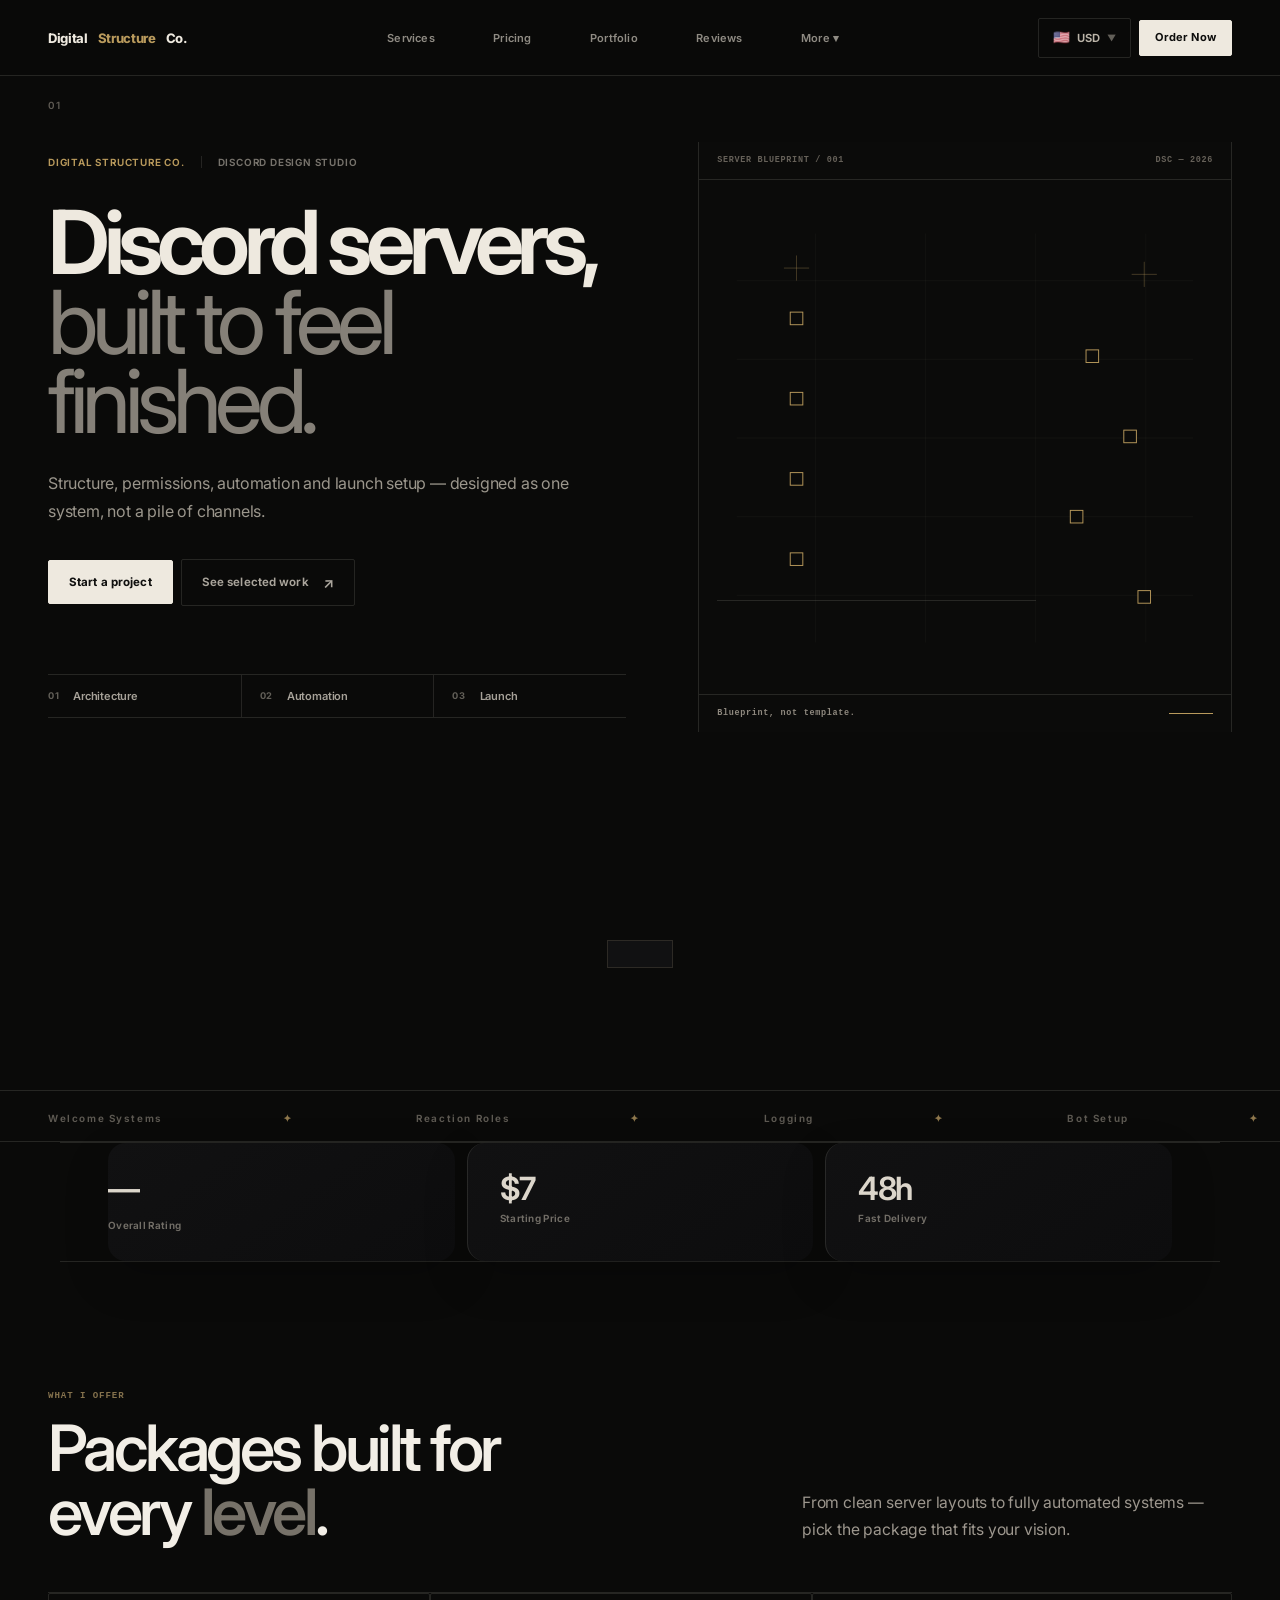
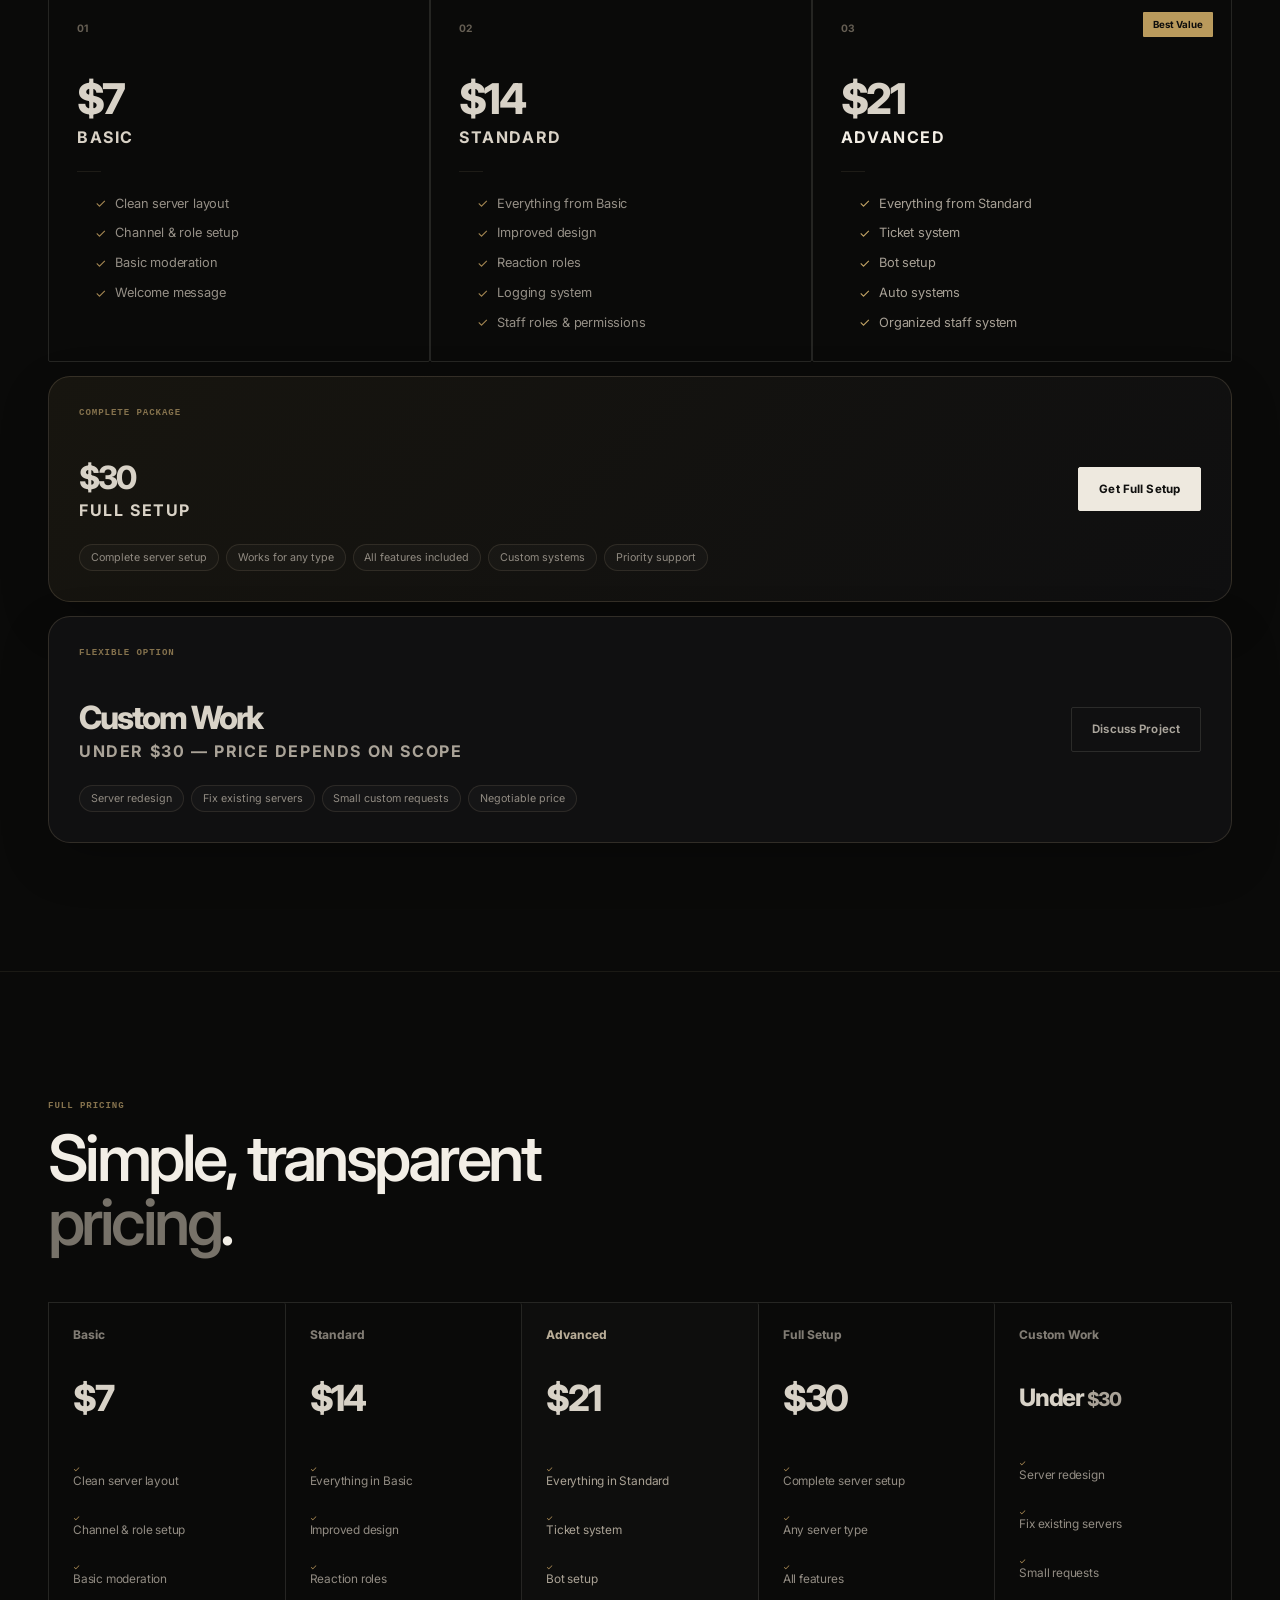
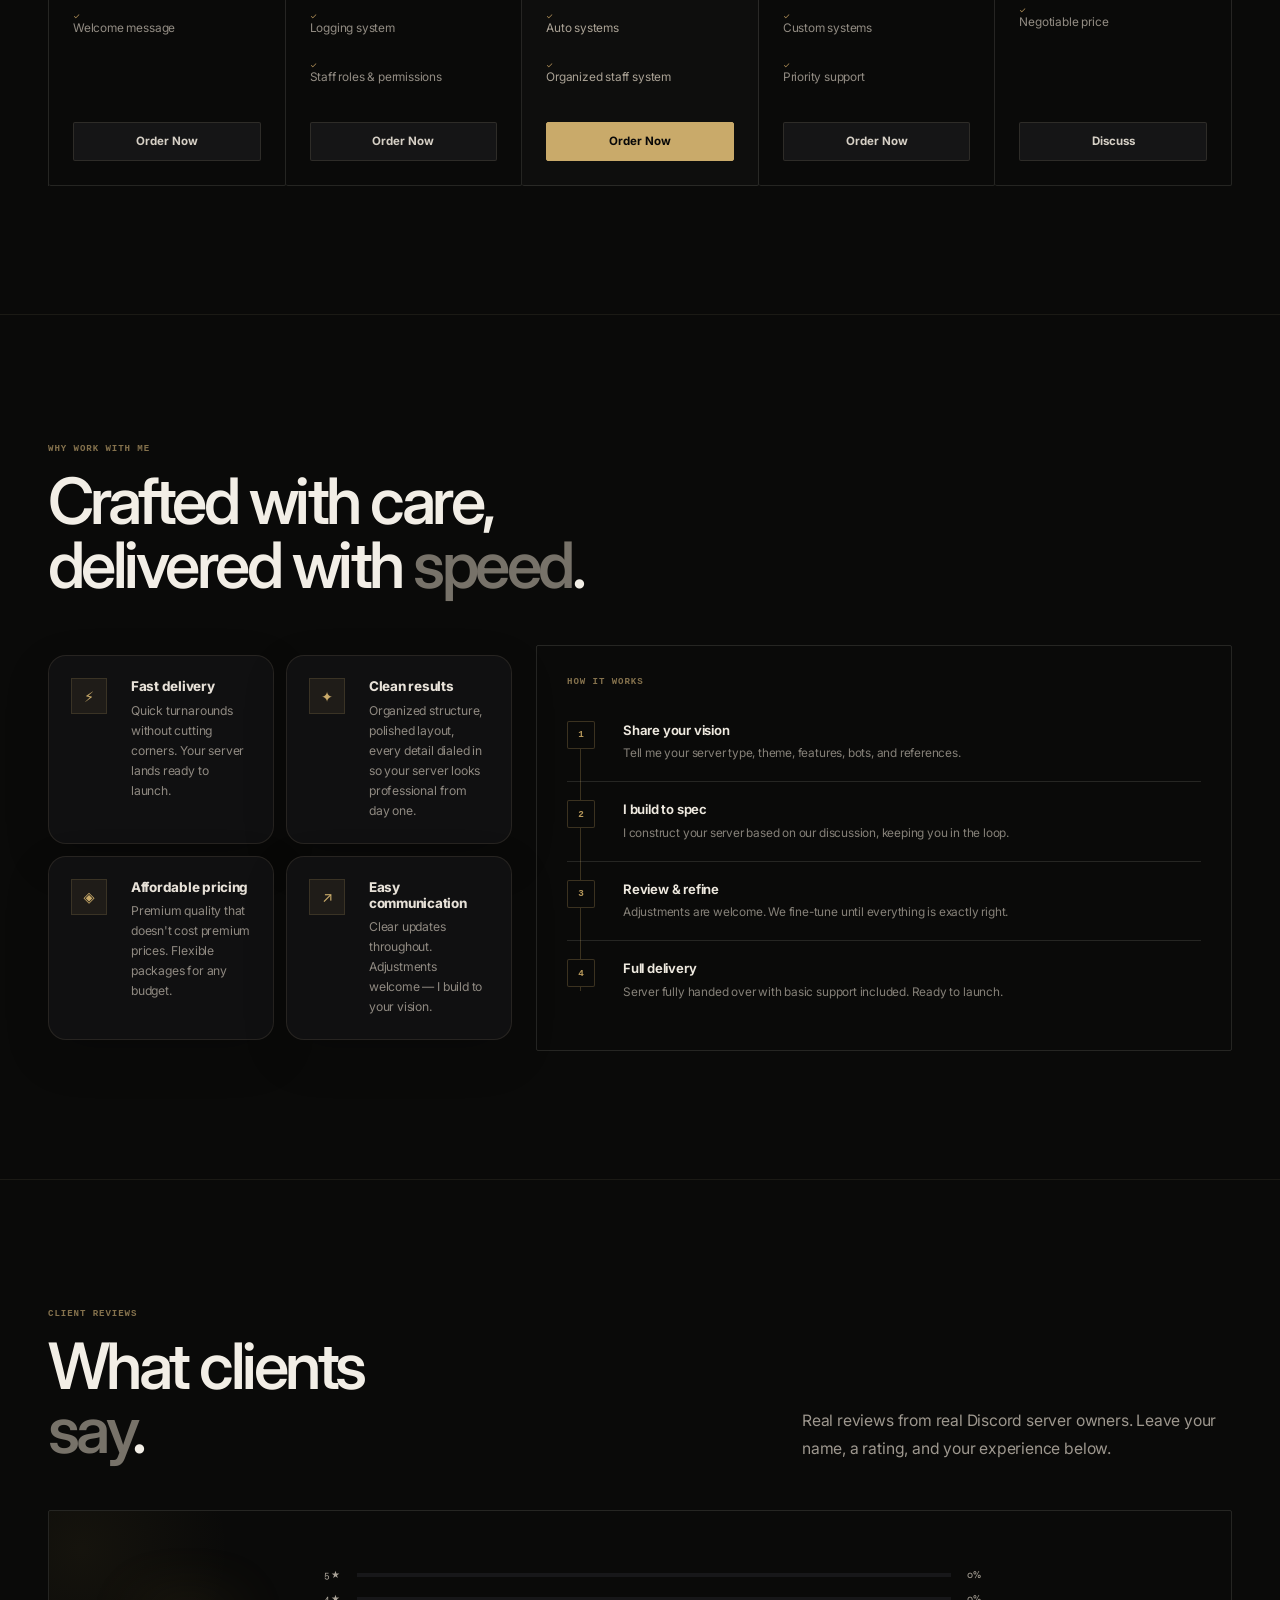
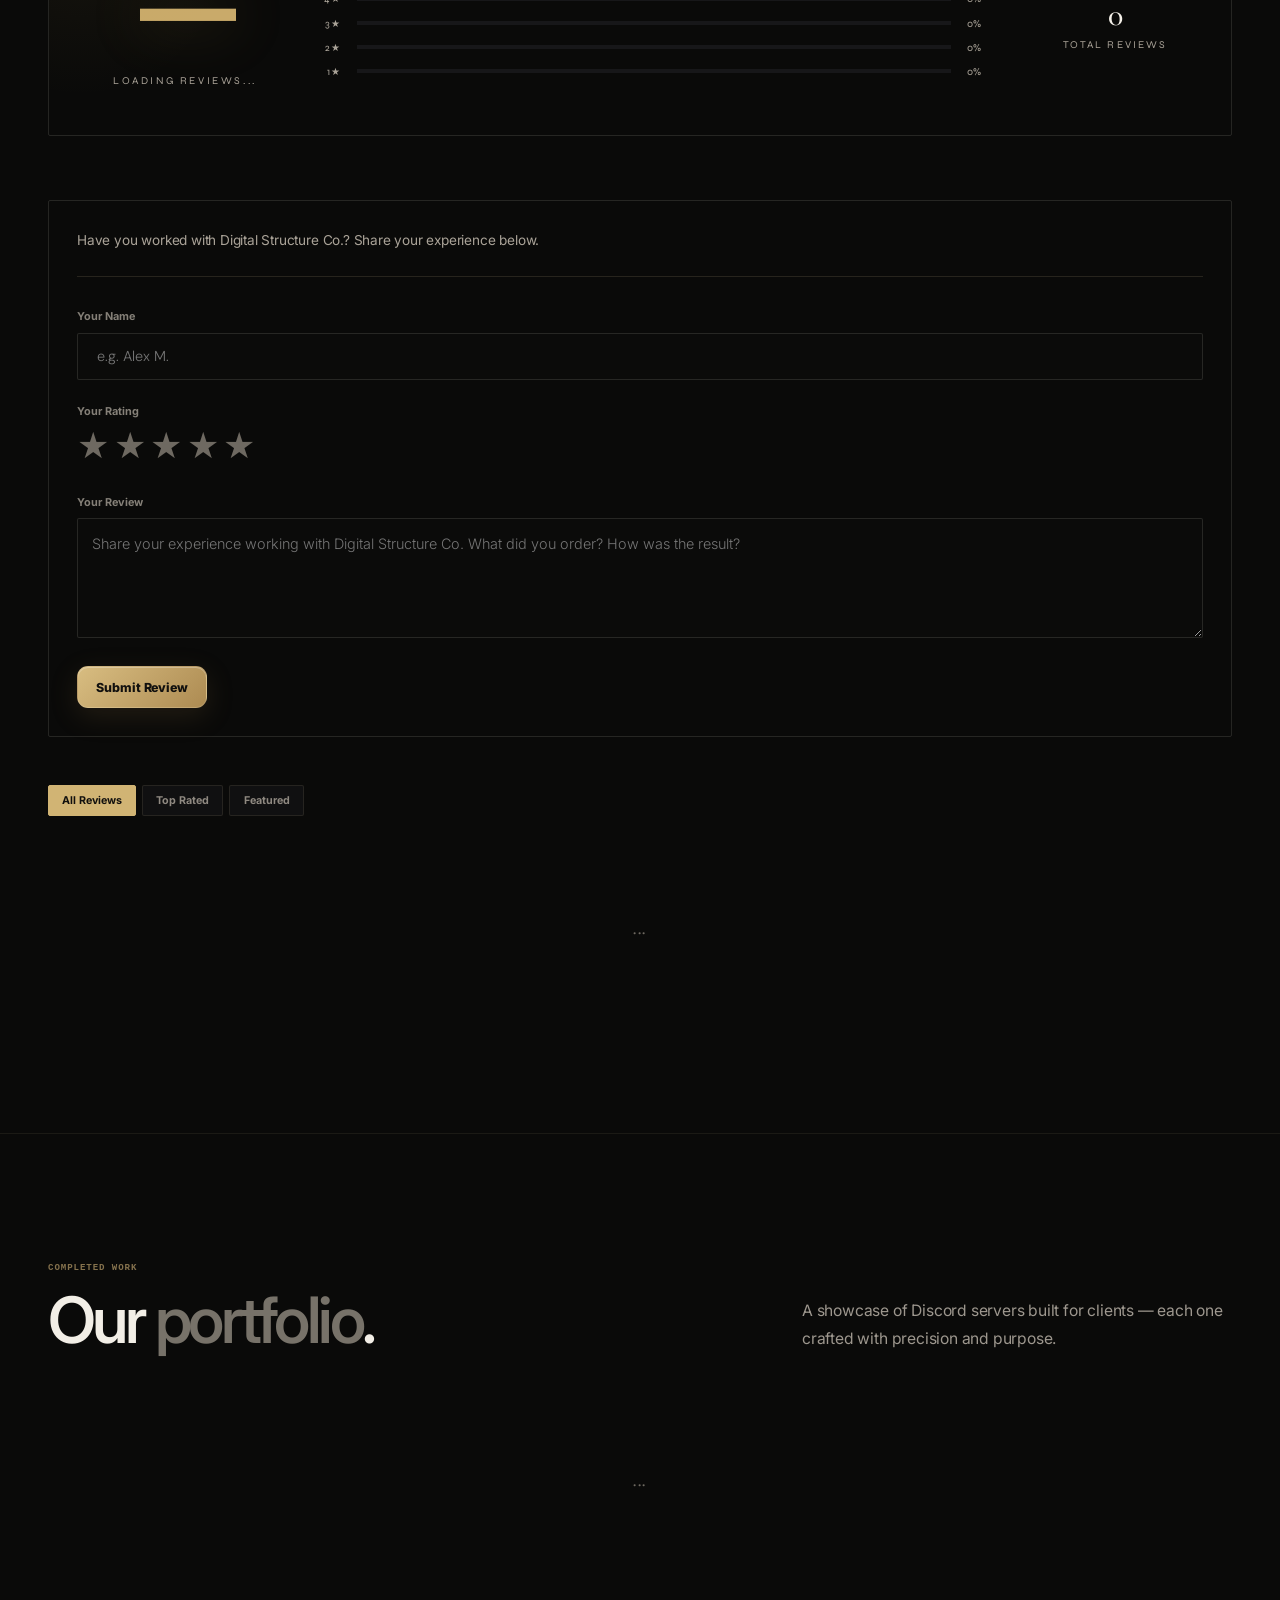
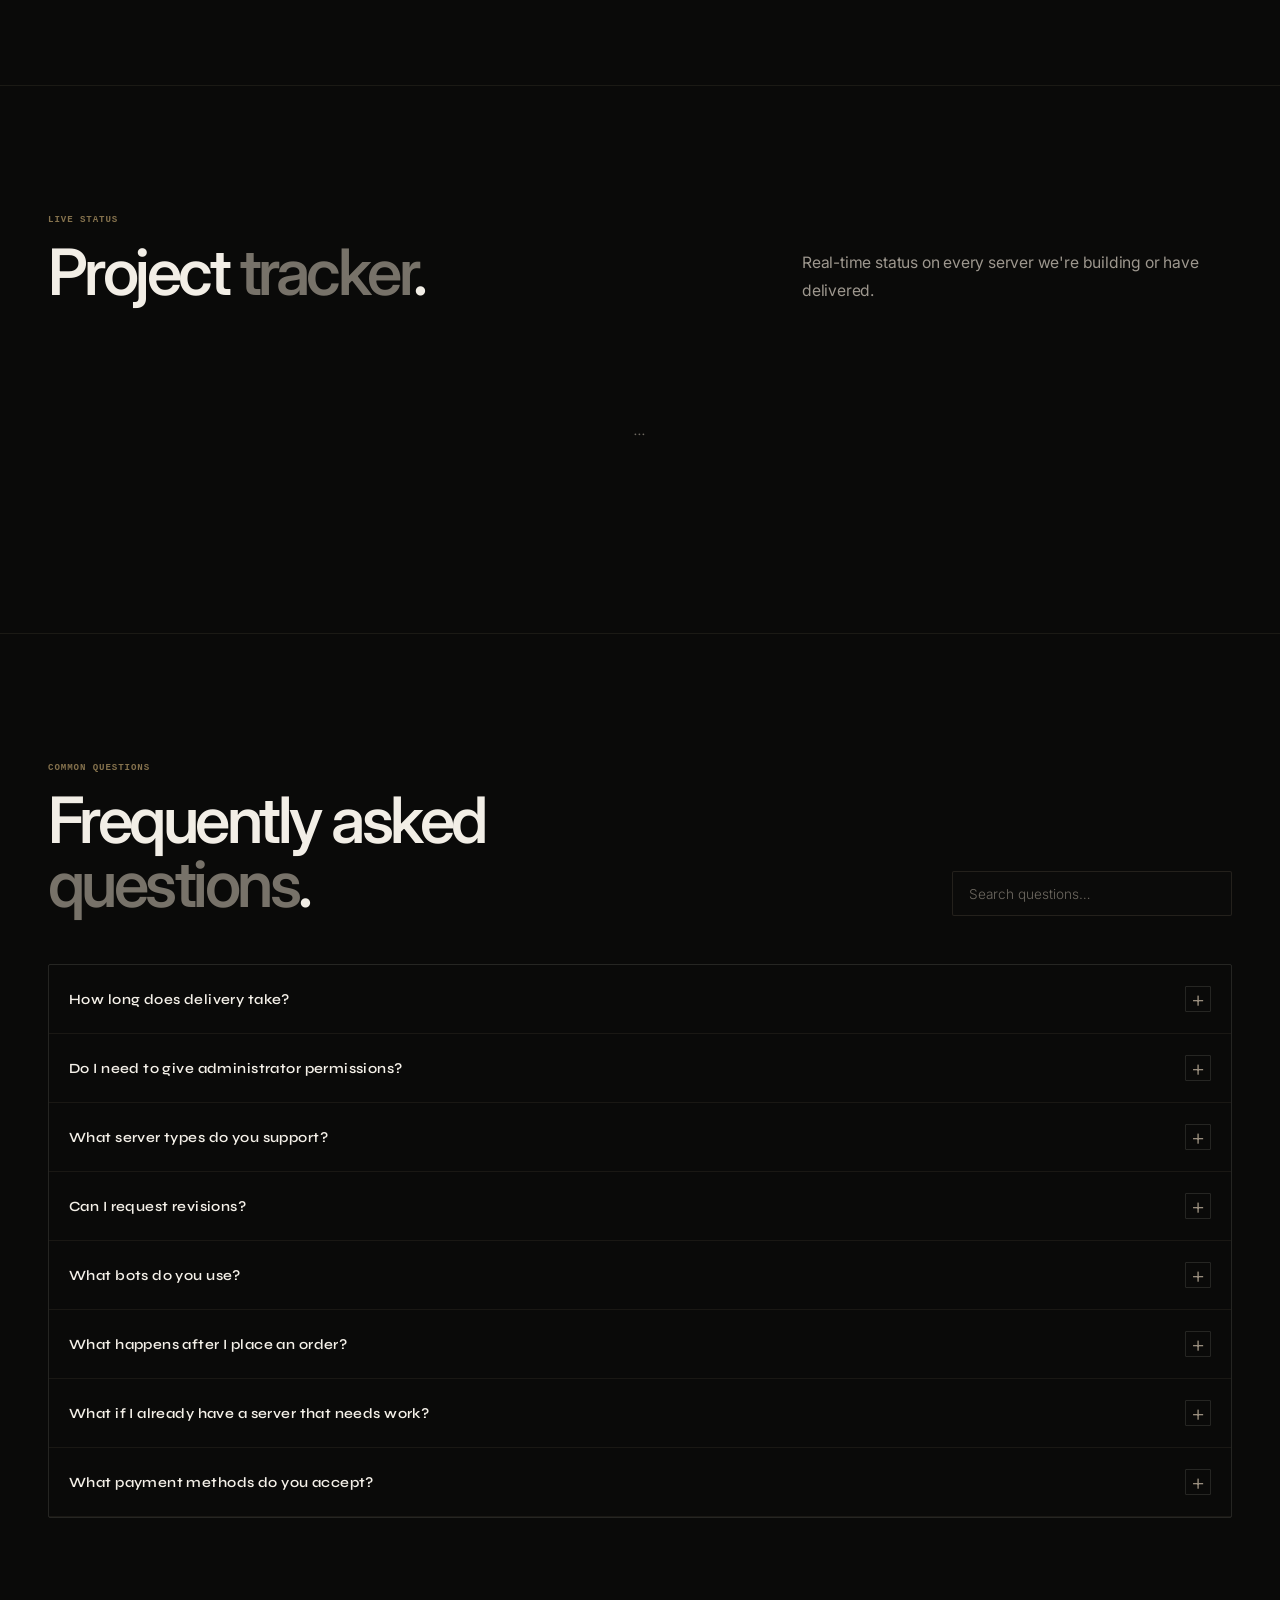
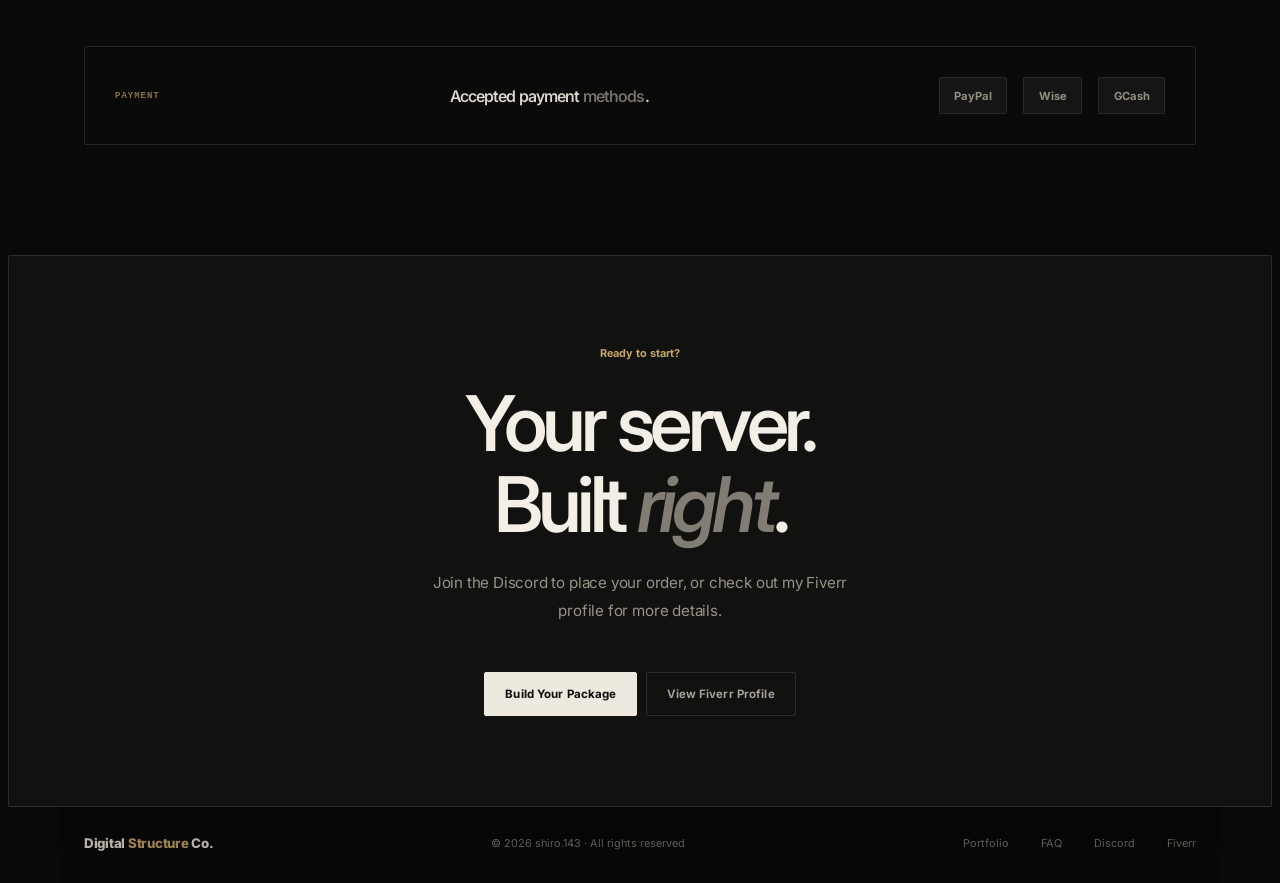
==== commit 0701f19f: "Update index.html" ====
--- a/index.html
+++ b/index.html
@@ -1002,6 +1002,156 @@
 @media(prefers-reduced-motion:reduce){.bp-draw,.bp-label-v7,.bp-cycle-v7 span,.bp-marker-v7::after{animation:none!important}.bp-draw{stroke-dashoffset:0!important}.bp-label-v7{opacity:1!important;transform:none!important}.bp-cycle-v7 span{display:none}.bp-cycle-v7 span:first-child{display:block;opacity:1!important;transform:none!important}}
 </style>
 
+
+<style id="v7-layout-fixes">
+/* ================================================================
+   V7.1 — RESPONSIVE POLISH FIXES
+   - turns the header CTA into a complete button (not a divider/tab)
+   - rebuilds the process steps as a compact editorial timeline
+   - prevents narrow-screen clipping and inherited fixed widths
+================================================================ */
+.nav-cta{
+  display:inline-flex!important;
+  align-items:center!important;
+  justify-content:center!important;
+  min-height:36px!important;
+  padding:.66rem .95rem!important;
+  border:1px solid var(--v7-cream)!important;
+  border-radius:2px!important;
+  background:var(--v7-cream)!important;
+  color:#0d0d0c!important;
+  line-height:1!important;
+  white-space:nowrap!important;
+  box-shadow:none!important;
+}
+.nav-cta:hover{
+  background:var(--v7-brass)!important;
+  border-color:var(--v7-brass)!important;
+  color:#0d0d0c!important;
+  transform:none!important;
+}
+
+/* Process block */
+.why-visual{
+  padding:30px!important;
+  overflow:visible!important;
+}
+.why-visual::before{display:none!important}
+.why-visual .section-eyebrow{
+  display:block!important;
+  margin:0 0 16px!important;
+  white-space:nowrap!important;
+}
+.workflow-steps{
+  position:relative!important;
+  display:flex!important;
+  flex-direction:column!important;
+  width:100%!important;
+  min-width:0!important;
+}
+.workflow-steps::before{
+  content:'';
+  position:absolute;
+  left:13px;
+  top:29px;
+  bottom:29px;
+  width:1px;
+  background:var(--v7-line-2);
+  pointer-events:none;
+}
+.wf-step{
+  position:relative!important;
+  display:grid!important;
+  grid-template-columns:42px minmax(0,1fr)!important;
+  align-items:start!important;
+  gap:14px!important;
+  width:100%!important;
+  min-width:0!important;
+  padding:18px 0!important;
+  border-bottom:1px solid var(--v7-line)!important;
+}
+.wf-step:last-child{border-bottom:0!important}
+.wf-num{
+  position:relative!important;
+  z-index:1!important;
+  display:grid!important;
+  place-items:center!important;
+  width:28px!important;
+  min-width:28px!important;
+  height:28px!important;
+  padding:0!important;
+  margin:0!important;
+  border:1px solid var(--v7-line-2)!important;
+  border-radius:2px!important;
+  background:var(--v7-bg)!important;
+  color:var(--v7-brass)!important;
+  font:650 .58rem/1 ui-monospace,SFMono-Regular,Menlo,monospace!important;
+  text-align:center!important;
+}
+.wf-content{
+  width:auto!important;
+  min-width:0!important;
+  max-width:none!important;
+}
+.wf-content h4{
+  margin:1px 0 6px!important;
+  color:var(--v7-cream)!important;
+  font-family:Inter,sans-serif!important;
+  font-size:.82rem!important;
+  font-weight:650!important;
+  line-height:1.25!important;
+  letter-spacing:-.015em!important;
+  overflow-wrap:anywhere!important;
+}
+.wf-content p{
+  margin:0!important;
+  max-width:560px!important;
+  color:#858078!important;
+  font-size:.74rem!important;
+  line-height:1.62!important;
+  overflow-wrap:anywhere!important;
+}
+.mobile-order-link{
+  margin-top:4px!important;
+  border:1px solid var(--v7-line-2)!important;
+  background:#14130f!important;
+  color:#d7bd88!important;
+  text-align:center!important;
+  font-weight:700!important;
+}
+
+@media(max-width:1050px) and (min-width:701px){
+  .nav-cta{padding:.62rem .82rem!important;font-size:.66rem!important}
+  .why-visual{padding:28px!important}
+}
+@media(max-width:700px){
+  .nav-cta{display:none!important}
+  .why-grid{gap:34px!important}
+  .why-visual{
+    width:100%!important;
+    min-width:0!important;
+    padding:22px 18px!important;
+    overflow:hidden!important;
+  }
+  .why-visual .section-eyebrow{margin-bottom:12px!important}
+  .workflow-steps::before{left:12px;top:27px;bottom:27px}
+  .wf-step{
+    grid-template-columns:38px minmax(0,1fr)!important;
+    gap:11px!important;
+    padding:16px 0!important;
+  }
+  .wf-num{width:26px!important;min-width:26px!important;height:26px!important}
+  .wf-content h4{font-size:.79rem!important}
+  .wf-content p{font-size:.72rem!important;line-height:1.58!important}
+}
+@media(max-width:360px){
+  .why-visual{padding:20px 14px!important}
+  .wf-step{grid-template-columns:34px minmax(0,1fr)!important;gap:9px!important}
+  .wf-num{width:24px!important;min-width:24px!important;height:24px!important}
+  .workflow-steps::before{left:11px}
+}
+</style>
+
 </head>
 <body>
 
@@ -1069,6 +1219,7 @@
   <a href="#tracker" onclick="closeMobileMenu()">Project Tracker</a>
   <a href="#process" onclick="closeMobileMenu()">Process</a>
   <a href="#faq" onclick="closeMobileMenu()">FAQ</a>
+  <a href="#" class="mobile-order-link" onclick="closeMobileMenu(); openPackageBuilder(); return false;">Order Now</a>
 </div>
 
 <!-- HERO -->
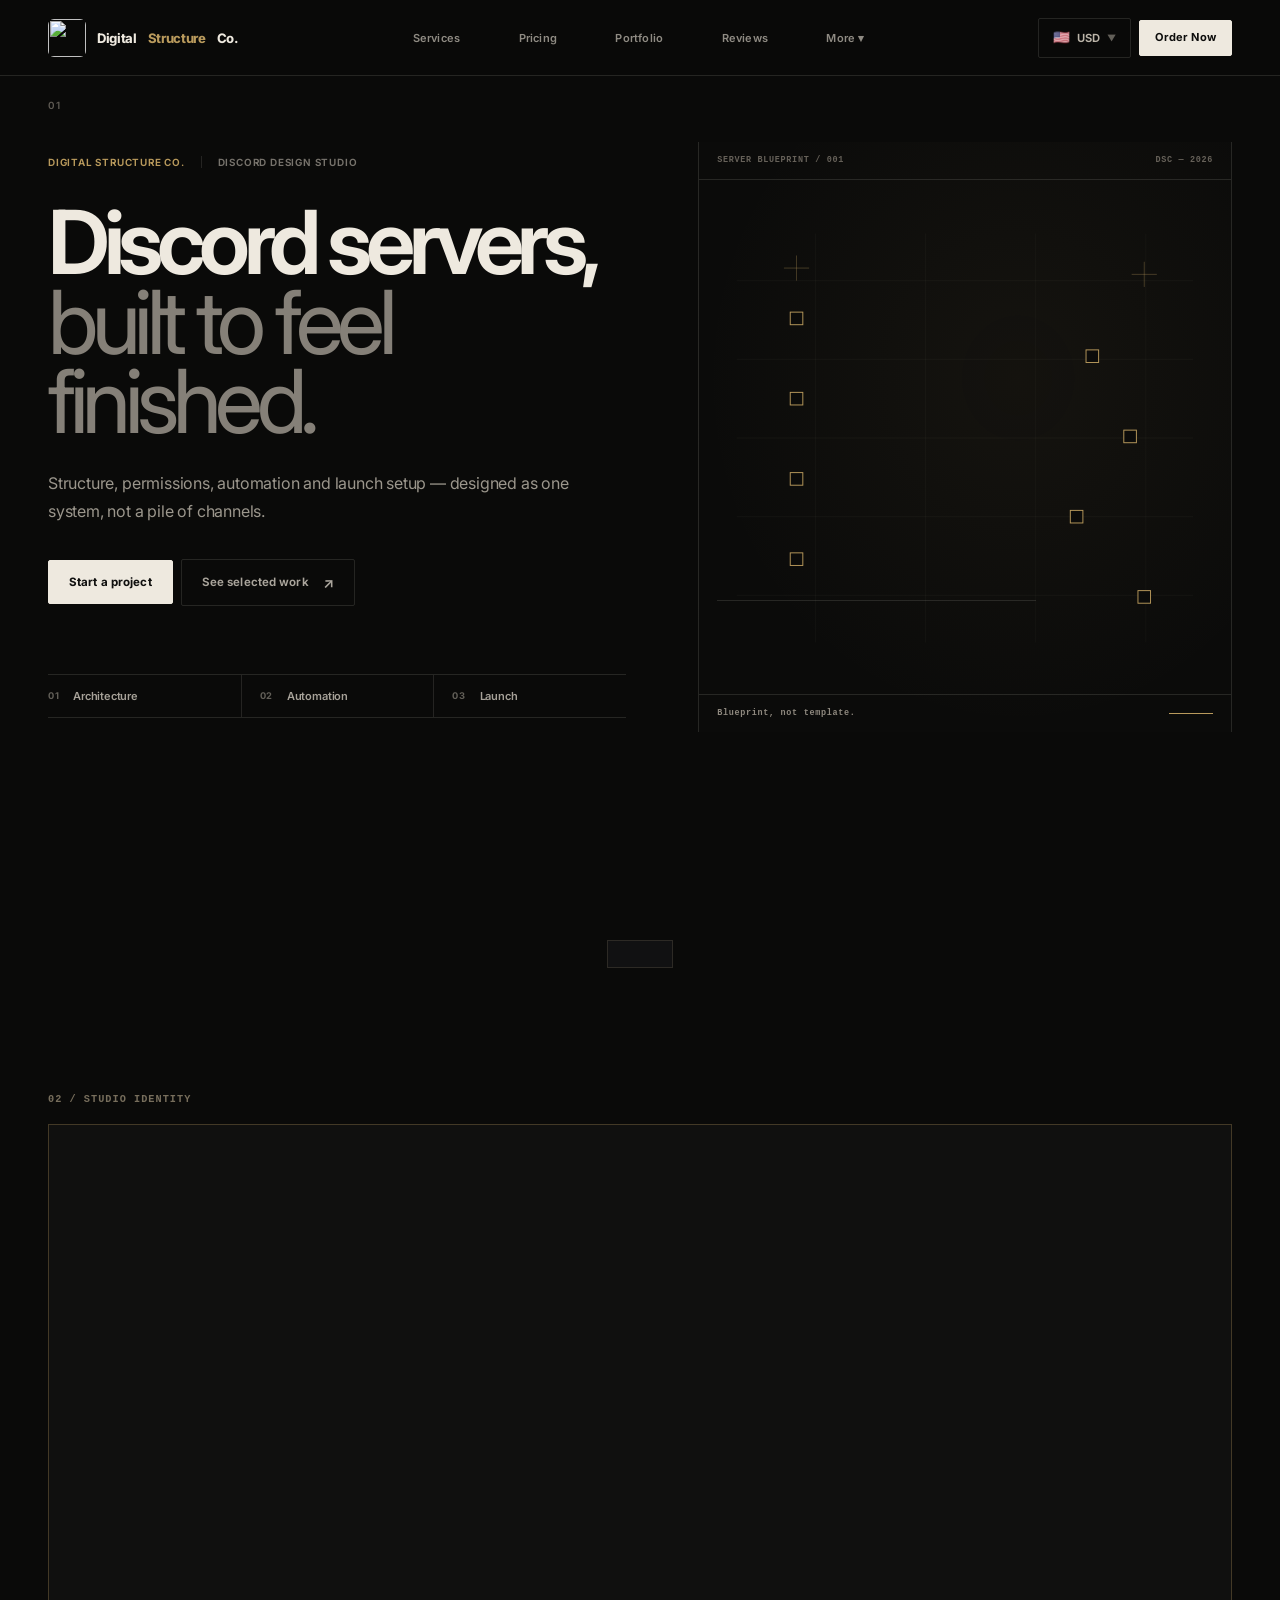
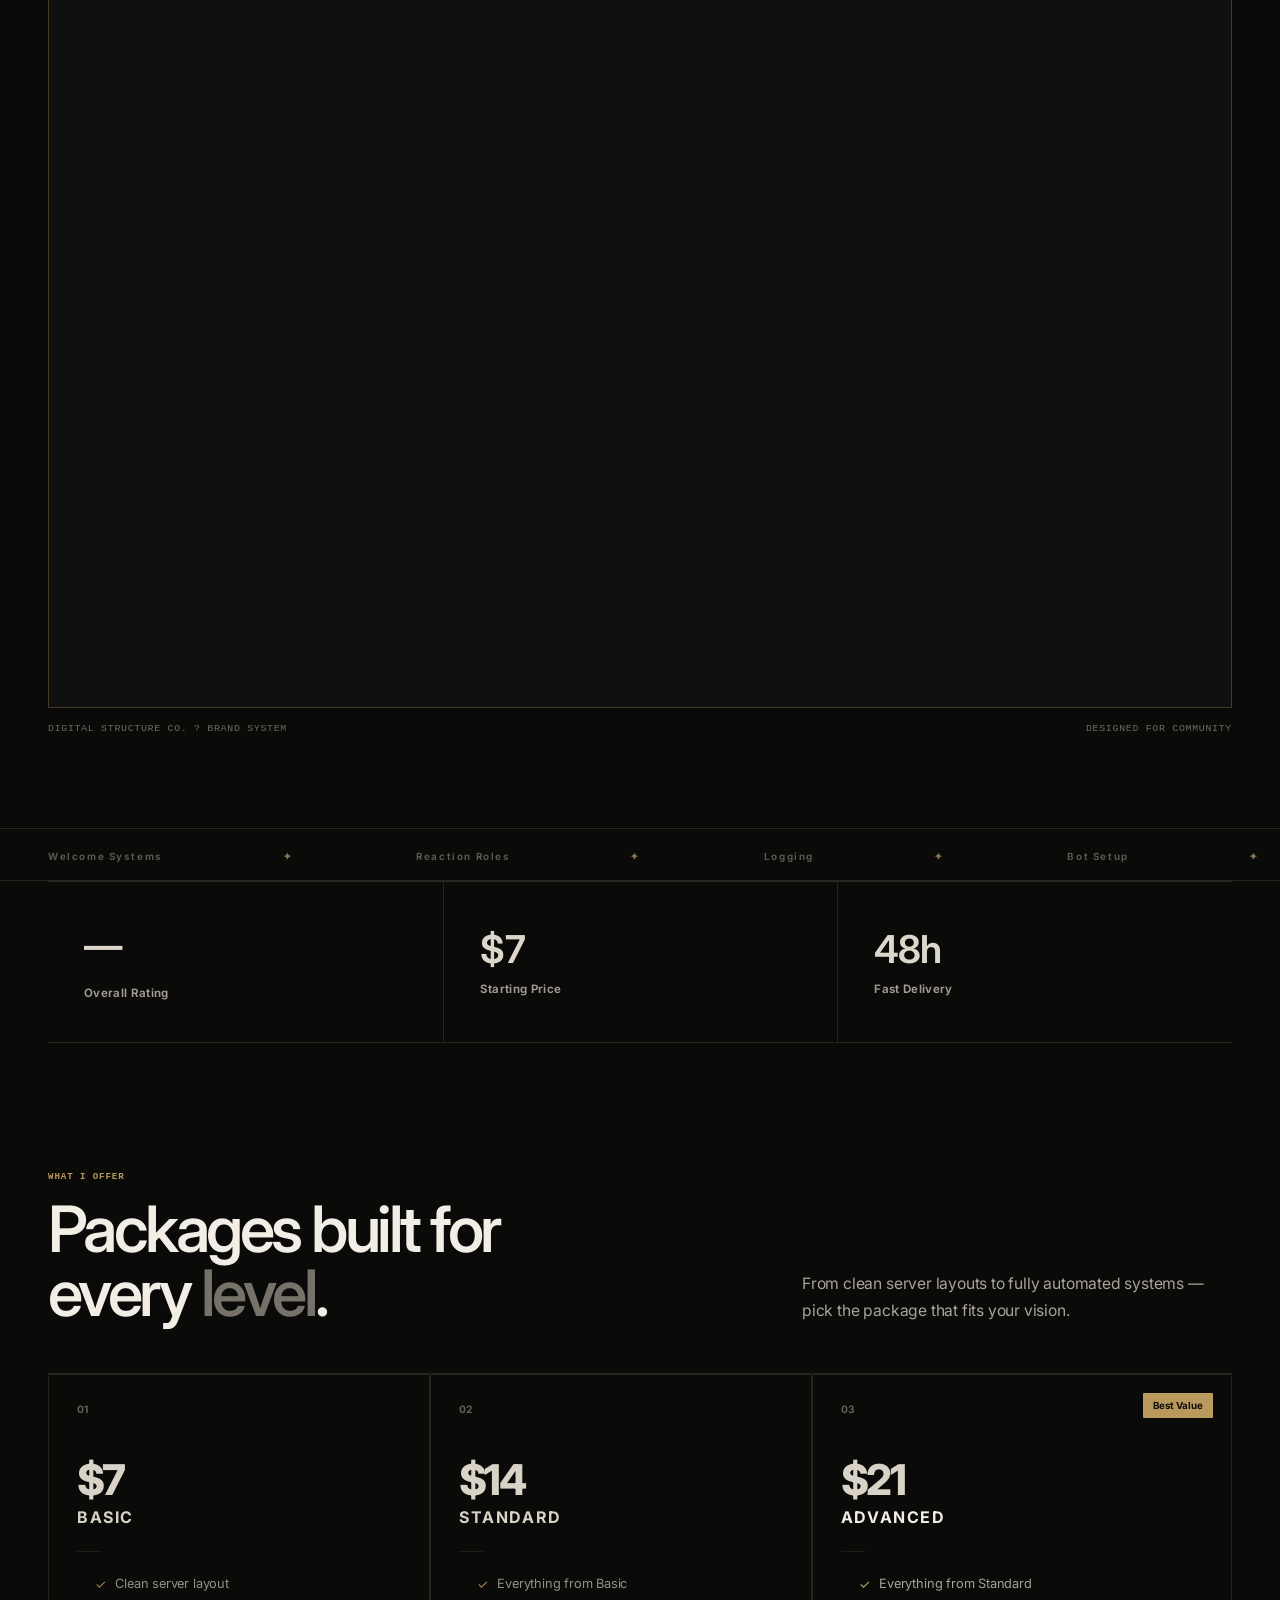
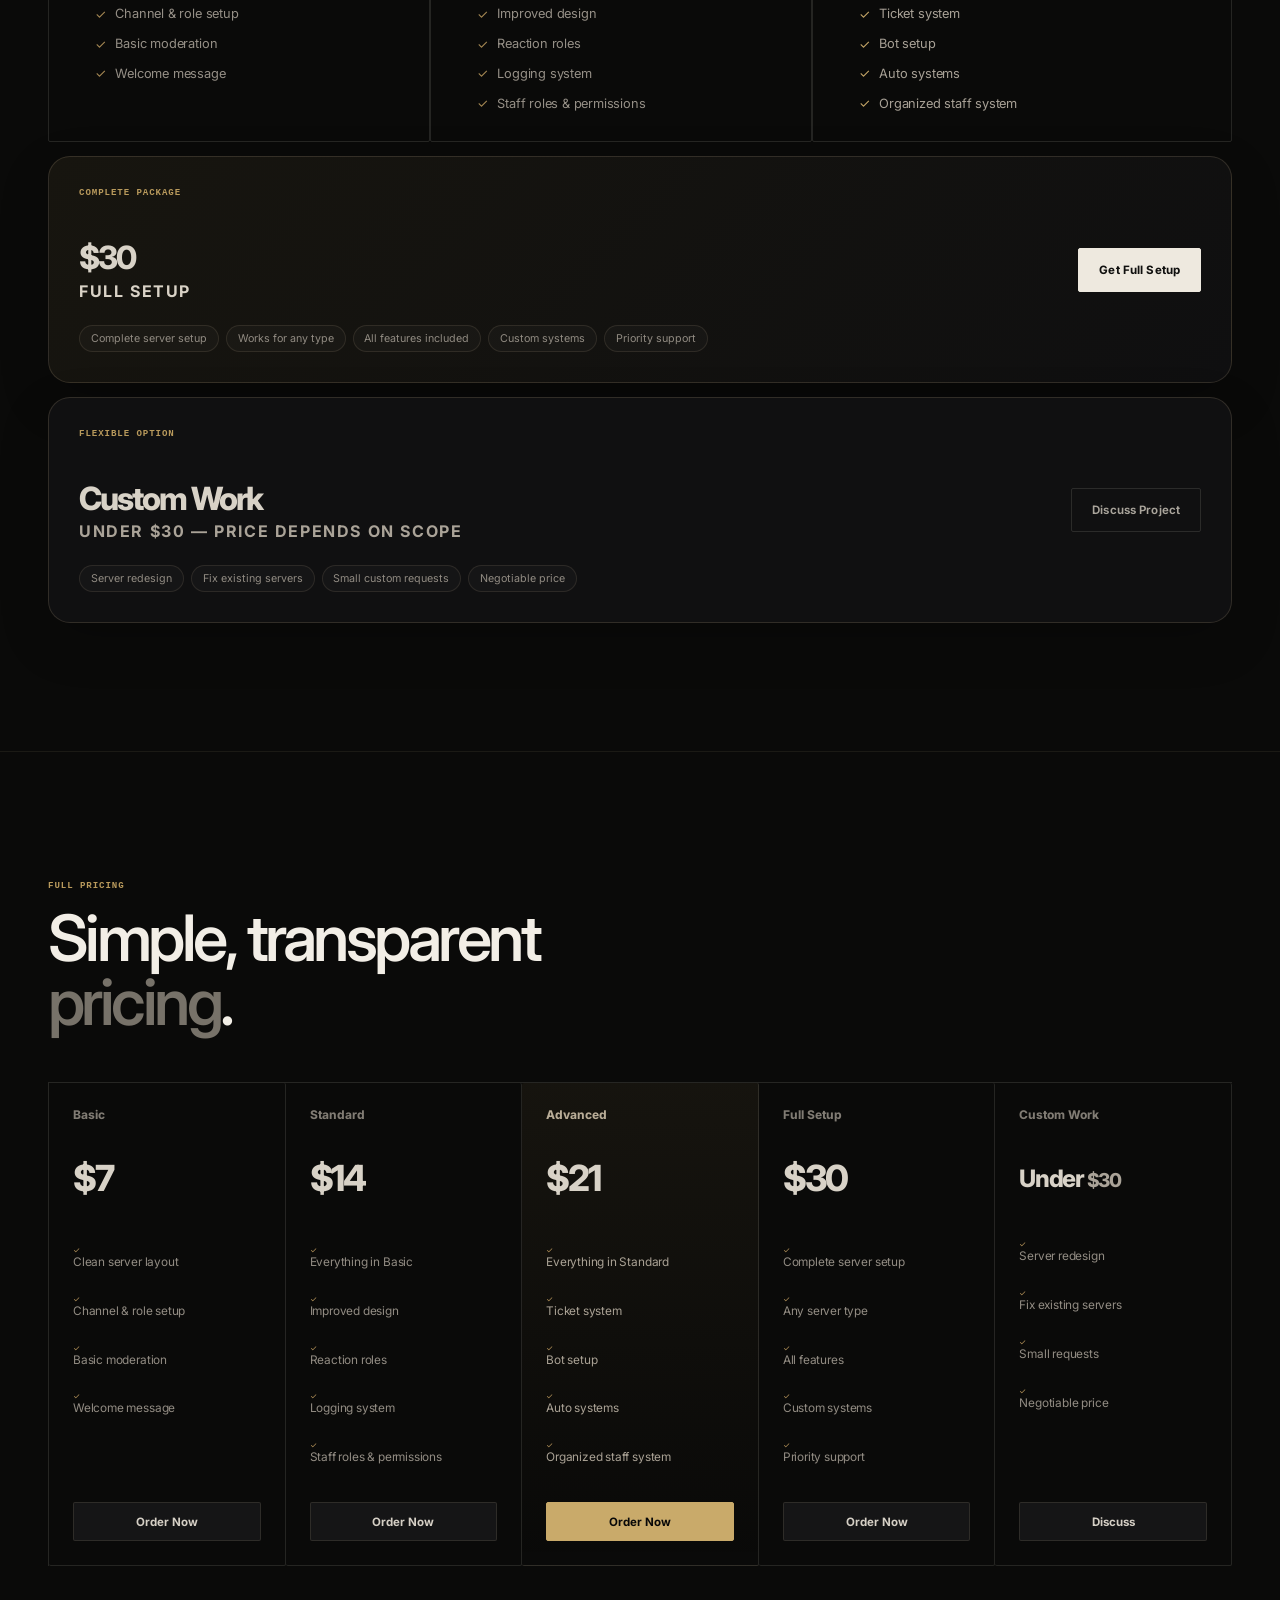
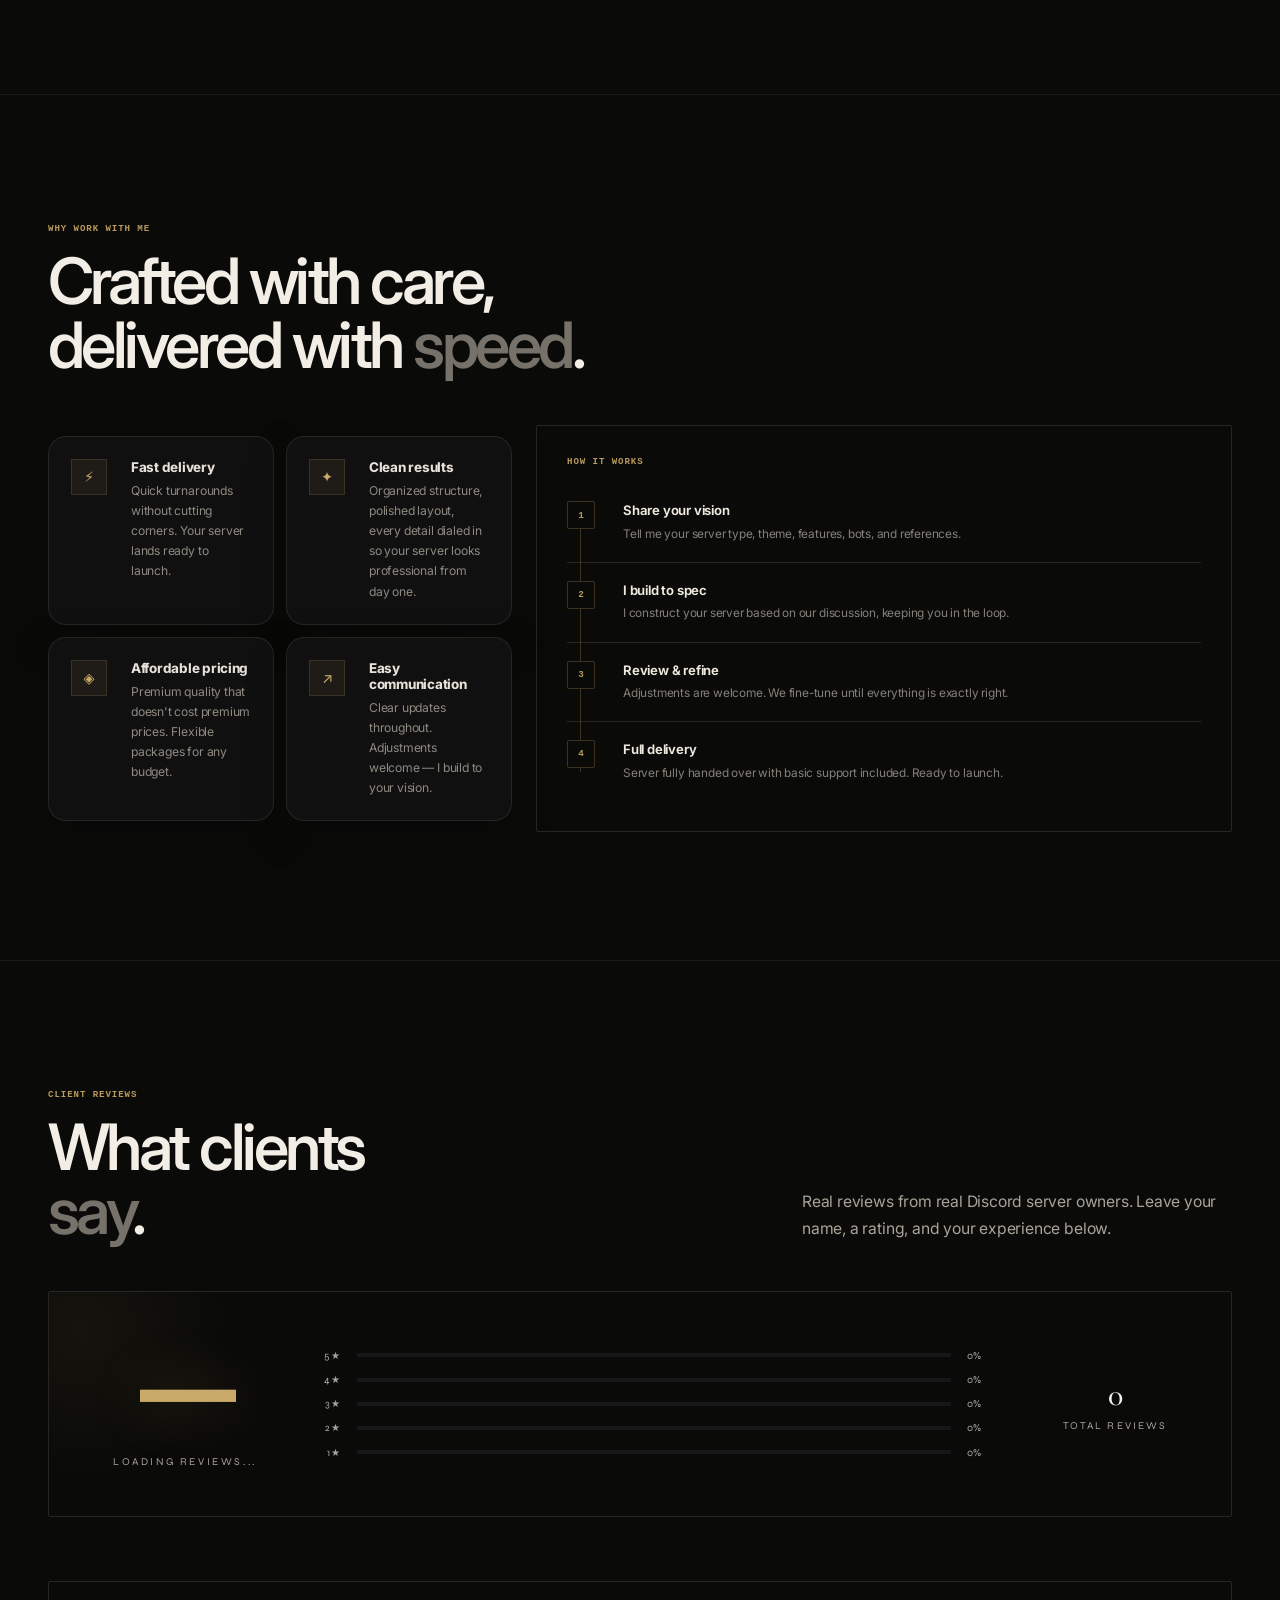
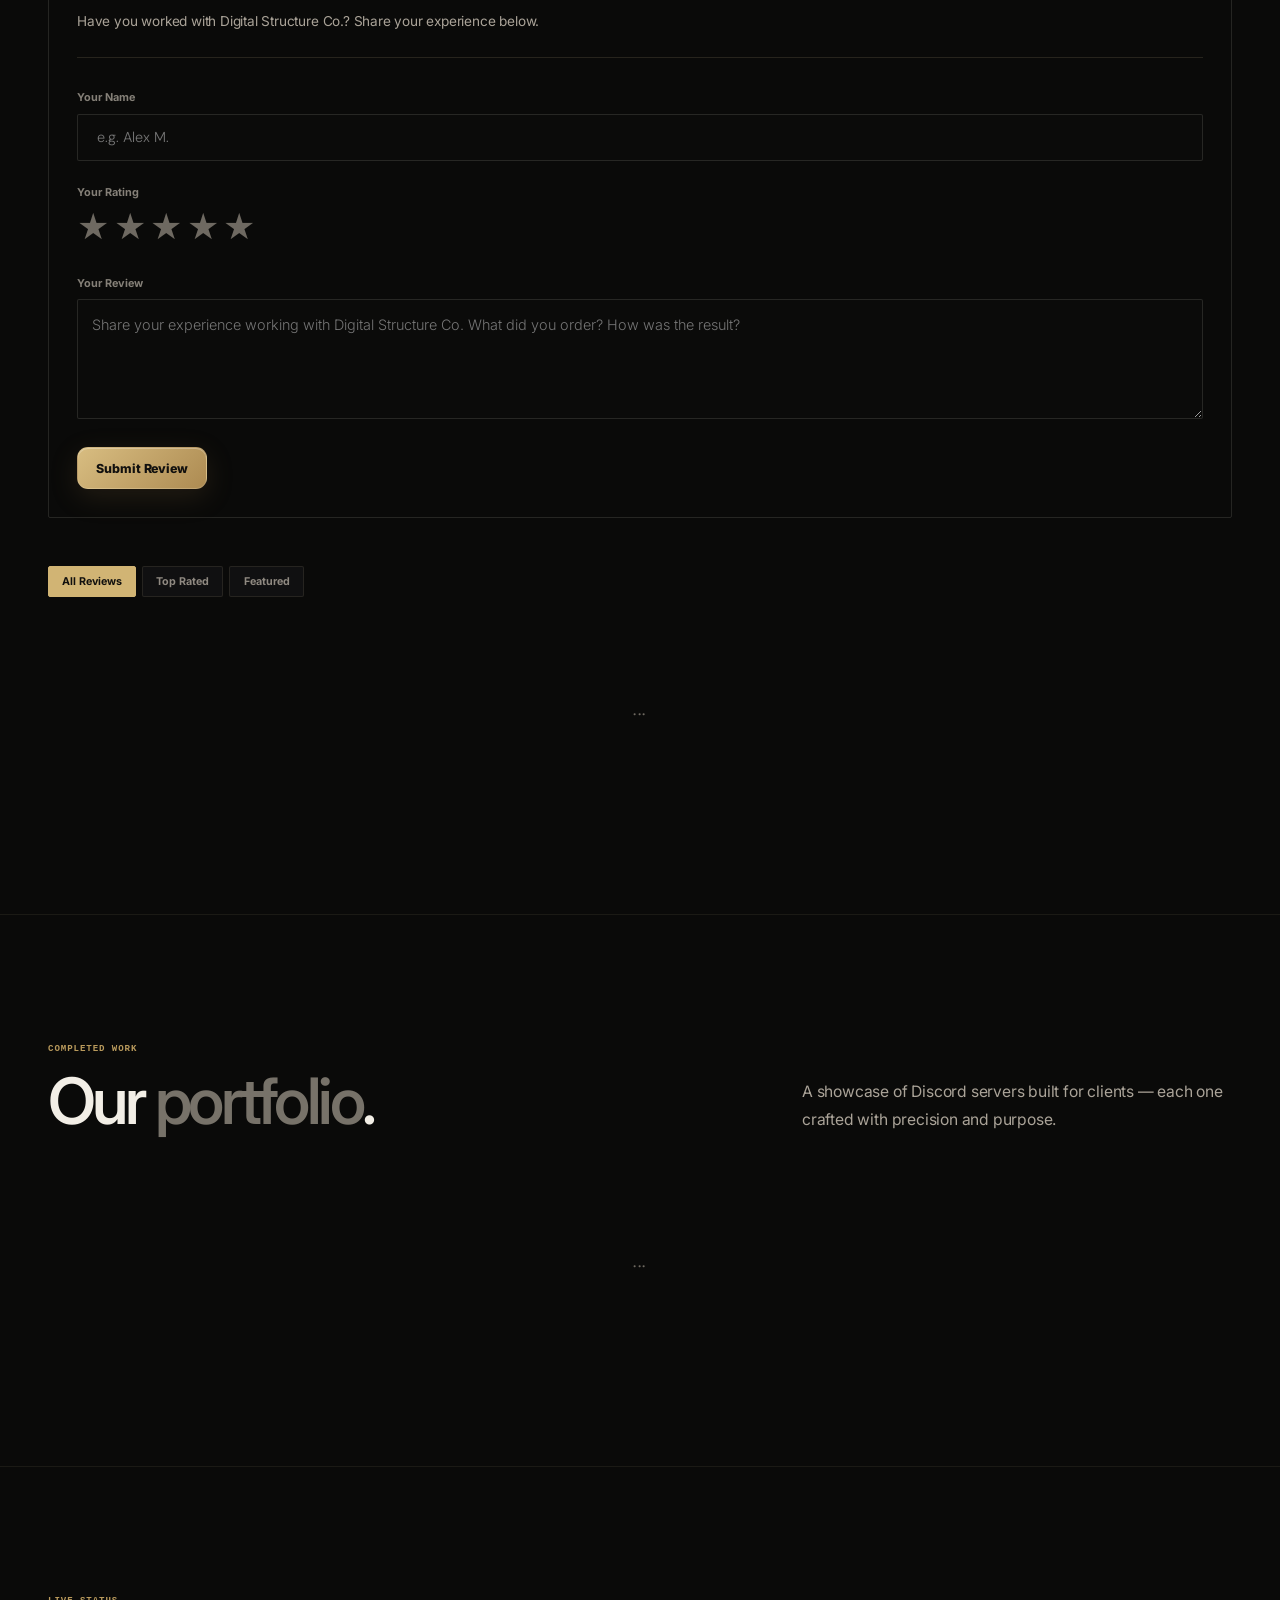
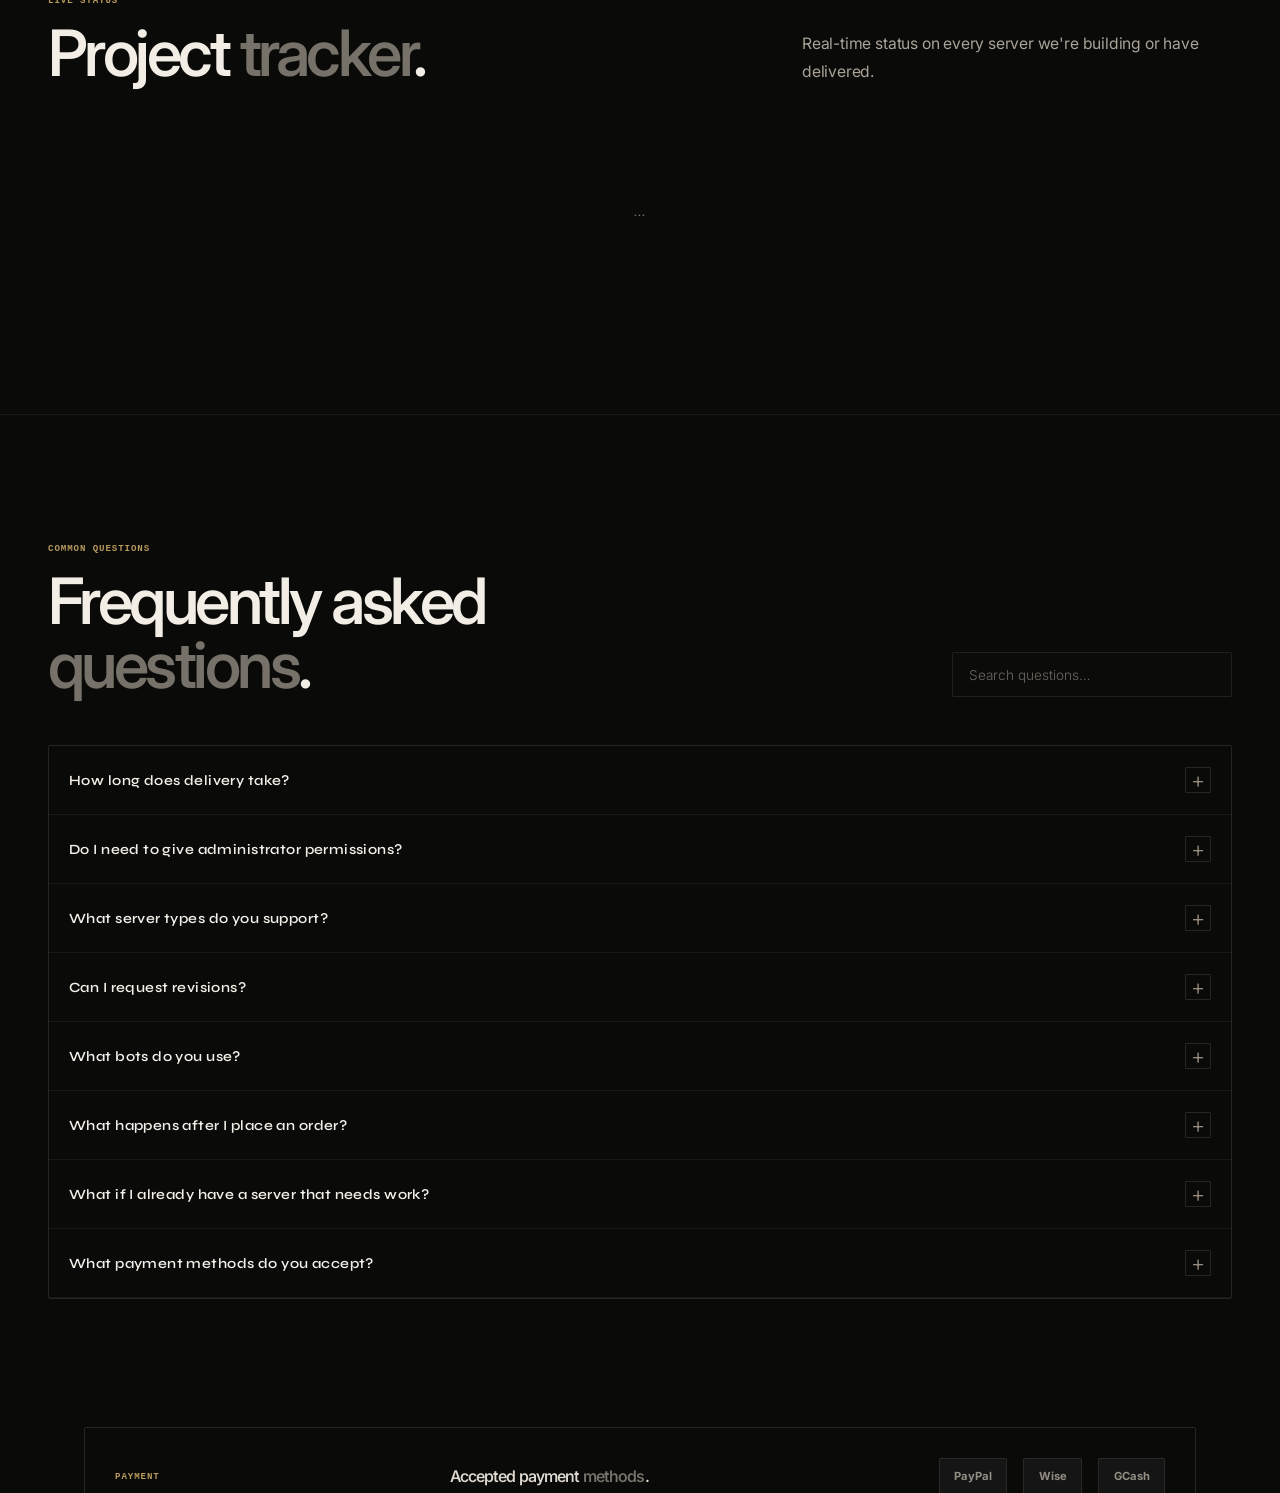
==== commit 2a70a321: "Update index.html with branding and navigation changes" ====
--- a/index.html
+++ b/index.html
@@ -1152,6 +1152,48 @@
 }
 </style>
 
+
+<!-- Digital Structure Co. identity: self-hosted vector branding -->
+<link rel="icon" type="image/svg+xml" href="assets/favicon.svg">
+<style id="dsc-brand-additions">
+.nav-logo{display:inline-flex!important;align-items:center!important;gap:11px!important;white-space:nowrap!important}
+.nav-logo .site-brand-mark{width:38px;height:38px;display:block;flex:none;border-radius:6px}
+.nav-logo::before{content:none!important;display:none!important}
+.footer-brand{display:inline-flex;align-items:center;gap:12px}
+.footer-brand .site-brand-mark{width:33px;height:33px;display:block;flex:none;border-radius:5px}
+.brand-banner{max-width:1264px;width:calc(100% - 96px);margin:4px auto 92px;padding:0;position:relative}
+.brand-banner picture,.brand-banner img{display:block;width:100%;height:auto}
+.brand-banner picture{border:1px solid rgba(185,154,92,.3);background:#10100f}
+.brand-banner::before{content:'02 / STUDIO IDENTITY';display:block;margin:0 0 20px;font:600 .64rem/1 ui-monospace,SFMono-Regular,Menlo,monospace;letter-spacing:.1em;color:#776e5c}
+.brand-banner img{object-fit:cover}
+.brand-banner .brand-banner-credit{display:flex;align-items:center;justify-content:space-between;margin-top:14px;color:#716a5d;font:.62rem/1.4 ui-monospace,SFMono-Regular,Menlo,monospace;letter-spacing:.07em}
+@media(max-width:1050px){.brand-banner{width:calc(100% - 68px);margin-bottom:70px}}
+@media(max-width:700px){.nav-logo .site-brand-mark{width:33px;height:33px}.nav-logo{font-size:0!important;gap:0!important}.nav-logo span{display:none!important}.brand-banner{width:calc(100% - 36px);margin:0 auto 68px}.brand-banner::before{font-size:.58rem;margin-bottom:15px}.brand-banner .brand-banner-credit{font-size:.55rem;line-height:1.5;gap:12px}.footer-brand .site-brand-mark{width:30px;height:30px}}
+</style>
+
+<style id="studio-polish">
+html.scroll-easing{scroll-behavior:auto!important}
+/* Unified trust strip: equal insets and no inherited card backgrounds. */
+.stats{width:calc(100% - 96px)!important;max-width:1264px!important;grid-template-columns:repeat(3,minmax(0,1fr));gap:0!important;padding:0!important;margin:0 auto!important}
+.stats .stat{display:flex;flex-direction:column;justify-content:center;align-items:flex-start;min-height:160px;padding:32px 36px!important;background:transparent!important;border-radius:0!important;box-shadow:none!important;border:0!important}
+.stats .stat+.stat{border-left:1px solid var(--v7-line)!important}
+.stats .stat-num{font-size:clamp(2rem,3vw,2.65rem)!important;line-height:1.15!important;font-variant-numeric:tabular-nums}
+.stats .stat-label{font-size:.72rem!important;color:#a39c90!important;margin-top:10px}
+.stats .stat-stars{margin-top:8px;gap:4px}
+.hero-blueprint-v7{background:radial-gradient(ellipse at 60% 40%,rgba(185,154,92,.055),transparent 70%),#0b0b0a}
+.hero-sub,.services-desc,.service-desc,.card-text,.portfolio-card-desc{color:#aaa398!important}
+.section-eyebrow{color:#b99a5c!important}
+.service-card,.price-card,.review-card,.portfolio-card,.tracker-card{transition:background .2s,border-color .2s!important}
+.service-card:hover,.price-card:hover,.portfolio-card:hover,.tracker-card:hover{background:#14130f!important;border-color:rgba(185,154,92,.32)!important}
+.price-card.highlight{background:linear-gradient(180deg,rgba(185,154,92,.07),transparent)!important}
+.faq-item:has(.faq-answer.open){background:rgba(185,154,92,.04)}
+a:focus-visible,button:focus-visible{outline:2px solid #b99a5c;outline-offset:5px}
+::selection{background:#b99a5c;color:#0a0a09}
+@media(max-width:1050px){.stats{width:calc(100% - 68px)!important}.stats .stat{padding:28px!important}}
+@media(max-width:700px){.stats{width:calc(100% - 36px)!important;grid-template-columns:1fr!important}.stats .stat{min-height:126px;padding:24px!important}.stats .stat+.stat{border-left:0!important;border-top:1px solid var(--v7-line)!important}.stats .stat-num{font-size:2.1rem!important}}
+@media(prefers-reduced-motion:reduce){html{scroll-behavior:auto!important}*,*::before,*::after{animation:none!important;transition:none!important}}
+</style>
+<script src="assets/supabase-config.js"></script>
 </head>
 <body>
 
@@ -1163,7 +1205,7 @@
 
 <!-- NAV -->
 <nav>
-  <a href="#" class="nav-logo">Digital <span>Structure</span> Co.</a>
+  <a href="/home" class="nav-logo" aria-label="Digital Structure Co. home"><img class="site-brand-mark" src="assets/dsc-logo.svg" width="38" height="38" alt="">Digital <span>Structure</span> Co.</a>
   <ul class="nav-links">
     <li><a href="#services">Services</a></li>
     <li><a href="#pricing">Pricing</a></li>
@@ -1204,7 +1246,7 @@
         <a href="#reviews" onclick="closeDropdown()">My Review</a>
         <a href="#" onclick="openAdminPanel()" id="adminPanelLink" style="display:none">Admin Panel ⚙</a>
         <a href="#" onclick="openPortfolioAdmin()" id="portfolioAdminLink" style="display:none">Portfolio Admin ◈</a>
-        <a href="admin/" id="projectDashboardLink" style="display:none">Project Dashboard ◈</a>
+        <a href="/admin" id="projectDashboardLink" style="display:none">Project Dashboard ◈</a>
         <button onclick="logout()">Sign Out</button>
       </div>
     </div>
@@ -1285,6 +1327,15 @@
   </div>
 </section>
 
+<!-- BRAND BANNER ? responsive local vector graphics -->
+<div class="brand-banner" aria-label="Digital Structure Co. brand artwork">
+  <picture>
+    <source media="(max-width: 700px)" srcset="assets/dsc-banner-mobile.svg" type="image/svg+xml">
+    <img src="assets/dsc-banner.svg" alt="Digital Structure Co. ? Your space. Your standard. Discord communities, thoughtfully designed." width="1680" height="560" loading="lazy" decoding="async">
+  </picture>
+  <div class="brand-banner-credit"><span>DIGITAL STRUCTURE CO. ? BRAND SYSTEM</span><span>DESIGNED FOR COMMUNITY</span></div>
+</div>
+
 <!-- MARQUEE -->
 <div class="marquee-wrap">
   <div class="marquee-track">
@@ -1683,7 +1734,7 @@
 
 <!-- FOOTER -->
 <footer>
-  <div class="footer-brand">Digital <span>Structure</span> Co.</div>
+  <div class="footer-brand"><img class="site-brand-mark" src="assets/dsc-logo.svg" width="33" height="33" alt="">Digital <span>Structure</span> Co.</div>
   <div class="footer-copy">© 2026 shiro.143 · All rights reserved</div>
   <div class="footer-links">
     <a href="#portfolio">Portfolio</a>
@@ -2337,8 +2388,8 @@
 CurrencyService.init();
 
 // ── SUPABASE CONFIG ────────────────────────────────────────────────────
-const SUPABASE_URL = 'https://davnezybsrqssmjmpcbe.supabase.co';
-const SUPABASE_ANON_KEY = 'eyJhbGciOiJIUzI1NiIsInR5cCI6IkpXVCJ9.eyJpc3MiOiJzdXBhYmFzZSIsInJlZiI6ImRhdm5lenlic3Jxc3Ntam1wY2JlIiwicm9sZSI6ImFub24iLCJpYXQiOjE3ODQ5OTk1MjUsImV4cCI6MjEwMDU3NTUyNX0.MAd6N9pat4oO61cYSVel7xgP3bRmlZdGqKWg27z_lYA';
+const SUPABASE_URL = window.DSC_SUPABASE.url;
+const SUPABASE_ANON_KEY = window.DSC_SUPABASE.publicKey;
 const SUPABASE_READY = true;
 
 // ── SUPABASE GUARD ─────────────────────────────────────────────────────
@@ -2371,6 +2422,7 @@
 <!-- ═══════════════════════════════════════════════════════════════════════
      SUPABASE — AUTH + REVIEWS (unchanged logic, existing patterns)
 ═══════════════════════════════════════════════════════════════════════ -->
+<script src="assets/discord-profile.js"></script>
 <script>
   let currentUser = null, currentProfile = null, allReviews = [], currentFilter = 'all', isAdmin = false;
 
@@ -2400,65 +2452,8 @@
   showToast('Signed out.');
 }
 
-async function getProfile(userId) {
-    // Try to get existing profile
-    const { data: existing } = await sb
-        .from('profiles')
-        .select('*')
-        .eq('id', userId)
-        .maybeSingle();
-
-    if (existing) return existing;
-
-    // Get authenticated Discord user
-    const {
-        data: { user },
-        error: authError
-    } = await sb.auth.getUser();
-
-    if (authError || !user) {
-        console.error(authError);
-        return null;
-    }
-
-    const metadata = user.user_metadata || {};
-
-    const newProfile = {
-        id: user.id,
-        username:
-            metadata.preferred_username ||
-            metadata.user_name ||
-            metadata.name ||
-            user.email,
-
-        display_name:
-            metadata.full_name ||
-            metadata.name ||
-            metadata.preferred_username ||
-            metadata.user_name,
-
-        avatar_url: metadata.avatar_url || "",
-
-        discord_id:
-            metadata.provider_id ||
-            metadata.sub ||
-            null,
-
-        is_admin: false
-    };
-
-    const { data, error } = await sb
-        .from("profiles")
-        .insert(newProfile)
-        .select()
-        .single();
-
-    if (error) {
-        console.error("Failed creating profile:", error);
-        return null;
-    }
-
-    return data;
+async function getProfile(userId, session, freshLogin = false) {
+  return DiscordProfile.load(sb, session, freshLogin);
 }
 
 // The Discord login button is hidden from the public by default — see
@@ -2766,12 +2761,13 @@
 
 // ── INIT ───────────────────────────────────────────────────────────────
 async function init() {
-  sb.auth.onAuthStateChange(async (event, session) => {
+  sb.auth.onAuthStateChange((event, session) => {
+    setTimeout(async () => {
     // Discord sign-in is now only used for site-owner admin access,
     // not for leaving reviews — the review form is always open.
     if (session?.user) {
       currentUser = session.user;
-      currentProfile = await getProfile(currentUser.id);
+      currentProfile = await getProfile(currentUser.id, session, event === 'SIGNED_IN');
       isAdmin = currentProfile?.is_admin || false;
 
       updateNavUI(currentProfile);
@@ -2791,6 +2787,7 @@
       await loadReviews();
       renderPortfolio(); // re-render to hide admin controls
     }
+    }, 0);
   });
 
   const { data: { session } } = await sb.auth.getSession();
@@ -2804,6 +2801,11 @@
     .subscribe();
 }
 
+DiscordProfile.watch(sb, profile => {
+  if (currentUser?.id !== profile.id) return;
+  currentProfile = profile;
+  updateNavUI(profile);
+});
 init();
 </script>
 
@@ -3337,5 +3339,6 @@
 document.addEventListener('click',function(e){const p=document.getElementById('mobileMenuPanel'),b=document.getElementById('mobileMenuBtn');if(p&&b&&p.classList.contains('open')&&!p.contains(e.target)&&!b.contains(e.target))closeMobileMenu();});
 window.addEventListener('resize',function(){if(innerWidth>1050)closeMobileMenu();});
 </script>
+<script src="assets/smooth-scroll.js"></script>
 </body>
 </html>
